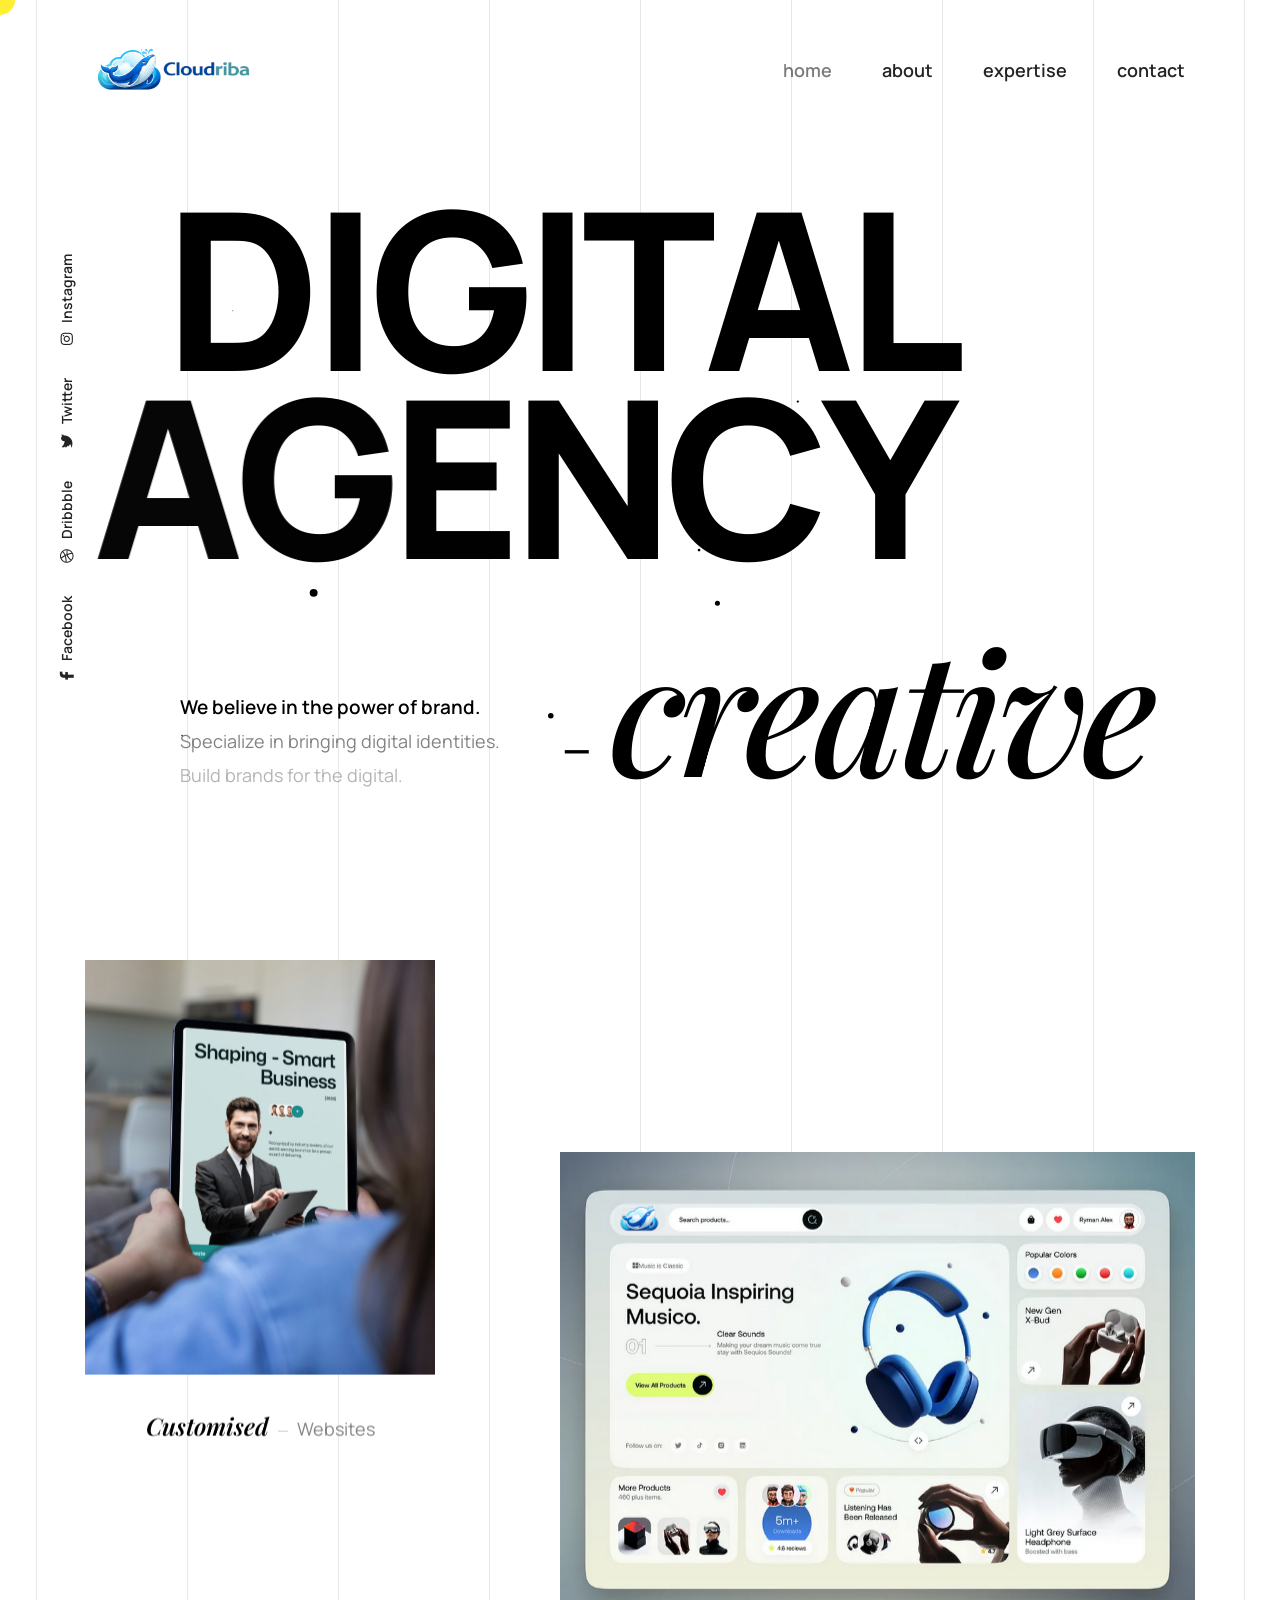
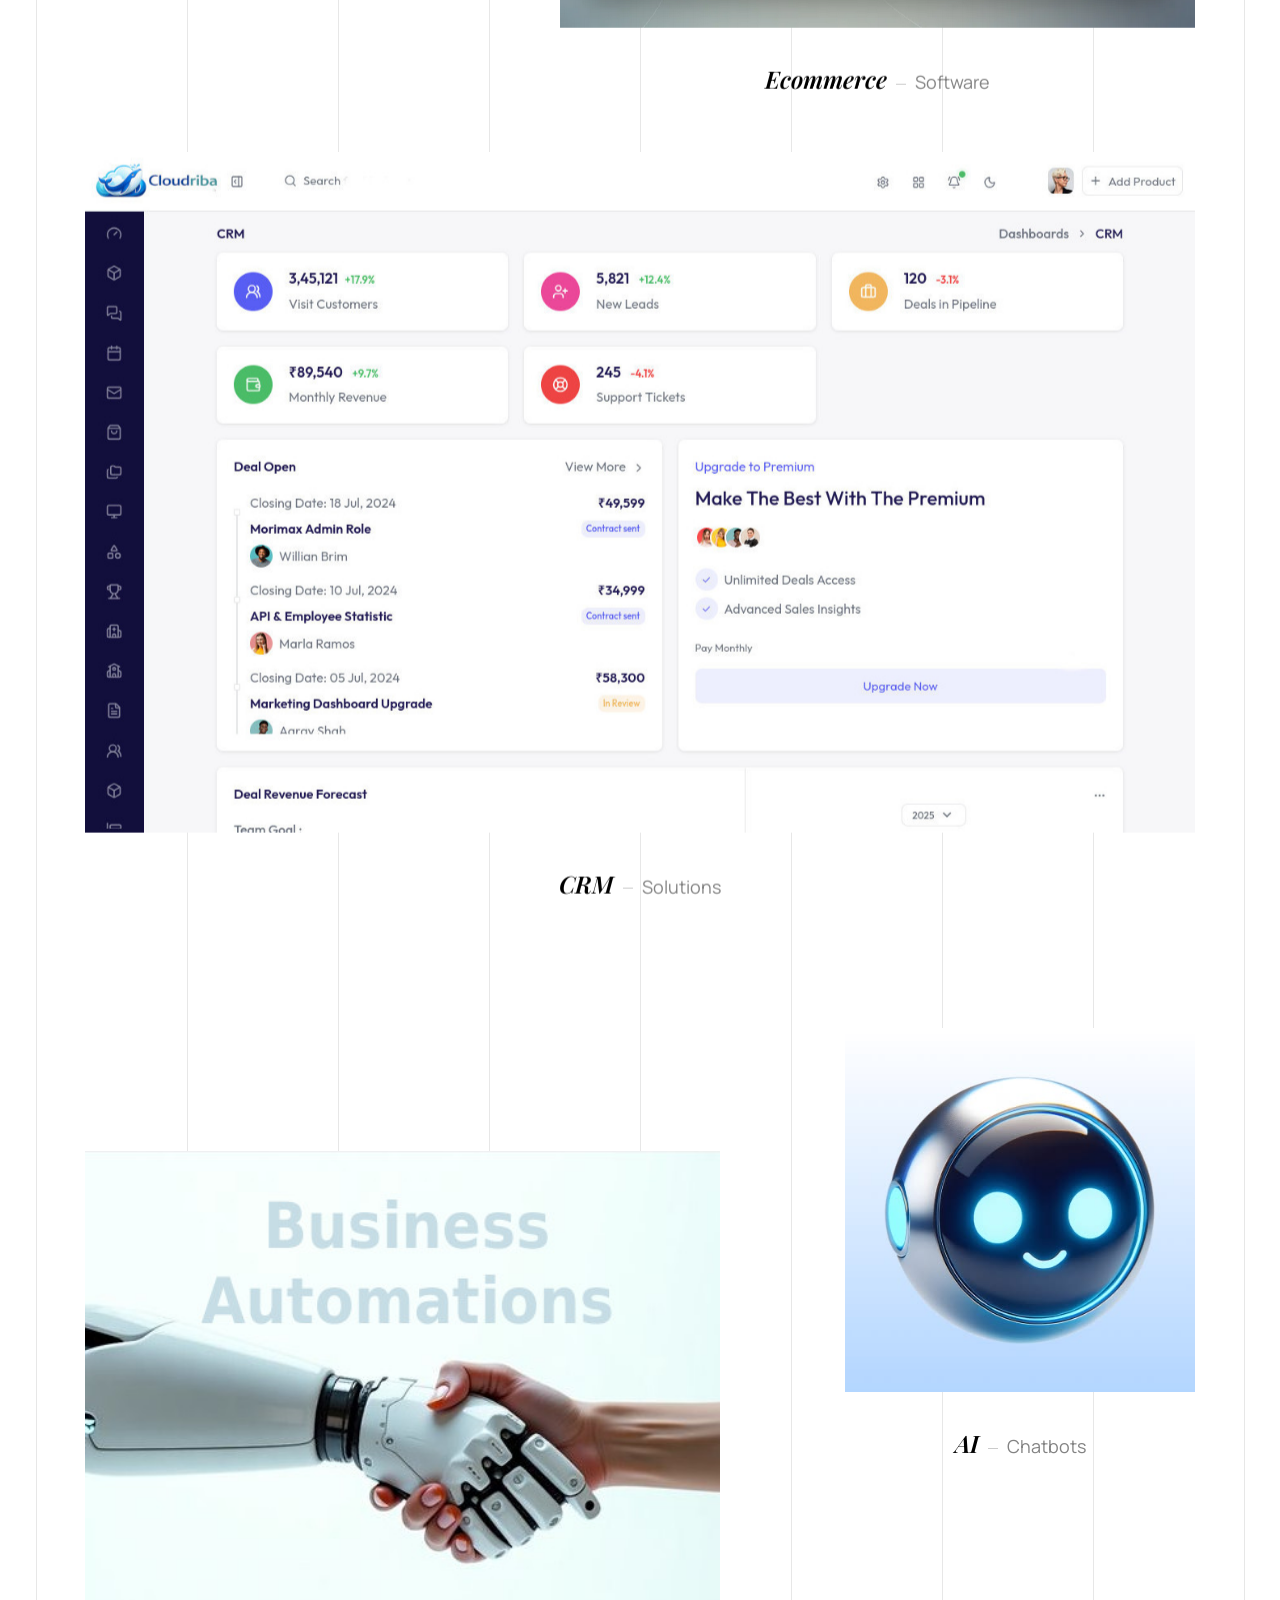
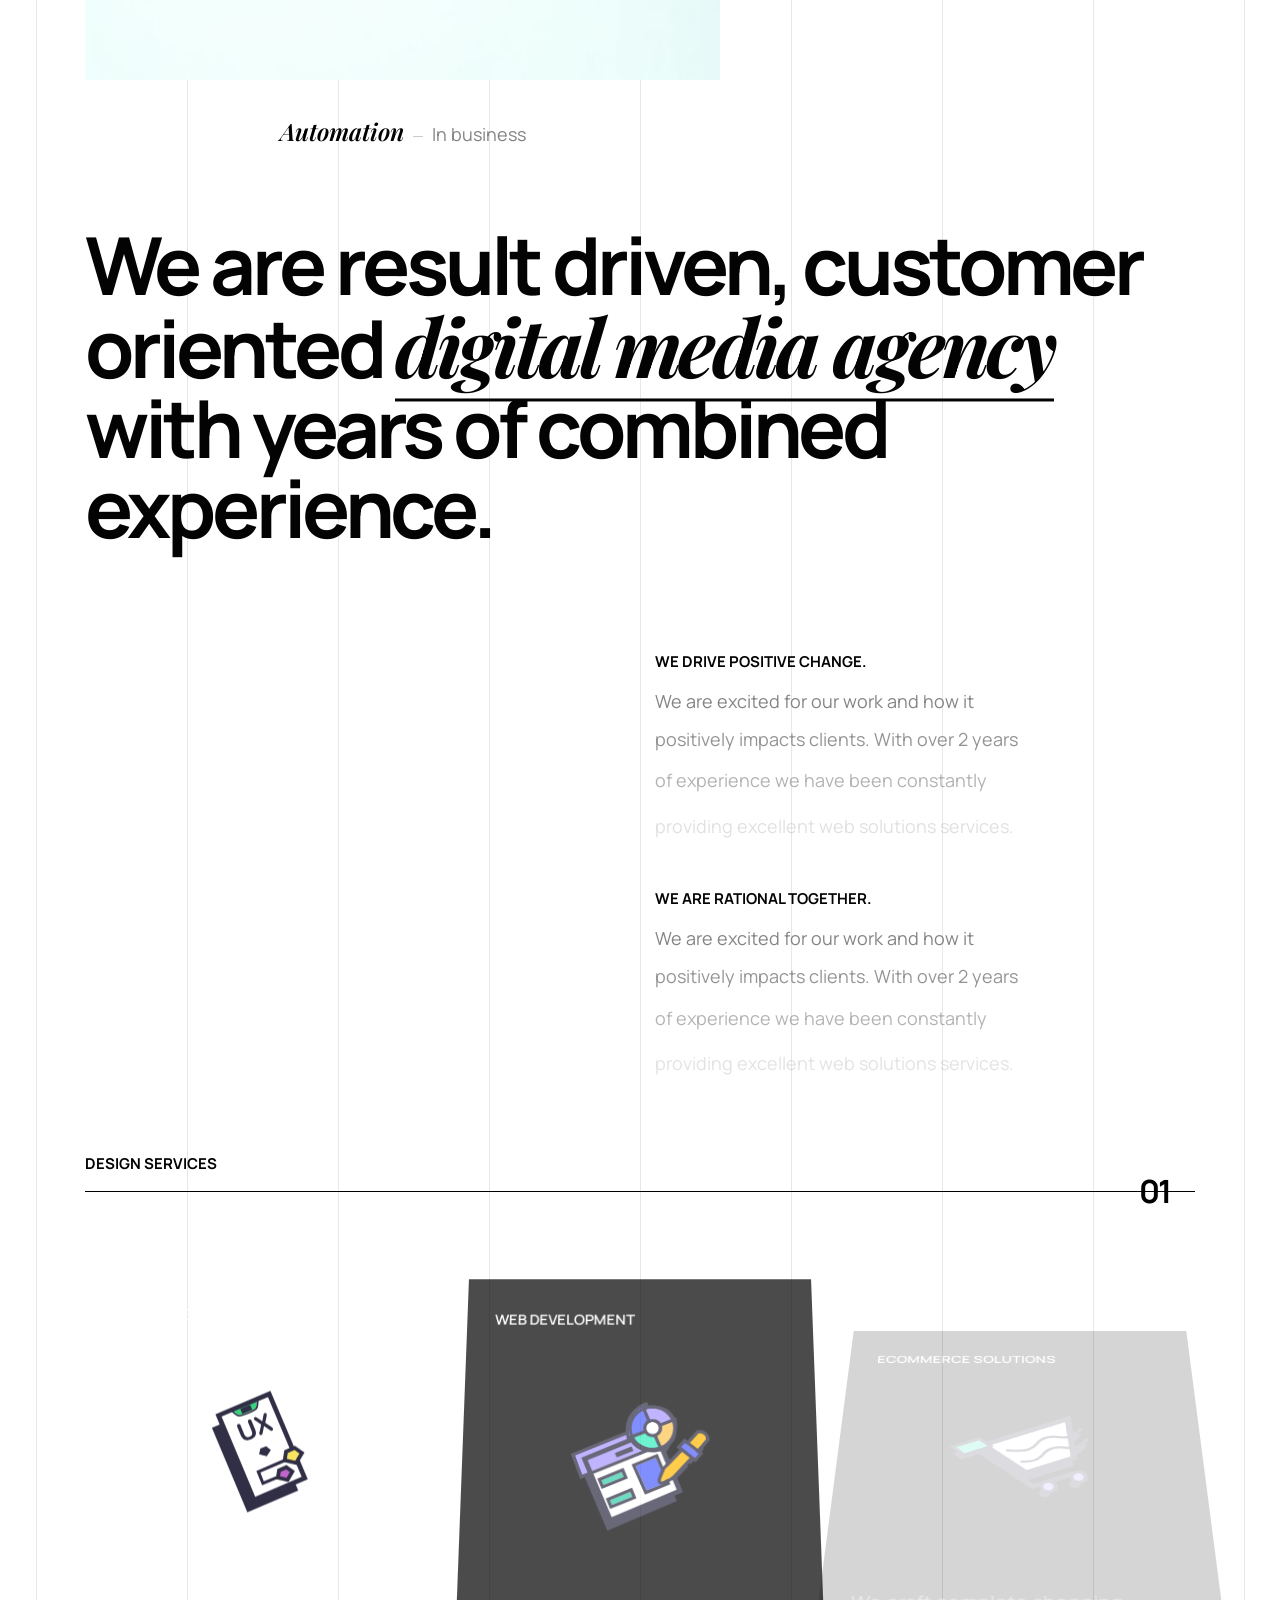
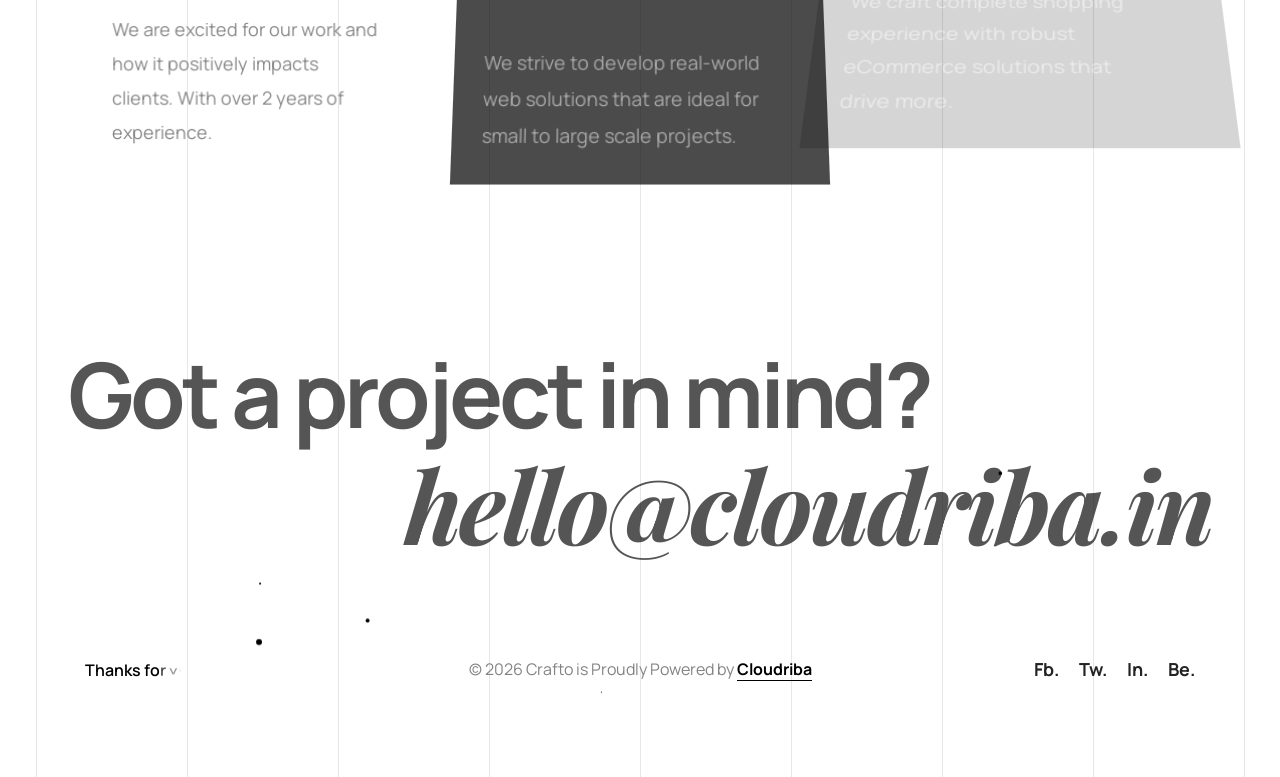
==== index.html @ fa264b8a "Initial commit" ====
﻿<!doctype html>
<html lang="en">
  <head>
    <title>Crafto - The Multipurpose HTML5 Template</title>
    <meta charset="utf-8" />
    <meta http-equiv="X-UA-Compatible" content="IE=edge" />
    <meta name="author" content="Cloudriba" />
    <meta name="viewport" content="width=device-width,initial-scale=1.0" />
    <meta
      name="description"
      content="Elevate your online presence with Crafto - a modern, versatile, multipurpose Bootstrap 5 responsive HTML5, SCSS template using highly creative 56+ ready demos."
    />
    <!-- favicon icon -->
    <link rel="shortcut icon" href="images/favicon.png" />
    <link rel="apple-touch-icon" href="images/apple-touch-icon-57x57.png" />
    <link
      rel="apple-touch-icon"
      sizes="72x72"
      href="images/apple-touch-icon-72x72.png"
    />
    <link
      rel="apple-touch-icon"
      sizes="114x114"
      href="images/apple-touch-icon-114x114.png"
    />
    <!-- google fonts preconnect -->
    <link rel="preconnect" href="https://fonts.googleapis.com" crossorigin />
    <link rel="preconnect" href="https://fonts.gstatic.com" crossorigin />
    <!-- style sheets and font icons  -->
    <link rel="stylesheet" href="css/vendors.min.css" />
    <link rel="stylesheet" href="css/icon.min.css" />
    <link rel="stylesheet" href="css/style.min.css" />
    <link rel="stylesheet" href="css/responsive.min.css" />
    <link
      rel="stylesheet"
      href="demos/scattered-portfolio/scattered-portfolio.css"
    />
  </head>
  <body
    data-mobile-nav-style="full-screen-menu"
    data-mobile-nav-bg-color="#232323"
    class="background-position-center-top background-repeat custom-cursor"
    style="background-image: url(images/vertical-line-bg-small-medium-gray.svg)"
  >
    <!-- start cursor -->
    <div class="cursor-page-inner">
      <div class="circle-cursor circle-cursor-inner"></div>
      <div class="circle-cursor circle-cursor-outer"></div>
    </div>
    <!-- end cursor -->
    <!-- start header -->
    <header>
      <!-- start navigation -->
      <nav
        class="navbar navbar-expand-lg header-light bg-transparent disable-fixed"
      >
        <div class="container-fluid">
          <div class="col-auto col-lg-2 me-lg-0 me-auto">
            <a class="navbar-brand" href="index.html">
              <img
                src="images/complete.png"
                data-at2x="images/demo-scattered-portfolio-logo-black@2x.png"
                alt="cloudriba-logo"
                class="default-logo"
              />
              <img
                src="images/complete.png"
                data-at2x="images/demo-scattered-portfolio-logo-black@2x.png"
                alt="cloudriba-logo"
                class="alt-logo"
              />
              <img
                src="images/complete.png"
                data-at2x="images/demo-scattered-portfolio-logo-black@2x.png"
                alt="cloudriba-logo"
                class="mobile-logo"
              />
            </a>
          </div>
          <div class="col-auto menu-order position-static">
            <button
              class="navbar-toggler float-start"
              type="button"
              data-bs-toggle="collapse"
              data-bs-target="#navbarNav"
              aria-controls="navbarNav"
              aria-expanded="false"
              aria-label="Toggle navigation"
            >
              <span class="navbar-toggler-line"></span>
              <span class="navbar-toggler-line"></span>
              <span class="navbar-toggler-line"></span>
              <span class="navbar-toggler-line"></span>
            </button>
            <div
              class="collapse navbar-collapse justify-content-center"
              id="navbarNav"
            >
              <ul class="navbar-nav">
                <li class="nav-item">
                  <a href="index.html" class="nav-link">home</a>
                </li>
                <li class="nav-item">
                  <a href="about.html" class="nav-link">about</a>
                </li>
                <li class="nav-item">
                  <a href="expertise.html" class="nav-link">expertise</a>
                </li>
                <!-- <li class="nav-item">
                  <a href="demo-scattered-portfolio-work.html" class="nav-link"
                    >work</a
                  >
                </li> -->
                <li class="nav-item">
                  <a href="contact.html" class="nav-link">contact</a>
                </li>
              </ul>
            </div>
          </div>
        </div>
      </nav>
      <!-- end navigation -->
    </header>
    <!-- end header -->
    <!-- start section -->
    <section
      class="full-screen magic-cursor round-cursor position-relative top-space-margin lg-h-auto p-0 overflow-hidden"
    >
      <div
        id="particles-style-01"
        class="position-absolute h-100 top-0 left-0 w-100"
        data-particle="true"
        data-particle-options='{"particles":{"number":{"value":5,"density":{"enable":true,"value_area":800}},"color":{"value":"#000000"},"shape":{"type":"circle","stroke":{"width":0,"color":"#000000"},"polygon":{"nb_sides":5},"image":{"src":"img/github.svg","width":100,"height":100}},"opacity":{"value":1,"random":false,"anim":{"enable":false,"speed":1,"opacity_min":0.1,"sync":false}},"size":{"value":4,"random":true,"anim":{"enable":false,"speed":40,"size_min":0.1,"sync":false}},"line_linked":{"enable":false,"distance":150,"color":"#ffffff","opacity":0.4,"width":1},"move":{"enable":true,"speed":6,"direction":"none","random":false,"straight":false,"out_mode":"out","bounce":false,"attract":{"enable":false,"rotateX":600,"rotateY":1200}}},"interactivity":{"detect_on":"canvas","events":{"onhover":{"enable":true,"mode":"repulse"},"onclick":{"enable":true,"mode":"push"},"resize":true},"modes":{"grab":{"distance":400,"line_linked":{"opacity":1}},"bubble":{"distance":400,"size":40,"duration":2,"opacity":8,"speed":3},"repulse":{"distance":200,"duration":0.4},"push":{"particles_nb":4},"remove":{"particles_nb":2}}},"retina_detect":true}'
      ></div>
      <div class="container h-100">
        <div
          class="row h-100 align-items-center text-sm-start text-center position-relative"
        >
          <div class="col-12 md-mb-70px sm-mb-50px xs-mb-20px">
            <div
              class="fw-800 text-black fs-220 ls-minus-8px xs-ls-minus-5px text-uppercase overflow-hidden"
            >
              <div
                data-bottom-top="transform: translate3d(-80px, 0px, 0px);"
                data-top-bottom="transform: translate3d(80px, 0px, 0px);"
              >
                Digital
              </div>
              <div
                class="ms-8 xs-ms-0 fancy-text-style-4"
                data-bottom-top="transform: translate3d(80px, 0px, 0px);"
                data-top-bottom="transform: translate3d(-80px, 0px, 0px);"
              >
                <span
                  data-fancy-text='{ "effect": "rubber-band", "direction": "left", "string": ["agency", "studio"], "speed": 100, "duration": 3000 }'
                ></span>
              </div>
            </div>
          </div>
          <div class="col-12 mb-auto">
            <div
              class="row align-items-end"
              data-anime='{ "el": "childs", "translateX": [-15, 0], "opacity": [0,1], "duration": 800, "delay": 200, "staggervalue": 300, "easing": "easeOutQuad" }'
            >
              <div class="col-xl-4 col-lg-5 offset-xl-1 md-mb-15px">
                <div class="fs-19 fw-600 text-black">
                  We believe in the power of brand.
                </div>
                <span class="d-block"
                  >Specialize in bringing digital identities.</span
                >
                <span class="d-block opacity-6"
                  >Build brands for the digital.</span
                >
              </div>
              <div class="col-lg-7">
                <div class="fs-80 sm-fs-50 text-black fw-200">
                  -
                  <span
                    class="fs-170 lg-fs-140 md-fs-120 sm-fs-110 ls-minus-6px font-style-italic alt-font fw-500"
                    >creative</span
                  >
                </div>
              </div>
            </div>
          </div>
        </div>
      </div>
    </section>
    <!-- end section -->
    <!-- start section -->
    <section class="pb-0">
      <div class="container">
        <div class="row">
          <div class="col-xl-4 col-lg-5 filter-content">
            <ul
              class="portfolio-simple portfolio-wrapper grid-loading grid grid-4col xxl-grid-4col xl-grid-4col lg-grid-4col md-grid-2col sm-grid-2col xs-grid-1col text-center"
            >
              <li class="grid-sizer"></li>
              <!-- start portfolio item -->
              <li class="grid-item grid-item-single transition-inner-all">
                <div
                  class="portfolio-box"
                  data-bottom-top="transform: translate3d(0px, 50px, 0px);"
                  data-top-bottom="transform: translate3d(0px, -50px, 0px);"
                >
                  <div class="portfolio-image bg-base-color">
                    <a href="#">
                      <img
                        src="images/demo-scattered-portfolio-01.jpg"
                        alt=""
                      />
                    </a>
                  </div>
                  <div
                    class="portfolio-caption pt-35px pb-35px sm-pt-20px sm-pb-20px"
                  >
                    <a
                      href="#"
                      class="text-black text-black-hover fw-600 fs-24 alt-font font-style-italic"
                      >Customised</a
                    >
                    <span
                      class="d-inline-block align-middle w-10px separator-line-1px bg-light-gray ms-5px me-5px"
                    ></span>
                    <div class="d-inline-block">Websites</div>
                  </div>
                </div>
              </li>
              <!-- end portfolio item -->
            </ul>
          </div>
          <div class="col-xl-7 col-lg-7 filter-content offset-xl-1">
            <ul
              class="portfolio-simple portfolio-wrapper grid-loading grid grid-4col xxl-grid-4col xl-grid-4col lg-grid-4col md-grid-2col sm-grid-2col xs-grid-1col text-center"
            >
              <li class="grid-sizer"></li>
              <!-- start portfolio item -->
              <li class="grid-item grid-item-single transition-inner-all">
                <div
                  class="portfolio-box"
                  data-bottom-top="transform: translate3d(0px, 100px, 0px)"
                  data-top-bottom="transform: translate3d(0px, 180px, 0px);"
                >
                  <div class="portfolio-image bg-base-color">
                    <a href="#">
                      <img
                        src="images/demo-scattered-portfolio-02.png"
                        alt=""
                      />
                    </a>
                  </div>
                  <div
                    class="portfolio-caption pt-35px pb-35px sm-pt-20px sm-pb-20px"
                  >
                    <a
                      href="#"
                      class="text-black text-black-hover fw-600 fs-24 alt-font font-style-italic"
                      >Ecommerce</a
                    >
                    <span
                      class="d-inline-block align-middle w-10px separator-line-1px bg-light-gray ms-5px me-5px"
                    ></span>
                    <div class="d-inline-block">Software</div>
                  </div>
                </div>
              </li>
              <!-- end portfolio item -->
            </ul>
          </div>
          <div class="col-12 filter-content mt-20 mb-5 lg-mt-0 lg-mb-0">
            <ul
              class="portfolio-simple portfolio-wrapper grid-loading grid grid-4col xxl-grid-4col xl-grid-4col lg-grid-4col md-grid-2col sm-grid-2col xs-grid-1col text-center"
            >
              <li class="grid-sizer"></li>
              <!-- start portfolio item -->
              <li class="grid-item grid-item-single transition-inner-all">
                <div
                  class="portfolio-box"
                  data-bottom-top="transform: translate3d(0px, -80px, 0px);"
                  data-top-bottom="transform: translate3d(0px, 80px, 0px);"
                >
                  <div class="portfolio-image bg-base-color">
                    <a href="#">
                      <img
                        src="images/demo-scattered-portfolio-03.jpg"
                        alt=""
                      />
                    </a>
                  </div>
                  <div
                    class="portfolio-caption pt-35px pb-35px sm-pt-20px sm-pb-20px"
                  >
                    <a
                      href="#"
                      class="text-black text-black-hover fw-600 fs-24 alt-font font-style-italic"
                      >CRM</a
                    >
                    <span
                      class="d-inline-block align-middle w-10px separator-line-1px bg-light-gray ms-5px me-5px"
                    ></span>
                    <div class="d-inline-block">Solutions</div>
                  </div>
                </div>
              </li>
              <!-- end portfolio item -->
            </ul>
          </div>
          <div class="col-xl-7 col-lg-7 filter-content xl-mt-5 lg-mt-0">
            <ul
              class="portfolio-simple portfolio-wrapper grid-loading grid grid-4col xxl-grid-4col xl-grid-4col lg-grid-4col md-grid-2col sm-grid-2col xs-grid-1col text-center"
            >
              <li class="grid-sizer"></li>
              <!-- start portfolio item -->
              <li class="grid-item grid-item-single transition-inner-all">
                <div
                  class="portfolio-box"
                  data-bottom-top="transform: translate3d(0px, 50px, 0px);"
                  data-top-bottom="transform: translate3d(0px, -50px, 0px);"
                >
                  <div class="portfolio-image bg-base-color">
                    <a href="#">
                      <img
                        src="images/demo-scattered-portfolio-04.jpg"
                        alt=""
                      />
                    </a>
                  </div>
                  <div
                    class="portfolio-caption pt-35px pb-35px sm-pt-20px sm-pb-20px"
                  >
                    <a
                      href="#"
                      class="text-black text-black-hover fw-600 fs-24 alt-font font-style-italic"
                      >Automation</a
                    >
                    <span
                      class="d-inline-block align-middle w-10px separator-line-1px bg-light-gray ms-5px me-5px"
                    ></span>
                    <div class="d-inline-block">In business</div>
                  </div>
                </div>
              </li>
              <!-- end portfolio item -->
            </ul>
          </div>
          <div
            class="col-xl-4 col-lg-5 filter-content offset-xl-1 xl-mt-3 lg-mt-0"
          >
            <ul
              class="portfolio-simple portfolio-wrapper grid-loading grid grid-4col xxl-grid-4col xl-grid-4col lg-grid-4col md-grid-2col sm-grid-2col xs-grid-1col text-center"
            >
              <li class="grid-sizer"></li>
              <!-- start portfolio item -->
              <li class="grid-item grid-item-single transition-inner-all">
                <div
                  class="portfolio-box"
                  data-bottom-top="transform: translate3d(0px, -50px, 0px);"
                  data-top-bottom="transform: translate3d(0px, 50px, 0px);"
                >
                  <div class="portfolio-image bg-base-color">
                    <a href="#">
                      <img
                        src="images/demo-scattered-portfolio-05.jpg"
                        alt=""
                      />
                    </a>
                  </div>
                  <div
                    class="portfolio-caption pt-35px pb-35px sm-pt-20px sm-pb-20px"
                  >
                    <a
                      href="#"
                      class="text-black text-black-hover fw-600 fs-24 alt-font font-style-italic"
                      >AI</a
                    >
                    <span
                      class="d-inline-block align-middle w-10px separator-line-1px bg-light-gray ms-5px me-5px"
                    ></span>
                    <div class="d-inline-block">Chatbots</div>
                  </div>
                </div>
              </li>
              <!-- end portfolio item -->
            </ul>
          </div>
        </div>
      </div>
    </section>
    <!-- end section -->
    <!-- start section -->
    <section class="pb-0">
      <div class="container">
        <div class="row mb-4 sm-mb-2">
          <div
            class="col-12"
            data-anime='{ "el": "childs", "translateY": [-30, 0], "opacity": [0,1], "duration": 800, "delay": 200, "staggervalue": 300, "easing": "easeOutQuad" }'
          >
            <div
              class="fs-110 xl-fs-80 md-fs-60 xs-fs-45 text-black fw-700 ls-minus-4px md-ls-minus-2px mb-50px"
            >
              We are result driven, customer oriented
              <span
                class="text-decoration-line-bottom-thick alt-font font-style-italic"
                >digital media agency</span
              >
              with years of combined experience.
            </div>
          </div>
        </div>
        <div class="row justify-content-end">
          <div class="col-xxl-5 col-xl-6">
            <div class="mb-60px md-mb-30px last-paragraph-no-margin">
              <span
                class="d-inline-block fs-15 text-uppercase fw-700 text-black mb-5px"
                data-anime='{ "el": "lines", "translateY": [30, 0], "opacity": [0,1], "delay": 0, "staggervalue": 250, "easing": "easeOutExpo" }'
                >We drive positive change.</span
              >
              <p
                class="w-70 lg-w-85 md-w-100"
                data-anime='{ "el": "lines", "translateY": [30, 0], "opacity": [0,1], "delay": 0, "staggervalue": 250, "easing": "easeOutExpo" }'
              >
                We are excited for our work and how it positively impacts
                clients. With over 2 years of experience we have been constantly
                providing excellent web solutions services.
              </p>
            </div>
            <div class="last-paragraph-no-margin">
              <span
                class="d-inline-block fs-15 text-uppercase fw-700 text-black mb-5px"
                data-anime='{ "el": "lines", "translateY": [30, 0], "opacity": [0,1], "delay": 0, "staggervalue": 250, "easing": "easeOutExpo" }'
                >We are rational together.</span
              >
              <p
                class="w-70 lg-w-85 md-w-100"
                data-anime='{ "el": "lines", "translateY": [30, 0], "opacity": [0,1], "delay": 0, "staggervalue": 250, "easing": "easeOutExpo" }'
              >
                We are excited for our work and how it positively impacts
                clients. With over 2 years of experience we have been constantly
                providing excellent web solutions services.
              </p>
            </div>
          </div>
        </div>
      </div>
    </section>
    <!-- end section -->
    <!-- start section -->
    <section class="pb-0">
      <div class="container">
        <div class="row mb-7 sm-mb-50px">
          <div class="col-12">
            <span class="text-black fw-700 text-uppercase mb-10px d-block fs-15"
              >Design services</span
            >
            <div class="position-relative">
              <h5
                class="text-black fw-700 mb-0 me-25px absolute-middle-right ls-minus-2px"
              >
                01
              </h5>
              <div class="separator-line-1px w-100 d-block bg-black"></div>
            </div>
          </div>
        </div>
        <div
          class="row row-cols-1 row-cols-lg-3 row-cols-md-2 mb-7 justify-content-center"
          data-anime='{ "el": "childs", "translateY": [-15, 0], "perspective": [1200,1200], "scale": [1.1, 1], "rotateX": [50, 0], "opacity": [0,1], "duration": 800, "delay": 200, "staggervalue": 300, "easing": "easeOutQuad" }'
        >
          <div class="col icon-with-text-style-07 md-mb-30px">
            <div
              class="hover-box light-hover feature-box bg-black h-100 overflow-hidden p-13 xxl-p-10 xl-p-8 text-start d-flex flex-column"
            >
              <a
                href="index.html#"
                class="ms-0 text-white text-uppercase fw-600 mb-25px fs-15 d-inline-block"
                >Web design</a
              >
              <div
                class="flex-grow-1 d-flex align-items-center justify-content-center w-100"
              >
                <img
                  src="svgs/web-design.svg"
                  alt="Web design icon"
                  class="w-100 h-100"
                  style="max-height: 190px; object-fit: contain"
                />
              </div>
              <p class="d-block mb-0 w-90 md-w-100 mt-22">
                We are excited for our work and how it positively impacts
                clients. With over 2 years of experience.
              </p>
              <div class="box-overlay bg-base-color z-index-minus-2"></div>
            </div>
          </div>
          <div class="col icon-with-text-style-07 md-mb-30px">
            <div
              class="hover-box light-hover feature-box bg-black h-100 overflow-hidden p-13 xxl-p-10 xl-p-8 text-start d-flex flex-column"
            >
              <a
                href="index.html#"
                class="ms-0 text-white text-uppercase fw-600 mb-25px fs-15 d-inline-block"
                >Web development</a
              >
              <div
                class="flex-grow-1 d-flex align-items-center justify-content-center w-100"
              >
                <img
                  src="svgs/web-development.svg"
                  alt="Web development icon"
                  class="w-100 h-100"
                  style="max-height: 190px; object-fit: contain"
                />
              </div>
              <p class="d-block mb-0 w-90 md-w-100 mt-22">
                We strive to develop real-world web solutions that are ideal for
                small to large scale projects.
              </p>
              <div class="box-overlay bg-base-color z-index-minus-2"></div>
            </div>
          </div>
          <div class="col icon-with-text-style-07">
            <div
              class="hover-box light-hover feature-box bg-black h-100 overflow-hidden p-13 xxl-p-10 xl-p-8 text-start d-flex flex-column"
            >
              <a
                href="index.html#"
                class="ms-0 text-white text-uppercase fw-600 mb-25px fs-15 d-inline-block"
                >eCommerce solutions</a
              >
              <div
                class="flex-grow-1 d-flex align-items-center justify-content-center w-100"
              >
                <img
                  src="svgs/ecommerce.svg"
                  alt="eCommerce solutions icon"
                  class="w-100 h-100"
                  style="max-height: 190px; object-fit: contain"
                />
              </div>
              <p class="d-block mb-0 w-90 md-w-100 mt-22">
                We craft complete shopping experience with robust eCommerce
                solutions that drive more.
              </p>
              <div class="box-overlay bg-base-color z-index-minus-2"></div>
            </div>
          </div>
        </div>
        <!-- mohinth hidden awards section-->
        <!-- <div class="row mb-7 sm-mb-50px">
          <div class="col-12">
            <span class="text-black fw-700 text-uppercase mb-10px d-block fs-15"
              >Honorable awards</span
            >
            <div class="position-relative">
              <h5
                class="text-black fw-700 mb-0 me-25px absolute-middle-right ls-minus-2px"
              >
                02
              </h5>
              <div class="separator-line-1px w-100 d-block bg-black"></div>
            </div>
          </div>
        </div>
        <div class="row mb-7 md-mb-70px sm-mb-50px">
          <div
            class="col-xl-4 col-lg-5 md-mb-7 last-paragraph-no-margin"
            data-anime='{ "el": "childs", "opacity": [0,1], "duration": 800, "delay": 200, "staggervalue": 300, "easing": "easeOutQuad" }'
          >
            <p>
              We are excited for our work and how it positively impacts clients.
              With over 2 years of experience we have been constantly providing
              excellent web solutions services.
            </p>
          </div>
          <div
            class="col-xl-7 offset-xl-1 col-lg-7 text-start"
            data-anime='{ "el": "childs", "translateY": [15, 0], "translateX": [15, 0], "opacity": [0,1], "duration": 800, "delay": 200, "staggervalue": 200, "easing": "easeOutQuad" }'
          >
            <div class="row border-top border-color-dark-gray g-0">
              <div class="col-1 text-center align-self-center">
                <span class="text-dark-gray fs-14 fw-600">9X</span>
              </div>
              <div
                class="col-9 last-paragraph-no-margin ps-30px pe-30px pt-25px pb-25px"
              >
                <p>
                  Site of the year -
                  <span class="fw-600 text-dark-gray">Awwwards</span>
                </p>
              </div>
              <div class="col-2 align-self-center text-center">
                <span class="text-dark-gray fs-14 fw-600">2021</span>
              </div>
            </div>
            <div class="row border-top border-color-dark-gray g-0">
              <div class="col-1 text-center align-self-center">
                <span class="text-dark-gray fs-14 fw-600">2X</span>
              </div>
              <div
                class="col-9 last-paragraph-no-margin ps-30px pe-30px pt-25px pb-25px"
              >
                <p>
                  Site of the year -
                  <span class="fw-600 text-dark-gray">CSS Design Awards</span>
                </p>
              </div>
              <div class="col-2 align-self-center text-center">
                <span class="text-dark-gray fs-14 fw-600">2020</span>
              </div>
            </div>
            <div class="row border-top border-color-dark-gray g-0">
              <div class="col-1 text-center align-self-center">
                <span class="text-dark-gray fs-14 fw-600">4X</span>
              </div>
              <div
                class="col-9 last-paragraph-no-margin ps-30px pe-30px pt-25px pb-25px"
              >
                <p>
                  Site of the month -
                  <span class="fw-600 text-dark-gray">Awwwards</span>
                </p>
              </div>
              <div class="col-2 align-self-center text-center">
                <span class="text-dark-gray fs-14 fw-600">2019</span>
              </div>
            </div>
            <div
              class="row border-top border-bottom border-color-dark-gray g-0"
            >
              <div class="col-1 text-center align-self-center">
                <span class="text-dark-gray fs-14 fw-600">3X</span>
              </div>
              <div
                class="col-9 last-paragraph-no-margin ps-30px pe-30px pt-25px pb-25px"
              >
                <p>
                  Site of the year -
                  <span class="fw-600 text-dark-gray">The portfolio</span>
                </p>
              </div>
              <div class="col-2 align-self-center text-center">
                <span class="text-dark-gray fs-14 fw-600">2018</span>
              </div>
            </div>
          </div>
        </div>
        <div
          class="row row-cols-1 row-cols-lg-4 row-cols-md-2 align-items-center text-center clients-style-06"
          data-anime='{ "el": "childs", "translateY": [-15, 0], "scale": [1.1, 1], "opacity": [0,1], "duration": 800, "delay": 200, "staggervalue": 300, "easing": "easeOutQuad" }'
        >
          <div class="col client-box text-center md-mb-30px">
            <a href="index.html#"
              ><img src="images/awwards.svg" alt=""
            /></a>
          </div>
          <div class="col client-box text-center md-mb-30px">
            <a href="index.html#"
              ><img src="images/colorlib.svg" alt=""
            /></a>
          </div>
          <div class="col client-box text-center sm-mb-30px">
            <a href="index.html#"
              ><img src="images/envato.svg" alt=""
            /></a>
          </div>
          <div class="col client-box text-center">
            <a href="index.html#"
              ><img src="images/fwa.svg" alt=""
            /></a>
          </div>
        </div> -->
      </div>
    </section>
    <!-- end section -->
    <!-- start footer -->
    <footer class="position-relative">
      <div
        id="particles-style-02"
        class="position-absolute h-100 top-0 left-0 w-100 z-index-minus-2"
        data-particle="true"
        data-particle-options='{"particles":{"number":{"value":5,"density":{"enable":true,"value_area":800}},"color":{"value":"#000000"},"shape":{"type":"circle","stroke":{"width":0,"color":"#000000"},"polygon":{"nb_sides":5},"image":{"src":"img/github.svg","width":100,"height":100}},"opacity":{"value":1,"random":false,"anim":{"enable":false,"speed":1,"opacity_min":0.1,"sync":false}},"size":{"value":4,"random":true,"anim":{"enable":false,"speed":40,"size_min":0.1,"sync":false}},"line_linked":{"enable":false,"distance":150,"color":"#ffffff","opacity":0.4,"width":1},"move":{"enable":true,"speed":6,"direction":"none","random":false,"straight":false,"out_mode":"out","bounce":false,"attract":{"enable":false,"rotateX":600,"rotateY":1200}}},"interactivity":{"detect_on":"canvas","events":{"onhover":{"enable":true,"mode":"repulse"},"onclick":{"enable":true,"mode":"push"},"resize":true},"modes":{"grab":{"distance":400,"line_linked":{"opacity":1}},"bubble":{"distance":400,"size":40,"duration":2,"opacity":8,"speed":3},"repulse":{"distance":200,"duration":0.4},"push":{"particles_nb":4},"remove":{"particles_nb":2}}},"retina_detect":true}'
      ></div>
      <div class="container">
        <div class="row mb-8">
          <div class="col-12">
            <div
              class="fs-90 md-fs-70 xs-fs-50 fw-700 text-black lh-100 md-lh-80 xs-lh-60 ls-minus-4px"
              data-anime='{"translateX": [-50, 0], "opacity": [0,1], "duration": 800, "delay": 200, "staggervalue": 300, "easing": "easeOutQuad" }'
            >
              Got a project in mind?
            </div>
            <a
              href="mailto:hello@cloudriba.in"
              class="alt-font font-style-italic text-black fs-100 md-fs-70 xs-fs-50 fw-700 lh-120 md-lh-95 xs-lh-60 float-end ls-minus-3px"
              data-anime='{"translateX": [50, 0], "opacity": [0,1], "duration": 800, "delay": 200, "staggervalue": 300, "easing": "easeOutQuad" }'
            >
              hello@cloudriba.in
            </a>
          </div>
        </div>
        <div class="row">
          <div
            class="col-12 col-xl-3 col-sm-6 ms-auto order-1 xs-mb-10px text-center text-sm-start overflow-hidden"
          >
            <span class="fs-16 fw-600 text-black fancy-text-style-4">
              <span
                data-fancy-text='{ "effect": "rotate", "string": ["Thanks for visiting.", "Customer oriented agency.", "Providing excellent solutions."], "speed": 50 }'
              ></span>
            </span>
          </div>
          <div
            class="col-xl-6 text-center last-paragraph-no-margin order-3 order-xl-2 lg-mt-10px xs-mt-0"
          >
            <p class="fs-16">
              &copy; 2026 Crafto is Proudly Powered by
              <a
                href="https://cloudriba.in/"
                target="_blank"
                class="text-black text-black-hover text-decoration-line-bottom fw-700"
                >Cloudriba</a
              >
            </p>
          </div>
          <div
            class="col-12 col-xl-3 col-sm-6 text-end order-2 xs-mb-10px text-center text-sm-end"
          >
            <div class="elements-social social-text-style-01">
              <ul class="small-icon dark fw-700 icon-with-animation">
                <li>
                  <a
                    class="facebook"
                    href="https://www.facebook.com/"
                    target="_blank"
                    >Fb.</a
                  >
                </li>
                <li>
                  <a
                    class="twitter"
                    href="https://www.twitter.com"
                    target="_blank"
                    >Tw.</a
                  >
                </li>
                <li>
                  <a
                    class="linkedin"
                    href="http://www.linkedin.com"
                    target="_blank"
                    >In.</a
                  >
                </li>
                <li>
                  <a
                    class="behance"
                    href="http://www.behance.com/"
                    target="_blank"
                    >Be.</a
                  >
                </li>
              </ul>
            </div>
          </div>
        </div>
      </div>
    </footer>
    <!-- end footer -->
    <!-- start sticky elements -->
    <div
      class="sticky-wrap z-index-1 d-none d-xl-inline-block"
      data-animation-delay="100"
      data-shadow-animation="true"
    >
      <div class="elements-social social-icon-style-10">
        <ul class="fs-14">
          <li class="me-30px">
            <a
              class="facebook"
              href="https://www.facebook.com/"
              target="_blank"
            >
              <i class="fa-brands fa-facebook-f me-10px"></i>
              <span class="fw-600">Facebook</span>
            </a>
          </li>
          <li class="me-30px">
            <a class="dribbble" href="http://www.dribbble.com" target="_blank">
              <i class="fa-brands fa-dribbble me-10px"></i>
              <span class="fw-600">Dribbble</span>
            </a>
          </li>
          <li class="me-30px">
            <a class="twitter" href="https://www.twitter.com" target="_blank">
              <i class="fa-brands fa-twitter me-10px"></i>
              <span class="fw-600">Twitter</span>
            </a>
          </li>
          <li>
            <a
              class="instagram"
              href="https://www.instagram.com"
              target="_blank"
            >
              <i class="fa-brands fa-instagram me-10px"></i>
              <span class="fw-600">Instagram</span>
            </a>
          </li>
        </ul>
      </div>
    </div>
    <!-- end sticky elements -->
    <!-- start scroll progress -->
    <div class="scroll-progress d-none d-xxl-block">
      <a href="index.html#" class="scroll-top" aria-label="scroll">
        <span class="scroll-text">Scroll</span
        ><span class="scroll-line"><span class="scroll-point"></span></span>
      </a>
    </div>
    <!-- end scroll progress -->
    <!-- javascript libraries -->
    <script
      data-cfasync="false"
      src="cdn-cgi/scripts/5c5dd728/cloudflare-static/email-decode.min.js"
    ></script>
    <script type="text/javascript" src="js/jquery.js"></script>
    <script type="text/javascript" src="js/vendors.min.js"></script>
    <script type="text/javascript" src="js/main.js"></script>
  </body>
</html>
---- css/icon.min.css ----
@charset "UTF-8";/*!
    Font Awesome
    Version: 7.0.0
    Plugin URL: https://fontawesome.com
    License: Copyright 2025 Fonticons, Inc. | https://fontawesome.com/license/free (Icons: CC BY 4.0, Fonts: SIL OFL 1.1, Code: MIT License)
!*/.fa,.fa-brands,.fa-classic,.fa-regular,.fa-solid,.fab,.far,.fas{--_fa-family:var(--fa-family, var(--fa-style-family, "Font Awesome 7 Free"));-webkit-font-smoothing:antialiased;-moz-osx-font-smoothing:grayscale;display:var(--fa-display,inline-block);font-family:var(--_fa-family);font-feature-settings:normal;font-style:normal;font-synthesis:none;font-variant:normal;font-weight:var(--fa-style,900);line-height:1;text-align:center;text-rendering:auto;width:auto}:is(.fas,.far,.fab,.fa-solid,.fa-regular,.fa-brands,.fa-classic,.fa)::before{content:var(--fa);content:var(--fa)/""}.fa-1x{font-size:1em}.fa-2x{font-size:2em}.fa-3x{font-size:3em}.fa-4x{font-size:4em}.fa-5x{font-size:5em}.fa-6x{font-size:6em}.fa-7x{font-size:7em}.fa-8x{font-size:8em}.fa-9x{font-size:9em}.fa-10x{font-size:10em}.fa-2xs{font-size:.625em;line-height:.1em;vertical-align:.225em}.fa-xs{font-size:.75em;line-height:.0833333333em;vertical-align:.125em}.fa-sm{font-size:.875em;line-height:.0714285714em;vertical-align:.0535714286em}.fa-lg{font-size:1.25em;line-height:.05em;vertical-align:-.075em}.fa-xl{font-size:1.5em;line-height:.0416666667em;vertical-align:-.125em}.fa-2xl{font-size:2em;line-height:.03125em;vertical-align:-.1875em}.fa-width-auto{--fa-width:auto}.fa-fw,.fa-width-fixed{--fa-width:1.25em}.fa-ul{list-style-type:none;margin-inline-start:var(--fa-li-margin,2.5em);padding-inline-start:0}.fa-ul>li{position:relative}.fa-li{inset-inline-start:calc(-1 * var(--fa-li-width,2em));position:absolute;text-align:center;width:var(--fa-li-width,2em);line-height:inherit}.fa-border{border-color:var(--fa-border-color,#eee);border-radius:var(--fa-border-radius,.1em);border-style:var(--fa-border-style,solid);border-width:var(--fa-border-width,.0625em);box-sizing:var(--fa-border-box-sizing,content-box);padding:var(--fa-border-padding,.1875em .25em)}.fa-pull-left,.fa-pull-start{float:inline-start;margin-inline-end:var(--fa-pull-margin,.3em)}.fa-pull-end,.fa-pull-right{float:inline-end;margin-inline-start:var(--fa-pull-margin,.3em)}.fa-beat{animation-name:fa-beat;animation-delay:var(--fa-animation-delay,0s);animation-direction:var(--fa-animation-direction,normal);animation-duration:var(--fa-animation-duration,1s);animation-iteration-count:var(--fa-animation-iteration-count,infinite);animation-timing-function:var(--fa-animation-timing,ease-in-out)}.fa-bounce{animation-name:fa-bounce;animation-delay:var(--fa-animation-delay,0s);animation-direction:var(--fa-animation-direction,normal);animation-duration:var(--fa-animation-duration,1s);animation-iteration-count:var(--fa-animation-iteration-count,infinite);animation-timing-function:var(--fa-animation-timing,cubic-bezier(.28,.84,.42,1))}.fa-fade{animation-name:fa-fade;animation-delay:var(--fa-animation-delay,0s);animation-direction:var(--fa-animation-direction,normal);animation-duration:var(--fa-animation-duration,1s);animation-iteration-count:var(--fa-animation-iteration-count,infinite);animation-timing-function:var(--fa-animation-timing,cubic-bezier(.4,0,.6,1))}.fa-beat-fade{animation-name:fa-beat-fade;animation-delay:var(--fa-animation-delay,0s);animation-direction:var(--fa-animation-direction,normal);animation-duration:var(--fa-animation-duration,1s);animation-iteration-count:var(--fa-animation-iteration-count,infinite);animation-timing-function:var(--fa-animation-timing,cubic-bezier(.4,0,.6,1))}.fa-flip{animation-name:fa-flip;animation-delay:var(--fa-animation-delay,0s);animation-direction:var(--fa-animation-direction,normal);animation-duration:var(--fa-animation-duration,1s);animation-iteration-count:var(--fa-animation-iteration-count,infinite);animation-timing-function:var(--fa-animation-timing,ease-in-out)}.fa-shake{animation-name:fa-shake;animation-delay:var(--fa-animation-delay,0s);animation-direction:var(--fa-animation-direction,normal);animation-duration:var(--fa-animation-duration,1s);animation-iteration-count:var(--fa-animation-iteration-count,infinite);animation-timing-function:var(--fa-animation-timing,linear)}.fa-spin{animation-name:fa-spin;animation-delay:var(--fa-animation-delay,0s);animation-direction:var(--fa-animation-direction,normal);animation-duration:var(--fa-animation-duration,2s);animation-iteration-count:var(--fa-animation-iteration-count,infinite);animation-timing-function:var(--fa-animation-timing,linear)}.fa-spin-reverse{--fa-animation-direction:reverse}.fa-pulse,.fa-spin-pulse{animation-name:fa-spin;animation-direction:var(--fa-animation-direction,normal);animation-duration:var(--fa-animation-duration,1s);animation-iteration-count:var(--fa-animation-iteration-count,infinite);animation-timing-function:var(--fa-animation-timing,steps(8))}@media (prefers-reduced-motion:reduce){.fa-beat,.fa-beat-fade,.fa-bounce,.fa-fade,.fa-flip,.fa-pulse,.fa-shake,.fa-spin,.fa-spin-pulse{animation:none!important;transition:none!important}}@keyframes fa-beat{0%,90%{transform:scale(1)}45%{transform:scale(var(--fa-beat-scale,1.25))}}@keyframes fa-bounce{0%,100%,64%{transform:scale(1,1) translateY(0)}10%{transform:scale(var(--fa-bounce-start-scale-x,1.1),var(--fa-bounce-start-scale-y,.9)) translateY(0)}30%{transform:scale(var(--fa-bounce-jump-scale-x,.9),var(--fa-bounce-jump-scale-y,1.1)) translateY(var(--fa-bounce-height,-.5em))}50%{transform:scale(var(--fa-bounce-land-scale-x,1.05),var(--fa-bounce-land-scale-y,.95)) translateY(0)}57%{transform:scale(1,1) translateY(var(--fa-bounce-rebound,-.125em))}}@keyframes fa-fade{50%{opacity:var(--fa-fade-opacity,.4)}}@keyframes fa-beat-fade{0%,100%{opacity:var(--fa-beat-fade-opacity,.4);transform:scale(1)}50%{opacity:1;transform:scale(var(--fa-beat-fade-scale,1.125))}}@keyframes fa-flip{50%{transform:rotate3d(var(--fa-flip-x,0),var(--fa-flip-y,1),var(--fa-flip-z,0),var(--fa-flip-angle,-180deg))}}@keyframes fa-shake{0%{transform:rotate(-15deg)}4%{transform:rotate(15deg)}24%,8%{transform:rotate(-18deg)}12%,28%{transform:rotate(18deg)}16%{transform:rotate(-22deg)}20%{transform:rotate(22deg)}32%{transform:rotate(-12deg)}36%{transform:rotate(12deg)}100%,40%{transform:rotate(0)}}@keyframes fa-spin{0%{transform:rotate(0)}100%{transform:rotate(360deg)}}.fa-rotate-90{transform:rotate(90deg)}.fa-rotate-180{transform:rotate(180deg)}.fa-rotate-270{transform:rotate(270deg)}.fa-flip-horizontal{transform:scale(-1,1)}.fa-flip-vertical{transform:scale(1,-1)}.fa-flip-both,.fa-flip-horizontal.fa-flip-vertical{transform:scale(-1,-1)}.fa-rotate-by{transform:rotate(var(--fa-rotate-angle,0))}.fa-stack{display:inline-block;height:2em;line-height:2em;position:relative;vertical-align:middle;width:2.5em}.fa-stack-1x,.fa-stack-2x{left:0;position:absolute;text-align:center;width:100%;z-index:var(--fa-stack-z-index,auto)}.fa-stack-1x{line-height:inherit}.fa-stack-2x{font-size:2em}.fa-inverse{color:var(--fa-inverse,#fff)}.fa-0{--fa:"0"}.fa-1{--fa:"1"}.fa-2{--fa:"2"}.fa-3{--fa:"3"}.fa-4{--fa:"4"}.fa-5{--fa:"5"}.fa-6{--fa:"6"}.fa-7{--fa:"7"}.fa-8{--fa:"8"}.fa-9{--fa:"9"}.fa-exclamation{--fa:"!"}.fa-hashtag{--fa:"#"}.fa-dollar,.fa-dollar-sign,.fa-usd{--fa:"$"}.fa-percent,.fa-percentage{--fa:"%"}.fa-asterisk{--fa:"*"}.fa-add,.fa-plus{--fa:"+"}.fa-less-than{--fa:"<"}.fa-equals{--fa:"="}.fa-greater-than{--fa:">"}.fa-question{--fa:"?"}.fa-at{--fa:"@"}.fa-a{--fa:"A"}.fa-b{--fa:"B"}.fa-c{--fa:"C"}.fa-d{--fa:"D"}.fa-e{--fa:"E"}.fa-f{--fa:"F"}.fa-g{--fa:"G"}.fa-h{--fa:"H"}.fa-i{--fa:"I"}.fa-j{--fa:"J"}.fa-k{--fa:"K"}.fa-l{--fa:"L"}.fa-m{--fa:"M"}.fa-n{--fa:"N"}.fa-o{--fa:"O"}.fa-p{--fa:"P"}.fa-q{--fa:"Q"}.fa-r{--fa:"R"}.fa-s{--fa:"S"}.fa-t{--fa:"T"}.fa-u{--fa:"U"}.fa-v{--fa:"V"}.fa-w{--fa:"W"}.fa-x{--fa:"X"}.fa-y{--fa:"Y"}.fa-z{--fa:"Z"}.fa-faucet{--fa:""}.fa-faucet-drip{--fa:""}.fa-house-chimney-window{--fa:""}.fa-house-signal{--fa:""}.fa-temperature-arrow-down,.fa-temperature-down{--fa:""}.fa-temperature-arrow-up,.fa-temperature-up{--fa:""}.fa-trailer{--fa:""}.fa-bacteria{--fa:""}.fa-bacterium{--fa:""}.fa-box-tissue{--fa:""}.fa-hand-holding-medical{--fa:""}.fa-hand-sparkles{--fa:""}.fa-hands-bubbles,.fa-hands-wash{--fa:""}.fa-handshake-alt-slash,.fa-handshake-simple-slash,.fa-handshake-slash{--fa:""}.fa-head-side-cough{--fa:""}.fa-head-side-cough-slash{--fa:""}.fa-head-side-mask{--fa:""}.fa-head-side-virus{--fa:""}.fa-house-chimney-user{--fa:""}.fa-house-laptop,.fa-laptop-house{--fa:""}.fa-lungs-virus{--fa:""}.fa-people-arrows,.fa-people-arrows-left-right{--fa:""}.fa-plane-slash{--fa:""}.fa-pump-medical{--fa:""}.fa-pump-soap{--fa:""}.fa-shield-virus{--fa:""}.fa-sink{--fa:""}.fa-soap{--fa:""}.fa-stopwatch-20{--fa:""}.fa-shop-slash,.fa-store-alt-slash{--fa:""}.fa-store-slash{--fa:""}.fa-toilet-paper-slash{--fa:""}.fa-users-slash{--fa:""}.fa-virus{--fa:""}.fa-virus-slash{--fa:""}.fa-viruses{--fa:""}.fa-vest{--fa:""}.fa-vest-patches{--fa:""}.fa-arrow-trend-down{--fa:""}.fa-arrow-trend-up{--fa:""}.fa-arrow-up-from-bracket{--fa:""}.fa-austral-sign{--fa:""}.fa-baht-sign{--fa:""}.fa-bitcoin-sign{--fa:""}.fa-bolt-lightning{--fa:""}.fa-book-bookmark{--fa:""}.fa-camera-rotate{--fa:""}.fa-cedi-sign{--fa:""}.fa-chart-column{--fa:""}.fa-chart-gantt{--fa:""}.fa-clapperboard{--fa:""}.fa-clover{--fa:""}.fa-code-compare{--fa:""}.fa-code-fork{--fa:""}.fa-code-pull-request{--fa:""}.fa-colon-sign{--fa:""}.fa-cruzeiro-sign{--fa:""}.fa-display{--fa:""}.fa-dong-sign{--fa:""}.fa-elevator{--fa:""}.fa-filter-circle-xmark{--fa:""}.fa-florin-sign{--fa:""}.fa-folder-closed{--fa:""}.fa-franc-sign{--fa:""}.fa-guarani-sign{--fa:""}.fa-gun{--fa:""}.fa-hands-clapping{--fa:""}.fa-home-user,.fa-house-user{--fa:""}.fa-indian-rupee,.fa-indian-rupee-sign,.fa-inr{--fa:""}.fa-kip-sign{--fa:""}.fa-lari-sign{--fa:""}.fa-litecoin-sign{--fa:""}.fa-manat-sign{--fa:""}.fa-mask-face{--fa:""}.fa-mill-sign{--fa:""}.fa-money-bills{--fa:""}.fa-naira-sign{--fa:""}.fa-notdef{--fa:""}.fa-panorama{--fa:""}.fa-peseta-sign{--fa:""}.fa-peso-sign{--fa:""}.fa-plane-up{--fa:""}.fa-rupiah-sign{--fa:""}.fa-stairs{--fa:""}.fa-timeline{--fa:""}.fa-truck-front{--fa:""}.fa-try,.fa-turkish-lira,.fa-turkish-lira-sign{--fa:""}.fa-vault{--fa:""}.fa-magic-wand-sparkles,.fa-wand-magic-sparkles{--fa:""}.fa-wheat-alt,.fa-wheat-awn{--fa:""}.fa-wheelchair-alt,.fa-wheelchair-move{--fa:""}.fa-bangladeshi-taka-sign{--fa:""}.fa-bowl-rice{--fa:""}.fa-person-pregnant{--fa:""}.fa-home-lg,.fa-house-chimney{--fa:""}.fa-house-crack{--fa:""}.fa-house-medical{--fa:""}.fa-cent-sign{--fa:""}.fa-plus-minus{--fa:""}.fa-sailboat{--fa:""}.fa-section{--fa:""}.fa-shrimp{--fa:""}.fa-brazilian-real-sign{--fa:""}.fa-chart-simple{--fa:""}.fa-diagram-next{--fa:""}.fa-diagram-predecessor{--fa:""}.fa-diagram-successor{--fa:""}.fa-earth-oceania,.fa-globe-oceania{--fa:""}.fa-bug-slash{--fa:""}.fa-file-circle-plus{--fa:""}.fa-shop-lock{--fa:""}.fa-virus-covid{--fa:""}.fa-virus-covid-slash{--fa:""}.fa-anchor-circle-check{--fa:""}.fa-anchor-circle-exclamation{--fa:""}.fa-anchor-circle-xmark{--fa:""}.fa-anchor-lock{--fa:""}.fa-arrow-down-up-across-line{--fa:""}.fa-arrow-down-up-lock{--fa:""}.fa-arrow-right-to-city{--fa:""}.fa-arrow-up-from-ground-water{--fa:""}.fa-arrow-up-from-water-pump{--fa:""}.fa-arrow-up-right-dots{--fa:""}.fa-arrows-down-to-line{--fa:""}.fa-arrows-down-to-people{--fa:""}.fa-arrows-left-right-to-line{--fa:""}.fa-arrows-spin{--fa:""}.fa-arrows-split-up-and-left{--fa:""}.fa-arrows-to-circle{--fa:""}.fa-arrows-to-dot{--fa:""}.fa-arrows-to-eye{--fa:""}.fa-arrows-turn-right{--fa:""}.fa-arrows-turn-to-dots{--fa:""}.fa-arrows-up-to-line{--fa:""}.fa-bore-hole{--fa:""}.fa-bottle-droplet{--fa:""}.fa-bottle-water{--fa:""}.fa-bowl-food{--fa:""}.fa-boxes-packing{--fa:""}.fa-bridge{--fa:""}.fa-bridge-circle-check{--fa:""}.fa-bridge-circle-exclamation{--fa:""}.fa-bridge-circle-xmark{--fa:""}.fa-bridge-lock{--fa:""}.fa-bridge-water{--fa:""}.fa-bucket{--fa:""}.fa-bugs{--fa:""}.fa-building-circle-arrow-right{--fa:""}.fa-building-circle-check{--fa:""}.fa-building-circle-exclamation{--fa:""}.fa-building-circle-xmark{--fa:""}.fa-building-flag{--fa:""}.fa-building-lock{--fa:""}.fa-building-ngo{--fa:""}.fa-building-shield{--fa:""}.fa-building-un{--fa:""}.fa-building-user{--fa:""}.fa-building-wheat{--fa:""}.fa-burst{--fa:""}.fa-car-on{--fa:""}.fa-car-tunnel{--fa:""}.fa-child-combatant,.fa-child-rifle{--fa:""}.fa-children{--fa:""}.fa-circle-nodes{--fa:""}.fa-clipboard-question{--fa:""}.fa-cloud-showers-water{--fa:""}.fa-computer{--fa:""}.fa-cubes-stacked{--fa:""}.fa-envelope-circle-check{--fa:""}.fa-explosion{--fa:""}.fa-ferry{--fa:""}.fa-file-circle-exclamation{--fa:""}.fa-file-circle-minus{--fa:""}.fa-file-circle-question{--fa:""}.fa-file-shield{--fa:""}.fa-fire-burner{--fa:""}.fa-fish-fins{--fa:""}.fa-flask-vial{--fa:""}.fa-glass-water{--fa:""}.fa-glass-water-droplet{--fa:""}.fa-group-arrows-rotate{--fa:""}.fa-hand-holding-hand{--fa:""}.fa-handcuffs{--fa:""}.fa-hands-bound{--fa:""}.fa-hands-holding-child{--fa:""}.fa-hands-holding-circle{--fa:""}.fa-heart-circle-bolt{--fa:""}.fa-heart-circle-check{--fa:""}.fa-heart-circle-exclamation{--fa:""}.fa-heart-circle-minus{--fa:""}.fa-heart-circle-plus{--fa:""}.fa-heart-circle-xmark{--fa:""}.fa-helicopter-symbol{--fa:""}.fa-helmet-un{--fa:""}.fa-hill-avalanche{--fa:""}.fa-hill-rockslide{--fa:""}.fa-house-circle-check{--fa:""}.fa-house-circle-exclamation{--fa:""}.fa-house-circle-xmark{--fa:""}.fa-house-fire{--fa:""}.fa-house-flag{--fa:""}.fa-house-flood-water{--fa:""}.fa-house-flood-water-circle-arrow-right{--fa:""}.fa-house-lock{--fa:""}.fa-house-medical-circle-check{--fa:""}.fa-house-medical-circle-exclamation{--fa:""}.fa-house-medical-circle-xmark{--fa:""}.fa-house-medical-flag{--fa:""}.fa-house-tsunami{--fa:""}.fa-jar{--fa:""}.fa-jar-wheat{--fa:""}.fa-jet-fighter-up{--fa:""}.fa-jug-detergent{--fa:""}.fa-kitchen-set{--fa:""}.fa-land-mine-on{--fa:""}.fa-landmark-flag{--fa:""}.fa-laptop-file{--fa:""}.fa-lines-leaning{--fa:""}.fa-location-pin-lock{--fa:""}.fa-locust{--fa:""}.fa-magnifying-glass-arrow-right{--fa:""}.fa-magnifying-glass-chart{--fa:""}.fa-mars-and-venus-burst{--fa:""}.fa-mask-ventilator{--fa:""}.fa-mattress-pillow{--fa:""}.fa-mobile-retro{--fa:""}.fa-money-bill-transfer{--fa:""}.fa-money-bill-trend-up{--fa:""}.fa-money-bill-wheat{--fa:""}.fa-mosquito{--fa:""}.fa-mosquito-net{--fa:""}.fa-mound{--fa:""}.fa-mountain-city{--fa:""}.fa-mountain-sun{--fa:""}.fa-oil-well{--fa:""}.fa-people-group{--fa:""}.fa-people-line{--fa:""}.fa-people-pulling{--fa:""}.fa-people-robbery{--fa:""}.fa-people-roof{--fa:""}.fa-person-arrow-down-to-line{--fa:""}.fa-person-arrow-up-from-line{--fa:""}.fa-person-breastfeeding{--fa:""}.fa-person-burst{--fa:""}.fa-person-cane{--fa:""}.fa-person-chalkboard{--fa:""}.fa-person-circle-check{--fa:""}.fa-person-circle-exclamation{--fa:""}.fa-person-circle-minus{--fa:""}.fa-person-circle-plus{--fa:""}.fa-person-circle-question{--fa:""}.fa-person-circle-xmark{--fa:""}.fa-person-dress-burst{--fa:""}.fa-person-drowning{--fa:""}.fa-person-falling{--fa:""}.fa-person-falling-burst{--fa:""}.fa-person-half-dress{--fa:""}.fa-person-harassing{--fa:""}.fa-person-military-pointing{--fa:""}.fa-person-military-rifle{--fa:""}.fa-person-military-to-person{--fa:""}.fa-person-rays{--fa:""}.fa-person-rifle{--fa:""}.fa-person-shelter{--fa:""}.fa-person-walking-arrow-loop-left{--fa:""}.fa-person-walking-arrow-right{--fa:""}.fa-person-walking-dashed-line-arrow-right{--fa:""}.fa-person-walking-luggage{--fa:""}.fa-plane-circle-check{--fa:""}.fa-plane-circle-exclamation{--fa:""}.fa-plane-circle-xmark{--fa:""}.fa-plane-lock{--fa:""}.fa-plate-wheat{--fa:""}.fa-plug-circle-bolt{--fa:""}.fa-plug-circle-check{--fa:""}.fa-plug-circle-exclamation{--fa:""}.fa-plug-circle-minus{--fa:""}.fa-plug-circle-plus{--fa:""}.fa-plug-circle-xmark{--fa:""}.fa-ranking-star{--fa:""}.fa-road-barrier{--fa:""}.fa-road-bridge{--fa:""}.fa-road-circle-check{--fa:""}.fa-road-circle-exclamation{--fa:""}.fa-road-circle-xmark{--fa:""}.fa-road-lock{--fa:""}.fa-road-spikes{--fa:""}.fa-rug{--fa:""}.fa-sack-xmark{--fa:""}.fa-school-circle-check{--fa:""}.fa-school-circle-exclamation{--fa:""}.fa-school-circle-xmark{--fa:""}.fa-school-flag{--fa:""}.fa-school-lock{--fa:""}.fa-sheet-plastic{--fa:""}.fa-shield-cat{--fa:""}.fa-shield-dog{--fa:""}.fa-shield-heart{--fa:""}.fa-square-nfi{--fa:""}.fa-square-person-confined{--fa:""}.fa-square-virus{--fa:""}.fa-rod-asclepius,.fa-rod-snake,.fa-staff-aesculapius,.fa-staff-snake{--fa:""}.fa-sun-plant-wilt{--fa:""}.fa-tarp{--fa:""}.fa-tarp-droplet{--fa:""}.fa-tent{--fa:""}.fa-tent-arrow-down-to-line{--fa:""}.fa-tent-arrow-left-right{--fa:""}.fa-tent-arrow-turn-left{--fa:""}.fa-tent-arrows-down{--fa:""}.fa-tents{--fa:""}.fa-toilet-portable{--fa:""}.fa-toilets-portable{--fa:""}.fa-tower-cell{--fa:""}.fa-tower-observation{--fa:""}.fa-tree-city{--fa:""}.fa-trowel{--fa:""}.fa-trowel-bricks{--fa:""}.fa-truck-arrow-right{--fa:""}.fa-truck-droplet{--fa:""}.fa-truck-field{--fa:""}.fa-truck-field-un{--fa:""}.fa-truck-plane{--fa:""}.fa-users-between-lines{--fa:""}.fa-users-line{--fa:""}.fa-users-rays{--fa:""}.fa-users-rectangle{--fa:""}.fa-users-viewfinder{--fa:""}.fa-vial-circle-check{--fa:""}.fa-vial-virus{--fa:""}.fa-wheat-awn-circle-exclamation{--fa:""}.fa-worm{--fa:""}.fa-xmarks-lines{--fa:""}.fa-child-dress{--fa:""}.fa-child-reaching{--fa:""}.fa-file-circle-check{--fa:""}.fa-file-circle-xmark{--fa:""}.fa-person-through-window{--fa:""}.fa-plant-wilt{--fa:""}.fa-stapler{--fa:""}.fa-train-tram{--fa:""}.fa-table-cells-column-lock{--fa:""}.fa-table-cells-row-lock{--fa:""}.fa-thumb-tack-slash,.fa-thumbtack-slash{--fa:""}.fa-table-cells-row-unlock{--fa:""}.fa-chart-diagram{--fa:""}.fa-comment-nodes{--fa:""}.fa-file-fragment{--fa:""}.fa-file-half-dashed{--fa:""}.fa-hexagon-nodes{--fa:""}.fa-hexagon-nodes-bolt{--fa:""}.fa-square-binary{--fa:""}.fa-pentagon{--fa:""}.fa-non-binary{--fa:""}.fa-spiral{--fa:""}.fa-mobile-vibrate{--fa:""}.fa-single-quote-left{--fa:""}.fa-single-quote-right{--fa:""}.fa-bus-side{--fa:""}.fa-heptagon,.fa-septagon{--fa:""}.fa-glass-martini,.fa-martini-glass-empty{--fa:""}.fa-music{--fa:""}.fa-magnifying-glass,.fa-search{--fa:""}.fa-heart{--fa:""}.fa-star{--fa:""}.fa-user,.fa-user-alt,.fa-user-large{--fa:""}.fa-film,.fa-film-alt,.fa-film-simple{--fa:""}.fa-table-cells-large,.fa-th-large{--fa:""}.fa-table-cells,.fa-th{--fa:""}.fa-table-list,.fa-th-list{--fa:""}.fa-check{--fa:""}.fa-close,.fa-multiply,.fa-remove,.fa-times,.fa-xmark{--fa:""}.fa-magnifying-glass-plus,.fa-search-plus{--fa:""}.fa-magnifying-glass-minus,.fa-search-minus{--fa:""}.fa-power-off{--fa:""}.fa-signal,.fa-signal-5,.fa-signal-perfect{--fa:""}.fa-cog,.fa-gear{--fa:""}.fa-home,.fa-home-alt,.fa-home-lg-alt,.fa-house{--fa:""}.fa-clock,.fa-clock-four{--fa:""}.fa-road{--fa:""}.fa-download{--fa:""}.fa-inbox{--fa:""}.fa-arrow-right-rotate,.fa-arrow-rotate-forward,.fa-arrow-rotate-right,.fa-redo{--fa:""}.fa-arrows-rotate,.fa-refresh,.fa-sync{--fa:""}.fa-list-alt,.fa-rectangle-list{--fa:""}.fa-lock{--fa:""}.fa-flag{--fa:""}.fa-headphones,.fa-headphones-alt,.fa-headphones-simple{--fa:""}.fa-volume-off{--fa:""}.fa-volume-down,.fa-volume-low{--fa:""}.fa-volume-high,.fa-volume-up{--fa:""}.fa-qrcode{--fa:""}.fa-barcode{--fa:""}.fa-tag{--fa:""}.fa-tags{--fa:""}.fa-book{--fa:""}.fa-bookmark{--fa:""}.fa-print{--fa:""}.fa-camera,.fa-camera-alt{--fa:""}.fa-font{--fa:""}.fa-bold{--fa:""}.fa-italic{--fa:""}.fa-text-height{--fa:""}.fa-text-width{--fa:""}.fa-align-left{--fa:""}.fa-align-center{--fa:""}.fa-align-right{--fa:""}.fa-align-justify{--fa:""}.fa-list,.fa-list-squares{--fa:""}.fa-dedent,.fa-outdent{--fa:""}.fa-indent{--fa:""}.fa-video,.fa-video-camera{--fa:""}.fa-image{--fa:""}.fa-location-pin,.fa-map-marker{--fa:""}.fa-adjust,.fa-circle-half-stroke{--fa:""}.fa-droplet,.fa-tint{--fa:""}.fa-edit,.fa-pen-to-square{--fa:""}.fa-arrows,.fa-arrows-up-down-left-right{--fa:""}.fa-backward-step,.fa-step-backward{--fa:""}.fa-backward-fast,.fa-fast-backward{--fa:""}.fa-backward{--fa:""}.fa-play{--fa:""}.fa-pause{--fa:""}.fa-stop{--fa:""}.fa-forward{--fa:""}.fa-fast-forward,.fa-forward-fast{--fa:""}.fa-forward-step,.fa-step-forward{--fa:""}.fa-eject{--fa:""}.fa-chevron-left{--fa:""}.fa-chevron-right{--fa:""}.fa-circle-plus,.fa-plus-circle{--fa:""}.fa-circle-minus,.fa-minus-circle{--fa:""}.fa-circle-xmark,.fa-times-circle,.fa-xmark-circle{--fa:""}.fa-check-circle,.fa-circle-check{--fa:""}.fa-circle-question,.fa-question-circle{--fa:""}.fa-circle-info,.fa-info-circle{--fa:""}.fa-crosshairs{--fa:""}.fa-ban,.fa-cancel{--fa:""}.fa-arrow-left{--fa:""}.fa-arrow-right{--fa:""}.fa-arrow-up{--fa:""}.fa-arrow-down{--fa:""}.fa-mail-forward,.fa-share{--fa:""}.fa-expand{--fa:""}.fa-compress{--fa:""}.fa-minus,.fa-subtract{--fa:""}.fa-circle-exclamation,.fa-exclamation-circle{--fa:""}.fa-gift{--fa:""}.fa-leaf{--fa:""}.fa-fire{--fa:""}.fa-eye{--fa:""}.fa-eye-slash{--fa:""}.fa-exclamation-triangle,.fa-triangle-exclamation,.fa-warning{--fa:""}.fa-plane{--fa:""}.fa-calendar-alt,.fa-calendar-days{--fa:""}.fa-random,.fa-shuffle{--fa:""}.fa-comment{--fa:""}.fa-magnet{--fa:""}.fa-chevron-up{--fa:""}.fa-chevron-down{--fa:""}.fa-retweet{--fa:""}.fa-cart-shopping,.fa-shopping-cart{--fa:""}.fa-folder,.fa-folder-blank{--fa:""}.fa-folder-open{--fa:""}.fa-arrows-up-down,.fa-arrows-v{--fa:""}.fa-arrows-h,.fa-arrows-left-right{--fa:""}.fa-bar-chart,.fa-chart-bar{--fa:""}.fa-camera-retro{--fa:""}.fa-key{--fa:""}.fa-cogs,.fa-gears{--fa:""}.fa-comments{--fa:""}.fa-star-half{--fa:""}.fa-arrow-right-from-bracket,.fa-sign-out{--fa:""}.fa-thumb-tack,.fa-thumbtack{--fa:""}.fa-arrow-up-right-from-square,.fa-external-link{--fa:""}.fa-arrow-right-to-bracket,.fa-sign-in{--fa:""}.fa-trophy{--fa:""}.fa-upload{--fa:""}.fa-lemon{--fa:""}.fa-phone{--fa:""}.fa-phone-square,.fa-square-phone{--fa:""}.fa-unlock{--fa:""}.fa-credit-card,.fa-credit-card-alt{--fa:""}.fa-feed,.fa-rss{--fa:""}.fa-hard-drive,.fa-hdd{--fa:""}.fa-bullhorn{--fa:""}.fa-certificate{--fa:""}.fa-hand-point-right{--fa:""}.fa-hand-point-left{--fa:""}.fa-hand-point-up{--fa:""}.fa-hand-point-down{--fa:""}.fa-arrow-circle-left,.fa-circle-arrow-left{--fa:""}.fa-arrow-circle-right,.fa-circle-arrow-right{--fa:""}.fa-arrow-circle-up,.fa-circle-arrow-up{--fa:""}.fa-arrow-circle-down,.fa-circle-arrow-down{--fa:""}.fa-globe{--fa:""}.fa-wrench{--fa:""}.fa-list-check,.fa-tasks{--fa:""}.fa-filter{--fa:""}.fa-briefcase{--fa:""}.fa-arrows-alt,.fa-up-down-left-right{--fa:""}.fa-users{--fa:""}.fa-chain,.fa-link{--fa:""}.fa-cloud{--fa:""}.fa-flask{--fa:""}.fa-cut,.fa-scissors{--fa:""}.fa-copy{--fa:""}.fa-paperclip{--fa:""}.fa-floppy-disk,.fa-save{--fa:""}.fa-square{--fa:""}.fa-bars,.fa-navicon{--fa:""}.fa-list-dots,.fa-list-ul{--fa:""}.fa-list-1-2,.fa-list-numeric,.fa-list-ol{--fa:""}.fa-strikethrough{--fa:""}.fa-underline{--fa:""}.fa-table{--fa:""}.fa-magic,.fa-wand-magic{--fa:""}.fa-truck{--fa:""}.fa-money-bill{--fa:""}.fa-caret-down{--fa:""}.fa-caret-up{--fa:""}.fa-caret-left{--fa:""}.fa-caret-right{--fa:""}.fa-columns,.fa-table-columns{--fa:""}.fa-sort,.fa-unsorted{--fa:""}.fa-sort-desc,.fa-sort-down{--fa:""}.fa-sort-asc,.fa-sort-up{--fa:""}.fa-envelope{--fa:""}.fa-arrow-left-rotate,.fa-arrow-rotate-back,.fa-arrow-rotate-backward,.fa-arrow-rotate-left,.fa-undo{--fa:""}.fa-gavel,.fa-legal{--fa:""}.fa-bolt,.fa-zap{--fa:""}.fa-sitemap{--fa:""}.fa-umbrella{--fa:""}.fa-file-clipboard,.fa-paste{--fa:""}.fa-lightbulb{--fa:""}.fa-arrow-right-arrow-left,.fa-exchange{--fa:""}.fa-cloud-arrow-down,.fa-cloud-download,.fa-cloud-download-alt{--fa:""}.fa-cloud-arrow-up,.fa-cloud-upload,.fa-cloud-upload-alt{--fa:""}.fa-user-doctor,.fa-user-md{--fa:""}.fa-stethoscope{--fa:""}.fa-suitcase{--fa:""}.fa-bell{--fa:""}.fa-coffee,.fa-mug-saucer{--fa:""}.fa-hospital,.fa-hospital-alt,.fa-hospital-wide{--fa:""}.fa-ambulance,.fa-truck-medical{--fa:""}.fa-medkit,.fa-suitcase-medical{--fa:""}.fa-fighter-jet,.fa-jet-fighter{--fa:""}.fa-beer,.fa-beer-mug-empty{--fa:""}.fa-h-square,.fa-square-h{--fa:""}.fa-plus-square,.fa-square-plus{--fa:""}.fa-angle-double-left,.fa-angles-left{--fa:""}.fa-angle-double-right,.fa-angles-right{--fa:""}.fa-angle-double-up,.fa-angles-up{--fa:""}.fa-angle-double-down,.fa-angles-down{--fa:""}.fa-angle-left{--fa:""}.fa-angle-right{--fa:""}.fa-angle-up{--fa:""}.fa-angle-down{--fa:""}.fa-laptop{--fa:""}.fa-tablet-button{--fa:""}.fa-mobile-button{--fa:""}.fa-quote-left,.fa-quote-left-alt{--fa:""}.fa-quote-right,.fa-quote-right-alt{--fa:""}.fa-spinner{--fa:""}.fa-circle{--fa:""}.fa-face-smile,.fa-smile{--fa:""}.fa-face-frown,.fa-frown{--fa:""}.fa-face-meh,.fa-meh{--fa:""}.fa-gamepad{--fa:""}.fa-keyboard{--fa:""}.fa-flag-checkered{--fa:""}.fa-terminal{--fa:""}.fa-code{--fa:""}.fa-mail-reply-all,.fa-reply-all{--fa:""}.fa-location-arrow{--fa:""}.fa-crop{--fa:""}.fa-code-branch{--fa:""}.fa-chain-broken,.fa-chain-slash,.fa-link-slash,.fa-unlink{--fa:""}.fa-info{--fa:""}.fa-superscript{--fa:""}.fa-subscript{--fa:""}.fa-eraser{--fa:""}.fa-puzzle-piece{--fa:""}.fa-microphone{--fa:""}.fa-microphone-slash{--fa:""}.fa-shield,.fa-shield-blank{--fa:""}.fa-calendar{--fa:""}.fa-fire-extinguisher{--fa:""}.fa-rocket{--fa:""}.fa-chevron-circle-left,.fa-circle-chevron-left{--fa:""}.fa-chevron-circle-right,.fa-circle-chevron-right{--fa:""}.fa-chevron-circle-up,.fa-circle-chevron-up{--fa:""}.fa-chevron-circle-down,.fa-circle-chevron-down{--fa:""}.fa-anchor{--fa:""}.fa-unlock-alt,.fa-unlock-keyhole{--fa:""}.fa-bullseye{--fa:""}.fa-ellipsis,.fa-ellipsis-h{--fa:""}.fa-ellipsis-v,.fa-ellipsis-vertical{--fa:""}.fa-rss-square,.fa-square-rss{--fa:""}.fa-circle-play,.fa-play-circle{--fa:""}.fa-ticket{--fa:""}.fa-minus-square,.fa-square-minus{--fa:""}.fa-arrow-turn-up,.fa-level-up{--fa:""}.fa-arrow-turn-down,.fa-level-down{--fa:""}.fa-check-square,.fa-square-check{--fa:""}.fa-pen-square,.fa-pencil-square,.fa-square-pen{--fa:""}.fa-external-link-square,.fa-square-arrow-up-right{--fa:""}.fa-share-from-square,.fa-share-square{--fa:""}.fa-compass{--fa:""}.fa-caret-square-down,.fa-square-caret-down{--fa:""}.fa-caret-square-up,.fa-square-caret-up{--fa:""}.fa-caret-square-right,.fa-square-caret-right{--fa:""}.fa-eur,.fa-euro,.fa-euro-sign{--fa:""}.fa-gbp,.fa-pound-sign,.fa-sterling-sign{--fa:""}.fa-rupee,.fa-rupee-sign{--fa:""}.fa-cny,.fa-jpy,.fa-rmb,.fa-yen,.fa-yen-sign{--fa:""}.fa-rouble,.fa-rub,.fa-ruble,.fa-ruble-sign{--fa:""}.fa-krw,.fa-won,.fa-won-sign{--fa:""}.fa-file{--fa:""}.fa-file-alt,.fa-file-lines,.fa-file-text{--fa:""}.fa-arrow-down-a-z,.fa-sort-alpha-asc,.fa-sort-alpha-down{--fa:""}.fa-arrow-up-a-z,.fa-sort-alpha-up{--fa:""}.fa-arrow-down-wide-short,.fa-sort-amount-asc,.fa-sort-amount-down{--fa:""}.fa-arrow-up-wide-short,.fa-sort-amount-up{--fa:""}.fa-arrow-down-1-9,.fa-sort-numeric-asc,.fa-sort-numeric-down{--fa:""}.fa-arrow-up-1-9,.fa-sort-numeric-up{--fa:""}.fa-thumbs-up{--fa:""}.fa-thumbs-down{--fa:""}.fa-arrow-down-long,.fa-long-arrow-down{--fa:""}.fa-arrow-up-long,.fa-long-arrow-up{--fa:""}.fa-arrow-left-long,.fa-long-arrow-left{--fa:""}.fa-arrow-right-long,.fa-long-arrow-right{--fa:""}.fa-female,.fa-person-dress{--fa:""}.fa-male,.fa-person{--fa:""}.fa-sun{--fa:""}.fa-moon{--fa:""}.fa-archive,.fa-box-archive{--fa:""}.fa-bug{--fa:""}.fa-caret-square-left,.fa-square-caret-left{--fa:""}.fa-circle-dot,.fa-dot-circle{--fa:""}.fa-wheelchair{--fa:""}.fa-lira-sign{--fa:""}.fa-shuttle-space,.fa-space-shuttle{--fa:""}.fa-envelope-square,.fa-square-envelope{--fa:""}.fa-bank,.fa-building-columns,.fa-institution,.fa-museum,.fa-university{--fa:""}.fa-graduation-cap,.fa-mortar-board{--fa:""}.fa-language{--fa:""}.fa-fax{--fa:""}.fa-building{--fa:""}.fa-child{--fa:""}.fa-paw{--fa:""}.fa-cube{--fa:""}.fa-cubes{--fa:""}.fa-recycle{--fa:""}.fa-automobile,.fa-car{--fa:""}.fa-cab,.fa-taxi{--fa:""}.fa-tree{--fa:""}.fa-database{--fa:""}.fa-file-pdf{--fa:""}.fa-file-word{--fa:""}.fa-file-excel{--fa:""}.fa-file-powerpoint{--fa:""}.fa-file-image{--fa:""}.fa-file-archive,.fa-file-zipper{--fa:""}.fa-file-audio{--fa:""}.fa-file-video{--fa:""}.fa-file-code{--fa:""}.fa-life-ring{--fa:""}.fa-circle-notch{--fa:""}.fa-paper-plane{--fa:""}.fa-clock-rotate-left,.fa-history{--fa:""}.fa-header,.fa-heading{--fa:""}.fa-paragraph{--fa:""}.fa-sliders,.fa-sliders-h{--fa:""}.fa-share-alt,.fa-share-nodes{--fa:""}.fa-share-alt-square,.fa-square-share-nodes{--fa:""}.fa-bomb{--fa:""}.fa-futbol,.fa-futbol-ball,.fa-soccer-ball{--fa:""}.fa-teletype,.fa-tty{--fa:""}.fa-binoculars{--fa:""}.fa-plug{--fa:""}.fa-newspaper{--fa:""}.fa-wifi,.fa-wifi-3,.fa-wifi-strong{--fa:""}.fa-calculator{--fa:""}.fa-bell-slash{--fa:""}.fa-trash{--fa:""}.fa-copyright{--fa:""}.fa-eye-dropper,.fa-eye-dropper-empty,.fa-eyedropper{--fa:""}.fa-paint-brush,.fa-paintbrush{--fa:""}.fa-birthday-cake,.fa-cake,.fa-cake-candles{--fa:""}.fa-area-chart,.fa-chart-area{--fa:""}.fa-chart-pie,.fa-pie-chart{--fa:""}.fa-chart-line,.fa-line-chart{--fa:""}.fa-toggle-off{--fa:""}.fa-toggle-on{--fa:""}.fa-bicycle{--fa:""}.fa-bus{--fa:""}.fa-closed-captioning{--fa:""}.fa-ils,.fa-shekel,.fa-shekel-sign,.fa-sheqel,.fa-sheqel-sign{--fa:""}.fa-cart-plus{--fa:""}.fa-cart-arrow-down{--fa:""}.fa-diamond{--fa:""}.fa-ship{--fa:""}.fa-user-secret{--fa:""}.fa-motorcycle{--fa:""}.fa-street-view{--fa:""}.fa-heart-pulse,.fa-heartbeat{--fa:""}.fa-venus{--fa:""}.fa-mars{--fa:""}.fa-mercury{--fa:""}.fa-mars-and-venus{--fa:""}.fa-transgender,.fa-transgender-alt{--fa:""}.fa-venus-double{--fa:""}.fa-mars-double{--fa:""}.fa-venus-mars{--fa:""}.fa-mars-stroke{--fa:""}.fa-mars-stroke-up,.fa-mars-stroke-v{--fa:""}.fa-mars-stroke-h,.fa-mars-stroke-right{--fa:""}.fa-neuter{--fa:""}.fa-genderless{--fa:""}.fa-server{--fa:""}.fa-user-plus{--fa:""}.fa-user-times,.fa-user-xmark{--fa:""}.fa-bed{--fa:""}.fa-train{--fa:""}.fa-subway,.fa-train-subway{--fa:""}.fa-battery,.fa-battery-5,.fa-battery-full{--fa:""}.fa-battery-4,.fa-battery-three-quarters{--fa:""}.fa-battery-3,.fa-battery-half{--fa:""}.fa-battery-2,.fa-battery-quarter{--fa:""}.fa-battery-0,.fa-battery-empty{--fa:""}.fa-arrow-pointer,.fa-mouse-pointer{--fa:""}.fa-i-cursor{--fa:""}.fa-object-group{--fa:""}.fa-object-ungroup{--fa:""}.fa-note-sticky,.fa-sticky-note{--fa:""}.fa-clone{--fa:""}.fa-balance-scale,.fa-scale-balanced{--fa:""}.fa-hourglass-1,.fa-hourglass-start{--fa:""}.fa-hourglass-2,.fa-hourglass-half{--fa:""}.fa-hourglass-3,.fa-hourglass-end{--fa:""}.fa-hourglass,.fa-hourglass-empty{--fa:""}.fa-hand-back-fist,.fa-hand-rock{--fa:""}.fa-hand,.fa-hand-paper{--fa:""}.fa-hand-scissors{--fa:""}.fa-hand-lizard{--fa:""}.fa-hand-spock{--fa:""}.fa-hand-pointer{--fa:""}.fa-hand-peace{--fa:""}.fa-trademark{--fa:""}.fa-registered{--fa:""}.fa-television,.fa-tv,.fa-tv-alt{--fa:""}.fa-calendar-plus{--fa:""}.fa-calendar-minus{--fa:""}.fa-calendar-times,.fa-calendar-xmark{--fa:""}.fa-calendar-check{--fa:""}.fa-industry{--fa:""}.fa-map-pin{--fa:""}.fa-map-signs,.fa-signs-post{--fa:""}.fa-map{--fa:""}.fa-comment-alt,.fa-message{--fa:""}.fa-circle-pause,.fa-pause-circle{--fa:""}.fa-circle-stop,.fa-stop-circle{--fa:""}.fa-bag-shopping,.fa-shopping-bag{--fa:""}.fa-basket-shopping,.fa-shopping-basket{--fa:""}.fa-universal-access{--fa:""}.fa-blind,.fa-person-walking-with-cane{--fa:""}.fa-audio-description{--fa:""}.fa-phone-volume,.fa-volume-control-phone{--fa:""}.fa-braille{--fa:""}.fa-assistive-listening-systems,.fa-ear-listen{--fa:""}.fa-american-sign-language-interpreting,.fa-asl-interpreting,.fa-hands-american-sign-language-interpreting,.fa-hands-asl-interpreting{--fa:""}.fa-deaf,.fa-deafness,.fa-ear-deaf,.fa-hard-of-hearing{--fa:""}.fa-hands,.fa-sign-language,.fa-signing{--fa:""}.fa-eye-low-vision,.fa-low-vision{--fa:""}.fa-handshake,.fa-handshake-alt,.fa-handshake-simple{--fa:""}.fa-envelope-open{--fa:""}.fa-address-book,.fa-contact-book{--fa:""}.fa-address-card,.fa-contact-card,.fa-vcard{--fa:""}.fa-circle-user,.fa-user-circle{--fa:""}.fa-id-badge{--fa:""}.fa-drivers-license,.fa-id-card{--fa:""}.fa-temperature-4,.fa-temperature-full,.fa-thermometer-4,.fa-thermometer-full{--fa:""}.fa-temperature-3,.fa-temperature-three-quarters,.fa-thermometer-3,.fa-thermometer-three-quarters{--fa:""}.fa-temperature-2,.fa-temperature-half,.fa-thermometer-2,.fa-thermometer-half{--fa:""}.fa-temperature-1,.fa-temperature-quarter,.fa-thermometer-1,.fa-thermometer-quarter{--fa:""}.fa-temperature-0,.fa-temperature-empty,.fa-thermometer-0,.fa-thermometer-empty{--fa:""}.fa-shower{--fa:""}.fa-bath,.fa-bathtub{--fa:""}.fa-podcast{--fa:""}.fa-window-maximize{--fa:""}.fa-window-minimize{--fa:""}.fa-window-restore{--fa:""}.fa-square-xmark,.fa-times-square,.fa-xmark-square{--fa:""}.fa-microchip{--fa:""}.fa-snowflake{--fa:""}.fa-spoon,.fa-utensil-spoon{--fa:""}.fa-cutlery,.fa-utensils{--fa:""}.fa-rotate-back,.fa-rotate-backward,.fa-rotate-left,.fa-undo-alt{--fa:""}.fa-trash-alt,.fa-trash-can{--fa:""}.fa-rotate,.fa-sync-alt{--fa:""}.fa-stopwatch{--fa:""}.fa-right-from-bracket,.fa-sign-out-alt{--fa:""}.fa-right-to-bracket,.fa-sign-in-alt{--fa:""}.fa-redo-alt,.fa-rotate-forward,.fa-rotate-right{--fa:""}.fa-poo{--fa:""}.fa-images{--fa:""}.fa-pencil,.fa-pencil-alt{--fa:""}.fa-pen{--fa:""}.fa-pen-alt,.fa-pen-clip{--fa:""}.fa-octagon{--fa:""}.fa-down-long,.fa-long-arrow-alt-down{--fa:""}.fa-left-long,.fa-long-arrow-alt-left{--fa:""}.fa-long-arrow-alt-right,.fa-right-long{--fa:""}.fa-long-arrow-alt-up,.fa-up-long{--fa:""}.fa-hexagon{--fa:""}.fa-file-edit,.fa-file-pen{--fa:""}.fa-expand-arrows-alt,.fa-maximize{--fa:""}.fa-clipboard{--fa:""}.fa-arrows-alt-h,.fa-left-right{--fa:""}.fa-arrows-alt-v,.fa-up-down{--fa:""}.fa-alarm-clock{--fa:""}.fa-arrow-alt-circle-down,.fa-circle-down{--fa:""}.fa-arrow-alt-circle-left,.fa-circle-left{--fa:""}.fa-arrow-alt-circle-right,.fa-circle-right{--fa:""}.fa-arrow-alt-circle-up,.fa-circle-up{--fa:""}.fa-external-link-alt,.fa-up-right-from-square{--fa:""}.fa-external-link-square-alt,.fa-square-up-right{--fa:""}.fa-exchange-alt,.fa-right-left{--fa:""}.fa-repeat{--fa:""}.fa-code-commit{--fa:""}.fa-code-merge{--fa:""}.fa-desktop,.fa-desktop-alt{--fa:""}.fa-gem{--fa:""}.fa-level-down-alt,.fa-turn-down{--fa:""}.fa-level-up-alt,.fa-turn-up{--fa:""}.fa-lock-open{--fa:""}.fa-location-dot,.fa-map-marker-alt{--fa:""}.fa-microphone-alt,.fa-microphone-lines{--fa:""}.fa-mobile-alt,.fa-mobile-screen-button{--fa:""}.fa-mobile,.fa-mobile-android,.fa-mobile-phone{--fa:""}.fa-mobile-android-alt,.fa-mobile-screen{--fa:""}.fa-money-bill-1,.fa-money-bill-alt{--fa:""}.fa-phone-slash{--fa:""}.fa-image-portrait,.fa-portrait{--fa:""}.fa-mail-reply,.fa-reply{--fa:""}.fa-shield-alt,.fa-shield-halved{--fa:""}.fa-tablet-alt,.fa-tablet-screen-button{--fa:""}.fa-tablet,.fa-tablet-android{--fa:""}.fa-ticket-alt,.fa-ticket-simple{--fa:""}.fa-rectangle-times,.fa-rectangle-xmark,.fa-times-rectangle,.fa-window-close{--fa:""}.fa-compress-alt,.fa-down-left-and-up-right-to-center{--fa:""}.fa-expand-alt,.fa-up-right-and-down-left-from-center{--fa:""}.fa-baseball-bat-ball{--fa:""}.fa-baseball,.fa-baseball-ball{--fa:""}.fa-basketball,.fa-basketball-ball{--fa:""}.fa-bowling-ball{--fa:""}.fa-chess{--fa:""}.fa-chess-bishop{--fa:""}.fa-chess-board{--fa:""}.fa-chess-king{--fa:""}.fa-chess-knight{--fa:""}.fa-chess-pawn{--fa:""}.fa-chess-queen{--fa:""}.fa-chess-rook{--fa:""}.fa-dumbbell{--fa:""}.fa-football,.fa-football-ball{--fa:""}.fa-golf-ball,.fa-golf-ball-tee{--fa:""}.fa-hockey-puck{--fa:""}.fa-broom-ball,.fa-quidditch,.fa-quidditch-broom-ball{--fa:""}.fa-square-full{--fa:""}.fa-ping-pong-paddle-ball,.fa-table-tennis,.fa-table-tennis-paddle-ball{--fa:""}.fa-volleyball,.fa-volleyball-ball{--fa:""}.fa-allergies,.fa-hand-dots{--fa:""}.fa-band-aid,.fa-bandage{--fa:""}.fa-box{--fa:""}.fa-boxes,.fa-boxes-alt,.fa-boxes-stacked{--fa:""}.fa-briefcase-medical{--fa:""}.fa-burn,.fa-fire-flame-simple{--fa:""}.fa-capsules{--fa:""}.fa-clipboard-check{--fa:""}.fa-clipboard-list{--fa:""}.fa-diagnoses,.fa-person-dots-from-line{--fa:""}.fa-dna{--fa:""}.fa-dolly,.fa-dolly-box{--fa:""}.fa-cart-flatbed,.fa-dolly-flatbed{--fa:""}.fa-file-medical{--fa:""}.fa-file-medical-alt,.fa-file-waveform{--fa:""}.fa-first-aid,.fa-kit-medical{--fa:""}.fa-circle-h,.fa-hospital-symbol{--fa:""}.fa-id-card-alt,.fa-id-card-clip{--fa:""}.fa-notes-medical{--fa:""}.fa-pallet{--fa:""}.fa-pills{--fa:""}.fa-prescription-bottle{--fa:""}.fa-prescription-bottle-alt,.fa-prescription-bottle-medical{--fa:""}.fa-bed-pulse,.fa-procedures{--fa:""}.fa-shipping-fast,.fa-truck-fast{--fa:""}.fa-smoking{--fa:""}.fa-syringe{--fa:""}.fa-tablets{--fa:""}.fa-thermometer{--fa:""}.fa-vial{--fa:""}.fa-vials{--fa:""}.fa-warehouse{--fa:""}.fa-weight,.fa-weight-scale{--fa:""}.fa-x-ray{--fa:""}.fa-box-open{--fa:""}.fa-comment-dots,.fa-commenting{--fa:""}.fa-comment-slash{--fa:""}.fa-couch{--fa:""}.fa-circle-dollar-to-slot,.fa-donate{--fa:""}.fa-dove{--fa:""}.fa-hand-holding{--fa:""}.fa-hand-holding-heart{--fa:""}.fa-hand-holding-dollar,.fa-hand-holding-usd{--fa:""}.fa-hand-holding-droplet,.fa-hand-holding-water{--fa:""}.fa-hands-holding{--fa:""}.fa-hands-helping,.fa-handshake-angle{--fa:""}.fa-parachute-box{--fa:""}.fa-people-carry,.fa-people-carry-box{--fa:""}.fa-piggy-bank{--fa:""}.fa-ribbon{--fa:""}.fa-route{--fa:""}.fa-seedling,.fa-sprout{--fa:""}.fa-sign,.fa-sign-hanging{--fa:""}.fa-face-smile-wink,.fa-smile-wink{--fa:""}.fa-tape{--fa:""}.fa-truck-loading,.fa-truck-ramp-box{--fa:""}.fa-truck-moving{--fa:""}.fa-video-slash{--fa:""}.fa-wine-glass{--fa:""}.fa-user-astronaut{--fa:""}.fa-user-check{--fa:""}.fa-user-clock{--fa:""}.fa-user-cog,.fa-user-gear{--fa:""}.fa-user-edit,.fa-user-pen{--fa:""}.fa-user-friends,.fa-user-group{--fa:""}.fa-user-graduate{--fa:""}.fa-user-lock{--fa:""}.fa-user-minus{--fa:""}.fa-user-ninja{--fa:""}.fa-user-shield{--fa:""}.fa-user-alt-slash,.fa-user-large-slash,.fa-user-slash{--fa:""}.fa-user-tag{--fa:""}.fa-user-tie{--fa:""}.fa-users-cog,.fa-users-gear{--fa:""}.fa-balance-scale-left,.fa-scale-unbalanced{--fa:""}.fa-balance-scale-right,.fa-scale-unbalanced-flip{--fa:""}.fa-blender{--fa:""}.fa-book-open{--fa:""}.fa-broadcast-tower,.fa-tower-broadcast{--fa:""}.fa-broom{--fa:""}.fa-blackboard,.fa-chalkboard{--fa:""}.fa-chalkboard-teacher,.fa-chalkboard-user{--fa:""}.fa-church{--fa:""}.fa-coins{--fa:""}.fa-compact-disc{--fa:""}.fa-crow{--fa:""}.fa-crown{--fa:""}.fa-dice{--fa:""}.fa-dice-five{--fa:""}.fa-dice-four{--fa:""}.fa-dice-one{--fa:""}.fa-dice-six{--fa:""}.fa-dice-three{--fa:""}.fa-dice-two{--fa:""}.fa-divide{--fa:""}.fa-door-closed{--fa:""}.fa-door-open{--fa:""}.fa-feather{--fa:""}.fa-frog{--fa:""}.fa-gas-pump{--fa:""}.fa-glasses{--fa:""}.fa-greater-than-equal{--fa:""}.fa-helicopter{--fa:""}.fa-infinity{--fa:""}.fa-kiwi-bird{--fa:""}.fa-less-than-equal{--fa:""}.fa-memory{--fa:""}.fa-microphone-alt-slash,.fa-microphone-lines-slash{--fa:""}.fa-money-bill-wave{--fa:""}.fa-money-bill-1-wave,.fa-money-bill-wave-alt{--fa:""}.fa-money-check{--fa:""}.fa-money-check-alt,.fa-money-check-dollar{--fa:""}.fa-not-equal{--fa:""}.fa-palette{--fa:""}.fa-parking,.fa-square-parking{--fa:""}.fa-diagram-project,.fa-project-diagram{--fa:""}.fa-receipt{--fa:""}.fa-robot{--fa:""}.fa-ruler{--fa:""}.fa-ruler-combined{--fa:""}.fa-ruler-horizontal{--fa:""}.fa-ruler-vertical{--fa:""}.fa-school{--fa:""}.fa-screwdriver{--fa:""}.fa-shoe-prints{--fa:""}.fa-skull{--fa:""}.fa-ban-smoking,.fa-smoking-ban{--fa:""}.fa-store{--fa:""}.fa-shop,.fa-store-alt{--fa:""}.fa-bars-staggered,.fa-reorder,.fa-stream{--fa:""}.fa-stroopwafel{--fa:""}.fa-toolbox{--fa:""}.fa-shirt,.fa-t-shirt,.fa-tshirt{--fa:""}.fa-person-walking,.fa-walking{--fa:""}.fa-wallet{--fa:""}.fa-angry,.fa-face-angry{--fa:""}.fa-archway{--fa:""}.fa-atlas,.fa-book-atlas{--fa:""}.fa-award{--fa:""}.fa-backspace,.fa-delete-left{--fa:""}.fa-bezier-curve{--fa:""}.fa-bong{--fa:""}.fa-brush{--fa:""}.fa-bus-alt,.fa-bus-simple{--fa:""}.fa-cannabis{--fa:""}.fa-check-double{--fa:""}.fa-cocktail,.fa-martini-glass-citrus{--fa:""}.fa-bell-concierge,.fa-concierge-bell{--fa:""}.fa-cookie{--fa:""}.fa-cookie-bite{--fa:""}.fa-crop-alt,.fa-crop-simple{--fa:""}.fa-digital-tachograph,.fa-tachograph-digital{--fa:""}.fa-dizzy,.fa-face-dizzy{--fa:""}.fa-compass-drafting,.fa-drafting-compass{--fa:""}.fa-drum{--fa:""}.fa-drum-steelpan{--fa:""}.fa-feather-alt,.fa-feather-pointed{--fa:""}.fa-file-contract{--fa:""}.fa-file-arrow-down,.fa-file-download{--fa:""}.fa-arrow-right-from-file,.fa-file-export{--fa:""}.fa-arrow-right-to-file,.fa-file-import{--fa:""}.fa-file-invoice{--fa:""}.fa-file-invoice-dollar{--fa:""}.fa-file-prescription{--fa:""}.fa-file-signature{--fa:""}.fa-file-arrow-up,.fa-file-upload{--fa:""}.fa-fill{--fa:""}.fa-fill-drip{--fa:""}.fa-fingerprint{--fa:""}.fa-fish{--fa:""}.fa-face-flushed,.fa-flushed{--fa:""}.fa-face-frown-open,.fa-frown-open{--fa:""}.fa-glass-martini-alt,.fa-martini-glass{--fa:""}.fa-earth-africa,.fa-globe-africa{--fa:""}.fa-earth,.fa-earth-america,.fa-earth-americas,.fa-globe-americas{--fa:""}.fa-earth-asia,.fa-globe-asia{--fa:""}.fa-face-grimace,.fa-grimace{--fa:""}.fa-face-grin,.fa-grin{--fa:""}.fa-face-grin-wide,.fa-grin-alt{--fa:""}.fa-face-grin-beam,.fa-grin-beam{--fa:""}.fa-face-grin-beam-sweat,.fa-grin-beam-sweat{--fa:""}.fa-face-grin-hearts,.fa-grin-hearts{--fa:""}.fa-face-grin-squint,.fa-grin-squint{--fa:""}.fa-face-grin-squint-tears,.fa-grin-squint-tears{--fa:""}.fa-face-grin-stars,.fa-grin-stars{--fa:""}.fa-face-grin-tears,.fa-grin-tears{--fa:""}.fa-face-grin-tongue,.fa-grin-tongue{--fa:""}.fa-face-grin-tongue-squint,.fa-grin-tongue-squint{--fa:""}.fa-face-grin-tongue-wink,.fa-grin-tongue-wink{--fa:""}.fa-face-grin-wink,.fa-grin-wink{--fa:""}.fa-grid-horizontal,.fa-grip,.fa-grip-horizontal{--fa:""}.fa-grid-vertical,.fa-grip-vertical{--fa:""}.fa-headset{--fa:""}.fa-highlighter{--fa:""}.fa-hot-tub,.fa-hot-tub-person{--fa:""}.fa-hotel{--fa:""}.fa-joint{--fa:""}.fa-face-kiss,.fa-kiss{--fa:""}.fa-face-kiss-beam,.fa-kiss-beam{--fa:""}.fa-face-kiss-wink-heart,.fa-kiss-wink-heart{--fa:""}.fa-face-laugh,.fa-laugh{--fa:""}.fa-face-laugh-beam,.fa-laugh-beam{--fa:""}.fa-face-laugh-squint,.fa-laugh-squint{--fa:""}.fa-face-laugh-wink,.fa-laugh-wink{--fa:""}.fa-cart-flatbed-suitcase,.fa-luggage-cart{--fa:""}.fa-map-location,.fa-map-marked{--fa:""}.fa-map-location-dot,.fa-map-marked-alt{--fa:""}.fa-marker{--fa:""}.fa-medal{--fa:""}.fa-face-meh-blank,.fa-meh-blank{--fa:""}.fa-face-rolling-eyes,.fa-meh-rolling-eyes{--fa:""}.fa-monument{--fa:""}.fa-mortar-pestle{--fa:""}.fa-paint-roller{--fa:""}.fa-passport{--fa:""}.fa-pen-fancy{--fa:""}.fa-pen-nib{--fa:""}.fa-pen-ruler,.fa-pencil-ruler{--fa:""}.fa-plane-arrival{--fa:""}.fa-plane-departure{--fa:""}.fa-prescription{--fa:""}.fa-face-sad-cry,.fa-sad-cry{--fa:""}.fa-face-sad-tear,.fa-sad-tear{--fa:""}.fa-shuttle-van,.fa-van-shuttle{--fa:""}.fa-signature{--fa:""}.fa-face-smile-beam,.fa-smile-beam{--fa:""}.fa-solar-panel{--fa:""}.fa-spa{--fa:""}.fa-splotch{--fa:""}.fa-spray-can{--fa:""}.fa-stamp{--fa:""}.fa-star-half-alt,.fa-star-half-stroke{--fa:""}.fa-suitcase-rolling{--fa:""}.fa-face-surprise,.fa-surprise{--fa:""}.fa-swatchbook{--fa:""}.fa-person-swimming,.fa-swimmer{--fa:""}.fa-ladder-water,.fa-swimming-pool,.fa-water-ladder{--fa:""}.fa-droplet-slash,.fa-tint-slash{--fa:""}.fa-face-tired,.fa-tired{--fa:""}.fa-tooth{--fa:""}.fa-umbrella-beach{--fa:""}.fa-weight-hanging{--fa:""}.fa-wine-glass-alt,.fa-wine-glass-empty{--fa:""}.fa-air-freshener,.fa-spray-can-sparkles{--fa:""}.fa-apple-alt,.fa-apple-whole{--fa:""}.fa-atom{--fa:""}.fa-bone{--fa:""}.fa-book-open-reader,.fa-book-reader{--fa:""}.fa-brain{--fa:""}.fa-car-alt,.fa-car-rear{--fa:""}.fa-battery-car,.fa-car-battery{--fa:""}.fa-car-burst,.fa-car-crash{--fa:""}.fa-car-side{--fa:""}.fa-charging-station{--fa:""}.fa-diamond-turn-right,.fa-directions{--fa:""}.fa-draw-polygon,.fa-vector-polygon{--fa:""}.fa-laptop-code{--fa:""}.fa-layer-group{--fa:""}.fa-location,.fa-location-crosshairs{--fa:""}.fa-lungs{--fa:""}.fa-microscope{--fa:""}.fa-oil-can{--fa:""}.fa-poop{--fa:""}.fa-shapes,.fa-triangle-circle-square{--fa:""}.fa-star-of-life{--fa:""}.fa-dashboard,.fa-gauge,.fa-gauge-med,.fa-tachometer-alt-average{--fa:""}.fa-gauge-high,.fa-tachometer-alt,.fa-tachometer-alt-fast{--fa:""}.fa-gauge-simple,.fa-gauge-simple-med,.fa-tachometer-average{--fa:""}.fa-gauge-simple-high,.fa-tachometer,.fa-tachometer-fast{--fa:""}.fa-teeth{--fa:""}.fa-teeth-open{--fa:""}.fa-masks-theater,.fa-theater-masks{--fa:""}.fa-traffic-light{--fa:""}.fa-truck-monster{--fa:""}.fa-truck-pickup{--fa:""}.fa-ad,.fa-rectangle-ad{--fa:""}.fa-ankh{--fa:""}.fa-bible,.fa-book-bible{--fa:""}.fa-briefcase-clock,.fa-business-time{--fa:""}.fa-city{--fa:""}.fa-comment-dollar{--fa:""}.fa-comments-dollar{--fa:""}.fa-cross{--fa:""}.fa-dharmachakra{--fa:""}.fa-envelope-open-text{--fa:""}.fa-folder-minus{--fa:""}.fa-folder-plus{--fa:""}.fa-filter-circle-dollar,.fa-funnel-dollar{--fa:""}.fa-gopuram{--fa:""}.fa-hamsa{--fa:""}.fa-bahai,.fa-haykal{--fa:""}.fa-jedi{--fa:""}.fa-book-journal-whills,.fa-journal-whills{--fa:""}.fa-kaaba{--fa:""}.fa-khanda{--fa:""}.fa-landmark{--fa:""}.fa-envelopes-bulk,.fa-mail-bulk{--fa:""}.fa-menorah{--fa:""}.fa-mosque{--fa:""}.fa-om{--fa:""}.fa-pastafarianism,.fa-spaghetti-monster-flying{--fa:""}.fa-peace{--fa:""}.fa-place-of-worship{--fa:""}.fa-poll,.fa-square-poll-vertical{--fa:""}.fa-poll-h,.fa-square-poll-horizontal{--fa:""}.fa-person-praying,.fa-pray{--fa:""}.fa-hands-praying,.fa-praying-hands{--fa:""}.fa-book-quran,.fa-quran{--fa:""}.fa-magnifying-glass-dollar,.fa-search-dollar{--fa:""}.fa-magnifying-glass-location,.fa-search-location{--fa:""}.fa-socks{--fa:""}.fa-square-root-alt,.fa-square-root-variable{--fa:""}.fa-star-and-crescent{--fa:""}.fa-star-of-david{--fa:""}.fa-synagogue{--fa:""}.fa-scroll-torah,.fa-torah{--fa:""}.fa-torii-gate{--fa:""}.fa-vihara{--fa:""}.fa-volume-mute,.fa-volume-times,.fa-volume-xmark{--fa:""}.fa-yin-yang{--fa:""}.fa-blender-phone{--fa:""}.fa-book-dead,.fa-book-skull{--fa:""}.fa-campground{--fa:""}.fa-cat{--fa:""}.fa-chair{--fa:""}.fa-cloud-moon{--fa:""}.fa-cloud-sun{--fa:""}.fa-cow{--fa:""}.fa-dice-d20{--fa:""}.fa-dice-d6{--fa:""}.fa-dog{--fa:""}.fa-dragon{--fa:""}.fa-drumstick-bite{--fa:""}.fa-dungeon{--fa:""}.fa-file-csv{--fa:""}.fa-fist-raised,.fa-hand-fist{--fa:""}.fa-ghost{--fa:""}.fa-hammer{--fa:""}.fa-hanukiah{--fa:""}.fa-hat-wizard{--fa:""}.fa-hiking,.fa-person-hiking{--fa:""}.fa-hippo{--fa:""}.fa-horse{--fa:""}.fa-house-chimney-crack,.fa-house-damage{--fa:""}.fa-hryvnia,.fa-hryvnia-sign{--fa:""}.fa-mask{--fa:""}.fa-mountain{--fa:""}.fa-network-wired{--fa:""}.fa-otter{--fa:""}.fa-ring{--fa:""}.fa-person-running,.fa-running{--fa:""}.fa-scroll{--fa:""}.fa-skull-crossbones{--fa:""}.fa-slash{--fa:""}.fa-spider{--fa:""}.fa-toilet-paper,.fa-toilet-paper-alt,.fa-toilet-paper-blank{--fa:""}.fa-tractor{--fa:""}.fa-user-injured{--fa:""}.fa-vr-cardboard{--fa:""}.fa-wand-sparkles{--fa:""}.fa-wind{--fa:""}.fa-wine-bottle{--fa:""}.fa-cloud-meatball{--fa:""}.fa-cloud-moon-rain{--fa:""}.fa-cloud-rain{--fa:""}.fa-cloud-showers-heavy{--fa:""}.fa-cloud-sun-rain{--fa:""}.fa-democrat{--fa:""}.fa-flag-usa{--fa:""}.fa-hurricane{--fa:""}.fa-landmark-alt,.fa-landmark-dome{--fa:""}.fa-meteor{--fa:""}.fa-person-booth{--fa:""}.fa-poo-bolt,.fa-poo-storm{--fa:""}.fa-rainbow{--fa:""}.fa-republican{--fa:""}.fa-smog{--fa:""}.fa-temperature-high{--fa:""}.fa-temperature-low{--fa:""}.fa-cloud-bolt,.fa-thunderstorm{--fa:""}.fa-tornado{--fa:""}.fa-volcano{--fa:""}.fa-check-to-slot,.fa-vote-yea{--fa:""}.fa-water{--fa:""}.fa-baby{--fa:""}.fa-baby-carriage,.fa-carriage-baby{--fa:""}.fa-biohazard{--fa:""}.fa-blog{--fa:""}.fa-calendar-day{--fa:""}.fa-calendar-week{--fa:""}.fa-candy-cane{--fa:""}.fa-carrot{--fa:""}.fa-cash-register{--fa:""}.fa-compress-arrows-alt,.fa-minimize{--fa:""}.fa-dumpster{--fa:""}.fa-dumpster-fire{--fa:""}.fa-ethernet{--fa:""}.fa-gifts{--fa:""}.fa-champagne-glasses,.fa-glass-cheers{--fa:""}.fa-glass-whiskey,.fa-whiskey-glass{--fa:""}.fa-earth-europe,.fa-globe-europe{--fa:""}.fa-grip-lines{--fa:""}.fa-grip-lines-vertical{--fa:""}.fa-guitar{--fa:""}.fa-heart-broken,.fa-heart-crack{--fa:""}.fa-holly-berry{--fa:""}.fa-horse-head{--fa:""}.fa-icicles{--fa:""}.fa-igloo{--fa:""}.fa-mitten{--fa:""}.fa-mug-hot{--fa:""}.fa-radiation{--fa:""}.fa-circle-radiation,.fa-radiation-alt{--fa:""}.fa-restroom{--fa:""}.fa-satellite{--fa:""}.fa-satellite-dish{--fa:""}.fa-sd-card{--fa:""}.fa-sim-card{--fa:""}.fa-person-skating,.fa-skating{--fa:""}.fa-person-skiing,.fa-skiing{--fa:""}.fa-person-skiing-nordic,.fa-skiing-nordic{--fa:""}.fa-sleigh{--fa:""}.fa-comment-sms,.fa-sms{--fa:""}.fa-person-snowboarding,.fa-snowboarding{--fa:""}.fa-snowman{--fa:""}.fa-snowplow{--fa:""}.fa-tenge,.fa-tenge-sign{--fa:""}.fa-toilet{--fa:""}.fa-screwdriver-wrench,.fa-tools{--fa:""}.fa-cable-car,.fa-tram{--fa:""}.fa-fire-alt,.fa-fire-flame-curved{--fa:""}.fa-bacon{--fa:""}.fa-book-medical{--fa:""}.fa-bread-slice{--fa:""}.fa-cheese{--fa:""}.fa-clinic-medical,.fa-house-chimney-medical{--fa:""}.fa-clipboard-user{--fa:""}.fa-comment-medical{--fa:""}.fa-crutch{--fa:""}.fa-disease{--fa:""}.fa-egg{--fa:""}.fa-folder-tree{--fa:""}.fa-burger,.fa-hamburger{--fa:""}.fa-hand-middle-finger{--fa:""}.fa-hard-hat,.fa-hat-hard,.fa-helmet-safety{--fa:""}.fa-hospital-user{--fa:""}.fa-hotdog{--fa:""}.fa-ice-cream{--fa:""}.fa-laptop-medical{--fa:""}.fa-pager{--fa:""}.fa-pepper-hot{--fa:""}.fa-pizza-slice{--fa:""}.fa-sack-dollar{--fa:""}.fa-book-tanakh,.fa-tanakh{--fa:""}.fa-bars-progress,.fa-tasks-alt{--fa:""}.fa-trash-arrow-up,.fa-trash-restore{--fa:""}.fa-trash-can-arrow-up,.fa-trash-restore-alt{--fa:""}.fa-user-nurse{--fa:""}.fa-wave-square{--fa:""}.fa-biking,.fa-person-biking{--fa:""}.fa-border-all{--fa:""}.fa-border-none{--fa:""}.fa-border-style,.fa-border-top-left{--fa:""}.fa-digging,.fa-person-digging{--fa:""}.fa-fan{--fa:""}.fa-heart-music-camera-bolt,.fa-icons{--fa:""}.fa-phone-alt,.fa-phone-flip{--fa:""}.fa-phone-square-alt,.fa-square-phone-flip{--fa:""}.fa-photo-film,.fa-photo-video{--fa:""}.fa-remove-format,.fa-text-slash{--fa:""}.fa-arrow-down-z-a,.fa-sort-alpha-desc,.fa-sort-alpha-down-alt{--fa:""}.fa-arrow-up-z-a,.fa-sort-alpha-up-alt{--fa:""}.fa-arrow-down-short-wide,.fa-sort-amount-desc,.fa-sort-amount-down-alt{--fa:""}.fa-arrow-up-short-wide,.fa-sort-amount-up-alt{--fa:""}.fa-arrow-down-9-1,.fa-sort-numeric-desc,.fa-sort-numeric-down-alt{--fa:""}.fa-arrow-up-9-1,.fa-sort-numeric-up-alt{--fa:""}.fa-spell-check{--fa:""}.fa-voicemail{--fa:""}.fa-hat-cowboy{--fa:""}.fa-hat-cowboy-side{--fa:""}.fa-computer-mouse,.fa-mouse{--fa:""}.fa-radio{--fa:""}.fa-record-vinyl{--fa:""}.fa-walkie-talkie{--fa:""}.fa-caravan{--fa:""}:host,:root{--fa-family-brands:"Font Awesome 7 Brands";--fa-font-brands:normal 400 1em/1 var(--fa-family-brands);--fa-family-classic:"Font Awesome 7 Free";--fa-font-regular:normal 400 1em/1 var(--fa-family-classic);--fa-style-family-classic:var(--fa-family-classic);--fa-family-classic:"Font Awesome 7 Free";--fa-font-solid:normal 900 1em/1 var(--fa-family-classic);--fa-style-family-classic:var(--fa-family-classic)}@font-face{font-family:"Font Awesome 7 Brands";font-style:normal;font-weight:400;font-display:block;src:url(../fonts/fa-brands-400.woff2)}.fa-brands,.fa-classic.fa-brands,.fab{--fa-family:var(--fa-family-brands);--fa-style:400}.fa-firefox-browser{--fa:""}.fa-ideal{--fa:""}.fa-microblog{--fa:""}.fa-pied-piper-square,.fa-square-pied-piper{--fa:""}.fa-unity{--fa:""}.fa-dailymotion{--fa:""}.fa-instagram-square,.fa-square-instagram{--fa:""}.fa-mixer{--fa:""}.fa-shopify{--fa:""}.fa-deezer{--fa:""}.fa-edge-legacy{--fa:""}.fa-google-pay{--fa:""}.fa-rust{--fa:""}.fa-tiktok{--fa:""}.fa-unsplash{--fa:""}.fa-cloudflare{--fa:""}.fa-guilded{--fa:""}.fa-hive{--fa:""}.fa-42-group,.fa-innosoft{--fa:""}.fa-instalod{--fa:""}.fa-octopus-deploy{--fa:""}.fa-perbyte{--fa:""}.fa-uncharted{--fa:""}.fa-watchman-monitoring{--fa:""}.fa-wodu{--fa:""}.fa-wirsindhandwerk,.fa-wsh{--fa:""}.fa-bots{--fa:""}.fa-cmplid{--fa:""}.fa-bilibili{--fa:""}.fa-golang{--fa:""}.fa-pix{--fa:""}.fa-sitrox{--fa:""}.fa-hashnode{--fa:""}.fa-meta{--fa:""}.fa-padlet{--fa:""}.fa-nfc-directional{--fa:""}.fa-nfc-symbol{--fa:""}.fa-screenpal{--fa:""}.fa-space-awesome{--fa:""}.fa-square-font-awesome{--fa:""}.fa-gitlab-square,.fa-square-gitlab{--fa:""}.fa-odysee{--fa:""}.fa-stubber{--fa:""}.fa-debian{--fa:""}.fa-shoelace{--fa:""}.fa-threads{--fa:""}.fa-square-threads{--fa:""}.fa-square-x-twitter{--fa:""}.fa-x-twitter{--fa:""}.fa-opensuse{--fa:""}.fa-letterboxd{--fa:""}.fa-square-letterboxd{--fa:""}.fa-mintbit{--fa:""}.fa-google-scholar{--fa:""}.fa-brave{--fa:""}.fa-brave-reverse{--fa:""}.fa-pixiv{--fa:""}.fa-upwork{--fa:""}.fa-webflow{--fa:""}.fa-signal-messenger{--fa:""}.fa-bluesky{--fa:""}.fa-jxl{--fa:""}.fa-square-upwork{--fa:""}.fa-web-awesome{--fa:""}.fa-square-web-awesome{--fa:""}.fa-square-web-awesome-stroke{--fa:""}.fa-dart-lang{--fa:""}.fa-flutter{--fa:""}.fa-files-pinwheel{--fa:""}.fa-css{--fa:""}.fa-square-bluesky{--fa:""}.fa-openai{--fa:""}.fa-square-linkedin{--fa:""}.fa-cash-app{--fa:""}.fa-disqus{--fa:""}.fa-11ty,.fa-eleventy{--fa:""}.fa-kakao-talk{--fa:""}.fa-linktree{--fa:""}.fa-notion{--fa:""}.fa-pandora{--fa:""}.fa-pixelfed{--fa:""}.fa-tidal{--fa:""}.fa-vsco{--fa:""}.fa-w3c{--fa:""}.fa-lumon{--fa:""}.fa-lumon-drop{--fa:""}.fa-square-figma{--fa:""}.fa-tex{--fa:""}.fa-duolingo{--fa:""}.fa-square-twitter,.fa-twitter-square{--fa:""}.fa-facebook-square,.fa-square-facebook{--fa:""}.fa-linkedin{--fa:""}.fa-github-square,.fa-square-github{--fa:""}.fa-twitter{--fa:""}.fa-facebook{--fa:""}.fa-github{--fa:""}.fa-pinterest{--fa:""}.fa-pinterest-square,.fa-square-pinterest{--fa:""}.fa-google-plus-square,.fa-square-google-plus{--fa:""}.fa-google-plus-g{--fa:""}.fa-linkedin-in{--fa:""}.fa-github-alt{--fa:""}.fa-maxcdn{--fa:""}.fa-html5{--fa:""}.fa-css3{--fa:""}.fa-btc{--fa:""}.fa-youtube{--fa:""}.fa-xing{--fa:""}.fa-square-xing,.fa-xing-square{--fa:""}.fa-dropbox{--fa:""}.fa-stack-overflow{--fa:""}.fa-instagram{--fa:""}.fa-flickr{--fa:""}.fa-adn{--fa:""}.fa-bitbucket{--fa:""}.fa-tumblr{--fa:""}.fa-square-tumblr,.fa-tumblr-square{--fa:""}.fa-apple{--fa:""}.fa-windows{--fa:""}.fa-android{--fa:""}.fa-linux{--fa:""}.fa-dribbble{--fa:""}.fa-skype{--fa:""}.fa-foursquare{--fa:""}.fa-trello{--fa:""}.fa-gratipay{--fa:""}.fa-vk{--fa:""}.fa-weibo{--fa:""}.fa-renren{--fa:""}.fa-pagelines{--fa:""}.fa-stack-exchange{--fa:""}.fa-square-vimeo,.fa-vimeo-square{--fa:""}.fa-slack,.fa-slack-hash{--fa:""}.fa-wordpress{--fa:""}.fa-openid{--fa:""}.fa-yahoo{--fa:""}.fa-google{--fa:""}.fa-reddit{--fa:""}.fa-reddit-square,.fa-square-reddit{--fa:""}.fa-stumbleupon-circle{--fa:""}.fa-stumbleupon{--fa:""}.fa-delicious{--fa:""}.fa-digg{--fa:""}.fa-pied-piper-pp{--fa:""}.fa-pied-piper-alt{--fa:""}.fa-drupal{--fa:""}.fa-joomla{--fa:""}.fa-behance{--fa:""}.fa-behance-square,.fa-square-behance{--fa:""}.fa-steam{--fa:""}.fa-square-steam,.fa-steam-square{--fa:""}.fa-spotify{--fa:""}.fa-deviantart{--fa:""}.fa-soundcloud{--fa:""}.fa-vine{--fa:""}.fa-codepen{--fa:""}.fa-jsfiddle{--fa:""}.fa-rebel{--fa:""}.fa-empire{--fa:""}.fa-git-square,.fa-square-git{--fa:""}.fa-git{--fa:""}.fa-hacker-news{--fa:""}.fa-tencent-weibo{--fa:""}.fa-qq{--fa:""}.fa-weixin{--fa:""}.fa-slideshare{--fa:""}.fa-twitch{--fa:""}.fa-yelp{--fa:""}.fa-paypal{--fa:""}.fa-google-wallet{--fa:""}.fa-cc-visa{--fa:""}.fa-cc-mastercard{--fa:""}.fa-cc-discover{--fa:""}.fa-cc-amex{--fa:""}.fa-cc-paypal{--fa:""}.fa-cc-stripe{--fa:""}.fa-lastfm{--fa:""}.fa-lastfm-square,.fa-square-lastfm{--fa:""}.fa-ioxhost{--fa:""}.fa-angellist{--fa:""}.fa-buysellads{--fa:""}.fa-connectdevelop{--fa:""}.fa-dashcube{--fa:""}.fa-forumbee{--fa:""}.fa-leanpub{--fa:""}.fa-sellsy{--fa:""}.fa-shirtsinbulk{--fa:""}.fa-simplybuilt{--fa:""}.fa-skyatlas{--fa:""}.fa-pinterest-p{--fa:""}.fa-whatsapp{--fa:""}.fa-viacoin{--fa:""}.fa-medium,.fa-medium-m{--fa:""}.fa-y-combinator{--fa:""}.fa-optin-monster{--fa:""}.fa-opencart{--fa:""}.fa-expeditedssl{--fa:""}.fa-cc-jcb{--fa:""}.fa-cc-diners-club{--fa:""}.fa-creative-commons{--fa:""}.fa-gg{--fa:""}.fa-gg-circle{--fa:""}.fa-odnoklassniki{--fa:""}.fa-odnoklassniki-square,.fa-square-odnoklassniki{--fa:""}.fa-get-pocket{--fa:""}.fa-wikipedia-w{--fa:""}.fa-safari{--fa:""}.fa-chrome{--fa:""}.fa-firefox{--fa:""}.fa-opera{--fa:""}.fa-internet-explorer{--fa:""}.fa-contao{--fa:""}.fa-500px{--fa:""}.fa-amazon{--fa:""}.fa-houzz{--fa:""}.fa-vimeo-v{--fa:""}.fa-black-tie{--fa:""}.fa-fonticons{--fa:""}.fa-reddit-alien{--fa:""}.fa-edge{--fa:""}.fa-codiepie{--fa:""}.fa-modx{--fa:""}.fa-fort-awesome{--fa:""}.fa-usb{--fa:""}.fa-product-hunt{--fa:""}.fa-mixcloud{--fa:""}.fa-scribd{--fa:""}.fa-bluetooth{--fa:""}.fa-bluetooth-b{--fa:""}.fa-gitlab{--fa:""}.fa-wpbeginner{--fa:""}.fa-wpforms{--fa:""}.fa-envira{--fa:""}.fa-glide{--fa:""}.fa-glide-g{--fa:""}.fa-viadeo{--fa:""}.fa-square-viadeo,.fa-viadeo-square{--fa:""}.fa-snapchat,.fa-snapchat-ghost{--fa:""}.fa-snapchat-square,.fa-square-snapchat{--fa:""}.fa-pied-piper{--fa:""}.fa-first-order{--fa:""}.fa-yoast{--fa:""}.fa-themeisle{--fa:""}.fa-google-plus{--fa:""}.fa-font-awesome,.fa-font-awesome-flag,.fa-font-awesome-logo-full{--fa:""}.fa-linode{--fa:""}.fa-quora{--fa:""}.fa-free-code-camp{--fa:""}.fa-telegram,.fa-telegram-plane{--fa:""}.fa-bandcamp{--fa:""}.fa-grav{--fa:""}.fa-etsy{--fa:""}.fa-imdb{--fa:""}.fa-ravelry{--fa:""}.fa-sellcast{--fa:""}.fa-superpowers{--fa:""}.fa-wpexplorer{--fa:""}.fa-meetup{--fa:""}.fa-font-awesome-alt,.fa-square-font-awesome-stroke{--fa:""}.fa-accessible-icon{--fa:""}.fa-accusoft{--fa:""}.fa-adversal{--fa:""}.fa-affiliatetheme{--fa:""}.fa-algolia{--fa:""}.fa-amilia{--fa:""}.fa-angrycreative{--fa:""}.fa-app-store{--fa:""}.fa-app-store-ios{--fa:""}.fa-apper{--fa:""}.fa-asymmetrik{--fa:""}.fa-audible{--fa:""}.fa-avianex{--fa:""}.fa-aws{--fa:""}.fa-bimobject{--fa:""}.fa-bitcoin{--fa:""}.fa-bity{--fa:""}.fa-blackberry{--fa:""}.fa-blogger{--fa:""}.fa-blogger-b{--fa:""}.fa-buromobelexperte{--fa:""}.fa-centercode{--fa:""}.fa-cloudscale{--fa:""}.fa-cloudsmith{--fa:""}.fa-cloudversify{--fa:""}.fa-cpanel{--fa:""}.fa-css3-alt{--fa:""}.fa-cuttlefish{--fa:""}.fa-d-and-d{--fa:""}.fa-deploydog{--fa:""}.fa-deskpro{--fa:""}.fa-digital-ocean{--fa:""}.fa-discord{--fa:""}.fa-discourse{--fa:""}.fa-dochub{--fa:""}.fa-docker{--fa:""}.fa-draft2digital{--fa:""}.fa-dribbble-square,.fa-square-dribbble{--fa:""}.fa-dyalog{--fa:""}.fa-earlybirds{--fa:""}.fa-erlang{--fa:""}.fa-facebook-f{--fa:""}.fa-facebook-messenger{--fa:""}.fa-firstdraft{--fa:""}.fa-fonticons-fi{--fa:""}.fa-fort-awesome-alt{--fa:""}.fa-freebsd{--fa:""}.fa-gitkraken{--fa:""}.fa-gofore{--fa:""}.fa-goodreads{--fa:""}.fa-goodreads-g{--fa:""}.fa-google-drive{--fa:""}.fa-google-play{--fa:""}.fa-gripfire{--fa:""}.fa-grunt{--fa:""}.fa-gulp{--fa:""}.fa-hacker-news-square,.fa-square-hacker-news{--fa:""}.fa-hire-a-helper{--fa:""}.fa-hotjar{--fa:""}.fa-hubspot{--fa:""}.fa-itunes{--fa:""}.fa-itunes-note{--fa:""}.fa-jenkins{--fa:""}.fa-joget{--fa:""}.fa-js{--fa:""}.fa-js-square,.fa-square-js{--fa:""}.fa-keycdn{--fa:""}.fa-kickstarter,.fa-square-kickstarter{--fa:""}.fa-kickstarter-k{--fa:""}.fa-laravel{--fa:""}.fa-line{--fa:""}.fa-lyft{--fa:""}.fa-magento{--fa:""}.fa-medapps{--fa:""}.fa-medrt{--fa:""}.fa-microsoft{--fa:""}.fa-mix{--fa:""}.fa-mizuni{--fa:""}.fa-monero{--fa:""}.fa-napster{--fa:""}.fa-node-js{--fa:""}.fa-npm{--fa:""}.fa-ns8{--fa:""}.fa-nutritionix{--fa:""}.fa-page4{--fa:""}.fa-palfed{--fa:""}.fa-patreon{--fa:""}.fa-periscope{--fa:""}.fa-phabricator{--fa:""}.fa-phoenix-framework{--fa:""}.fa-playstation{--fa:""}.fa-pushed{--fa:""}.fa-python{--fa:""}.fa-red-river{--fa:""}.fa-rendact,.fa-wpressr{--fa:""}.fa-replyd{--fa:""}.fa-resolving{--fa:""}.fa-rocketchat{--fa:""}.fa-rockrms{--fa:""}.fa-schlix{--fa:""}.fa-searchengin{--fa:""}.fa-servicestack{--fa:""}.fa-sistrix{--fa:""}.fa-speakap{--fa:""}.fa-staylinked{--fa:""}.fa-steam-symbol{--fa:""}.fa-sticker-mule{--fa:""}.fa-studiovinari{--fa:""}.fa-supple{--fa:""}.fa-uber{--fa:""}.fa-uikit{--fa:""}.fa-uniregistry{--fa:""}.fa-untappd{--fa:""}.fa-ussunnah{--fa:""}.fa-vaadin{--fa:""}.fa-viber{--fa:""}.fa-vimeo{--fa:""}.fa-vnv{--fa:""}.fa-square-whatsapp,.fa-whatsapp-square{--fa:""}.fa-whmcs{--fa:""}.fa-wordpress-simple{--fa:""}.fa-xbox{--fa:""}.fa-yandex{--fa:""}.fa-yandex-international{--fa:""}.fa-apple-pay{--fa:""}.fa-cc-apple-pay{--fa:""}.fa-fly{--fa:""}.fa-node{--fa:""}.fa-osi{--fa:""}.fa-react{--fa:""}.fa-autoprefixer{--fa:""}.fa-less{--fa:""}.fa-sass{--fa:""}.fa-vuejs{--fa:""}.fa-angular{--fa:""}.fa-aviato{--fa:""}.fa-ember{--fa:""}.fa-gitter{--fa:""}.fa-hooli{--fa:""}.fa-strava{--fa:""}.fa-stripe{--fa:""}.fa-stripe-s{--fa:""}.fa-typo3{--fa:""}.fa-amazon-pay{--fa:""}.fa-cc-amazon-pay{--fa:""}.fa-ethereum{--fa:""}.fa-korvue{--fa:""}.fa-elementor{--fa:""}.fa-square-youtube,.fa-youtube-square{--fa:""}.fa-flipboard{--fa:""}.fa-hips{--fa:""}.fa-php{--fa:""}.fa-quinscape{--fa:""}.fa-readme{--fa:""}.fa-java{--fa:""}.fa-pied-piper-hat{--fa:""}.fa-creative-commons-by{--fa:""}.fa-creative-commons-nc{--fa:""}.fa-creative-commons-nc-eu{--fa:""}.fa-creative-commons-nc-jp{--fa:""}.fa-creative-commons-nd{--fa:""}.fa-creative-commons-pd{--fa:""}.fa-creative-commons-pd-alt{--fa:""}.fa-creative-commons-remix{--fa:""}.fa-creative-commons-sa{--fa:""}.fa-creative-commons-sampling{--fa:""}.fa-creative-commons-sampling-plus{--fa:""}.fa-creative-commons-share{--fa:""}.fa-creative-commons-zero{--fa:""}.fa-ebay{--fa:""}.fa-keybase{--fa:""}.fa-mastodon{--fa:""}.fa-r-project{--fa:""}.fa-researchgate{--fa:""}.fa-teamspeak{--fa:""}.fa-first-order-alt{--fa:""}.fa-fulcrum{--fa:""}.fa-galactic-republic{--fa:""}.fa-galactic-senate{--fa:""}.fa-jedi-order{--fa:""}.fa-mandalorian{--fa:""}.fa-old-republic{--fa:""}.fa-phoenix-squadron{--fa:""}.fa-sith{--fa:""}.fa-trade-federation{--fa:""}.fa-wolf-pack-battalion{--fa:""}.fa-hornbill{--fa:""}.fa-mailchimp{--fa:""}.fa-megaport{--fa:""}.fa-nimblr{--fa:""}.fa-rev{--fa:""}.fa-shopware{--fa:""}.fa-squarespace{--fa:""}.fa-themeco{--fa:""}.fa-weebly{--fa:""}.fa-wix{--fa:""}.fa-ello{--fa:""}.fa-hackerrank{--fa:""}.fa-kaggle{--fa:""}.fa-markdown{--fa:""}.fa-neos{--fa:""}.fa-zhihu{--fa:""}.fa-alipay{--fa:""}.fa-the-red-yeti{--fa:""}.fa-critical-role{--fa:""}.fa-d-and-d-beyond{--fa:""}.fa-dev{--fa:""}.fa-fantasy-flight-games{--fa:""}.fa-wizards-of-the-coast{--fa:""}.fa-think-peaks{--fa:""}.fa-reacteurope{--fa:""}.fa-artstation{--fa:""}.fa-atlassian{--fa:""}.fa-canadian-maple-leaf{--fa:""}.fa-centos{--fa:""}.fa-confluence{--fa:""}.fa-dhl{--fa:""}.fa-diaspora{--fa:""}.fa-fedex{--fa:""}.fa-fedora{--fa:""}.fa-figma{--fa:""}.fa-intercom{--fa:""}.fa-invision{--fa:""}.fa-jira{--fa:""}.fa-mendeley{--fa:""}.fa-raspberry-pi{--fa:""}.fa-redhat{--fa:""}.fa-sketch{--fa:""}.fa-sourcetree{--fa:""}.fa-suse{--fa:""}.fa-ubuntu{--fa:""}.fa-ups{--fa:""}.fa-usps{--fa:""}.fa-yarn{--fa:""}.fa-airbnb{--fa:""}.fa-battle-net{--fa:""}.fa-bootstrap{--fa:""}.fa-buffer{--fa:""}.fa-chromecast{--fa:""}.fa-evernote{--fa:""}.fa-itch-io{--fa:""}.fa-salesforce{--fa:""}.fa-speaker-deck{--fa:""}.fa-symfony{--fa:""}.fa-waze{--fa:""}.fa-yammer{--fa:""}.fa-git-alt{--fa:""}.fa-stackpath{--fa:""}.fa-cotton-bureau{--fa:""}.fa-buy-n-large{--fa:""}.fa-mdb{--fa:""}.fa-orcid{--fa:""}.fa-swift{--fa:""}.fa-umbraco{--fa:""}@font-face{font-family:"Font Awesome 7 Free";font-style:normal;font-weight:400;font-display:block;src:url(../fonts/fa-regular-400.woff2)}.far{--fa-family:var(--fa-family-classic);--fa-style:400}.fa-regular{--fa-style:400}@font-face{font-family:"Font Awesome 7 Free";font-style:normal;font-weight:900;font-display:block;src:url(../fonts/fa-solid-900.woff2)}.fas{--fa-family:var(--fa-family-classic);--fa-style:900}.fa-classic{--fa-family:var(--fa-family-classic)}.fa-solid{--fa-style:900}@font-face{font-family:"Font Awesome 5 Brands";font-display:block;font-weight:400;src:url(../fonts/fa-brands-400.woff2) format("woff2")}@font-face{font-family:"Font Awesome 5 Free";font-display:block;font-weight:900;src:url(../fonts/fa-solid-900.woff2) format("woff2")}@font-face{font-family:"Font Awesome 5 Free";font-display:block;font-weight:400;src:url(../fonts/fa-regular-400.woff2) format("woff2")}@font-face{font-family:FontAwesome;font-display:block;src:url(../fonts/fa-solid-900.woff2) format("woff2")}@font-face{font-family:FontAwesome;font-display:block;src:url(../fonts/fa-brands-400.woff2) format("woff2")}@font-face{font-family:FontAwesome;font-display:block;src:url(../fonts/fa-regular-400.woff2) format("woff2");unicode-range:U+F003,U+F006,U+F014,U+F016-F017,U+F01A-F01B,U+F01D,U+F022,U+F03E,U+F044,U+F046,U+F05C-F05D,U+F06E,U+F070,U+F087-F088,U+F08A,U+F094,U+F096-F097,U+F09D,U+F0A0,U+F0A2,U+F0A4-F0A7,U+F0C5,U+F0C7,U+F0E5-F0E6,U+F0EB,U+F0F6-F0F8,U+F10C,U+F114-F115,U+F118-F11A,U+F11C-F11D,U+F133,U+F147,U+F14E,U+F150-F152,U+F185-F186,U+F18E,U+F190-F192,U+F196,U+F1C1-F1C9,U+F1D9,U+F1DB,U+F1E3,U+F1EA,U+F1F7,U+F1F9,U+F20A,U+F247-F248,U+F24A,U+F24D,U+F255-F25B,U+F25D,U+F271-F274,U+F278,U+F27B,U+F28C,U+F28E,U+F29C,U+F2B5,U+F2B7,U+F2BA,U+F2BC,U+F2BE,U+F2C0-F2C1,U+F2C3,U+F2D0,U+F2D2,U+F2D4,U+F2DC}@font-face{font-family:FontAwesome;font-display:block;src:url(../fonts/fa-v4compatibility.woff2) format("woff2");unicode-range:U+F041,U+F047,U+F065-F066,U+F07D-F07E,U+F080,U+F08B,U+F08E,U+F090,U+F09A,U+F0AC,U+F0AE,U+F0B2,U+F0D0,U+F0D6,U+F0E4,U+F0EC,U+F10A-F10B,U+F123,U+F13E,U+F148-F149,U+F14C,U+F156,U+F15E,U+F160-F161,U+F163,U+F175-F178,U+F195,U+F1F8,U+F219,U+F27A}/*!
    Themify
    Version: 2.0.4
    Plugin URL: https://themify.me/themify-icons
    License: Themify Icons font licensed under: http://scripts.sil.org/OFL
!*/@font-face{font-display:block;font-family:themify;font-style:normal;font-weight:400;src:url(../fonts/themify.woff2) format("woff2")}[class*=" ti-"],[class^=ti-]{font-family:themify;speak:none;font-style:normal;font-variant:normal;font-weight:400;line-height:1;text-transform:none;-webkit-font-smoothing:antialiased;-moz-osx-font-smoothing:grayscale}.ti-wand:before{content:"\e600"}.ti-volume:before{content:"\e601"}.ti-user:before{content:"\e602"}.ti-unlock:before{content:"\e603"}.ti-unlink:before{content:"\e604"}.ti-trash:before{content:"\e605"}.ti-thought:before{content:"\e606"}.ti-target:before{content:"\e607"}.ti-tag:before{content:"\e608"}.ti-tablet:before{content:"\e609"}.ti-star:before{content:"\e60a"}.ti-spray:before{content:"\e60b"}.ti-signal:before{content:"\e60c"}.ti-shopping-cart:before{content:"\e60d"}.ti-shopping-cart-full:before{content:"\e60e"}.ti-settings:before{content:"\e60f"}.ti-search:before{content:"\e610"}.ti-zoom-in:before{content:"\e611"}.ti-zoom-out:before{content:"\e612"}.ti-cut:before{content:"\e613"}.ti-ruler:before{content:"\e614"}.ti-ruler-pencil:before{content:"\e615"}.ti-ruler-alt:before{content:"\e616"}.ti-bookmark:before{content:"\e617"}.ti-bookmark-alt:before{content:"\e618"}.ti-reload:before{content:"\e619"}.ti-plus:before{content:"\e61a"}.ti-pin:before{content:"\e61b"}.ti-pencil:before{content:"\e61c"}.ti-pencil-alt:before{content:"\e61d"}.ti-paint-roller:before{content:"\e61e"}.ti-paint-bucket:before{content:"\e61f"}.ti-na:before{content:"\e620"}.ti-mobile:before{content:"\e621"}.ti-minus:before{content:"\e622"}.ti-medall:before{content:"\e623"}.ti-medall-alt:before{content:"\e624"}.ti-marker:before{content:"\e625"}.ti-marker-alt:before{content:"\e626"}.ti-arrow-up:before{content:"\e627"}.ti-arrow-right:before{content:"\e628"}.ti-arrow-left:before{content:"\e629"}.ti-arrow-down:before{content:"\e62a"}.ti-lock:before{content:"\e62b"}.ti-location-arrow:before{content:"\e62c"}.ti-link:before{content:"\e62d"}.ti-layout:before{content:"\e62e"}.ti-layers:before{content:"\e62f"}.ti-layers-alt:before{content:"\e630"}.ti-key:before{content:"\e631"}.ti-import:before{content:"\e632"}.ti-image:before{content:"\e633"}.ti-heart:before{content:"\e634"}.ti-heart-broken:before{content:"\e635"}.ti-hand-stop:before{content:"\e636"}.ti-hand-open:before{content:"\e637"}.ti-hand-drag:before{content:"\e638"}.ti-folder:before{content:"\e639"}.ti-flag:before{content:"\e63a"}.ti-flag-alt:before{content:"\e63b"}.ti-flag-alt-2:before{content:"\e63c"}.ti-eye:before{content:"\e63d"}.ti-export:before{content:"\e63e"}.ti-exchange-vertical:before{content:"\e63f"}.ti-desktop:before{content:"\e640"}.ti-cup:before{content:"\e641"}.ti-crown:before{content:"\e642"}.ti-comments:before{content:"\e643"}.ti-comment:before{content:"\e644"}.ti-comment-alt:before{content:"\e645"}.ti-close:before{content:"\e646"}.ti-clip:before{content:"\e647"}.ti-angle-up:before{content:"\e648"}.ti-angle-right:before{content:"\e649"}.ti-angle-left:before{content:"\e64a"}.ti-angle-down:before{content:"\e64b"}.ti-check:before{content:"\e64c"}.ti-check-box:before{content:"\e64d"}.ti-camera:before{content:"\e64e"}.ti-announcement:before{content:"\e64f"}.ti-brush:before{content:"\e650"}.ti-briefcase:before{content:"\e651"}.ti-bolt:before{content:"\e652"}.ti-bolt-alt:before{content:"\e653"}.ti-blackboard:before{content:"\e654"}.ti-bag:before{content:"\e655"}.ti-move:before{content:"\e656"}.ti-arrows-vertical:before{content:"\e657"}.ti-arrows-horizontal:before{content:"\e658"}.ti-fullscreen:before{content:"\e659"}.ti-arrow-top-right:before{content:"\e65a"}.ti-arrow-top-left:before{content:"\e65b"}.ti-arrow-circle-up:before{content:"\e65c"}.ti-arrow-circle-right:before{content:"\e65d"}.ti-arrow-circle-left:before{content:"\e65e"}.ti-arrow-circle-down:before{content:"\e65f"}.ti-angle-double-up:before{content:"\e660"}.ti-angle-double-right:before{content:"\e661"}.ti-angle-double-left:before{content:"\e662"}.ti-angle-double-down:before{content:"\e663"}.ti-zip:before{content:"\e664"}.ti-world:before{content:"\e665"}.ti-wheelchair:before{content:"\e666"}.ti-view-list:before{content:"\e667"}.ti-view-list-alt:before{content:"\e668"}.ti-view-grid:before{content:"\e669"}.ti-uppercase:before{content:"\e66a"}.ti-upload:before{content:"\e66b"}.ti-underline:before{content:"\e66c"}.ti-truck:before{content:"\e66d"}.ti-timer:before{content:"\e66e"}.ti-ticket:before{content:"\e66f"}.ti-thumb-up:before{content:"\e670"}.ti-thumb-down:before{content:"\e671"}.ti-text:before{content:"\e672"}.ti-stats-up:before{content:"\e673"}.ti-stats-down:before{content:"\e674"}.ti-split-v:before{content:"\e675"}.ti-split-h:before{content:"\e676"}.ti-smallcap:before{content:"\e677"}.ti-shine:before{content:"\e678"}.ti-shift-right:before{content:"\e679"}.ti-shift-left:before{content:"\e67a"}.ti-shield:before{content:"\e67b"}.ti-notepad:before{content:"\e67c"}.ti-server:before{content:"\e67d"}.ti-quote-right:before{content:"\e67e"}.ti-quote-left:before{content:"\e67f"}.ti-pulse:before{content:"\e680"}.ti-printer:before{content:"\e681"}.ti-power-off:before{content:"\e682"}.ti-plug:before{content:"\e683"}.ti-pie-chart:before{content:"\e684"}.ti-paragraph:before{content:"\e685"}.ti-panel:before{content:"\e686"}.ti-package:before{content:"\e687"}.ti-music:before{content:"\e688"}.ti-music-alt:before{content:"\e689"}.ti-mouse:before{content:"\e68a"}.ti-mouse-alt:before{content:"\e68b"}.ti-money:before{content:"\e68c"}.ti-microphone:before{content:"\e68d"}.ti-menu:before{content:"\e68e"}.ti-menu-alt:before{content:"\e68f"}.ti-map:before{content:"\e690"}.ti-map-alt:before{content:"\e691"}.ti-loop:before{content:"\e692"}.ti-location-pin:before{content:"\e693"}.ti-list:before{content:"\e694"}.ti-light-bulb:before{content:"\e695"}.ti-Italic:before{content:"\e696"}.ti-info:before{content:"\e697"}.ti-infinite:before{content:"\e698"}.ti-id-badge:before{content:"\e699"}.ti-hummer:before{content:"\e69a"}.ti-home:before{content:"\e69b"}.ti-help:before{content:"\e69c"}.ti-headphone:before{content:"\e69d"}.ti-harddrives:before{content:"\e69e"}.ti-harddrive:before{content:"\e69f"}.ti-gift:before{content:"\e6a0"}.ti-game:before{content:"\e6a1"}.ti-filter:before{content:"\e6a2"}.ti-files:before{content:"\e6a3"}.ti-file:before{content:"\e6a4"}.ti-eraser:before{content:"\e6a5"}.ti-envelope:before{content:"\e6a6"}.ti-download:before{content:"\e6a7"}.ti-direction:before{content:"\e6a8"}.ti-direction-alt:before{content:"\e6a9"}.ti-dashboard:before{content:"\e6aa"}.ti-control-stop:before{content:"\e6ab"}.ti-control-shuffle:before{content:"\e6ac"}.ti-control-play:before{content:"\e6ad"}.ti-control-pause:before{content:"\e6ae"}.ti-control-forward:before{content:"\e6af"}.ti-control-backward:before{content:"\e6b0"}.ti-cloud:before{content:"\e6b1"}.ti-cloud-up:before{content:"\e6b2"}.ti-cloud-down:before{content:"\e6b3"}.ti-clipboard:before{content:"\e6b4"}.ti-car:before{content:"\e6b5"}.ti-calendar:before{content:"\e6b6"}.ti-book:before{content:"\e6b7"}.ti-bell:before{content:"\e6b8"}.ti-basketball:before{content:"\e6b9"}.ti-bar-chart:before{content:"\e6ba"}.ti-bar-chart-alt:before{content:"\e6bb"}.ti-back-right:before{content:"\e6bc"}.ti-back-left:before{content:"\e6bd"}.ti-arrows-corner:before{content:"\e6be"}.ti-archive:before{content:"\e6bf"}.ti-anchor:before{content:"\e6c0"}.ti-align-right:before{content:"\e6c1"}.ti-align-left:before{content:"\e6c2"}.ti-align-justify:before{content:"\e6c3"}.ti-align-center:before{content:"\e6c4"}.ti-alert:before{content:"\e6c5"}.ti-alarm-clock:before{content:"\e6c6"}.ti-agenda:before{content:"\e6c7"}.ti-write:before{content:"\e6c8"}.ti-window:before{content:"\e6c9"}.ti-widgetized:before{content:"\e6ca"}.ti-widget:before{content:"\e6cb"}.ti-widget-alt:before{content:"\e6cc"}.ti-wallet:before{content:"\e6cd"}.ti-video-clapper:before{content:"\e6ce"}.ti-video-camera:before{content:"\e6cf"}.ti-vector:before{content:"\e6d0"}.ti-themify-logo:before{content:"\e6d1"}.ti-themify-favicon:before{content:"\e6d2"}.ti-themify-favicon-alt:before{content:"\e6d3"}.ti-support:before{content:"\e6d4"}.ti-stamp:before{content:"\e6d5"}.ti-split-v-alt:before{content:"\e6d6"}.ti-slice:before{content:"\e6d7"}.ti-shortcode:before{content:"\e6d8"}.ti-shift-right-alt:before{content:"\e6d9"}.ti-shift-left-alt:before{content:"\e6da"}.ti-ruler-alt-2:before{content:"\e6db"}.ti-receipt:before{content:"\e6dc"}.ti-pin2:before{content:"\e6dd"}.ti-pin-alt:before{content:"\e6de"}.ti-pencil-alt2:before{content:"\e6df"}.ti-palette:before{content:"\e6e0"}.ti-more:before{content:"\e6e1"}.ti-more-alt:before{content:"\e6e2"}.ti-microphone-alt:before{content:"\e6e3"}.ti-magnet:before{content:"\e6e4"}.ti-line-double:before{content:"\e6e5"}.ti-line-dotted:before{content:"\e6e6"}.ti-line-dashed:before{content:"\e6e7"}.ti-layout-width-full:before{content:"\e6e8"}.ti-layout-width-default:before{content:"\e6e9"}.ti-layout-width-default-alt:before{content:"\e6ea"}.ti-layout-tab:before{content:"\e6eb"}.ti-layout-tab-window:before{content:"\e6ec"}.ti-layout-tab-v:before{content:"\e6ed"}.ti-layout-tab-min:before{content:"\e6ee"}.ti-layout-slider:before{content:"\e6ef"}.ti-layout-slider-alt:before{content:"\e6f0"}.ti-layout-sidebar-right:before{content:"\e6f1"}.ti-layout-sidebar-none:before{content:"\e6f2"}.ti-layout-sidebar-left:before{content:"\e6f3"}.ti-layout-placeholder:before{content:"\e6f4"}.ti-layout-menu:before{content:"\e6f5"}.ti-layout-menu-v:before{content:"\e6f6"}.ti-layout-menu-separated:before{content:"\e6f7"}.ti-layout-menu-full:before{content:"\e6f8"}.ti-layout-media-right-alt:before{content:"\e6f9"}.ti-layout-media-right:before{content:"\e6fa"}.ti-layout-media-overlay:before{content:"\e6fb"}.ti-layout-media-overlay-alt:before{content:"\e6fc"}.ti-layout-media-overlay-alt-2:before{content:"\e6fd"}.ti-layout-media-left-alt:before{content:"\e6fe"}.ti-layout-media-left:before{content:"\e6ff"}.ti-layout-media-center-alt:before{content:"\e700"}.ti-layout-media-center:before{content:"\e701"}.ti-layout-list-thumb:before{content:"\e702"}.ti-layout-list-thumb-alt:before{content:"\e703"}.ti-layout-list-post:before{content:"\e704"}.ti-layout-list-large-image:before{content:"\e705"}.ti-layout-line-solid:before{content:"\e706"}.ti-layout-grid4:before{content:"\e707"}.ti-layout-grid3:before{content:"\e708"}.ti-layout-grid2:before{content:"\e709"}.ti-layout-grid2-thumb:before{content:"\e70a"}.ti-layout-cta-right:before{content:"\e70b"}.ti-layout-cta-left:before{content:"\e70c"}.ti-layout-cta-center:before{content:"\e70d"}.ti-layout-cta-btn-right:before{content:"\e70e"}.ti-layout-cta-btn-left:before{content:"\e70f"}.ti-layout-column4:before{content:"\e710"}.ti-layout-column3:before{content:"\e711"}.ti-layout-column2:before{content:"\e712"}.ti-layout-accordion-separated:before{content:"\e713"}.ti-layout-accordion-merged:before{content:"\e714"}.ti-layout-accordion-list:before{content:"\e715"}.ti-ink-pen:before{content:"\e716"}.ti-info-alt:before{content:"\e717"}.ti-help-alt:before{content:"\e718"}.ti-headphone-alt:before{content:"\e719"}.ti-hand-point-up:before{content:"\e71a"}.ti-hand-point-right:before{content:"\e71b"}.ti-hand-point-left:before{content:"\e71c"}.ti-hand-point-down:before{content:"\e71d"}.ti-gallery:before{content:"\e71e"}.ti-face-smile:before{content:"\e71f"}.ti-face-sad:before{content:"\e720"}.ti-credit-card:before{content:"\e721"}.ti-control-skip-forward:before{content:"\e722"}.ti-control-skip-backward:before{content:"\e723"}.ti-control-record:before{content:"\e724"}.ti-control-eject:before{content:"\e725"}.ti-comments-smiley:before{content:"\e726"}.ti-brush-alt:before{content:"\e727"}.ti-youtube:before{content:"\e728"}.ti-vimeo:before{content:"\e729"}.ti-twitter:before{content:"\e72a"}.ti-time:before{content:"\e72b"}.ti-tumblr:before{content:"\e72c"}.ti-skype:before{content:"\e72d"}.ti-share:before{content:"\e72e"}.ti-share-alt:before{content:"\e72f"}.ti-rocket:before{content:"\e730"}.ti-pinterest:before{content:"\e731"}.ti-new-window:before{content:"\e732"}.ti-microsoft:before{content:"\e733"}.ti-list-ol:before{content:"\e734"}.ti-linkedin:before{content:"\e735"}.ti-layout-sidebar-2:before{content:"\e736"}.ti-layout-grid4-alt:before{content:"\e737"}.ti-layout-grid3-alt:before{content:"\e738"}.ti-layout-grid2-alt:before{content:"\e739"}.ti-layout-column4-alt:before{content:"\e73a"}.ti-layout-column3-alt:before{content:"\e73b"}.ti-layout-column2-alt:before{content:"\e73c"}.ti-instagram:before{content:"\e73d"}.ti-google:before{content:"\e73e"}.ti-github:before{content:"\e73f"}.ti-flickr:before{content:"\e740"}.ti-facebook:before{content:"\e741"}.ti-dropbox:before{content:"\e742"}.ti-dribbble:before{content:"\e743"}.ti-apple:before{content:"\e744"}.ti-android:before{content:"\e745"}.ti-save:before{content:"\e746"}.ti-save-alt:before{content:"\e747"}.ti-yahoo:before{content:"\e748"}.ti-wordpress:before{content:"\e749"}.ti-vimeo-alt:before{content:"\e74a"}.ti-twitter-alt:before{content:"\e74b"}.ti-tumblr-alt:before{content:"\e74c"}.ti-trello:before{content:"\e74d"}.ti-stack-overflow:before{content:"\e74e"}.ti-soundcloud:before{content:"\e74f"}.ti-sharethis:before{content:"\e750"}.ti-sharethis-alt:before{content:"\e751"}.ti-reddit:before{content:"\e752"}.ti-pinterest-alt:before{content:"\e753"}.ti-microsoft-alt:before{content:"\e754"}.ti-linux:before{content:"\e755"}.ti-jsfiddle:before{content:"\e756"}.ti-joomla:before{content:"\e757"}.ti-html5:before{content:"\e758"}.ti-flickr-alt:before{content:"\e759"}.ti-email:before{content:"\e75a"}.ti-drupal:before{content:"\e75b"}.ti-dropbox-alt:before{content:"\e75c"}.ti-css3:before{content:"\e75d"}.ti-rss:before{content:"\e75e"}.ti-rss-alt:before{content:"\e75f"}/*!
    Icons mind
    Plugin URI: https://iconsmind.com/view_icons/
!*/@font-face{font-family:icomoon;src:url(../fonts/icomoon.eot%3F-rdmvgc);src:url(../fonts/icomoon.eot%3F) format("embedded-opentype"),url(../fonts/icomoon.woff%3F-rdmvgc) format("woff"),url(../fonts/icomoon.ttf%3F-rdmvgc) format("truetype"),url(../fonts/icomoon.svg%3F-rdmvgc) format("svg");font-weight:400;font-style:normal}[class*=" line-icon-"],[class^=line-icon-]{font-family:icomoon;speak:none;font-style:normal;font-weight:400;font-variant:normal;text-transform:none;line-height:1;-webkit-font-smoothing:antialiased;-moz-osx-font-smoothing:grayscale}.line-icon-A-Z:before{content:"\e600"}.line-icon-Aa:before{content:"\e601"}.line-icon-Add-Bag:before{content:"\e602"}.line-icon-Add-Basket:before{content:"\e603"}.line-icon-Add-Cart:before{content:"\e604"}.line-icon-Add-File:before{content:"\e605"}.line-icon-Add-SpaceAfterParagraph:before{content:"\e606"}.line-icon-Add-SpaceBeforeParagraph:before{content:"\e607"}.line-icon-Add-User:before{content:"\e608"}.line-icon-Add-UserStar:before{content:"\e609"}.line-icon-Add-Window:before{content:"\e60a"}.line-icon-Add:before{content:"\e60b"}.line-icon-Address-Book:before{content:"\e60c"}.line-icon-Address-Book2:before{content:"\e60d"}.line-icon-Administrator:before{content:"\e60e"}.line-icon-Aerobics-2:before{content:"\e60f"}.line-icon-Aerobics-3:before{content:"\e610"}.line-icon-Aerobics:before{content:"\e611"}.line-icon-Affiliate:before{content:"\e612"}.line-icon-Aim:before{content:"\e613"}.line-icon-Air-Balloon:before{content:"\e614"}.line-icon-Airbrush:before{content:"\e615"}.line-icon-Airship:before{content:"\e616"}.line-icon-Alarm-Clock:before{content:"\e617"}.line-icon-Alarm-Clock2:before{content:"\e618"}.line-icon-Alarm:before{content:"\e619"}.line-icon-Alien-2:before{content:"\e61a"}.line-icon-Alien:before{content:"\e61b"}.line-icon-Aligator:before{content:"\e61c"}.line-icon-Align-Center:before{content:"\e61d"}.line-icon-Align-JustifyAll:before{content:"\e61e"}.line-icon-Align-JustifyCenter:before{content:"\e61f"}.line-icon-Align-JustifyLeft:before{content:"\e620"}.line-icon-Align-JustifyRight:before{content:"\e621"}.line-icon-Align-Left:before{content:"\e622"}.line-icon-Align-Right:before{content:"\e623"}.line-icon-Alpha:before{content:"\e624"}.line-icon-Ambulance:before{content:"\e625"}.line-icon-AMX:before{content:"\e626"}.line-icon-Anchor-2:before{content:"\e627"}.line-icon-Anchor:before{content:"\e628"}.line-icon-Android-Store:before{content:"\e629"}.line-icon-Android:before{content:"\e62a"}.line-icon-Angel-Smiley:before{content:"\e62b"}.line-icon-Angel:before{content:"\e62c"}.line-icon-Angry:before{content:"\e62d"}.line-icon-Apple-Bite:before{content:"\e62e"}.line-icon-Apple-Store:before{content:"\e62f"}.line-icon-Apple:before{content:"\e630"}.line-icon-Approved-Window:before{content:"\e631"}.line-icon-Aquarius-2:before{content:"\e632"}.line-icon-Aquarius:before{content:"\e633"}.line-icon-Archery-2:before{content:"\e634"}.line-icon-Archery:before{content:"\e635"}.line-icon-Argentina:before{content:"\e636"}.line-icon-Aries-2:before{content:"\e637"}.line-icon-Aries:before{content:"\e638"}.line-icon-Army-Key:before{content:"\e639"}.line-icon-Arrow-Around:before{content:"\e63a"}.line-icon-Arrow-Back3:before{content:"\e63b"}.line-icon-Arrow-Back:before{content:"\e63c"}.line-icon-Arrow-Back2:before{content:"\e63d"}.line-icon-Arrow-Barrier:before{content:"\e63e"}.line-icon-Arrow-Circle:before{content:"\e63f"}.line-icon-Arrow-Cross:before{content:"\e640"}.line-icon-Arrow-Down:before{content:"\e641"}.line-icon-Arrow-Down2:before{content:"\e642"}.line-icon-Arrow-Down3:before{content:"\e643"}.line-icon-Arrow-DowninCircle:before{content:"\e644"}.line-icon-Arrow-Fork:before{content:"\e645"}.line-icon-Arrow-Forward:before{content:"\e646"}.line-icon-Arrow-Forward2:before{content:"\e647"}.line-icon-Arrow-From:before{content:"\e648"}.line-icon-Arrow-Inside:before{content:"\e649"}.line-icon-Arrow-Inside45:before{content:"\e64a"}.line-icon-Arrow-InsideGap:before{content:"\e64b"}.line-icon-Arrow-InsideGap45:before{content:"\e64c"}.line-icon-Arrow-Into:before{content:"\e64d"}.line-icon-Arrow-Join:before{content:"\e64e"}.line-icon-Arrow-Junction:before{content:"\e64f"}.line-icon-Arrow-Left:before{content:"\e650"}.line-icon-Arrow-Left2:before{content:"\e651"}.line-icon-Arrow-LeftinCircle:before{content:"\e652"}.line-icon-Arrow-Loop:before{content:"\e653"}.line-icon-Arrow-Merge:before{content:"\e654"}.line-icon-Arrow-Mix:before{content:"\e655"}.line-icon-Arrow-Next:before{content:"\e656"}.line-icon-Arrow-OutLeft:before{content:"\e657"}.line-icon-Arrow-OutRight:before{content:"\e658"}.line-icon-Arrow-Outside:before{content:"\e659"}.line-icon-Arrow-Outside45:before{content:"\e65a"}.line-icon-Arrow-OutsideGap:before{content:"\e65b"}.line-icon-Arrow-OutsideGap45:before{content:"\e65c"}.line-icon-Arrow-Over:before{content:"\e65d"}.line-icon-Arrow-Refresh:before{content:"\e65e"}.line-icon-Arrow-Refresh2:before{content:"\e65f"}.line-icon-Arrow-Right:before{content:"\e660"}.line-icon-Arrow-Right2:before{content:"\e661"}.line-icon-Arrow-RightinCircle:before{content:"\e662"}.line-icon-Arrow-Shuffle:before{content:"\e663"}.line-icon-Arrow-Squiggly:before{content:"\e664"}.line-icon-Arrow-Through:before{content:"\e665"}.line-icon-Arrow-To:before{content:"\e666"}.line-icon-Arrow-TurnLeft:before{content:"\e667"}.line-icon-Arrow-TurnRight:before{content:"\e668"}.line-icon-Arrow-Up:before{content:"\e669"}.line-icon-Arrow-Up2:before{content:"\e66a"}.line-icon-Arrow-Up3:before{content:"\e66b"}.line-icon-Arrow-UpinCircle:before{content:"\e66c"}.line-icon-Arrow-XLeft:before{content:"\e66d"}.line-icon-Arrow-XRight:before{content:"\e66e"}.line-icon-Ask:before{content:"\e66f"}.line-icon-Assistant:before{content:"\e670"}.line-icon-Astronaut:before{content:"\e671"}.line-icon-At-Sign:before{content:"\e672"}.line-icon-ATM:before{content:"\e673"}.line-icon-Atom:before{content:"\e674"}.line-icon-Audio:before{content:"\e675"}.line-icon-Auto-Flash:before{content:"\e676"}.line-icon-Autumn:before{content:"\e677"}.line-icon-Baby-Clothes:before{content:"\e678"}.line-icon-Baby-Clothes2:before{content:"\e679"}.line-icon-Baby-Cry:before{content:"\e67a"}.line-icon-Baby:before{content:"\e67b"}.line-icon-Back2:before{content:"\e67c"}.line-icon-Back-Media:before{content:"\e67d"}.line-icon-Back-Music:before{content:"\e67e"}.line-icon-Back:before{content:"\e67f"}.line-icon-Background:before{content:"\e680"}.line-icon-Bacteria:before{content:"\e681"}.line-icon-Bag-Coins:before{content:"\e682"}.line-icon-Bag-Items:before{content:"\e683"}.line-icon-Bag-Quantity:before{content:"\e684"}.line-icon-Bag:before{content:"\e685"}.line-icon-Bakelite:before{content:"\e686"}.line-icon-Ballet-Shoes:before{content:"\e687"}.line-icon-Balloon:before{content:"\e688"}.line-icon-Banana:before{content:"\e689"}.line-icon-Band-Aid:before{content:"\e68a"}.line-icon-Bank:before{content:"\e68b"}.line-icon-Bar-Chart:before{content:"\e68c"}.line-icon-Bar-Chart2:before{content:"\e68d"}.line-icon-Bar-Chart3:before{content:"\e68e"}.line-icon-Bar-Chart4:before{content:"\e68f"}.line-icon-Bar-Chart5:before{content:"\e690"}.line-icon-Bar-Code:before{content:"\e691"}.line-icon-Barricade-2:before{content:"\e692"}.line-icon-Barricade:before{content:"\e693"}.line-icon-Baseball:before{content:"\e694"}.line-icon-Basket-Ball:before{content:"\e695"}.line-icon-Basket-Coins:before{content:"\e696"}.line-icon-Basket-Items:before{content:"\e697"}.line-icon-Basket-Quantity:before{content:"\e698"}.line-icon-Bat-2:before{content:"\e699"}.line-icon-Bat:before{content:"\e69a"}.line-icon-Bathrobe:before{content:"\e69b"}.line-icon-Batman-Mask:before{content:"\e69c"}.line-icon-Battery-0:before{content:"\e69d"}.line-icon-Battery-25:before{content:"\e69e"}.line-icon-Battery-50:before{content:"\e69f"}.line-icon-Battery-75:before{content:"\e6a0"}.line-icon-Battery-100:before{content:"\e6a1"}.line-icon-Battery-Charge:before{content:"\e6a2"}.line-icon-Bear:before{content:"\e6a3"}.line-icon-Beard-2:before{content:"\e6a4"}.line-icon-Beard-3:before{content:"\e6a5"}.line-icon-Beard:before{content:"\e6a6"}.line-icon-Bebo:before{content:"\e6a7"}.line-icon-Bee:before{content:"\e6a8"}.line-icon-Beer-Glass:before{content:"\e6a9"}.line-icon-Beer:before{content:"\e6aa"}.line-icon-Bell-2:before{content:"\e6ab"}.line-icon-Bell:before{content:"\e6ac"}.line-icon-Belt-2:before{content:"\e6ad"}.line-icon-Belt-3:before{content:"\e6ae"}.line-icon-Belt:before{content:"\e6af"}.line-icon-Berlin-Tower:before{content:"\e6b0"}.line-icon-Beta:before{content:"\e6b1"}.line-icon-Betvibes:before{content:"\e6b2"}.line-icon-Bicycle-2:before{content:"\e6b3"}.line-icon-Bicycle-3:before{content:"\e6b4"}.line-icon-Bicycle:before{content:"\e6b5"}.line-icon-Big-Bang:before{content:"\e6b6"}.line-icon-Big-Data:before{content:"\e6b7"}.line-icon-Bike-Helmet:before{content:"\e6b8"}.line-icon-Bikini:before{content:"\e6b9"}.line-icon-Bilk-Bottle2:before{content:"\e6ba"}.line-icon-Billing:before{content:"\e6bb"}.line-icon-Bing:before{content:"\e6bc"}.line-icon-Binocular:before{content:"\e6bd"}.line-icon-Bio-Hazard:before{content:"\e6be"}.line-icon-Biotech:before{content:"\e6bf"}.line-icon-Bird-DeliveringLetter:before{content:"\e6c0"}.line-icon-Bird:before{content:"\e6c1"}.line-icon-Birthday-Cake:before{content:"\e6c2"}.line-icon-Bisexual:before{content:"\e6c3"}.line-icon-Bishop:before{content:"\e6c4"}.line-icon-Bitcoin:before{content:"\e6c5"}.line-icon-Black-Cat:before{content:"\e6c6"}.line-icon-Blackboard:before{content:"\e6c7"}.line-icon-Blinklist:before{content:"\e6c8"}.line-icon-Block-Cloud:before{content:"\e6c9"}.line-icon-Block-Window:before{content:"\e6ca"}.line-icon-Blogger:before{content:"\e6cb"}.line-icon-Blood:before{content:"\e6cc"}.line-icon-Blouse:before{content:"\e6cd"}.line-icon-Blueprint:before{content:"\e6ce"}.line-icon-Board:before{content:"\e6cf"}.line-icon-Bodybuilding:before{content:"\e6d0"}.line-icon-Bold-Text:before{content:"\e6d1"}.line-icon-Bone:before{content:"\e6d2"}.line-icon-Bones:before{content:"\e6d3"}.line-icon-Book:before{content:"\e6d4"}.line-icon-Bookmark:before{content:"\e6d5"}.line-icon-Books-2:before{content:"\e6d6"}.line-icon-Books:before{content:"\e6d7"}.line-icon-Boom:before{content:"\e6d8"}.line-icon-Boot-2:before{content:"\e6d9"}.line-icon-Boot:before{content:"\e6da"}.line-icon-Bottom-ToTop:before{content:"\e6db"}.line-icon-Bow-2:before{content:"\e6dc"}.line-icon-Bow-3:before{content:"\e6dd"}.line-icon-Bow-4:before{content:"\e6de"}.line-icon-Bow-5:before{content:"\e6df"}.line-icon-Bow-6:before{content:"\e6e0"}.line-icon-Bow:before{content:"\e6e1"}.line-icon-Bowling-2:before{content:"\e6e2"}.line-icon-Bowling:before{content:"\e6e3"}.line-icon-Box2:before{content:"\e6e4"}.line-icon-Box-Close:before{content:"\e6e5"}.line-icon-Box-Full:before{content:"\e6e6"}.line-icon-Box-Open:before{content:"\e6e7"}.line-icon-Box-withFolders:before{content:"\e6e8"}.line-icon-Box:before{content:"\e6e9"}.line-icon-Boy:before{content:"\e6ea"}.line-icon-Bra:before{content:"\e6eb"}.line-icon-Brain-2:before{content:"\e6ec"}.line-icon-Brain-3:before{content:"\e6ed"}.line-icon-Brain:before{content:"\e6ee"}.line-icon-Brazil:before{content:"\e6ef"}.line-icon-Bread-2:before{content:"\e6f0"}.line-icon-Bread:before{content:"\e6f1"}.line-icon-Bridge:before{content:"\e6f2"}.line-icon-Brightkite:before{content:"\e6f3"}.line-icon-Broke-Link2:before{content:"\e6f4"}.line-icon-Broken-Link:before{content:"\e6f5"}.line-icon-Broom:before{content:"\e6f6"}.line-icon-Brush:before{content:"\e6f7"}.line-icon-Bucket:before{content:"\e6f8"}.line-icon-Bug:before{content:"\e6f9"}.line-icon-Building:before{content:"\e6fa"}.line-icon-Bulleted-List:before{content:"\e6fb"}.line-icon-Bus-2:before{content:"\e6fc"}.line-icon-Bus:before{content:"\e6fd"}.line-icon-Business-Man:before{content:"\e6fe"}.line-icon-Business-ManWoman:before{content:"\e6ff"}.line-icon-Business-Mens:before{content:"\e700"}.line-icon-Business-Woman:before{content:"\e701"}.line-icon-Butterfly:before{content:"\e702"}.line-icon-Button:before{content:"\e703"}.line-icon-Cable-Car:before{content:"\e704"}.line-icon-Cake:before{content:"\e705"}.line-icon-Calculator-2:before{content:"\e706"}.line-icon-Calculator-3:before{content:"\e707"}.line-icon-Calculator:before{content:"\e708"}.line-icon-Calendar-2:before{content:"\e709"}.line-icon-Calendar-3:before{content:"\e70a"}.line-icon-Calendar-4:before{content:"\e70b"}.line-icon-Calendar-Clock:before{content:"\e70c"}.line-icon-Calendar:before{content:"\e70d"}.line-icon-Camel:before{content:"\e70e"}.line-icon-Camera-2:before{content:"\e70f"}.line-icon-Camera-3:before{content:"\e710"}.line-icon-Camera-4:before{content:"\e711"}.line-icon-Camera-5:before{content:"\e712"}.line-icon-Camera-Back:before{content:"\e713"}.line-icon-Camera:before{content:"\e714"}.line-icon-Can-2:before{content:"\e715"}.line-icon-Can:before{content:"\e716"}.line-icon-Canada:before{content:"\e717"}.line-icon-Cancer-2:before{content:"\e718"}.line-icon-Cancer-3:before{content:"\e719"}.line-icon-Cancer:before{content:"\e71a"}.line-icon-Candle:before{content:"\e71b"}.line-icon-Candy-Cane:before{content:"\e71c"}.line-icon-Candy:before{content:"\e71d"}.line-icon-Cannon:before{content:"\e71e"}.line-icon-Cap-2:before{content:"\e71f"}.line-icon-Cap-3:before{content:"\e720"}.line-icon-Cap-Smiley:before{content:"\e721"}.line-icon-Cap:before{content:"\e722"}.line-icon-Capricorn-2:before{content:"\e723"}.line-icon-Capricorn:before{content:"\e724"}.line-icon-Car-2:before{content:"\e725"}.line-icon-Car-3:before{content:"\e726"}.line-icon-Car-Coins:before{content:"\e727"}.line-icon-Car-Items:before{content:"\e728"}.line-icon-Car-Wheel:before{content:"\e729"}.line-icon-Car:before{content:"\e72a"}.line-icon-Cardigan:before{content:"\e72b"}.line-icon-Cardiovascular:before{content:"\e72c"}.line-icon-Cart-Quantity:before{content:"\e72d"}.line-icon-Casette-Tape:before{content:"\e72e"}.line-icon-Cash-Register:before{content:"\e72f"}.line-icon-Cash-register2:before{content:"\e730"}.line-icon-Castle:before{content:"\e731"}.line-icon-Cat:before{content:"\e732"}.line-icon-Cathedral:before{content:"\e733"}.line-icon-Cauldron:before{content:"\e734"}.line-icon-CD-2:before{content:"\e735"}.line-icon-CD-Cover:before{content:"\e736"}.line-icon-CD:before{content:"\e737"}.line-icon-Cello:before{content:"\e738"}.line-icon-Celsius:before{content:"\e739"}.line-icon-Chacked-Flag:before{content:"\e73a"}.line-icon-Chair:before{content:"\e73b"}.line-icon-Charger:before{content:"\e73c"}.line-icon-Check-2:before{content:"\e73d"}.line-icon-Check:before{content:"\e73e"}.line-icon-Checked-User:before{content:"\e73f"}.line-icon-Checkmate:before{content:"\e740"}.line-icon-Checkout-Bag:before{content:"\e741"}.line-icon-Checkout-Basket:before{content:"\e742"}.line-icon-Checkout:before{content:"\e743"}.line-icon-Cheese:before{content:"\e744"}.line-icon-Cheetah:before{content:"\e745"}.line-icon-Chef-Hat:before{content:"\e746"}.line-icon-Chef-Hat2:before{content:"\e747"}.line-icon-Chef:before{content:"\e748"}.line-icon-Chemical-2:before{content:"\e749"}.line-icon-Chemical-3:before{content:"\e74a"}.line-icon-Chemical-4:before{content:"\e74b"}.line-icon-Chemical-5:before{content:"\e74c"}.line-icon-Chemical:before{content:"\e74d"}.line-icon-Chess-Board:before{content:"\e74e"}.line-icon-Chess:before{content:"\e74f"}.line-icon-Chicken:before{content:"\e750"}.line-icon-Chile:before{content:"\e751"}.line-icon-Chimney:before{content:"\e752"}.line-icon-China:before{content:"\e753"}.line-icon-Chinese-Temple:before{content:"\e754"}.line-icon-Chip:before{content:"\e755"}.line-icon-Chopsticks-2:before{content:"\e756"}.line-icon-Chopsticks:before{content:"\e757"}.line-icon-Christmas-Ball:before{content:"\e758"}.line-icon-Christmas-Bell:before{content:"\e759"}.line-icon-Christmas-Candle:before{content:"\e75a"}.line-icon-Christmas-Hat:before{content:"\e75b"}.line-icon-Christmas-Sleigh:before{content:"\e75c"}.line-icon-Christmas-Snowman:before{content:"\e75d"}.line-icon-Christmas-Sock:before{content:"\e75e"}.line-icon-Christmas-Tree:before{content:"\e75f"}.line-icon-Christmas:before{content:"\e760"}.line-icon-Chrome:before{content:"\e761"}.line-icon-Chrysler-Building:before{content:"\e762"}.line-icon-Cinema:before{content:"\e763"}.line-icon-Circular-Point:before{content:"\e764"}.line-icon-City-Hall:before{content:"\e765"}.line-icon-Clamp:before{content:"\e766"}.line-icon-Clapperboard-Close:before{content:"\e767"}.line-icon-Clapperboard-Open:before{content:"\e768"}.line-icon-Claps:before{content:"\e769"}.line-icon-Clef:before{content:"\e76a"}.line-icon-Clinic:before{content:"\e76b"}.line-icon-Clock-2:before{content:"\e76c"}.line-icon-Clock-3:before{content:"\e76d"}.line-icon-Clock-4:before{content:"\e76e"}.line-icon-Clock-Back:before{content:"\e76f"}.line-icon-Clock-Forward:before{content:"\e770"}.line-icon-Clock:before{content:"\e771"}.line-icon-Close-Window:before{content:"\e772"}.line-icon-Close:before{content:"\e773"}.line-icon-Clothing-Store:before{content:"\e774"}.line-icon-Cloud--:before{content:"\e775"}.line-icon-Cloud-:before{content:"\e776"}.line-icon-Cloud-Camera:before{content:"\e777"}.line-icon-Cloud-Computer:before{content:"\e778"}.line-icon-Cloud-Email:before{content:"\e779"}.line-icon-Cloud-Hail:before{content:"\e77a"}.line-icon-Cloud-Laptop:before{content:"\e77b"}.line-icon-Cloud-Lock:before{content:"\e77c"}.line-icon-Cloud-Moon:before{content:"\e77d"}.line-icon-Cloud-Music:before{content:"\e77e"}.line-icon-Cloud-Picture:before{content:"\e77f"}.line-icon-Cloud-Rain:before{content:"\e780"}.line-icon-Cloud-Remove:before{content:"\e781"}.line-icon-Cloud-Secure:before{content:"\e782"}.line-icon-Cloud-Settings:before{content:"\e783"}.line-icon-Cloud-Smartphone:before{content:"\e784"}.line-icon-Cloud-Snow:before{content:"\e785"}.line-icon-Cloud-Sun:before{content:"\e786"}.line-icon-Cloud-Tablet:before{content:"\e787"}.line-icon-Cloud-Video:before{content:"\e788"}.line-icon-Cloud-Weather:before{content:"\e789"}.line-icon-Cloud:before{content:"\e78a"}.line-icon-Clouds-Weather:before{content:"\e78b"}.line-icon-Clouds:before{content:"\e78c"}.line-icon-Clown:before{content:"\e78d"}.line-icon-CMYK:before{content:"\e78e"}.line-icon-Coat:before{content:"\e78f"}.line-icon-Cocktail:before{content:"\e790"}.line-icon-Coconut:before{content:"\e791"}.line-icon-Code-Window:before{content:"\e792"}.line-icon-Coding:before{content:"\e793"}.line-icon-Coffee-2:before{content:"\e794"}.line-icon-Coffee-Bean:before{content:"\e795"}.line-icon-Coffee-Machine:before{content:"\e796"}.line-icon-Coffee-toGo:before{content:"\e797"}.line-icon-Coffee:before{content:"\e798"}.line-icon-Coffin:before{content:"\e799"}.line-icon-Coin:before{content:"\e79a"}.line-icon-Coins-2:before{content:"\e79b"}.line-icon-Coins-3:before{content:"\e79c"}.line-icon-Coins:before{content:"\e79d"}.line-icon-Colombia:before{content:"\e79e"}.line-icon-Colosseum:before{content:"\e79f"}.line-icon-Column-2:before{content:"\e7a0"}.line-icon-Column-3:before{content:"\e7a1"}.line-icon-Column:before{content:"\e7a2"}.line-icon-Comb-2:before{content:"\e7a3"}.line-icon-Comb:before{content:"\e7a4"}.line-icon-Communication-Tower:before{content:"\e7a5"}.line-icon-Communication-Tower2:before{content:"\e7a6"}.line-icon-Compass-2:before{content:"\e7a7"}.line-icon-Compass-3:before{content:"\e7a8"}.line-icon-Compass-4:before{content:"\e7a9"}.line-icon-Compass-Rose:before{content:"\e7aa"}.line-icon-Compass:before{content:"\e7ab"}.line-icon-Computer-2:before{content:"\e7ac"}.line-icon-Computer-3:before{content:"\e7ad"}.line-icon-Computer-Secure:before{content:"\e7ae"}.line-icon-Computer:before{content:"\e7af"}.line-icon-Conference:before{content:"\e7b0"}.line-icon-Confused:before{content:"\e7b1"}.line-icon-Conservation:before{content:"\e7b2"}.line-icon-Consulting:before{content:"\e7b3"}.line-icon-Contrast:before{content:"\e7b4"}.line-icon-Control-2:before{content:"\e7b5"}.line-icon-Control:before{content:"\e7b6"}.line-icon-Cookie-Man:before{content:"\e7b7"}.line-icon-Cookies:before{content:"\e7b8"}.line-icon-Cool-Guy:before{content:"\e7b9"}.line-icon-Cool:before{content:"\e7ba"}.line-icon-Copyright:before{content:"\e7bb"}.line-icon-Costume:before{content:"\e7bc"}.line-icon-Couple-Sign:before{content:"\e7bd"}.line-icon-Cow:before{content:"\e7be"}.line-icon-CPU:before{content:"\e7bf"}.line-icon-Crane:before{content:"\e7c0"}.line-icon-Cranium:before{content:"\e7c1"}.line-icon-Credit-Card:before{content:"\e7c2"}.line-icon-Credit-Card2:before{content:"\e7c3"}.line-icon-Credit-Card3:before{content:"\e7c4"}.line-icon-Cricket:before{content:"\e7c5"}.line-icon-Criminal:before{content:"\e7c6"}.line-icon-Croissant:before{content:"\e7c7"}.line-icon-Crop-2:before{content:"\e7c8"}.line-icon-Crop-3:before{content:"\e7c9"}.line-icon-Crown-2:before{content:"\e7ca"}.line-icon-Crown:before{content:"\e7cb"}.line-icon-Crying:before{content:"\e7cc"}.line-icon-Cube-Molecule:before{content:"\e7cd"}.line-icon-Cube-Molecule2:before{content:"\e7ce"}.line-icon-Cupcake:before{content:"\e7cf"}.line-icon-Cursor-Click:before{content:"\e7d0"}.line-icon-Cursor-Click2:before{content:"\e7d1"}.line-icon-Cursor-Move:before{content:"\e7d2"}.line-icon-Cursor-Move2:before{content:"\e7d3"}.line-icon-Cursor-Select:before{content:"\e7d4"}.line-icon-Cursor:before{content:"\e7d5"}.line-icon-D-Eyeglasses:before{content:"\e7d6"}.line-icon-D-Eyeglasses2:before{content:"\e7d7"}.line-icon-Dam:before{content:"\e7d8"}.line-icon-Danemark:before{content:"\e7d9"}.line-icon-Danger-2:before{content:"\e7da"}.line-icon-Danger:before{content:"\e7db"}.line-icon-Dashboard:before{content:"\e7dc"}.line-icon-Data-Backup:before{content:"\e7dd"}.line-icon-Data-Block:before{content:"\e7de"}.line-icon-Data-Center:before{content:"\e7df"}.line-icon-Data-Clock:before{content:"\e7e0"}.line-icon-Data-Cloud:before{content:"\e7e1"}.line-icon-Data-Compress:before{content:"\e7e2"}.line-icon-Data-Copy:before{content:"\e7e3"}.line-icon-Data-Download:before{content:"\e7e4"}.line-icon-Data-Financial:before{content:"\e7e5"}.line-icon-Data-Key:before{content:"\e7e6"}.line-icon-Data-Lock:before{content:"\e7e7"}.line-icon-Data-Network:before{content:"\e7e8"}.line-icon-Data-Password:before{content:"\e7e9"}.line-icon-Data-Power:before{content:"\e7ea"}.line-icon-Data-Refresh:before{content:"\e7eb"}.line-icon-Data-Save:before{content:"\e7ec"}.line-icon-Data-Search:before{content:"\e7ed"}.line-icon-Data-Security:before{content:"\e7ee"}.line-icon-Data-Settings:before{content:"\e7ef"}.line-icon-Data-Sharing:before{content:"\e7f0"}.line-icon-Data-Shield:before{content:"\e7f1"}.line-icon-Data-Signal:before{content:"\e7f2"}.line-icon-Data-Storage:before{content:"\e7f3"}.line-icon-Data-Stream:before{content:"\e7f4"}.line-icon-Data-Transfer:before{content:"\e7f5"}.line-icon-Data-Unlock:before{content:"\e7f6"}.line-icon-Data-Upload:before{content:"\e7f7"}.line-icon-Data-Yes:before{content:"\e7f8"}.line-icon-Data:before{content:"\e7f9"}.line-icon-David-Star:before{content:"\e7fa"}.line-icon-Daylight:before{content:"\e7fb"}.line-icon-Death:before{content:"\e7fc"}.line-icon-Debian:before{content:"\e7fd"}.line-icon-Dec:before{content:"\e7fe"}.line-icon-Decrase-Inedit:before{content:"\e7ff"}.line-icon-Deer-2:before{content:"\e800"}.line-icon-Deer:before{content:"\e801"}.line-icon-Delete-File:before{content:"\e802"}.line-icon-Delete-Window:before{content:"\e803"}.line-icon-Delicious:before{content:"\e804"}.line-icon-Depression:before{content:"\e805"}.line-icon-Deviantart:before{content:"\e806"}.line-icon-Device-SyncwithCloud:before{content:"\e807"}.line-icon-Diamond:before{content:"\e808"}.line-icon-Dice-2:before{content:"\e809"}.line-icon-Dice:before{content:"\e80a"}.line-icon-Digg:before{content:"\e80b"}.line-icon-Digital-Drawing:before{content:"\e80c"}.line-icon-Diigo:before{content:"\e80d"}.line-icon-Dinosaur:before{content:"\e80e"}.line-icon-Diploma-2:before{content:"\e80f"}.line-icon-Diploma:before{content:"\e810"}.line-icon-Direction-East:before{content:"\e811"}.line-icon-Direction-North:before{content:"\e812"}.line-icon-Direction-South:before{content:"\e813"}.line-icon-Direction-West:before{content:"\e814"}.line-icon-Director:before{content:"\e815"}.line-icon-Disk:before{content:"\e816"}.line-icon-Dj:before{content:"\e817"}.line-icon-DNA-2:before{content:"\e818"}.line-icon-DNA-Helix:before{content:"\e819"}.line-icon-DNA:before{content:"\e81a"}.line-icon-Doctor:before{content:"\e81b"}.line-icon-Dog:before{content:"\e81c"}.line-icon-Dollar-Sign:before{content:"\e81d"}.line-icon-Dollar-Sign2:before{content:"\e81e"}.line-icon-Dollar:before{content:"\e81f"}.line-icon-Dolphin:before{content:"\e820"}.line-icon-Domino:before{content:"\e821"}.line-icon-Door-Hanger:before{content:"\e822"}.line-icon-Door:before{content:"\e823"}.line-icon-Doplr:before{content:"\e824"}.line-icon-Double-Circle:before{content:"\e825"}.line-icon-Double-Tap:before{content:"\e826"}.line-icon-Doughnut:before{content:"\e827"}.line-icon-Dove:before{content:"\e828"}.line-icon-Down-2:before{content:"\e829"}.line-icon-Down-3:before{content:"\e82a"}.line-icon-Down-4:before{content:"\e82b"}.line-icon-Down:before{content:"\e82c"}.line-icon-Download-2:before{content:"\e82d"}.line-icon-Download-fromCloud:before{content:"\e82e"}.line-icon-Download-Window:before{content:"\e82f"}.line-icon-Download:before{content:"\e830"}.line-icon-Downward:before{content:"\e831"}.line-icon-Drag-Down:before{content:"\e832"}.line-icon-Drag-Left:before{content:"\e833"}.line-icon-Drag-Right:before{content:"\e834"}.line-icon-Drag-Up:before{content:"\e835"}.line-icon-Drag:before{content:"\e836"}.line-icon-Dress:before{content:"\e837"}.line-icon-Drill-2:before{content:"\e838"}.line-icon-Drill:before{content:"\e839"}.line-icon-Drop:before{content:"\e83a"}.line-icon-Dropbox:before{content:"\e83b"}.line-icon-Drum:before{content:"\e83c"}.line-icon-Dry:before{content:"\e83d"}.line-icon-Duck:before{content:"\e83e"}.line-icon-Dumbbell:before{content:"\e83f"}.line-icon-Duplicate-Layer:before{content:"\e840"}.line-icon-Duplicate-Window:before{content:"\e841"}.line-icon-DVD:before{content:"\e842"}.line-icon-Eagle:before{content:"\e843"}.line-icon-Ear:before{content:"\e844"}.line-icon-Earphones-2:before{content:"\e845"}.line-icon-Earphones:before{content:"\e846"}.line-icon-Eci-Icon:before{content:"\e847"}.line-icon-Edit-Map:before{content:"\e848"}.line-icon-Edit:before{content:"\e849"}.line-icon-Eggs:before{content:"\e84a"}.line-icon-Egypt:before{content:"\e84b"}.line-icon-Eifel-Tower:before{content:"\e84c"}.line-icon-eject-2:before{content:"\e84d"}.line-icon-Eject:before{content:"\e84e"}.line-icon-El-Castillo:before{content:"\e84f"}.line-icon-Elbow:before{content:"\e850"}.line-icon-Electric-Guitar:before{content:"\e851"}.line-icon-Electricity:before{content:"\e852"}.line-icon-Elephant:before{content:"\e853"}.line-icon-Email:before{content:"\e854"}.line-icon-Embassy:before{content:"\e855"}.line-icon-Empire-StateBuilding:before{content:"\e856"}.line-icon-Empty-Box:before{content:"\e857"}.line-icon-End2:before{content:"\e858"}.line-icon-End-2:before{content:"\e859"}.line-icon-End:before{content:"\e85a"}.line-icon-Endways:before{content:"\e85b"}.line-icon-Engineering:before{content:"\e85c"}.line-icon-Envelope-2:before{content:"\e85d"}.line-icon-Envelope:before{content:"\e85e"}.line-icon-Environmental-2:before{content:"\e85f"}.line-icon-Environmental-3:before{content:"\e860"}.line-icon-Environmental:before{content:"\e861"}.line-icon-Equalizer:before{content:"\e862"}.line-icon-Eraser-2:before{content:"\e863"}.line-icon-Eraser-3:before{content:"\e864"}.line-icon-Eraser:before{content:"\e865"}.line-icon-Error-404Window:before{content:"\e866"}.line-icon-Euro-Sign:before{content:"\e867"}.line-icon-Euro-Sign2:before{content:"\e868"}.line-icon-Euro:before{content:"\e869"}.line-icon-Evernote:before{content:"\e86a"}.line-icon-Evil:before{content:"\e86b"}.line-icon-Explode:before{content:"\e86c"}.line-icon-Eye-2:before{content:"\e86d"}.line-icon-Eye-Blind:before{content:"\e86e"}.line-icon-Eye-Invisible:before{content:"\e86f"}.line-icon-Eye-Scan:before{content:"\e870"}.line-icon-Eye-Visible:before{content:"\e871"}.line-icon-Eye:before{content:"\e872"}.line-icon-Eyebrow-2:before{content:"\e873"}.line-icon-Eyebrow-3:before{content:"\e874"}.line-icon-Eyebrow:before{content:"\e875"}.line-icon-Eyeglasses-Smiley:before{content:"\e876"}.line-icon-Eyeglasses-Smiley2:before{content:"\e877"}.line-icon-Face-Style:before{content:"\e878"}.line-icon-Face-Style2:before{content:"\e879"}.line-icon-Face-Style3:before{content:"\e87a"}.line-icon-Face-Style4:before{content:"\e87b"}.line-icon-Face-Style5:before{content:"\e87c"}.line-icon-Face-Style6:before{content:"\e87d"}.line-icon-Facebook-2:before{content:"\e87e"}.line-icon-Facebook:before{content:"\e87f"}.line-icon-Factory-2:before{content:"\e880"}.line-icon-Factory:before{content:"\e881"}.line-icon-Fahrenheit:before{content:"\e882"}.line-icon-Family-Sign:before{content:"\e883"}.line-icon-Fan:before{content:"\e884"}.line-icon-Farmer:before{content:"\e885"}.line-icon-Fashion:before{content:"\e886"}.line-icon-Favorite-Window:before{content:"\e887"}.line-icon-Fax:before{content:"\e888"}.line-icon-Feather:before{content:"\e889"}.line-icon-Feedburner:before{content:"\e88a"}.line-icon-Female-2:before{content:"\e88b"}.line-icon-Female-Sign:before{content:"\e88c"}.line-icon-Female:before{content:"\e88d"}.line-icon-File-Block:before{content:"\e88e"}.line-icon-File-Bookmark:before{content:"\e88f"}.line-icon-File-Chart:before{content:"\e890"}.line-icon-File-Clipboard:before{content:"\e891"}.line-icon-File-ClipboardFileText:before{content:"\e892"}.line-icon-File-ClipboardTextImage:before{content:"\e893"}.line-icon-File-Cloud:before{content:"\e894"}.line-icon-File-Copy:before{content:"\e895"}.line-icon-File-Copy2:before{content:"\e896"}.line-icon-File-CSV:before{content:"\e897"}.line-icon-File-Download:before{content:"\e898"}.line-icon-File-Edit:before{content:"\e899"}.line-icon-File-Excel:before{content:"\e89a"}.line-icon-File-Favorite:before{content:"\e89b"}.line-icon-File-Fire:before{content:"\e89c"}.line-icon-File-Graph:before{content:"\e89d"}.line-icon-File-Hide:before{content:"\e89e"}.line-icon-File-Horizontal:before{content:"\e89f"}.line-icon-File-HorizontalText:before{content:"\e8a0"}.line-icon-File-HTML:before{content:"\e8a1"}.line-icon-File-JPG:before{content:"\e8a2"}.line-icon-File-Link:before{content:"\e8a3"}.line-icon-File-Loading:before{content:"\e8a4"}.line-icon-File-Lock:before{content:"\e8a5"}.line-icon-File-Love:before{content:"\e8a6"}.line-icon-File-Music:before{content:"\e8a7"}.line-icon-File-Network:before{content:"\e8a8"}.line-icon-File-Pictures:before{content:"\e8a9"}.line-icon-File-Pie:before{content:"\e8aa"}.line-icon-File-Presentation:before{content:"\e8ab"}.line-icon-File-Refresh:before{content:"\e8ac"}.line-icon-File-Search:before{content:"\e8ad"}.line-icon-File-Settings:before{content:"\e8ae"}.line-icon-File-Share:before{content:"\e8af"}.line-icon-File-TextImage:before{content:"\e8b0"}.line-icon-File-Trash:before{content:"\e8b1"}.line-icon-File-TXT:before{content:"\e8b2"}.line-icon-File-Upload:before{content:"\e8b3"}.line-icon-File-Video:before{content:"\e8b4"}.line-icon-File-Word:before{content:"\e8b5"}.line-icon-File-Zip:before{content:"\e8b6"}.line-icon-File:before{content:"\e8b7"}.line-icon-Files:before{content:"\e8b8"}.line-icon-Film-Board:before{content:"\e8b9"}.line-icon-Film-Cartridge:before{content:"\e8ba"}.line-icon-Film-Strip:before{content:"\e8bb"}.line-icon-Film-Video:before{content:"\e8bc"}.line-icon-Film:before{content:"\e8bd"}.line-icon-Filter-2:before{content:"\e8be"}.line-icon-Filter:before{content:"\e8bf"}.line-icon-Financial:before{content:"\e8c0"}.line-icon-Find-User:before{content:"\e8c1"}.line-icon-Finger-DragFourSides:before{content:"\e8c2"}.line-icon-Finger-DragTwoSides:before{content:"\e8c3"}.line-icon-Finger-Print:before{content:"\e8c4"}.line-icon-Finger:before{content:"\e8c5"}.line-icon-Fingerprint-2:before{content:"\e8c6"}.line-icon-Fingerprint:before{content:"\e8c7"}.line-icon-Fire-Flame:before{content:"\e8c8"}.line-icon-Fire-Flame2:before{content:"\e8c9"}.line-icon-Fire-Hydrant:before{content:"\e8ca"}.line-icon-Fire-Staion:before{content:"\e8cb"}.line-icon-Firefox:before{content:"\e8cc"}.line-icon-Firewall:before{content:"\e8cd"}.line-icon-First-Aid:before{content:"\e8ce"}.line-icon-First:before{content:"\e8cf"}.line-icon-Fish-Food:before{content:"\e8d0"}.line-icon-Fish:before{content:"\e8d1"}.line-icon-Fit-To:before{content:"\e8d2"}.line-icon-Fit-To2:before{content:"\e8d3"}.line-icon-Five-Fingers:before{content:"\e8d4"}.line-icon-Five-FingersDrag:before{content:"\e8d5"}.line-icon-Five-FingersDrag2:before{content:"\e8d6"}.line-icon-Five-FingersTouch:before{content:"\e8d7"}.line-icon-Flag-2:before{content:"\e8d8"}.line-icon-Flag-3:before{content:"\e8d9"}.line-icon-Flag-4:before{content:"\e8da"}.line-icon-Flag-5:before{content:"\e8db"}.line-icon-Flag-6:before{content:"\e8dc"}.line-icon-Flag:before{content:"\e8dd"}.line-icon-Flamingo:before{content:"\e8de"}.line-icon-Flash-2:before{content:"\e8df"}.line-icon-Flash-Video:before{content:"\e8e0"}.line-icon-Flash:before{content:"\e8e1"}.line-icon-Flashlight:before{content:"\e8e2"}.line-icon-Flask-2:before{content:"\e8e3"}.line-icon-Flask:before{content:"\e8e4"}.line-icon-Flick:before{content:"\e8e5"}.line-icon-Flickr:before{content:"\e8e6"}.line-icon-Flowerpot:before{content:"\e8e7"}.line-icon-Fluorescent:before{content:"\e8e8"}.line-icon-Fog-Day:before{content:"\e8e9"}.line-icon-Fog-Night:before{content:"\e8ea"}.line-icon-Folder-Add:before{content:"\e8eb"}.line-icon-Folder-Archive:before{content:"\e8ec"}.line-icon-Folder-Binder:before{content:"\e8ed"}.line-icon-Folder-Binder2:before{content:"\e8ee"}.line-icon-Folder-Block:before{content:"\e8ef"}.line-icon-Folder-Bookmark:before{content:"\e8f0"}.line-icon-Folder-Close:before{content:"\e8f1"}.line-icon-Folder-Cloud:before{content:"\e8f2"}.line-icon-Folder-Delete:before{content:"\e8f3"}.line-icon-Folder-Download:before{content:"\e8f4"}.line-icon-Folder-Edit:before{content:"\e8f5"}.line-icon-Folder-Favorite:before{content:"\e8f6"}.line-icon-Folder-Fire:before{content:"\e8f7"}.line-icon-Folder-Hide:before{content:"\e8f8"}.line-icon-Folder-Link:before{content:"\e8f9"}.line-icon-Folder-Loading:before{content:"\e8fa"}.line-icon-Folder-Lock:before{content:"\e8fb"}.line-icon-Folder-Love:before{content:"\e8fc"}.line-icon-Folder-Music:before{content:"\e8fd"}.line-icon-Folder-Network:before{content:"\e8fe"}.line-icon-Folder-Open:before{content:"\e8ff"}.line-icon-Folder-Open2:before{content:"\e900"}.line-icon-Folder-Organizing:before{content:"\e901"}.line-icon-Folder-Pictures:before{content:"\e902"}.line-icon-Folder-Refresh:before{content:"\e903"}.line-icon-Folder-Remove-:before{content:"\e904"}.line-icon-Folder-Search:before{content:"\e905"}.line-icon-Folder-Settings:before{content:"\e906"}.line-icon-Folder-Share:before{content:"\e907"}.line-icon-Folder-Trash:before{content:"\e908"}.line-icon-Folder-Upload:before{content:"\e909"}.line-icon-Folder-Video:before{content:"\e90a"}.line-icon-Folder-WithDocument:before{content:"\e90b"}.line-icon-Folder-Zip:before{content:"\e90c"}.line-icon-Folder:before{content:"\e90d"}.line-icon-Folders:before{content:"\e90e"}.line-icon-Font-Color:before{content:"\e90f"}.line-icon-Font-Name:before{content:"\e910"}.line-icon-Font-Size:before{content:"\e911"}.line-icon-Font-Style:before{content:"\e912"}.line-icon-Font-StyleSubscript:before{content:"\e913"}.line-icon-Font-StyleSuperscript:before{content:"\e914"}.line-icon-Font-Window:before{content:"\e915"}.line-icon-Foot-2:before{content:"\e916"}.line-icon-Foot:before{content:"\e917"}.line-icon-Football-2:before{content:"\e918"}.line-icon-Football:before{content:"\e919"}.line-icon-Footprint-2:before{content:"\e91a"}.line-icon-Footprint-3:before{content:"\e91b"}.line-icon-Footprint:before{content:"\e91c"}.line-icon-Forest:before{content:"\e91d"}.line-icon-Fork:before{content:"\e91e"}.line-icon-Formspring:before{content:"\e91f"}.line-icon-Formula:before{content:"\e920"}.line-icon-Forsquare:before{content:"\e921"}.line-icon-Forward:before{content:"\e922"}.line-icon-Fountain-Pen:before{content:"\e923"}.line-icon-Four-Fingers:before{content:"\e924"}.line-icon-Four-FingersDrag:before{content:"\e925"}.line-icon-Four-FingersDrag2:before{content:"\e926"}.line-icon-Four-FingersTouch:before{content:"\e927"}.line-icon-Fox:before{content:"\e928"}.line-icon-Frankenstein:before{content:"\e929"}.line-icon-French-Fries:before{content:"\e92a"}.line-icon-Friendfeed:before{content:"\e92b"}.line-icon-Friendster:before{content:"\e92c"}.line-icon-Frog:before{content:"\e92d"}.line-icon-Fruits:before{content:"\e92e"}.line-icon-Fuel:before{content:"\e92f"}.line-icon-Full-Bag:before{content:"\e930"}.line-icon-Full-Basket:before{content:"\e931"}.line-icon-Full-Cart:before{content:"\e932"}.line-icon-Full-Moon:before{content:"\e933"}.line-icon-Full-Screen:before{content:"\e934"}.line-icon-Full-Screen2:before{content:"\e935"}.line-icon-Full-View:before{content:"\e936"}.line-icon-Full-View2:before{content:"\e937"}.line-icon-Full-ViewWindow:before{content:"\e938"}.line-icon-Function:before{content:"\e939"}.line-icon-Funky:before{content:"\e93a"}.line-icon-Funny-Bicycle:before{content:"\e93b"}.line-icon-Furl:before{content:"\e93c"}.line-icon-Gamepad-2:before{content:"\e93d"}.line-icon-Gamepad:before{content:"\e93e"}.line-icon-Gas-Pump:before{content:"\e93f"}.line-icon-Gaugage-2:before{content:"\e940"}.line-icon-Gaugage:before{content:"\e941"}.line-icon-Gay:before{content:"\e942"}.line-icon-Gear-2:before{content:"\e943"}.line-icon-Gear:before{content:"\e944"}.line-icon-Gears-2:before{content:"\e945"}.line-icon-Gears:before{content:"\e946"}.line-icon-Geek-2:before{content:"\e947"}.line-icon-Geek:before{content:"\e948"}.line-icon-Gemini-2:before{content:"\e949"}.line-icon-Gemini:before{content:"\e94a"}.line-icon-Genius:before{content:"\e94b"}.line-icon-Gentleman:before{content:"\e94c"}.line-icon-Geo--:before{content:"\e94d"}.line-icon-Geo-:before{content:"\e94e"}.line-icon-Geo-Close:before{content:"\e94f"}.line-icon-Geo-Love:before{content:"\e950"}.line-icon-Geo-Number:before{content:"\e951"}.line-icon-Geo-Star:before{content:"\e952"}.line-icon-Geo:before{content:"\e953"}.line-icon-Geo2--:before{content:"\e954"}.line-icon-Geo2-:before{content:"\e955"}.line-icon-Geo2-Close:before{content:"\e956"}.line-icon-Geo2-Love:before{content:"\e957"}.line-icon-Geo2-Number:before{content:"\e958"}.line-icon-Geo2-Star:before{content:"\e959"}.line-icon-Geo2:before{content:"\e95a"}.line-icon-Geo3--:before{content:"\e95b"}.line-icon-Geo3-:before{content:"\e95c"}.line-icon-Geo3-Close:before{content:"\e95d"}.line-icon-Geo3-Love:before{content:"\e95e"}.line-icon-Geo3-Number:before{content:"\e95f"}.line-icon-Geo3-Star:before{content:"\e960"}.line-icon-Geo3:before{content:"\e961"}.line-icon-Gey:before{content:"\e962"}.line-icon-Gift-Box:before{content:"\e963"}.line-icon-Giraffe:before{content:"\e964"}.line-icon-Girl:before{content:"\e965"}.line-icon-Glass-Water:before{content:"\e966"}.line-icon-Glasses-2:before{content:"\e967"}.line-icon-Glasses-3:before{content:"\e968"}.line-icon-Glasses:before{content:"\e969"}.line-icon-Global-Position:before{content:"\e96a"}.line-icon-Globe-2:before{content:"\e96b"}.line-icon-Globe:before{content:"\e96c"}.line-icon-Gloves:before{content:"\e96d"}.line-icon-Go-Bottom:before{content:"\e96e"}.line-icon-Go-Top:before{content:"\e96f"}.line-icon-Goggles:before{content:"\e970"}.line-icon-Golf-2:before{content:"\e971"}.line-icon-Golf:before{content:"\e972"}.line-icon-Google-Buzz:before{content:"\e973"}.line-icon-Google-Drive:before{content:"\e974"}.line-icon-Google-Play:before{content:"\e975"}.line-icon-Google-Plus:before{content:"\e976"}.line-icon-Google:before{content:"\e977"}.line-icon-Gopro:before{content:"\e978"}.line-icon-Gorilla:before{content:"\e979"}.line-icon-Gowalla:before{content:"\e97a"}.line-icon-Grave:before{content:"\e97b"}.line-icon-Graveyard:before{content:"\e97c"}.line-icon-Greece:before{content:"\e97d"}.line-icon-Green-Energy:before{content:"\e97e"}.line-icon-Green-House:before{content:"\e97f"}.line-icon-Guitar:before{content:"\e980"}.line-icon-Gun-2:before{content:"\e981"}.line-icon-Gun-3:before{content:"\e982"}.line-icon-Gun:before{content:"\e983"}.line-icon-Gymnastics:before{content:"\e984"}.line-icon-Hair-2:before{content:"\e985"}.line-icon-Hair-3:before{content:"\e986"}.line-icon-Hair-4:before{content:"\e987"}.line-icon-Hair:before{content:"\e988"}.line-icon-Half-Moon:before{content:"\e989"}.line-icon-Halloween-HalfMoon:before{content:"\e98a"}.line-icon-Halloween-Moon:before{content:"\e98b"}.line-icon-Hamburger:before{content:"\e98c"}.line-icon-Hammer:before{content:"\e98d"}.line-icon-Hand-Touch:before{content:"\e98e"}.line-icon-Hand-Touch2:before{content:"\e98f"}.line-icon-Hand-TouchSmartphone:before{content:"\e990"}.line-icon-Hand:before{content:"\e991"}.line-icon-Hands:before{content:"\e992"}.line-icon-Handshake:before{content:"\e993"}.line-icon-Hanger:before{content:"\e994"}.line-icon-Happy:before{content:"\e995"}.line-icon-Hat-2:before{content:"\e996"}.line-icon-Hat:before{content:"\e997"}.line-icon-Haunted-House:before{content:"\e998"}.line-icon-HD-Video:before{content:"\e999"}.line-icon-HD:before{content:"\e99a"}.line-icon-HDD:before{content:"\e99b"}.line-icon-Headphone:before{content:"\e99c"}.line-icon-Headphones:before{content:"\e99d"}.line-icon-Headset:before{content:"\e99e"}.line-icon-Heart-2:before{content:"\e99f"}.line-icon-Heart:before{content:"\e9a0"}.line-icon-Heels-2:before{content:"\e9a1"}.line-icon-Heels:before{content:"\e9a2"}.line-icon-Height-Window:before{content:"\e9a3"}.line-icon-Helicopter-2:before{content:"\e9a4"}.line-icon-Helicopter:before{content:"\e9a5"}.line-icon-Helix-2:before{content:"\e9a6"}.line-icon-Hello:before{content:"\e9a7"}.line-icon-Helmet-2:before{content:"\e9a8"}.line-icon-Helmet-3:before{content:"\e9a9"}.line-icon-Helmet:before{content:"\e9aa"}.line-icon-Hipo:before{content:"\e9ab"}.line-icon-Hipster-Glasses:before{content:"\e9ac"}.line-icon-Hipster-Glasses2:before{content:"\e9ad"}.line-icon-Hipster-Glasses3:before{content:"\e9ae"}.line-icon-Hipster-Headphones:before{content:"\e9af"}.line-icon-Hipster-Men:before{content:"\e9b0"}.line-icon-Hipster-Men2:before{content:"\e9b1"}.line-icon-Hipster-Men3:before{content:"\e9b2"}.line-icon-Hipster-Sunglasses:before{content:"\e9b3"}.line-icon-Hipster-Sunglasses2:before{content:"\e9b4"}.line-icon-Hipster-Sunglasses3:before{content:"\e9b5"}.line-icon-Hokey:before{content:"\e9b6"}.line-icon-Holly:before{content:"\e9b7"}.line-icon-Home-2:before{content:"\e9b8"}.line-icon-Home-3:before{content:"\e9b9"}.line-icon-Home-4:before{content:"\e9ba"}.line-icon-Home-5:before{content:"\e9bb"}.line-icon-Home-Window:before{content:"\e9bc"}.line-icon-Home:before{content:"\e9bd"}.line-icon-Homosexual:before{content:"\e9be"}.line-icon-Honey:before{content:"\e9bf"}.line-icon-Hong-Kong:before{content:"\e9c0"}.line-icon-Hoodie:before{content:"\e9c1"}.line-icon-Horror:before{content:"\e9c2"}.line-icon-Horse:before{content:"\e9c3"}.line-icon-Hospital-2:before{content:"\e9c4"}.line-icon-Hospital:before{content:"\e9c5"}.line-icon-Host:before{content:"\e9c6"}.line-icon-Hot-Dog:before{content:"\e9c7"}.line-icon-Hotel:before{content:"\e9c8"}.line-icon-Hour:before{content:"\e9c9"}.line-icon-Hub:before{content:"\e9ca"}.line-icon-Humor:before{content:"\e9cb"}.line-icon-Hurt:before{content:"\e9cc"}.line-icon-Ice-Cream:before{content:"\e9cd"}.line-icon-ICQ:before{content:"\e9ce"}.line-icon-ID-2:before{content:"\e9cf"}.line-icon-ID-3:before{content:"\e9d0"}.line-icon-ID-Card:before{content:"\e9d1"}.line-icon-Idea-2:before{content:"\e9d2"}.line-icon-Idea-3:before{content:"\e9d3"}.line-icon-Idea-4:before{content:"\e9d4"}.line-icon-Idea-5:before{content:"\e9d5"}.line-icon-Idea:before{content:"\e9d6"}.line-icon-Identification-Badge:before{content:"\e9d7"}.line-icon-ImDB:before{content:"\e9d8"}.line-icon-Inbox-Empty:before{content:"\e9d9"}.line-icon-Inbox-Forward:before{content:"\e9da"}.line-icon-Inbox-Full:before{content:"\e9db"}.line-icon-Inbox-Into:before{content:"\e9dc"}.line-icon-Inbox-Out:before{content:"\e9dd"}.line-icon-Inbox-Reply:before{content:"\e9de"}.line-icon-Inbox:before{content:"\e9df"}.line-icon-Increase-Inedit:before{content:"\e9e0"}.line-icon-Indent-FirstLine:before{content:"\e9e1"}.line-icon-Indent-LeftMargin:before{content:"\e9e2"}.line-icon-Indent-RightMargin:before{content:"\e9e3"}.line-icon-India:before{content:"\e9e4"}.line-icon-Info-Window:before{content:"\e9e5"}.line-icon-Information:before{content:"\e9e6"}.line-icon-Inifity:before{content:"\e9e7"}.line-icon-Instagram:before{content:"\e9e8"}.line-icon-Internet-2:before{content:"\e9e9"}.line-icon-Internet-Explorer:before{content:"\e9ea"}.line-icon-Internet-Smiley:before{content:"\e9eb"}.line-icon-Internet:before{content:"\e9ec"}.line-icon-iOS-Apple:before{content:"\e9ed"}.line-icon-Israel:before{content:"\e9ee"}.line-icon-Italic-Text:before{content:"\e9ef"}.line-icon-Jacket-2:before{content:"\e9f0"}.line-icon-Jacket:before{content:"\e9f1"}.line-icon-Jamaica:before{content:"\e9f2"}.line-icon-Japan:before{content:"\e9f3"}.line-icon-Japanese-Gate:before{content:"\e9f4"}.line-icon-Jeans:before{content:"\e9f5"}.line-icon-Jeep-2:before{content:"\e9f6"}.line-icon-Jeep:before{content:"\e9f7"}.line-icon-Jet:before{content:"\e9f8"}.line-icon-Joystick:before{content:"\e9f9"}.line-icon-Juice:before{content:"\e9fa"}.line-icon-Jump-Rope:before{content:"\e9fb"}.line-icon-Kangoroo:before{content:"\e9fc"}.line-icon-Kenya:before{content:"\e9fd"}.line-icon-Key-2:before{content:"\e9fe"}.line-icon-Key-3:before{content:"\e9ff"}.line-icon-Key-Lock:before{content:"\ea00"}.line-icon-Key:before{content:"\ea01"}.line-icon-Keyboard:before{content:"\ea02"}.line-icon-Keyboard3:before{content:"\ea03"}.line-icon-Keypad:before{content:"\ea04"}.line-icon-King-2:before{content:"\ea05"}.line-icon-King:before{content:"\ea06"}.line-icon-Kiss:before{content:"\ea07"}.line-icon-Knee:before{content:"\ea08"}.line-icon-Knife-2:before{content:"\ea09"}.line-icon-Knife:before{content:"\ea0a"}.line-icon-Knight:before{content:"\ea0b"}.line-icon-Koala:before{content:"\ea0c"}.line-icon-Korea:before{content:"\ea0d"}.line-icon-Lamp:before{content:"\ea0e"}.line-icon-Landscape-2:before{content:"\ea0f"}.line-icon-Landscape:before{content:"\ea10"}.line-icon-Lantern:before{content:"\ea11"}.line-icon-Laptop-2:before{content:"\ea12"}.line-icon-Laptop-3:before{content:"\ea13"}.line-icon-Laptop-Phone:before{content:"\ea14"}.line-icon-Laptop-Secure:before{content:"\ea15"}.line-icon-Laptop-Tablet:before{content:"\ea16"}.line-icon-Laptop:before{content:"\ea17"}.line-icon-Laser:before{content:"\ea18"}.line-icon-Last-FM:before{content:"\ea19"}.line-icon-Last:before{content:"\ea1a"}.line-icon-Laughing:before{content:"\ea1b"}.line-icon-Layer-1635:before{content:"\ea1c"}.line-icon-Layer-1646:before{content:"\ea1d"}.line-icon-Layer-Backward:before{content:"\ea1e"}.line-icon-Layer-Forward:before{content:"\ea1f"}.line-icon-Leafs-2:before{content:"\ea20"}.line-icon-Leafs:before{content:"\ea21"}.line-icon-Leaning-Tower:before{content:"\ea22"}.line-icon-Left--Right:before{content:"\ea23"}.line-icon-Left--Right3:before{content:"\ea24"}.line-icon-Left-2:before{content:"\ea25"}.line-icon-Left-3:before{content:"\ea26"}.line-icon-Left-4:before{content:"\ea27"}.line-icon-Left-ToRight:before{content:"\ea28"}.line-icon-Left:before{content:"\ea29"}.line-icon-Leg-2:before{content:"\ea2a"}.line-icon-Leg:before{content:"\ea2b"}.line-icon-Lego:before{content:"\ea2c"}.line-icon-Lemon:before{content:"\ea2d"}.line-icon-Len-2:before{content:"\ea2e"}.line-icon-Len-3:before{content:"\ea2f"}.line-icon-Len:before{content:"\ea30"}.line-icon-Leo-2:before{content:"\ea31"}.line-icon-Leo:before{content:"\ea32"}.line-icon-Leopard:before{content:"\ea33"}.line-icon-Lesbian:before{content:"\ea34"}.line-icon-Lesbians:before{content:"\ea35"}.line-icon-Letter-Close:before{content:"\ea36"}.line-icon-Letter-Open:before{content:"\ea37"}.line-icon-Letter-Sent:before{content:"\ea38"}.line-icon-Libra-2:before{content:"\ea39"}.line-icon-Libra:before{content:"\ea3a"}.line-icon-Library-2:before{content:"\ea3b"}.line-icon-Library:before{content:"\ea3c"}.line-icon-Life-Jacket:before{content:"\ea3d"}.line-icon-Life-Safer:before{content:"\ea3e"}.line-icon-Light-Bulb:before{content:"\ea3f"}.line-icon-Light-Bulb2:before{content:"\ea40"}.line-icon-Light-BulbLeaf:before{content:"\ea41"}.line-icon-Lighthouse:before{content:"\ea42"}.line-icon-Like-2:before{content:"\ea43"}.line-icon-Like:before{content:"\ea44"}.line-icon-Line-Chart:before{content:"\ea45"}.line-icon-Line-Chart2:before{content:"\ea46"}.line-icon-Line-Chart3:before{content:"\ea47"}.line-icon-Line-Chart4:before{content:"\ea48"}.line-icon-Line-Spacing:before{content:"\ea49"}.line-icon-Line-SpacingText:before{content:"\ea4a"}.line-icon-Link-2:before{content:"\ea4b"}.line-icon-Link:before{content:"\ea4c"}.line-icon-Linkedin-2:before{content:"\ea4d"}.line-icon-Linkedin:before{content:"\ea4e"}.line-icon-Linux:before{content:"\ea4f"}.line-icon-Lion:before{content:"\ea50"}.line-icon-Livejournal:before{content:"\ea51"}.line-icon-Loading-2:before{content:"\ea52"}.line-icon-Loading-3:before{content:"\ea53"}.line-icon-Loading-Window:before{content:"\ea54"}.line-icon-Loading:before{content:"\ea55"}.line-icon-Location-2:before{content:"\ea56"}.line-icon-Location:before{content:"\ea57"}.line-icon-Lock-2:before{content:"\ea58"}.line-icon-Lock-3:before{content:"\ea59"}.line-icon-Lock-User:before{content:"\ea5a"}.line-icon-Lock-Window:before{content:"\ea5b"}.line-icon-Lock:before{content:"\ea5c"}.line-icon-Lollipop-2:before{content:"\ea5d"}.line-icon-Lollipop-3:before{content:"\ea5e"}.line-icon-Lollipop:before{content:"\ea5f"}.line-icon-Loop:before{content:"\ea60"}.line-icon-Loud:before{content:"\ea61"}.line-icon-Loudspeaker:before{content:"\ea62"}.line-icon-Love-2:before{content:"\ea63"}.line-icon-Love-User:before{content:"\ea64"}.line-icon-Love-Window:before{content:"\ea65"}.line-icon-Love:before{content:"\ea66"}.line-icon-Lowercase-Text:before{content:"\ea67"}.line-icon-Luggafe-Front:before{content:"\ea68"}.line-icon-Luggage-2:before{content:"\ea69"}.line-icon-Macro:before{content:"\ea6a"}.line-icon-Magic-Wand:before{content:"\ea6b"}.line-icon-Magnet:before{content:"\ea6c"}.line-icon-Magnifi-Glass-:before{content:"\ea6d"}.line-icon-Magnifi-Glass:before{content:"\ea6e"}.line-icon-Magnifi-Glass2:before{content:"\ea6f"}.line-icon-Mail-2:before{content:"\ea70"}.line-icon-Mail-3:before{content:"\ea71"}.line-icon-Mail-Add:before{content:"\ea72"}.line-icon-Mail-Attachement:before{content:"\ea73"}.line-icon-Mail-Block:before{content:"\ea74"}.line-icon-Mail-Delete:before{content:"\ea75"}.line-icon-Mail-Favorite:before{content:"\ea76"}.line-icon-Mail-Forward:before{content:"\ea77"}.line-icon-Mail-Gallery:before{content:"\ea78"}.line-icon-Mail-Inbox:before{content:"\ea79"}.line-icon-Mail-Link:before{content:"\ea7a"}.line-icon-Mail-Lock:before{content:"\ea7b"}.line-icon-Mail-Love:before{content:"\ea7c"}.line-icon-Mail-Money:before{content:"\ea7d"}.line-icon-Mail-Open:before{content:"\ea7e"}.line-icon-Mail-Outbox:before{content:"\ea7f"}.line-icon-Mail-Password:before{content:"\ea80"}.line-icon-Mail-Photo:before{content:"\ea81"}.line-icon-Mail-Read:before{content:"\ea82"}.line-icon-Mail-Removex:before{content:"\ea83"}.line-icon-Mail-Reply:before{content:"\ea84"}.line-icon-Mail-ReplyAll:before{content:"\ea85"}.line-icon-Mail-Search:before{content:"\ea86"}.line-icon-Mail-Send:before{content:"\ea87"}.line-icon-Mail-Settings:before{content:"\ea88"}.line-icon-Mail-Unread:before{content:"\ea89"}.line-icon-Mail-Video:before{content:"\ea8a"}.line-icon-Mail-withAtSign:before{content:"\ea8b"}.line-icon-Mail-WithCursors:before{content:"\ea8c"}.line-icon-Mail:before{content:"\ea8d"}.line-icon-Mailbox-Empty:before{content:"\ea8e"}.line-icon-Mailbox-Full:before{content:"\ea8f"}.line-icon-Male-2:before{content:"\ea90"}.line-icon-Male-Sign:before{content:"\ea91"}.line-icon-Male:before{content:"\ea92"}.line-icon-MaleFemale:before{content:"\ea93"}.line-icon-Man-Sign:before{content:"\ea94"}.line-icon-Management:before{content:"\ea95"}.line-icon-Mans-Underwear:before{content:"\ea96"}.line-icon-Mans-Underwear2:before{content:"\ea97"}.line-icon-Map-Marker:before{content:"\ea98"}.line-icon-Map-Marker2:before{content:"\ea99"}.line-icon-Map-Marker3:before{content:"\ea9a"}.line-icon-Map:before{content:"\ea9b"}.line-icon-Map2:before{content:"\ea9c"}.line-icon-Marker-2:before{content:"\ea9d"}.line-icon-Marker-3:before{content:"\ea9e"}.line-icon-Marker:before{content:"\ea9f"}.line-icon-Martini-Glass:before{content:"\eaa0"}.line-icon-Mask:before{content:"\eaa1"}.line-icon-Master-Card:before{content:"\eaa2"}.line-icon-Maximize-Window:before{content:"\eaa3"}.line-icon-Maximize:before{content:"\eaa4"}.line-icon-Medal-2:before{content:"\eaa5"}.line-icon-Medal-3:before{content:"\eaa6"}.line-icon-Medal:before{content:"\eaa7"}.line-icon-Medical-Sign:before{content:"\eaa8"}.line-icon-Medicine-2:before{content:"\eaa9"}.line-icon-Medicine-3:before{content:"\eaaa"}.line-icon-Medicine:before{content:"\eaab"}.line-icon-Megaphone:before{content:"\eaac"}.line-icon-Memory-Card:before{content:"\eaad"}.line-icon-Memory-Card2:before{content:"\eaae"}.line-icon-Memory-Card3:before{content:"\eaaf"}.line-icon-Men:before{content:"\eab0"}.line-icon-Menorah:before{content:"\eab1"}.line-icon-Mens:before{content:"\eab2"}.line-icon-Metacafe:before{content:"\eab3"}.line-icon-Mexico:before{content:"\eab4"}.line-icon-Mic:before{content:"\eab5"}.line-icon-Microphone-2:before{content:"\eab6"}.line-icon-Microphone-3:before{content:"\eab7"}.line-icon-Microphone-4:before{content:"\eab8"}.line-icon-Microphone-5:before{content:"\eab9"}.line-icon-Microphone-6:before{content:"\eaba"}.line-icon-Microphone-7:before{content:"\eabb"}.line-icon-Microphone:before{content:"\eabc"}.line-icon-Microscope:before{content:"\eabd"}.line-icon-Milk-Bottle:before{content:"\eabe"}.line-icon-Mine:before{content:"\eabf"}.line-icon-Minimize-Maximize-Close-Window:before{content:"\eac0"}.line-icon-Minimize-Window:before{content:"\eac1"}.line-icon-Minimize:before{content:"\eac2"}.line-icon-Mirror:before{content:"\eac3"}.line-icon-Mixer:before{content:"\eac4"}.line-icon-Mixx:before{content:"\eac5"}.line-icon-Money-2:before{content:"\eac6"}.line-icon-Money-Bag:before{content:"\eac7"}.line-icon-Money-Smiley:before{content:"\eac8"}.line-icon-Money:before{content:"\eac9"}.line-icon-Monitor-2:before{content:"\eaca"}.line-icon-Monitor-3:before{content:"\eacb"}.line-icon-Monitor-4:before{content:"\eacc"}.line-icon-Monitor-5:before{content:"\eacd"}.line-icon-Monitor-Analytics:before{content:"\eace"}.line-icon-Monitor-Laptop:before{content:"\eacf"}.line-icon-Monitor-phone:before{content:"\ead0"}.line-icon-Monitor-Tablet:before{content:"\ead1"}.line-icon-Monitor-Vertical:before{content:"\ead2"}.line-icon-Monitor:before{content:"\ead3"}.line-icon-Monitoring:before{content:"\ead4"}.line-icon-Monkey:before{content:"\ead5"}.line-icon-Monster:before{content:"\ead6"}.line-icon-Morocco:before{content:"\ead7"}.line-icon-Motorcycle:before{content:"\ead8"}.line-icon-Mouse-2:before{content:"\ead9"}.line-icon-Mouse-3:before{content:"\eada"}.line-icon-Mouse-4:before{content:"\eadb"}.line-icon-Mouse-Pointer:before{content:"\eadc"}.line-icon-Mouse:before{content:"\eadd"}.line-icon-Moustache-Smiley:before{content:"\eade"}.line-icon-Movie-Ticket:before{content:"\eadf"}.line-icon-Movie:before{content:"\eae0"}.line-icon-Mp3-File:before{content:"\eae1"}.line-icon-Museum:before{content:"\eae2"}.line-icon-Mushroom:before{content:"\eae3"}.line-icon-Music-Note:before{content:"\eae4"}.line-icon-Music-Note2:before{content:"\eae5"}.line-icon-Music-Note3:before{content:"\eae6"}.line-icon-Music-Note4:before{content:"\eae7"}.line-icon-Music-Player:before{content:"\eae8"}.line-icon-Mustache-2:before{content:"\eae9"}.line-icon-Mustache-3:before{content:"\eaea"}.line-icon-Mustache-4:before{content:"\eaeb"}.line-icon-Mustache-5:before{content:"\eaec"}.line-icon-Mustache-6:before{content:"\eaed"}.line-icon-Mustache-7:before{content:"\eaee"}.line-icon-Mustache-8:before{content:"\eaef"}.line-icon-Mustache:before{content:"\eaf0"}.line-icon-Mute:before{content:"\eaf1"}.line-icon-Myspace:before{content:"\eaf2"}.line-icon-Navigat-Start:before{content:"\eaf3"}.line-icon-Navigate-End:before{content:"\eaf4"}.line-icon-Navigation-LeftWindow:before{content:"\eaf5"}.line-icon-Navigation-RightWindow:before{content:"\eaf6"}.line-icon-Nepal:before{content:"\eaf7"}.line-icon-Netscape:before{content:"\eaf8"}.line-icon-Network-Window:before{content:"\eaf9"}.line-icon-Network:before{content:"\eafa"}.line-icon-Neutron:before{content:"\eafb"}.line-icon-New-Mail:before{content:"\eafc"}.line-icon-New-Tab:before{content:"\eafd"}.line-icon-Newspaper-2:before{content:"\eafe"}.line-icon-Newspaper:before{content:"\eaff"}.line-icon-Newsvine:before{content:"\eb00"}.line-icon-Next2:before{content:"\eb01"}.line-icon-Next-3:before{content:"\eb02"}.line-icon-Next-Music:before{content:"\eb03"}.line-icon-Next:before{content:"\eb04"}.line-icon-No-Battery:before{content:"\eb05"}.line-icon-No-Drop:before{content:"\eb06"}.line-icon-No-Flash:before{content:"\eb07"}.line-icon-No-Smoking:before{content:"\eb08"}.line-icon-Noose:before{content:"\eb09"}.line-icon-Normal-Text:before{content:"\eb0a"}.line-icon-Note:before{content:"\eb0b"}.line-icon-Notepad-2:before{content:"\eb0c"}.line-icon-Notepad:before{content:"\eb0d"}.line-icon-Nuclear:before{content:"\eb0e"}.line-icon-Numbering-List:before{content:"\eb0f"}.line-icon-Nurse:before{content:"\eb10"}.line-icon-Office-Lamp:before{content:"\eb11"}.line-icon-Office:before{content:"\eb12"}.line-icon-Oil:before{content:"\eb13"}.line-icon-Old-Camera:before{content:"\eb14"}.line-icon-Old-Cassette:before{content:"\eb15"}.line-icon-Old-Clock:before{content:"\eb16"}.line-icon-Old-Radio:before{content:"\eb17"}.line-icon-Old-Sticky:before{content:"\eb18"}.line-icon-Old-Sticky2:before{content:"\eb19"}.line-icon-Old-Telephone:before{content:"\eb1a"}.line-icon-Old-TV:before{content:"\eb1b"}.line-icon-On-Air:before{content:"\eb1c"}.line-icon-On-Off-2:before{content:"\eb1d"}.line-icon-On-Off-3:before{content:"\eb1e"}.line-icon-On-off:before{content:"\eb1f"}.line-icon-One-Finger:before{content:"\eb20"}.line-icon-One-FingerTouch:before{content:"\eb21"}.line-icon-One-Window:before{content:"\eb22"}.line-icon-Open-Banana:before{content:"\eb23"}.line-icon-Open-Book:before{content:"\eb24"}.line-icon-Opera-House:before{content:"\eb25"}.line-icon-Opera:before{content:"\eb26"}.line-icon-Optimization:before{content:"\eb27"}.line-icon-Orientation-2:before{content:"\eb28"}.line-icon-Orientation-3:before{content:"\eb29"}.line-icon-Orientation:before{content:"\eb2a"}.line-icon-Orkut:before{content:"\eb2b"}.line-icon-Ornament:before{content:"\eb2c"}.line-icon-Over-Time:before{content:"\eb2d"}.line-icon-Over-Time2:before{content:"\eb2e"}.line-icon-Owl:before{content:"\eb2f"}.line-icon-Pac-Man:before{content:"\eb30"}.line-icon-Paint-Brush:before{content:"\eb31"}.line-icon-Paint-Bucket:before{content:"\eb32"}.line-icon-Paintbrush:before{content:"\eb33"}.line-icon-Palette:before{content:"\eb34"}.line-icon-Palm-Tree:before{content:"\eb35"}.line-icon-Panda:before{content:"\eb36"}.line-icon-Panorama:before{content:"\eb37"}.line-icon-Pantheon:before{content:"\eb38"}.line-icon-Pantone:before{content:"\eb39"}.line-icon-Pants:before{content:"\eb3a"}.line-icon-Paper-Plane:before{content:"\eb3b"}.line-icon-Paper:before{content:"\eb3c"}.line-icon-Parasailing:before{content:"\eb3d"}.line-icon-Parrot:before{content:"\eb3e"}.line-icon-Password-2shopping:before{content:"\eb3f"}.line-icon-Password-Field:before{content:"\eb40"}.line-icon-Password-shopping:before{content:"\eb41"}.line-icon-Password:before{content:"\eb42"}.line-icon-pause-2:before{content:"\eb43"}.line-icon-Pause:before{content:"\eb44"}.line-icon-Paw:before{content:"\eb45"}.line-icon-Pawn:before{content:"\eb46"}.line-icon-Paypal:before{content:"\eb47"}.line-icon-Pen-2:before{content:"\eb48"}.line-icon-Pen-3:before{content:"\eb49"}.line-icon-Pen-4:before{content:"\eb4a"}.line-icon-Pen-5:before{content:"\eb4b"}.line-icon-Pen-6:before{content:"\eb4c"}.line-icon-Pen:before{content:"\eb4d"}.line-icon-Pencil-Ruler:before{content:"\eb4e"}.line-icon-Pencil:before{content:"\eb4f"}.line-icon-Penguin:before{content:"\eb50"}.line-icon-Pentagon:before{content:"\eb51"}.line-icon-People-onCloud:before{content:"\eb52"}.line-icon-Pepper-withFire:before{content:"\eb53"}.line-icon-Pepper:before{content:"\eb54"}.line-icon-Petrol:before{content:"\eb55"}.line-icon-Petronas-Tower:before{content:"\eb56"}.line-icon-Philipines:before{content:"\eb57"}.line-icon-Phone-2:before{content:"\eb58"}.line-icon-Phone-3:before{content:"\eb59"}.line-icon-Phone-3G:before{content:"\eb5a"}.line-icon-Phone-4G:before{content:"\eb5b"}.line-icon-Phone-Simcard:before{content:"\eb5c"}.line-icon-Phone-SMS:before{content:"\eb5d"}.line-icon-Phone-Wifi:before{content:"\eb5e"}.line-icon-Phone:before{content:"\eb5f"}.line-icon-Photo-2:before{content:"\eb60"}.line-icon-Photo-3:before{content:"\eb61"}.line-icon-Photo-Album:before{content:"\eb62"}.line-icon-Photo-Album2:before{content:"\eb63"}.line-icon-Photo-Album3:before{content:"\eb64"}.line-icon-Photo:before{content:"\eb65"}.line-icon-Photos:before{content:"\eb66"}.line-icon-Physics:before{content:"\eb67"}.line-icon-Pi:before{content:"\eb68"}.line-icon-Piano:before{content:"\eb69"}.line-icon-Picasa:before{content:"\eb6a"}.line-icon-Pie-Chart:before{content:"\eb6b"}.line-icon-Pie-Chart2:before{content:"\eb6c"}.line-icon-Pie-Chart3:before{content:"\eb6d"}.line-icon-Pilates-2:before{content:"\eb6e"}.line-icon-Pilates-3:before{content:"\eb6f"}.line-icon-Pilates:before{content:"\eb70"}.line-icon-Pilot:before{content:"\eb71"}.line-icon-Pinch:before{content:"\eb72"}.line-icon-Ping-Pong:before{content:"\eb73"}.line-icon-Pinterest:before{content:"\eb74"}.line-icon-Pipe:before{content:"\eb75"}.line-icon-Pipette:before{content:"\eb76"}.line-icon-Piramids:before{content:"\eb77"}.line-icon-Pisces-2:before{content:"\eb78"}.line-icon-Pisces:before{content:"\eb79"}.line-icon-Pizza-Slice:before{content:"\eb7a"}.line-icon-Pizza:before{content:"\eb7b"}.line-icon-Plane-2:before{content:"\eb7c"}.line-icon-Plane:before{content:"\eb7d"}.line-icon-Plant:before{content:"\eb7e"}.line-icon-Plasmid:before{content:"\eb7f"}.line-icon-Plaster:before{content:"\eb80"}.line-icon-Plastic-CupPhone:before{content:"\eb81"}.line-icon-Plastic-CupPhone2:before{content:"\eb82"}.line-icon-Plate:before{content:"\eb83"}.line-icon-Plates:before{content:"\eb84"}.line-icon-Plaxo:before{content:"\eb85"}.line-icon-Play-Music:before{content:"\eb86"}.line-icon-Plug-In:before{content:"\eb87"}.line-icon-Plug-In2:before{content:"\eb88"}.line-icon-Plurk:before{content:"\eb89"}.line-icon-Pointer:before{content:"\eb8a"}.line-icon-Poland:before{content:"\eb8b"}.line-icon-Police-Man:before{content:"\eb8c"}.line-icon-Police-Station:before{content:"\eb8d"}.line-icon-Police-Woman:before{content:"\eb8e"}.line-icon-Police:before{content:"\eb8f"}.line-icon-Polo-Shirt:before{content:"\eb90"}.line-icon-Portrait:before{content:"\eb91"}.line-icon-Portugal:before{content:"\eb92"}.line-icon-Post-Mail:before{content:"\eb93"}.line-icon-Post-Mail2:before{content:"\eb94"}.line-icon-Post-Office:before{content:"\eb95"}.line-icon-Post-Sign:before{content:"\eb96"}.line-icon-Post-Sign2ways:before{content:"\eb97"}.line-icon-Posterous:before{content:"\eb98"}.line-icon-Pound-Sign:before{content:"\eb99"}.line-icon-Pound-Sign2:before{content:"\eb9a"}.line-icon-Pound:before{content:"\eb9b"}.line-icon-Power-2:before{content:"\eb9c"}.line-icon-Power-3:before{content:"\eb9d"}.line-icon-Power-Cable:before{content:"\eb9e"}.line-icon-Power-Station:before{content:"\eb9f"}.line-icon-Power:before{content:"\eba0"}.line-icon-Prater:before{content:"\eba1"}.line-icon-Present:before{content:"\eba2"}.line-icon-Presents:before{content:"\eba3"}.line-icon-Press:before{content:"\eba4"}.line-icon-Preview:before{content:"\eba5"}.line-icon-Previous:before{content:"\eba6"}.line-icon-Pricing:before{content:"\eba7"}.line-icon-Printer:before{content:"\eba8"}.line-icon-Professor:before{content:"\eba9"}.line-icon-Profile:before{content:"\ebaa"}.line-icon-Project:before{content:"\ebab"}.line-icon-Projector-2:before{content:"\ebac"}.line-icon-Projector:before{content:"\ebad"}.line-icon-Pulse:before{content:"\ebae"}.line-icon-Pumpkin:before{content:"\ebaf"}.line-icon-Punk:before{content:"\ebb0"}.line-icon-Punker:before{content:"\ebb1"}.line-icon-Puzzle:before{content:"\ebb2"}.line-icon-QIK:before{content:"\ebb3"}.line-icon-QR-Code:before{content:"\ebb4"}.line-icon-Queen-2:before{content:"\ebb5"}.line-icon-Queen:before{content:"\ebb6"}.line-icon-Quill-2:before{content:"\ebb7"}.line-icon-Quill-3:before{content:"\ebb8"}.line-icon-Quill:before{content:"\ebb9"}.line-icon-Quotes-2:before{content:"\ebba"}.line-icon-Quotes:before{content:"\ebbb"}.line-icon-Radio:before{content:"\ebbc"}.line-icon-Radioactive:before{content:"\ebbd"}.line-icon-Rafting:before{content:"\ebbe"}.line-icon-Rain-Drop:before{content:"\ebbf"}.line-icon-Rainbow-2:before{content:"\ebc0"}.line-icon-Rainbow:before{content:"\ebc1"}.line-icon-Ram:before{content:"\ebc2"}.line-icon-Razzor-Blade:before{content:"\ebc3"}.line-icon-Receipt-2:before{content:"\ebc4"}.line-icon-Receipt-3:before{content:"\ebc5"}.line-icon-Receipt-4:before{content:"\ebc6"}.line-icon-Receipt:before{content:"\ebc7"}.line-icon-Record2:before{content:"\ebc8"}.line-icon-Record-3:before{content:"\ebc9"}.line-icon-Record-Music:before{content:"\ebca"}.line-icon-Record:before{content:"\ebcb"}.line-icon-Recycling-2:before{content:"\ebcc"}.line-icon-Recycling:before{content:"\ebcd"}.line-icon-Reddit:before{content:"\ebce"}.line-icon-Redhat:before{content:"\ebcf"}.line-icon-Redirect:before{content:"\ebd0"}.line-icon-Redo:before{content:"\ebd1"}.line-icon-Reel:before{content:"\ebd2"}.line-icon-Refinery:before{content:"\ebd3"}.line-icon-Refresh-Window:before{content:"\ebd4"}.line-icon-Refresh:before{content:"\ebd5"}.line-icon-Reload-2:before{content:"\ebd6"}.line-icon-Reload-3:before{content:"\ebd7"}.line-icon-Reload:before{content:"\ebd8"}.line-icon-Remote-Controll:before{content:"\ebd9"}.line-icon-Remote-Controll2:before{content:"\ebda"}.line-icon-Remove-Bag:before{content:"\ebdb"}.line-icon-Remove-Basket:before{content:"\ebdc"}.line-icon-Remove-Cart:before{content:"\ebdd"}.line-icon-Remove-File:before{content:"\ebde"}.line-icon-Remove-User:before{content:"\ebdf"}.line-icon-Remove-Window:before{content:"\ebe0"}.line-icon-Remove:before{content:"\ebe1"}.line-icon-Rename:before{content:"\ebe2"}.line-icon-Repair:before{content:"\ebe3"}.line-icon-Repeat-2:before{content:"\ebe4"}.line-icon-Repeat-3:before{content:"\ebe5"}.line-icon-Repeat-4:before{content:"\ebe6"}.line-icon-Repeat-5:before{content:"\ebe7"}.line-icon-Repeat-6:before{content:"\ebe8"}.line-icon-Repeat-7:before{content:"\ebe9"}.line-icon-Repeat:before{content:"\ebea"}.line-icon-Reset:before{content:"\ebeb"}.line-icon-Resize:before{content:"\ebec"}.line-icon-Restore-Window:before{content:"\ebed"}.line-icon-Retouching:before{content:"\ebee"}.line-icon-Retro-Camera:before{content:"\ebef"}.line-icon-Retro:before{content:"\ebf0"}.line-icon-Retweet:before{content:"\ebf1"}.line-icon-Reverbnation:before{content:"\ebf2"}.line-icon-Rewind:before{content:"\ebf3"}.line-icon-RGB:before{content:"\ebf4"}.line-icon-Ribbon-2:before{content:"\ebf5"}.line-icon-Ribbon-3:before{content:"\ebf6"}.line-icon-Ribbon:before{content:"\ebf7"}.line-icon-Right-2:before{content:"\ebf8"}.line-icon-Right-3:before{content:"\ebf9"}.line-icon-Right-4:before{content:"\ebfa"}.line-icon-Right-ToLeft:before{content:"\ebfb"}.line-icon-Right:before{content:"\ebfc"}.line-icon-Road-2:before{content:"\ebfd"}.line-icon-Road-3:before{content:"\ebfe"}.line-icon-Road:before{content:"\ebff"}.line-icon-Robot-2:before{content:"\ec00"}.line-icon-Robot:before{content:"\ec01"}.line-icon-Rock-andRoll:before{content:"\ec02"}.line-icon-Rocket:before{content:"\ec03"}.line-icon-Roller:before{content:"\ec04"}.line-icon-Roof:before{content:"\ec05"}.line-icon-Rook:before{content:"\ec06"}.line-icon-Rotate-Gesture:before{content:"\ec07"}.line-icon-Rotate-Gesture2:before{content:"\ec08"}.line-icon-Rotate-Gesture3:before{content:"\ec09"}.line-icon-Rotation-390:before{content:"\ec0a"}.line-icon-Rotation:before{content:"\ec0b"}.line-icon-Router-2:before{content:"\ec0c"}.line-icon-Router:before{content:"\ec0d"}.line-icon-RSS:before{content:"\ec0e"}.line-icon-Ruler-2:before{content:"\ec0f"}.line-icon-Ruler:before{content:"\ec10"}.line-icon-Running-Shoes:before{content:"\ec11"}.line-icon-Running:before{content:"\ec12"}.line-icon-Safari:before{content:"\ec13"}.line-icon-Safe-Box:before{content:"\ec14"}.line-icon-Safe-Box2:before{content:"\ec15"}.line-icon-Safety-PinClose:before{content:"\ec16"}.line-icon-Safety-PinOpen:before{content:"\ec17"}.line-icon-Sagittarus-2:before{content:"\ec18"}.line-icon-Sagittarus:before{content:"\ec19"}.line-icon-Sailing-Ship:before{content:"\ec1a"}.line-icon-Sand-watch:before{content:"\ec1b"}.line-icon-Sand-watch2:before{content:"\ec1c"}.line-icon-Santa-Claus:before{content:"\ec1d"}.line-icon-Santa-Claus2:before{content:"\ec1e"}.line-icon-Santa-onSled:before{content:"\ec1f"}.line-icon-Satelite-2:before{content:"\ec20"}.line-icon-Satelite:before{content:"\ec21"}.line-icon-Save-Window:before{content:"\ec22"}.line-icon-Save:before{content:"\ec23"}.line-icon-Saw:before{content:"\ec24"}.line-icon-Saxophone:before{content:"\ec25"}.line-icon-Scale:before{content:"\ec26"}.line-icon-Scarf:before{content:"\ec27"}.line-icon-Scissor:before{content:"\ec28"}.line-icon-Scooter-Front:before{content:"\ec29"}.line-icon-Scooter:before{content:"\ec2a"}.line-icon-Scorpio-2:before{content:"\ec2b"}.line-icon-Scorpio:before{content:"\ec2c"}.line-icon-Scotland:before{content:"\ec2d"}.line-icon-Screwdriver:before{content:"\ec2e"}.line-icon-Scroll-Fast:before{content:"\ec2f"}.line-icon-Scroll:before{content:"\ec30"}.line-icon-Scroller-2:before{content:"\ec31"}.line-icon-Scroller:before{content:"\ec32"}.line-icon-Sea-Dog:before{content:"\ec33"}.line-icon-Search-onCloud:before{content:"\ec34"}.line-icon-Search-People:before{content:"\ec35"}.line-icon-secound:before{content:"\ec36"}.line-icon-secound2:before{content:"\ec37"}.line-icon-Security-Block:before{content:"\ec38"}.line-icon-Security-Bug:before{content:"\ec39"}.line-icon-Security-Camera:before{content:"\ec3a"}.line-icon-Security-Check:before{content:"\ec3b"}.line-icon-Security-Settings:before{content:"\ec3c"}.line-icon-Security-Smiley:before{content:"\ec3d"}.line-icon-Securiy-Remove:before{content:"\ec3e"}.line-icon-Seed:before{content:"\ec3f"}.line-icon-Selfie:before{content:"\ec40"}.line-icon-Serbia:before{content:"\ec41"}.line-icon-Server-2:before{content:"\ec42"}.line-icon-Server:before{content:"\ec43"}.line-icon-Servers:before{content:"\ec44"}.line-icon-Settings-Window:before{content:"\ec45"}.line-icon-Sewing-Machine:before{content:"\ec46"}.line-icon-Sexual:before{content:"\ec47"}.line-icon-Share-onCloud:before{content:"\ec48"}.line-icon-Share-Window:before{content:"\ec49"}.line-icon-Share:before{content:"\ec4a"}.line-icon-Sharethis:before{content:"\ec4b"}.line-icon-Shark:before{content:"\ec4c"}.line-icon-Sheep:before{content:"\ec4d"}.line-icon-Sheriff-Badge:before{content:"\ec4e"}.line-icon-Shield:before{content:"\ec4f"}.line-icon-Ship-2:before{content:"\ec50"}.line-icon-Ship:before{content:"\ec51"}.line-icon-Shirt:before{content:"\ec52"}.line-icon-Shoes-2:before{content:"\ec53"}.line-icon-Shoes-3:before{content:"\ec54"}.line-icon-Shoes:before{content:"\ec55"}.line-icon-Shop-2:before{content:"\ec56"}.line-icon-Shop-3:before{content:"\ec57"}.line-icon-Shop-4:before{content:"\ec58"}.line-icon-Shop:before{content:"\ec59"}.line-icon-Shopping-Bag:before{content:"\ec5a"}.line-icon-Shopping-Basket:before{content:"\ec5b"}.line-icon-Shopping-Cart:before{content:"\ec5c"}.line-icon-Short-Pants:before{content:"\ec5d"}.line-icon-Shoutwire:before{content:"\ec5e"}.line-icon-Shovel:before{content:"\ec5f"}.line-icon-Shuffle-2:before{content:"\ec60"}.line-icon-Shuffle-3:before{content:"\ec61"}.line-icon-Shuffle-4:before{content:"\ec62"}.line-icon-Shuffle:before{content:"\ec63"}.line-icon-Shutter:before{content:"\ec64"}.line-icon-Sidebar-Window:before{content:"\ec65"}.line-icon-Signal:before{content:"\ec66"}.line-icon-Singapore:before{content:"\ec67"}.line-icon-Skate-Shoes:before{content:"\ec68"}.line-icon-Skateboard-2:before{content:"\ec69"}.line-icon-Skateboard:before{content:"\ec6a"}.line-icon-Skeleton:before{content:"\ec6b"}.line-icon-Ski:before{content:"\ec6c"}.line-icon-Skirt:before{content:"\ec6d"}.line-icon-Skrill:before{content:"\ec6e"}.line-icon-Skull:before{content:"\ec6f"}.line-icon-Skydiving:before{content:"\ec70"}.line-icon-Skype:before{content:"\ec71"}.line-icon-Sled-withGifts:before{content:"\ec72"}.line-icon-Sled:before{content:"\ec73"}.line-icon-Sleeping:before{content:"\ec74"}.line-icon-Sleet:before{content:"\ec75"}.line-icon-Slippers:before{content:"\ec76"}.line-icon-Smart:before{content:"\ec77"}.line-icon-Smartphone-2:before{content:"\ec78"}.line-icon-Smartphone-3:before{content:"\ec79"}.line-icon-Smartphone-4:before{content:"\ec7a"}.line-icon-Smartphone-Secure:before{content:"\ec7b"}.line-icon-Smartphone:before{content:"\ec7c"}.line-icon-Smile:before{content:"\ec7d"}.line-icon-Smoking-Area:before{content:"\ec7e"}.line-icon-Smoking-Pipe:before{content:"\ec7f"}.line-icon-Snake:before{content:"\ec80"}.line-icon-Snorkel:before{content:"\ec81"}.line-icon-Snow-2:before{content:"\ec82"}.line-icon-Snow-Dome:before{content:"\ec83"}.line-icon-Snow-Storm:before{content:"\ec84"}.line-icon-Snow:before{content:"\ec85"}.line-icon-Snowflake-2:before{content:"\ec86"}.line-icon-Snowflake-3:before{content:"\ec87"}.line-icon-Snowflake-4:before{content:"\ec88"}.line-icon-Snowflake:before{content:"\ec89"}.line-icon-Snowman:before{content:"\ec8a"}.line-icon-Soccer-Ball:before{content:"\ec8b"}.line-icon-Soccer-Shoes:before{content:"\ec8c"}.line-icon-Socks:before{content:"\ec8d"}.line-icon-Solar:before{content:"\ec8e"}.line-icon-Sound-Wave:before{content:"\ec8f"}.line-icon-Sound:before{content:"\ec90"}.line-icon-Soundcloud:before{content:"\ec91"}.line-icon-Soup:before{content:"\ec92"}.line-icon-South-Africa:before{content:"\ec93"}.line-icon-Space-Needle:before{content:"\ec94"}.line-icon-Spain:before{content:"\ec95"}.line-icon-Spam-Mail:before{content:"\ec96"}.line-icon-Speach-Bubble:before{content:"\ec97"}.line-icon-Speach-Bubble2:before{content:"\ec98"}.line-icon-Speach-Bubble3:before{content:"\ec99"}.line-icon-Speach-Bubble4:before{content:"\ec9a"}.line-icon-Speach-Bubble5:before{content:"\ec9b"}.line-icon-Speach-Bubble6:before{content:"\ec9c"}.line-icon-Speach-Bubble7:before{content:"\ec9d"}.line-icon-Speach-Bubble8:before{content:"\ec9e"}.line-icon-Speach-Bubble9:before{content:"\ec9f"}.line-icon-Speach-Bubble10:before{content:"\eca0"}.line-icon-Speach-Bubble11:before{content:"\eca1"}.line-icon-Speach-Bubble12:before{content:"\eca2"}.line-icon-Speach-Bubble13:before{content:"\eca3"}.line-icon-Speach-BubbleAsking:before{content:"\eca4"}.line-icon-Speach-BubbleComic:before{content:"\eca5"}.line-icon-Speach-BubbleComic2:before{content:"\eca6"}.line-icon-Speach-BubbleComic3:before{content:"\eca7"}.line-icon-Speach-BubbleComic4:before{content:"\eca8"}.line-icon-Speach-BubbleDialog:before{content:"\eca9"}.line-icon-Speach-Bubbles:before{content:"\ecaa"}.line-icon-Speak-2:before{content:"\ecab"}.line-icon-Speak:before{content:"\ecac"}.line-icon-Speaker-2:before{content:"\ecad"}.line-icon-Speaker:before{content:"\ecae"}.line-icon-Spell-Check:before{content:"\ecaf"}.line-icon-Spell-CheckABC:before{content:"\ecb0"}.line-icon-Spermium:before{content:"\ecb1"}.line-icon-Spider:before{content:"\ecb2"}.line-icon-Spiderweb:before{content:"\ecb3"}.line-icon-Split-FourSquareWindow:before{content:"\ecb4"}.line-icon-Split-Horizontal:before{content:"\ecb5"}.line-icon-Split-Horizontal2Window:before{content:"\ecb6"}.line-icon-Split-Vertical:before{content:"\ecb7"}.line-icon-Split-Vertical2:before{content:"\ecb8"}.line-icon-Split-Window:before{content:"\ecb9"}.line-icon-Spoder:before{content:"\ecba"}.line-icon-Spoon:before{content:"\ecbb"}.line-icon-Sport-Mode:before{content:"\ecbc"}.line-icon-Sports-Clothings1:before{content:"\ecbd"}.line-icon-Sports-Clothings2:before{content:"\ecbe"}.line-icon-Sports-Shirt:before{content:"\ecbf"}.line-icon-Spot:before{content:"\ecc0"}.line-icon-Spray:before{content:"\ecc1"}.line-icon-Spread:before{content:"\ecc2"}.line-icon-Spring:before{content:"\ecc3"}.line-icon-Spurl:before{content:"\ecc4"}.line-icon-Spy:before{content:"\ecc5"}.line-icon-Squirrel:before{content:"\ecc6"}.line-icon-SSL:before{content:"\ecc7"}.line-icon-St-BasilsCathedral:before{content:"\ecc8"}.line-icon-St-PaulsCathedral:before{content:"\ecc9"}.line-icon-Stamp-2:before{content:"\ecca"}.line-icon-Stamp:before{content:"\eccb"}.line-icon-Stapler:before{content:"\eccc"}.line-icon-Star-Track:before{content:"\eccd"}.line-icon-Star:before{content:"\ecce"}.line-icon-Starfish:before{content:"\eccf"}.line-icon-Start2:before{content:"\ecd0"}.line-icon-Start-3:before{content:"\ecd1"}.line-icon-Start-ways:before{content:"\ecd2"}.line-icon-Start:before{content:"\ecd3"}.line-icon-Statistic:before{content:"\ecd4"}.line-icon-Stethoscope:before{content:"\ecd5"}.line-icon-stop--2:before{content:"\ecd6"}.line-icon-Stop-Music:before{content:"\ecd7"}.line-icon-Stop:before{content:"\ecd8"}.line-icon-Stopwatch-2:before{content:"\ecd9"}.line-icon-Stopwatch:before{content:"\ecda"}.line-icon-Storm:before{content:"\ecdb"}.line-icon-Street-View:before{content:"\ecdc"}.line-icon-Street-View2:before{content:"\ecdd"}.line-icon-Strikethrough-Text:before{content:"\ecde"}.line-icon-Stroller:before{content:"\ecdf"}.line-icon-Structure:before{content:"\ece0"}.line-icon-Student-Female:before{content:"\ece1"}.line-icon-Student-Hat:before{content:"\ece2"}.line-icon-Student-Hat2:before{content:"\ece3"}.line-icon-Student-Male:before{content:"\ece4"}.line-icon-Student-MaleFemale:before{content:"\ece5"}.line-icon-Students:before{content:"\ece6"}.line-icon-Studio-Flash:before{content:"\ece7"}.line-icon-Studio-Lightbox:before{content:"\ece8"}.line-icon-Stumbleupon:before{content:"\ece9"}.line-icon-Suit:before{content:"\ecea"}.line-icon-Suitcase:before{content:"\eceb"}.line-icon-Sum-2:before{content:"\ecec"}.line-icon-Sum:before{content:"\eced"}.line-icon-Summer:before{content:"\ecee"}.line-icon-Sun-CloudyRain:before{content:"\ecef"}.line-icon-Sun:before{content:"\ecf0"}.line-icon-Sunglasses-2:before{content:"\ecf1"}.line-icon-Sunglasses-3:before{content:"\ecf2"}.line-icon-Sunglasses-Smiley:before{content:"\ecf3"}.line-icon-Sunglasses-Smiley2:before{content:"\ecf4"}.line-icon-Sunglasses-W:before{content:"\ecf5"}.line-icon-Sunglasses-W2:before{content:"\ecf6"}.line-icon-Sunglasses-W3:before{content:"\ecf7"}.line-icon-Sunglasses:before{content:"\ecf8"}.line-icon-Sunrise:before{content:"\ecf9"}.line-icon-Sunset:before{content:"\ecfa"}.line-icon-Superman:before{content:"\ecfb"}.line-icon-Support:before{content:"\ecfc"}.line-icon-Surprise:before{content:"\ecfd"}.line-icon-Sushi:before{content:"\ecfe"}.line-icon-Sweden:before{content:"\ecff"}.line-icon-Swimming-Short:before{content:"\ed00"}.line-icon-Swimming:before{content:"\ed01"}.line-icon-Swimmwear:before{content:"\ed02"}.line-icon-Switch:before{content:"\ed03"}.line-icon-Switzerland:before{content:"\ed04"}.line-icon-Sync-Cloud:before{content:"\ed05"}.line-icon-Sync:before{content:"\ed06"}.line-icon-Synchronize-2:before{content:"\ed07"}.line-icon-Synchronize:before{content:"\ed08"}.line-icon-T-Shirt:before{content:"\ed09"}.line-icon-Tablet-2:before{content:"\ed0a"}.line-icon-Tablet-3:before{content:"\ed0b"}.line-icon-Tablet-Orientation:before{content:"\ed0c"}.line-icon-Tablet-Phone:before{content:"\ed0d"}.line-icon-Tablet-Secure:before{content:"\ed0e"}.line-icon-Tablet-Vertical:before{content:"\ed0f"}.line-icon-Tablet:before{content:"\ed10"}.line-icon-Tactic:before{content:"\ed11"}.line-icon-Tag-2:before{content:"\ed12"}.line-icon-Tag-3:before{content:"\ed13"}.line-icon-Tag-4:before{content:"\ed14"}.line-icon-Tag-5:before{content:"\ed15"}.line-icon-Tag:before{content:"\ed16"}.line-icon-Taj-Mahal:before{content:"\ed17"}.line-icon-Talk-Man:before{content:"\ed18"}.line-icon-Tap:before{content:"\ed19"}.line-icon-Target-Market:before{content:"\ed1a"}.line-icon-Target:before{content:"\ed1b"}.line-icon-Taurus-2:before{content:"\ed1c"}.line-icon-Taurus:before{content:"\ed1d"}.line-icon-Taxi-2:before{content:"\ed1e"}.line-icon-Taxi-Sign:before{content:"\ed1f"}.line-icon-Taxi:before{content:"\ed20"}.line-icon-Teacher:before{content:"\ed21"}.line-icon-Teapot:before{content:"\ed22"}.line-icon-Technorati:before{content:"\ed23"}.line-icon-Teddy-Bear:before{content:"\ed24"}.line-icon-Tee-Mug:before{content:"\ed25"}.line-icon-Telephone-2:before{content:"\ed26"}.line-icon-Telephone:before{content:"\ed27"}.line-icon-Telescope:before{content:"\ed28"}.line-icon-Temperature-2:before{content:"\ed29"}.line-icon-Temperature-3:before{content:"\ed2a"}.line-icon-Temperature:before{content:"\ed2b"}.line-icon-Temple:before{content:"\ed2c"}.line-icon-Tennis-Ball:before{content:"\ed2d"}.line-icon-Tennis:before{content:"\ed2e"}.line-icon-Tent:before{content:"\ed2f"}.line-icon-Test-Tube:before{content:"\ed30"}.line-icon-Test-Tube2:before{content:"\ed31"}.line-icon-Testimonal:before{content:"\ed32"}.line-icon-Text-Box:before{content:"\ed33"}.line-icon-Text-Effect:before{content:"\ed34"}.line-icon-Text-HighlightColor:before{content:"\ed35"}.line-icon-Text-Paragraph:before{content:"\ed36"}.line-icon-Thailand:before{content:"\ed37"}.line-icon-The-WhiteHouse:before{content:"\ed38"}.line-icon-This-SideUp:before{content:"\ed39"}.line-icon-Thread:before{content:"\ed3a"}.line-icon-Three-ArrowFork:before{content:"\ed3b"}.line-icon-Three-Fingers:before{content:"\ed3c"}.line-icon-Three-FingersDrag:before{content:"\ed3d"}.line-icon-Three-FingersDrag2:before{content:"\ed3e"}.line-icon-Three-FingersTouch:before{content:"\ed3f"}.line-icon-Thumb:before{content:"\ed40"}.line-icon-Thumbs-DownSmiley:before{content:"\ed41"}.line-icon-Thumbs-UpSmiley:before{content:"\ed42"}.line-icon-Thunder:before{content:"\ed43"}.line-icon-Thunderstorm:before{content:"\ed44"}.line-icon-Ticket:before{content:"\ed45"}.line-icon-Tie-2:before{content:"\ed46"}.line-icon-Tie-3:before{content:"\ed47"}.line-icon-Tie-4:before{content:"\ed48"}.line-icon-Tie:before{content:"\ed49"}.line-icon-Tiger:before{content:"\ed4a"}.line-icon-Time-Backup:before{content:"\ed4b"}.line-icon-Time-Bomb:before{content:"\ed4c"}.line-icon-Time-Clock:before{content:"\ed4d"}.line-icon-Time-Fire:before{content:"\ed4e"}.line-icon-Time-Machine:before{content:"\ed4f"}.line-icon-Time-Window:before{content:"\ed50"}.line-icon-Timer-2:before{content:"\ed51"}.line-icon-Timer:before{content:"\ed52"}.line-icon-To-Bottom:before{content:"\ed53"}.line-icon-To-Bottom2:before{content:"\ed54"}.line-icon-To-Left:before{content:"\ed55"}.line-icon-To-Right:before{content:"\ed56"}.line-icon-To-Top:before{content:"\ed57"}.line-icon-To-Top2:before{content:"\ed58"}.line-icon-Token-:before{content:"\ed59"}.line-icon-Tomato:before{content:"\ed5a"}.line-icon-Tongue:before{content:"\ed5b"}.line-icon-Tooth-2:before{content:"\ed5c"}.line-icon-Tooth:before{content:"\ed5d"}.line-icon-Top-ToBottom:before{content:"\ed5e"}.line-icon-Touch-Window:before{content:"\ed5f"}.line-icon-Tourch:before{content:"\ed60"}.line-icon-Tower-2:before{content:"\ed61"}.line-icon-Tower-Bridge:before{content:"\ed62"}.line-icon-Tower:before{content:"\ed63"}.line-icon-Trace:before{content:"\ed64"}.line-icon-Tractor:before{content:"\ed65"}.line-icon-traffic-Light:before{content:"\ed66"}.line-icon-Traffic-Light2:before{content:"\ed67"}.line-icon-Train-2:before{content:"\ed68"}.line-icon-Train:before{content:"\ed69"}.line-icon-Tram:before{content:"\ed6a"}.line-icon-Transform-2:before{content:"\ed6b"}.line-icon-Transform-3:before{content:"\ed6c"}.line-icon-Transform-4:before{content:"\ed6d"}.line-icon-Transform:before{content:"\ed6e"}.line-icon-Trash-withMen:before{content:"\ed6f"}.line-icon-Tree-2:before{content:"\ed70"}.line-icon-Tree-3:before{content:"\ed71"}.line-icon-Tree-4:before{content:"\ed72"}.line-icon-Tree-5:before{content:"\ed73"}.line-icon-Tree:before{content:"\ed74"}.line-icon-Trekking:before{content:"\ed75"}.line-icon-Triangle-ArrowDown:before{content:"\ed76"}.line-icon-Triangle-ArrowLeft:before{content:"\ed77"}.line-icon-Triangle-ArrowRight:before{content:"\ed78"}.line-icon-Triangle-ArrowUp:before{content:"\ed79"}.line-icon-Tripod-2:before{content:"\ed7a"}.line-icon-Tripod-andVideo:before{content:"\ed7b"}.line-icon-Tripod-withCamera:before{content:"\ed7c"}.line-icon-Tripod-withGopro:before{content:"\ed7d"}.line-icon-Trophy-2:before{content:"\ed7e"}.line-icon-Trophy:before{content:"\ed7f"}.line-icon-Truck:before{content:"\ed80"}.line-icon-Trumpet:before{content:"\ed81"}.line-icon-Tumblr:before{content:"\ed82"}.line-icon-Turkey:before{content:"\ed83"}.line-icon-Turn-Down:before{content:"\ed84"}.line-icon-Turn-Down2:before{content:"\ed85"}.line-icon-Turn-DownFromLeft:before{content:"\ed86"}.line-icon-Turn-DownFromRight:before{content:"\ed87"}.line-icon-Turn-Left:before{content:"\ed88"}.line-icon-Turn-Left3:before{content:"\ed89"}.line-icon-Turn-Right:before{content:"\ed8a"}.line-icon-Turn-Right3:before{content:"\ed8b"}.line-icon-Turn-Up:before{content:"\ed8c"}.line-icon-Turn-Up2:before{content:"\ed8d"}.line-icon-Turtle:before{content:"\ed8e"}.line-icon-Tuxedo:before{content:"\ed8f"}.line-icon-TV:before{content:"\ed90"}.line-icon-Twister:before{content:"\ed91"}.line-icon-Twitter-2:before{content:"\ed92"}.line-icon-Twitter:before{content:"\ed93"}.line-icon-Two-Fingers:before{content:"\ed94"}.line-icon-Two-FingersDrag:before{content:"\ed95"}.line-icon-Two-FingersDrag2:before{content:"\ed96"}.line-icon-Two-FingersScroll:before{content:"\ed97"}.line-icon-Two-FingersTouch:before{content:"\ed98"}.line-icon-Two-Windows:before{content:"\ed99"}.line-icon-Type-Pass:before{content:"\ed9a"}.line-icon-Ukraine:before{content:"\ed9b"}.line-icon-Umbrela:before{content:"\ed9c"}.line-icon-Umbrella-2:before{content:"\ed9d"}.line-icon-Umbrella-3:before{content:"\ed9e"}.line-icon-Under-LineText:before{content:"\ed9f"}.line-icon-Undo:before{content:"\eda0"}.line-icon-United-Kingdom:before{content:"\eda1"}.line-icon-United-States:before{content:"\eda2"}.line-icon-University-2:before{content:"\eda3"}.line-icon-University:before{content:"\eda4"}.line-icon-Unlike-2:before{content:"\eda5"}.line-icon-Unlike:before{content:"\eda6"}.line-icon-Unlock-2:before{content:"\eda7"}.line-icon-Unlock-3:before{content:"\eda8"}.line-icon-Unlock:before{content:"\eda9"}.line-icon-Up--Down:before{content:"\edaa"}.line-icon-Up--Down3:before{content:"\edab"}.line-icon-Up-2:before{content:"\edac"}.line-icon-Up-3:before{content:"\edad"}.line-icon-Up-4:before{content:"\edae"}.line-icon-Up:before{content:"\edaf"}.line-icon-Upgrade:before{content:"\edb0"}.line-icon-Upload-2:before{content:"\edb1"}.line-icon-Upload-toCloud:before{content:"\edb2"}.line-icon-Upload-Window:before{content:"\edb3"}.line-icon-Upload:before{content:"\edb4"}.line-icon-Uppercase-Text:before{content:"\edb5"}.line-icon-Upward:before{content:"\edb6"}.line-icon-URL-Window:before{content:"\edb7"}.line-icon-Usb-2:before{content:"\edb8"}.line-icon-Usb-Cable:before{content:"\edb9"}.line-icon-Usb:before{content:"\edba"}.line-icon-User:before{content:"\edbb"}.line-icon-Ustream:before{content:"\edbc"}.line-icon-Vase:before{content:"\edbd"}.line-icon-Vector-2:before{content:"\edbe"}.line-icon-Vector-3:before{content:"\edbf"}.line-icon-Vector-4:before{content:"\edc0"}.line-icon-Vector-5:before{content:"\edc1"}.line-icon-Vector:before{content:"\edc2"}.line-icon-Venn-Diagram:before{content:"\edc3"}.line-icon-Vest-2:before{content:"\edc4"}.line-icon-Vest:before{content:"\edc5"}.line-icon-Viddler:before{content:"\edc6"}.line-icon-Video-2:before{content:"\edc7"}.line-icon-Video-3:before{content:"\edc8"}.line-icon-Video-4:before{content:"\edc9"}.line-icon-Video-5:before{content:"\edca"}.line-icon-Video-6:before{content:"\edcb"}.line-icon-Video-GameController:before{content:"\edcc"}.line-icon-Video-Len:before{content:"\edcd"}.line-icon-Video-Len2:before{content:"\edce"}.line-icon-Video-Photographer:before{content:"\edcf"}.line-icon-Video-Tripod:before{content:"\edd0"}.line-icon-Video:before{content:"\edd1"}.line-icon-Vietnam:before{content:"\edd2"}.line-icon-View-Height:before{content:"\edd3"}.line-icon-View-Width:before{content:"\edd4"}.line-icon-Vimeo:before{content:"\edd5"}.line-icon-Virgo-2:before{content:"\edd6"}.line-icon-Virgo:before{content:"\edd7"}.line-icon-Virus-2:before{content:"\edd8"}.line-icon-Virus-3:before{content:"\edd9"}.line-icon-Virus:before{content:"\edda"}.line-icon-Visa:before{content:"\eddb"}.line-icon-Voice:before{content:"\eddc"}.line-icon-Voicemail:before{content:"\eddd"}.line-icon-Volleyball:before{content:"\edde"}.line-icon-Volume-Down:before{content:"\eddf"}.line-icon-Volume-Up:before{content:"\ede0"}.line-icon-VPN:before{content:"\ede1"}.line-icon-Wacom-Tablet:before{content:"\ede2"}.line-icon-Waiter:before{content:"\ede3"}.line-icon-Walkie-Talkie:before{content:"\ede4"}.line-icon-Wallet-2:before{content:"\ede5"}.line-icon-Wallet-3:before{content:"\ede6"}.line-icon-Wallet:before{content:"\ede7"}.line-icon-Warehouse:before{content:"\ede8"}.line-icon-Warning-Window:before{content:"\ede9"}.line-icon-Watch-2:before{content:"\edea"}.line-icon-Watch-3:before{content:"\edeb"}.line-icon-Watch:before{content:"\edec"}.line-icon-Wave-2:before{content:"\eded"}.line-icon-Wave:before{content:"\edee"}.line-icon-Webcam:before{content:"\edef"}.line-icon-weight-Lift:before{content:"\edf0"}.line-icon-Wheelbarrow:before{content:"\edf1"}.line-icon-Wheelchair:before{content:"\edf2"}.line-icon-Width-Window:before{content:"\edf3"}.line-icon-Wifi-2:before{content:"\edf4"}.line-icon-Wifi-Keyboard:before{content:"\edf5"}.line-icon-Wifi:before{content:"\edf6"}.line-icon-Wind-Turbine:before{content:"\edf7"}.line-icon-Windmill:before{content:"\edf8"}.line-icon-Window-2:before{content:"\edf9"}.line-icon-Window:before{content:"\edfa"}.line-icon-Windows-2:before{content:"\edfb"}.line-icon-Windows-Microsoft:before{content:"\edfc"}.line-icon-Windows:before{content:"\edfd"}.line-icon-Windsock:before{content:"\edfe"}.line-icon-Windy:before{content:"\edff"}.line-icon-Wine-Bottle:before{content:"\ee00"}.line-icon-Wine-Glass:before{content:"\ee01"}.line-icon-Wink:before{content:"\ee02"}.line-icon-Winter-2:before{content:"\ee03"}.line-icon-Winter:before{content:"\ee04"}.line-icon-Wireless:before{content:"\ee05"}.line-icon-Witch-Hat:before{content:"\ee06"}.line-icon-Witch:before{content:"\ee07"}.line-icon-Wizard:before{content:"\ee08"}.line-icon-Wolf:before{content:"\ee09"}.line-icon-Woman-Sign:before{content:"\ee0a"}.line-icon-WomanMan:before{content:"\ee0b"}.line-icon-Womans-Underwear:before{content:"\ee0c"}.line-icon-Womans-Underwear2:before{content:"\ee0d"}.line-icon-Women:before{content:"\ee0e"}.line-icon-Wonder-Woman:before{content:"\ee0f"}.line-icon-Wordpress:before{content:"\ee10"}.line-icon-Worker-Clothes:before{content:"\ee11"}.line-icon-Worker:before{content:"\ee12"}.line-icon-Wrap-Text:before{content:"\ee13"}.line-icon-Wreath:before{content:"\ee14"}.line-icon-Wrench:before{content:"\ee15"}.line-icon-X-Box:before{content:"\ee16"}.line-icon-X-ray:before{content:"\ee17"}.line-icon-Xanga:before{content:"\ee18"}.line-icon-Xing:before{content:"\ee19"}.line-icon-Yacht:before{content:"\ee1a"}.line-icon-Yahoo-Buzz:before{content:"\ee1b"}.line-icon-Yahoo:before{content:"\ee1c"}.line-icon-Yelp:before{content:"\ee1d"}.line-icon-Yes:before{content:"\ee1e"}.line-icon-Ying-Yang:before{content:"\ee1f"}.line-icon-Youtube:before{content:"\ee20"}.line-icon-Z-A:before{content:"\ee21"}.line-icon-Zebra:before{content:"\ee22"}.line-icon-Zombie:before{content:"\ee23"}.line-icon-Zoom-Gesture:before{content:"\ee24"}.line-icon-Zootool:before{content:"\ee25"}/*!
    Feather
    Plugin URL: https://feathericons.com/
!*/@font-face{font-family:feather;src:url(../fonts/feather.eot%3Ft=1525787366991);src:url(../fonts/feather.eot%3Ft=1525787366991) format("embedded-opentype"),url(../fonts/feather.woff%3Ft=1525787366991) format("woff"),url(../fonts/feather.ttf%3Ft=1525787366991) format("truetype"),url(../fonts/feather.svg%3Ft=1525787366991) format("svg")}.feather{font-family:feather!important;speak:none;font-style:normal;font-weight:400;font-variant:normal;text-transform:none;line-height:1;-webkit-font-smoothing:antialiased;-moz-osx-font-smoothing:grayscale}.icon-feather-alert-octagon:before{content:"\e81b"}.icon-feather-alert-circle:before{content:"\e81c"}.icon-feather-activity:before{content:"\e81d"}.icon-feather-alert-triangle:before{content:"\e81e"}.icon-feather-align-center:before{content:"\e81f"}.icon-feather-airplay:before{content:"\e820"}.icon-feather-align-justify:before{content:"\e821"}.icon-feather-align-left:before{content:"\e822"}.icon-feather-align-right:before{content:"\e823"}.icon-feather-arrow-down-left:before{content:"\e824"}.icon-feather-arrow-down-right:before{content:"\e825"}.icon-feather-anchor:before{content:"\e826"}.icon-feather-aperture:before{content:"\e827"}.icon-feather-arrow-left:before{content:"\e828"}.icon-feather-arrow-right:before{content:"\e829"}.icon-feather-arrow-down:before{content:"\e82a"}.icon-feather-arrow-up-left:before{content:"\e82b"}.icon-feather-arrow-up-right:before{content:"\e82c"}.icon-feather-arrow-up:before{content:"\e82d"}.icon-feather-award:before{content:"\e82e"}.icon-feather-bar-chart:before{content:"\e82f"}.icon-feather-at-sign:before{content:"\e830"}.icon-feather-bar-chart-2:before{content:"\e831"}.icon-feather-battery-charging:before{content:"\e832"}.icon-feather-bell-off:before{content:"\e833"}.icon-feather-battery:before{content:"\e834"}.icon-feather-bluetooth:before{content:"\e835"}.icon-feather-bell:before{content:"\e836"}.icon-feather-book:before{content:"\e837"}.icon-feather-briefcase:before{content:"\e838"}.icon-feather-camera-off:before{content:"\e839"}.icon-feather-calendar:before{content:"\e83a"}.icon-feather-bookmark:before{content:"\e83b"}.icon-feather-box:before{content:"\e83c"}.icon-feather-camera:before{content:"\e83d"}.icon-feather-check-circle:before{content:"\e83e"}.icon-feather-check:before{content:"\e83f"}.icon-feather-check-square:before{content:"\e840"}.icon-feather-cast:before{content:"\e841"}.icon-feather-chevron-down:before{content:"\e842"}.icon-feather-chevron-left:before{content:"\e843"}.icon-feather-chevron-right:before{content:"\e844"}.icon-feather-chevron-up:before{content:"\e845"}.icon-feather-chevrons-down:before{content:"\e846"}.icon-feather-chevrons-right:before{content:"\e847"}.icon-feather-chevrons-up:before{content:"\e848"}.icon-feather-chevrons-left:before{content:"\e849"}.icon-feather-circle:before{content:"\e84a"}.icon-feather-clipboard:before{content:"\e84b"}.icon-feather-chrome:before{content:"\e84c"}.icon-feather-clock:before{content:"\e84d"}.icon-feather-cloud-lightning:before{content:"\e84e"}.icon-feather-cloud-drizzle:before{content:"\e84f"}.icon-feather-cloud-rain:before{content:"\e850"}.icon-feather-cloud-off:before{content:"\e851"}.icon-feather-codepen:before{content:"\e852"}.icon-feather-cloud-snow:before{content:"\e853"}.icon-feather-compass:before{content:"\e854"}.icon-feather-copy:before{content:"\e855"}.icon-feather-corner-down-right:before{content:"\e856"}.icon-feather-corner-down-left:before{content:"\e857"}.icon-feather-corner-left-down:before{content:"\e858"}.icon-feather-corner-left-up:before{content:"\e859"}.icon-feather-corner-up-left:before{content:"\e85a"}.icon-feather-corner-up-right:before{content:"\e85b"}.icon-feather-corner-right-down:before{content:"\e85c"}.icon-feather-corner-right-up:before{content:"\e85d"}.icon-feather-cpu:before{content:"\e85e"}.icon-feather-credit-card:before{content:"\e85f"}.icon-feather-crosshair:before{content:"\e860"}.icon-feather-disc:before{content:"\e861"}.icon-feather-delete:before{content:"\e862"}.icon-feather-download-cloud:before{content:"\e863"}.icon-feather-download:before{content:"\e864"}.icon-feather-droplet:before{content:"\e865"}.icon-feather-edit-2:before{content:"\e866"}.icon-feather-edit:before{content:"\e867"}.icon-feather-edit-1:before{content:"\e868"}.icon-feather-external-link:before{content:"\e869"}.icon-feather-eye:before{content:"\e86a"}.icon-feather-feather:before{content:"\e86b"}.icon-feather-facebook:before{content:"\e86c"}.icon-feather-file-minus:before{content:"\e86d"}.icon-feather-eye-off:before{content:"\e86e"}.icon-feather-fast-forward:before{content:"\e86f"}.icon-feather-file-text:before{content:"\e870"}.icon-feather-film:before{content:"\e871"}.icon-feather-file:before{content:"\e872"}.icon-feather-file-plus:before{content:"\e873"}.icon-feather-folder:before{content:"\e874"}.icon-feather-filter:before{content:"\e875"}.icon-feather-flag:before{content:"\e876"}.icon-feather-globe:before{content:"\e877"}.icon-feather-grid:before{content:"\e878"}.icon-feather-heart:before{content:"\e879"}.icon-feather-home:before{content:"\e87a"}.icon-feather-github:before{content:"\e87b"}.icon-feather-image:before{content:"\e87c"}.icon-feather-inbox:before{content:"\e87d"}.icon-feather-layers:before{content:"\e87e"}.icon-feather-info:before{content:"\e87f"}.icon-feather-instagram:before{content:"\e880"}.icon-feather-layout:before{content:"\e881"}.icon-feather-link-2:before{content:"\e882"}.icon-feather-life-buoy:before{content:"\e883"}.icon-feather-link:before{content:"\e884"}.icon-feather-log-in:before{content:"\e885"}.icon-feather-list:before{content:"\e886"}.icon-feather-lock:before{content:"\e887"}.icon-feather-log-out:before{content:"\e888"}.icon-feather-loader:before{content:"\e889"}.icon-feather-mail:before{content:"\e88a"}.icon-feather-maximize-2:before{content:"\e88b"}.icon-feather-map:before{content:"\e88c"}.icon-feather-map-pin:before{content:"\e88e"}.icon-feather-menu:before{content:"\e88f"}.icon-feather-message-circle:before{content:"\e890"}.icon-feather-message-square:before{content:"\e891"}.icon-feather-minimize-2:before{content:"\e892"}.icon-feather-mic-off:before{content:"\e893"}.icon-feather-minus-circle:before{content:"\e894"}.icon-feather-mic:before{content:"\e895"}.icon-feather-minus-square:before{content:"\e896"}.icon-feather-minus:before{content:"\e897"}.icon-feather-moon:before{content:"\e898"}.icon-feather-monitor:before{content:"\e899"}.icon-feather-more-vertical:before{content:"\e89a"}.icon-feather-more-horizontal:before{content:"\e89b"}.icon-feather-move:before{content:"\e89c"}.icon-feather-music:before{content:"\e89d"}.icon-feather-navigation-2:before{content:"\e89e"}.icon-feather-navigation:before{content:"\e89f"}.icon-feather-octagon:before{content:"\e8a0"}.icon-feather-package:before{content:"\e8a1"}.icon-feather-pause-circle:before{content:"\e8a2"}.icon-feather-pause:before{content:"\e8a3"}.icon-feather-percent:before{content:"\e8a4"}.icon-feather-phone-call:before{content:"\e8a5"}.icon-feather-phone-forwarded:before{content:"\e8a6"}.icon-feather-phone-missed:before{content:"\e8a7"}.icon-feather-phone-off:before{content:"\e8a8"}.icon-feather-phone-incoming:before{content:"\e8a9"}.icon-feather-phone:before{content:"\e8aa"}.icon-feather-phone-outgoing:before{content:"\e8ab"}.icon-feather-pie-chart:before{content:"\e8ac"}.icon-feather-play-circle:before{content:"\e8ad"}.icon-feather-play:before{content:"\e8ae"}.icon-feather-plus-square:before{content:"\e8af"}.icon-feather-plus-circle:before{content:"\e8b0"}.icon-feather-plus:before{content:"\e8b1"}.icon-feather-pocket:before{content:"\e8b2"}.icon-feather-printer:before{content:"\e8b3"}.icon-feather-power:before{content:"\e8b4"}.icon-feather-radio:before{content:"\e8b5"}.icon-feather-repeat:before{content:"\e8b6"}.icon-feather-refresh-ccw:before{content:"\e8b7"}.icon-feather-rewind:before{content:"\e8b8"}.icon-feather-rotate-ccw:before{content:"\e8b9"}.icon-feather-refresh-cw:before{content:"\e8ba"}.icon-feather-rotate-cw:before{content:"\e8bb"}.icon-feather-save:before{content:"\e8bc"}.icon-feather-search:before{content:"\e8bd"}.icon-feather-server:before{content:"\e8be"}.icon-feather-scissors:before{content:"\e8bf"}.icon-feather-share-2:before{content:"\e8c0"}.icon-feather-share:before{content:"\e8c1"}.icon-feather-shield:before{content:"\e8c2"}.icon-feather-settings:before{content:"\e8c3"}.icon-feather-skip-back:before{content:"\e8c4"}.icon-feather-shuffle:before{content:"\e8c5"}.icon-feather-sidebar:before{content:"\e8c6"}.icon-feather-skip-forward:before{content:"\e8c7"}.icon-feather-slack:before{content:"\e8c8"}.icon-feather-slash:before{content:"\e8c9"}.icon-feather-smartphone:before{content:"\e8ca"}.icon-feather-square:before{content:"\e8cb"}.icon-feather-speaker:before{content:"\e8cc"}.icon-feather-star:before{content:"\e8cd"}.icon-feather-stop-circle:before{content:"\e8ce"}.icon-feather-sun:before{content:"\e8cf"}.icon-feather-sunrise:before{content:"\e8d0"}.icon-feather-tablet:before{content:"\e8d1"}.icon-feather-tag:before{content:"\e8d2"}.icon-feather-sunset:before{content:"\e8d3"}.icon-feather-target:before{content:"\e8d4"}.icon-feather-thermometer:before{content:"\e8d5"}.icon-feather-thumbs-up:before{content:"\e8d6"}.icon-feather-thumbs-down:before{content:"\e8d7"}.icon-feather-toggle-left:before{content:"\e8d8"}.icon-feather-toggle-right:before{content:"\e8d9"}.icon-feather-trash-2:before{content:"\e8da"}.icon-feather-trash:before{content:"\e8db"}.icon-feather-trending-up:before{content:"\e8dc"}.icon-feather-trending-down:before{content:"\e8dd"}.icon-feather-triangle:before{content:"\e8de"}.icon-feather-type:before{content:"\e8df"}.icon-feather-twitter:before{content:"\e8e0"}.icon-feather-upload:before{content:"\e8e1"}.icon-feather-umbrella:before{content:"\e8e2"}.icon-feather-upload-cloud:before{content:"\e8e3"}.icon-feather-unlock:before{content:"\e8e4"}.icon-feather-user-check:before{content:"\e8e5"}.icon-feather-user-minus:before{content:"\e8e6"}.icon-feather-user-plus:before{content:"\e8e7"}.icon-feather-user-x:before{content:"\e8e8"}.icon-feather-user:before{content:"\e8e9"}.icon-feather-users:before{content:"\e8ea"}.icon-feather-video-off:before{content:"\e8eb"}.icon-feather-video:before{content:"\e8ec"}.icon-feather-voicemail:before{content:"\e8ed"}.icon-feather-volume-x:before{content:"\e8ee"}.icon-feather-volume-2:before{content:"\e8ef"}.icon-feather-volume-1:before{content:"\e8f0"}.icon-feather-volume:before{content:"\e8f1"}.icon-feather-watch:before{content:"\e8f2"}.icon-feather-wifi:before{content:"\e8f3"}.icon-feather-x-square:before{content:"\e8f4"}.icon-feather-wind:before{content:"\e8f5"}.icon-feather-x:before{content:"\e8f6"}.icon-feather-x-circle:before{content:"\e8f7"}.icon-feather-zap:before{content:"\e8f8"}.icon-feather-zoom-in:before{content:"\e8f9"}.icon-feather-zoom-out:before{content:"\e8fa"}.icon-feather-command:before{content:"\e8fb"}.icon-feather-cloud:before{content:"\e8fc"}.icon-feather-hash:before{content:"\e8fd"}.icon-feather-headphones:before{content:"\e8fe"}.icon-feather-underline:before{content:"\e8ff"}.icon-feather-italic:before{content:"\e900"}.icon-feather-bold:before{content:"\e901"}.icon-feather-crop:before{content:"\e902"}.icon-feather-help-circle:before{content:"\e903"}.icon-feather-paperclip:before{content:"\e904"}.icon-feather-shopping-cart:before{content:"\e905"}.icon-feather-tv:before{content:"\e906"}.icon-feather-wifi-off:before{content:"\e907"}.icon-feather-minimize:before{content:"\e88d"}.icon-feather-maximize:before{content:"\e908"}.icon-feather-gitlab:before{content:"\e909"}.icon-feather-sliders:before{content:"\e90a"}.icon-feather-star-on:before{content:"\e90b"}.icon-feather-heart-on:before{content:"\e90c"}.icon-feather-archive:before{content:"\e90d"}.icon-feather-arrow-down-circle:before{content:"\e90e"}.icon-feather-arrow-up-circle:before{content:"\e90f"}.icon-feather-arrow-left-circle:before{content:"\e910"}.icon-feather-arrow-right-circle:before{content:"\e911"}.icon-feather-bar-chart-line-:before{content:"\e912"}.icon-feather-bar-chart-line:before{content:"\e913"}.icon-feather-book-open:before{content:"\e914"}.icon-feather-code:before{content:"\e915"}.icon-feather-database:before{content:"\e916"}.icon-feather-dollar-sign:before{content:"\e917"}.icon-feather-folder-plus:before{content:"\e918"}.icon-feather-gift:before{content:"\e919"}.icon-feather-folder-minus:before{content:"\e91a"}.icon-feather-git-commit:before{content:"\e91b"}.icon-feather-git-branch:before{content:"\e91c"}.icon-feather-git-pull-request:before{content:"\e91d"}.icon-feather-git-merge:before{content:"\e91e"}.icon-feather-linkedin:before{content:"\e91f"}.icon-feather-hard-drive:before{content:"\e920"}.icon-feather-more-vertical-:before{content:"\e921"}.icon-feather-more-horizontal-:before{content:"\e922"}.icon-feather-rss:before{content:"\e923"}.icon-feather-send:before{content:"\e924"}.icon-feather-shield-off:before{content:"\e925"}.icon-feather-shopping-bag:before{content:"\e926"}.icon-feather-terminal:before{content:"\e927"}.icon-feather-truck:before{content:"\e928"}.icon-feather-zap-off:before{content:"\e929"}.icon-feather-youtube:before{content:"\e92a"}/*!
    Bootstrap Icons
    Version: 1.13.1
    Plugin URL: (https://icons.getbootstrap.com/)
    License: Copyright 2019-2024 The Bootstrap Authors | Licensed under MIT (https://github.com/twbs/icons/blob/main/LICENSE)
!*/@font-face{font-display:block;font-family:bootstrap-icons;src:url(../fonts/bootstrap-icons.woff2%3Fe34853135f9e39acf64315236852cd5a) format("woff2"),url(../fonts/bootstrap-icons.woff%3Fe34853135f9e39acf64315236852cd5a) format("woff")}.bi::before,[class*=" bi-"]::before,[class^=bi-]::before{display:inline-block;font-family:bootstrap-icons!important;font-style:normal;font-weight:400!important;font-variant:normal;text-transform:none;line-height:1;vertical-align:-.125em;-webkit-font-smoothing:antialiased;-moz-osx-font-smoothing:grayscale}.bi-123::before{content:"\f67f"}.bi-alarm-fill::before{content:"\f101"}.bi-alarm::before{content:"\f102"}.bi-align-bottom::before{content:"\f103"}.bi-align-center::before{content:"\f104"}.bi-align-end::before{content:"\f105"}.bi-align-middle::before{content:"\f106"}.bi-align-start::before{content:"\f107"}.bi-align-top::before{content:"\f108"}.bi-alt::before{content:"\f109"}.bi-app-indicator::before{content:"\f10a"}.bi-app::before{content:"\f10b"}.bi-archive-fill::before{content:"\f10c"}.bi-archive::before{content:"\f10d"}.bi-arrow-90deg-down::before{content:"\f10e"}.bi-arrow-90deg-left::before{content:"\f10f"}.bi-arrow-90deg-right::before{content:"\f110"}.bi-arrow-90deg-up::before{content:"\f111"}.bi-arrow-bar-down::before{content:"\f112"}.bi-arrow-bar-left::before{content:"\f113"}.bi-arrow-bar-right::before{content:"\f114"}.bi-arrow-bar-up::before{content:"\f115"}.bi-arrow-clockwise::before{content:"\f116"}.bi-arrow-counterclockwise::before{content:"\f117"}.bi-arrow-down-circle-fill::before{content:"\f118"}.bi-arrow-down-circle::before{content:"\f119"}.bi-arrow-down-left-circle-fill::before{content:"\f11a"}.bi-arrow-down-left-circle::before{content:"\f11b"}.bi-arrow-down-left-square-fill::before{content:"\f11c"}.bi-arrow-down-left-square::before{content:"\f11d"}.bi-arrow-down-left::before{content:"\f11e"}.bi-arrow-down-right-circle-fill::before{content:"\f11f"}.bi-arrow-down-right-circle::before{content:"\f120"}.bi-arrow-down-right-square-fill::before{content:"\f121"}.bi-arrow-down-right-square::before{content:"\f122"}.bi-arrow-down-right::before{content:"\f123"}.bi-arrow-down-short::before{content:"\f124"}.bi-arrow-down-square-fill::before{content:"\f125"}.bi-arrow-down-square::before{content:"\f126"}.bi-arrow-down-up::before{content:"\f127"}.bi-arrow-down::before{content:"\f128"}.bi-arrow-left-circle-fill::before{content:"\f129"}.bi-arrow-left-circle::before{content:"\f12a"}.bi-arrow-left-right::before{content:"\f12b"}.bi-arrow-left-short::before{content:"\f12c"}.bi-arrow-left-square-fill::before{content:"\f12d"}.bi-arrow-left-square::before{content:"\f12e"}.bi-arrow-left::before{content:"\f12f"}.bi-arrow-repeat::before{content:"\f130"}.bi-arrow-return-left::before{content:"\f131"}.bi-arrow-return-right::before{content:"\f132"}.bi-arrow-right-circle-fill::before{content:"\f133"}.bi-arrow-right-circle::before{content:"\f134"}.bi-arrow-right-short::before{content:"\f135"}.bi-arrow-right-square-fill::before{content:"\f136"}.bi-arrow-right-square::before{content:"\f137"}.bi-arrow-right::before{content:"\f138"}.bi-arrow-up-circle-fill::before{content:"\f139"}.bi-arrow-up-circle::before{content:"\f13a"}.bi-arrow-up-left-circle-fill::before{content:"\f13b"}.bi-arrow-up-left-circle::before{content:"\f13c"}.bi-arrow-up-left-square-fill::before{content:"\f13d"}.bi-arrow-up-left-square::before{content:"\f13e"}.bi-arrow-up-left::before{content:"\f13f"}.bi-arrow-up-right-circle-fill::before{content:"\f140"}.bi-arrow-up-right-circle::before{content:"\f141"}.bi-arrow-up-right-square-fill::before{content:"\f142"}.bi-arrow-up-right-square::before{content:"\f143"}.bi-arrow-up-right::before{content:"\f144"}.bi-arrow-up-short::before{content:"\f145"}.bi-arrow-up-square-fill::before{content:"\f146"}.bi-arrow-up-square::before{content:"\f147"}.bi-arrow-up::before{content:"\f148"}.bi-arrows-angle-contract::before{content:"\f149"}.bi-arrows-angle-expand::before{content:"\f14a"}.bi-arrows-collapse::before{content:"\f14b"}.bi-arrows-expand::before{content:"\f14c"}.bi-arrows-fullscreen::before{content:"\f14d"}.bi-arrows-move::before{content:"\f14e"}.bi-aspect-ratio-fill::before{content:"\f14f"}.bi-aspect-ratio::before{content:"\f150"}.bi-asterisk::before{content:"\f151"}.bi-at::before{content:"\f152"}.bi-award-fill::before{content:"\f153"}.bi-award::before{content:"\f154"}.bi-back::before{content:"\f155"}.bi-backspace-fill::before{content:"\f156"}.bi-backspace-reverse-fill::before{content:"\f157"}.bi-backspace-reverse::before{content:"\f158"}.bi-backspace::before{content:"\f159"}.bi-badge-3d-fill::before{content:"\f15a"}.bi-badge-3d::before{content:"\f15b"}.bi-badge-4k-fill::before{content:"\f15c"}.bi-badge-4k::before{content:"\f15d"}.bi-badge-8k-fill::before{content:"\f15e"}.bi-badge-8k::before{content:"\f15f"}.bi-badge-ad-fill::before{content:"\f160"}.bi-badge-ad::before{content:"\f161"}.bi-badge-ar-fill::before{content:"\f162"}.bi-badge-ar::before{content:"\f163"}.bi-badge-cc-fill::before{content:"\f164"}.bi-badge-cc::before{content:"\f165"}.bi-badge-hd-fill::before{content:"\f166"}.bi-badge-hd::before{content:"\f167"}.bi-badge-tm-fill::before{content:"\f168"}.bi-badge-tm::before{content:"\f169"}.bi-badge-vo-fill::before{content:"\f16a"}.bi-badge-vo::before{content:"\f16b"}.bi-badge-vr-fill::before{content:"\f16c"}.bi-badge-vr::before{content:"\f16d"}.bi-badge-wc-fill::before{content:"\f16e"}.bi-badge-wc::before{content:"\f16f"}.bi-bag-check-fill::before{content:"\f170"}.bi-bag-check::before{content:"\f171"}.bi-bag-dash-fill::before{content:"\f172"}.bi-bag-dash::before{content:"\f173"}.bi-bag-fill::before{content:"\f174"}.bi-bag-plus-fill::before{content:"\f175"}.bi-bag-plus::before{content:"\f176"}.bi-bag-x-fill::before{content:"\f177"}.bi-bag-x::before{content:"\f178"}.bi-bag::before{content:"\f179"}.bi-bar-chart-fill::before{content:"\f17a"}.bi-bar-chart-line-fill::before{content:"\f17b"}.bi-bar-chart-line::before{content:"\f17c"}.bi-bar-chart-steps::before{content:"\f17d"}.bi-bar-chart::before{content:"\f17e"}.bi-basket-fill::before{content:"\f17f"}.bi-basket::before{content:"\f180"}.bi-basket2-fill::before{content:"\f181"}.bi-basket2::before{content:"\f182"}.bi-basket3-fill::before{content:"\f183"}.bi-basket3::before{content:"\f184"}.bi-battery-charging::before{content:"\f185"}.bi-battery-full::before{content:"\f186"}.bi-battery-half::before{content:"\f187"}.bi-battery::before{content:"\f188"}.bi-bell-fill::before{content:"\f189"}.bi-bell::before{content:"\f18a"}.bi-bezier::before{content:"\f18b"}.bi-bezier2::before{content:"\f18c"}.bi-bicycle::before{content:"\f18d"}.bi-binoculars-fill::before{content:"\f18e"}.bi-binoculars::before{content:"\f18f"}.bi-blockquote-left::before{content:"\f190"}.bi-blockquote-right::before{content:"\f191"}.bi-book-fill::before{content:"\f192"}.bi-book-half::before{content:"\f193"}.bi-book::before{content:"\f194"}.bi-bookmark-check-fill::before{content:"\f195"}.bi-bookmark-check::before{content:"\f196"}.bi-bookmark-dash-fill::before{content:"\f197"}.bi-bookmark-dash::before{content:"\f198"}.bi-bookmark-fill::before{content:"\f199"}.bi-bookmark-heart-fill::before{content:"\f19a"}.bi-bookmark-heart::before{content:"\f19b"}.bi-bookmark-plus-fill::before{content:"\f19c"}.bi-bookmark-plus::before{content:"\f19d"}.bi-bookmark-star-fill::before{content:"\f19e"}.bi-bookmark-star::before{content:"\f19f"}.bi-bookmark-x-fill::before{content:"\f1a0"}.bi-bookmark-x::before{content:"\f1a1"}.bi-bookmark::before{content:"\f1a2"}.bi-bookmarks-fill::before{content:"\f1a3"}.bi-bookmarks::before{content:"\f1a4"}.bi-bookshelf::before{content:"\f1a5"}.bi-bootstrap-fill::before{content:"\f1a6"}.bi-bootstrap-reboot::before{content:"\f1a7"}.bi-bootstrap::before{content:"\f1a8"}.bi-border-all::before{content:"\f1a9"}.bi-border-bottom::before{content:"\f1aa"}.bi-border-center::before{content:"\f1ab"}.bi-border-inner::before{content:"\f1ac"}.bi-border-left::before{content:"\f1ad"}.bi-border-middle::before{content:"\f1ae"}.bi-border-outer::before{content:"\f1af"}.bi-border-right::before{content:"\f1b0"}.bi-border-style::before{content:"\f1b1"}.bi-border-top::before{content:"\f1b2"}.bi-border-width::before{content:"\f1b3"}.bi-border::before{content:"\f1b4"}.bi-bounding-box-circles::before{content:"\f1b5"}.bi-bounding-box::before{content:"\f1b6"}.bi-box-arrow-down-left::before{content:"\f1b7"}.bi-box-arrow-down-right::before{content:"\f1b8"}.bi-box-arrow-down::before{content:"\f1b9"}.bi-box-arrow-in-down-left::before{content:"\f1ba"}.bi-box-arrow-in-down-right::before{content:"\f1bb"}.bi-box-arrow-in-down::before{content:"\f1bc"}.bi-box-arrow-in-left::before{content:"\f1bd"}.bi-box-arrow-in-right::before{content:"\f1be"}.bi-box-arrow-in-up-left::before{content:"\f1bf"}.bi-box-arrow-in-up-right::before{content:"\f1c0"}.bi-box-arrow-in-up::before{content:"\f1c1"}.bi-box-arrow-left::before{content:"\f1c2"}.bi-box-arrow-right::before{content:"\f1c3"}.bi-box-arrow-up-left::before{content:"\f1c4"}.bi-box-arrow-up-right::before{content:"\f1c5"}.bi-box-arrow-up::before{content:"\f1c6"}.bi-box-seam::before{content:"\f1c7"}.bi-box::before{content:"\f1c8"}.bi-braces::before{content:"\f1c9"}.bi-bricks::before{content:"\f1ca"}.bi-briefcase-fill::before{content:"\f1cb"}.bi-briefcase::before{content:"\f1cc"}.bi-brightness-alt-high-fill::before{content:"\f1cd"}.bi-brightness-alt-high::before{content:"\f1ce"}.bi-brightness-alt-low-fill::before{content:"\f1cf"}.bi-brightness-alt-low::before{content:"\f1d0"}.bi-brightness-high-fill::before{content:"\f1d1"}.bi-brightness-high::before{content:"\f1d2"}.bi-brightness-low-fill::before{content:"\f1d3"}.bi-brightness-low::before{content:"\f1d4"}.bi-broadcast-pin::before{content:"\f1d5"}.bi-broadcast::before{content:"\f1d6"}.bi-brush-fill::before{content:"\f1d7"}.bi-brush::before{content:"\f1d8"}.bi-bucket-fill::before{content:"\f1d9"}.bi-bucket::before{content:"\f1da"}.bi-bug-fill::before{content:"\f1db"}.bi-bug::before{content:"\f1dc"}.bi-building::before{content:"\f1dd"}.bi-bullseye::before{content:"\f1de"}.bi-calculator-fill::before{content:"\f1df"}.bi-calculator::before{content:"\f1e0"}.bi-calendar-check-fill::before{content:"\f1e1"}.bi-calendar-check::before{content:"\f1e2"}.bi-calendar-date-fill::before{content:"\f1e3"}.bi-calendar-date::before{content:"\f1e4"}.bi-calendar-day-fill::before{content:"\f1e5"}.bi-calendar-day::before{content:"\f1e6"}.bi-calendar-event-fill::before{content:"\f1e7"}.bi-calendar-event::before{content:"\f1e8"}.bi-calendar-fill::before{content:"\f1e9"}.bi-calendar-minus-fill::before{content:"\f1ea"}.bi-calendar-minus::before{content:"\f1eb"}.bi-calendar-month-fill::before{content:"\f1ec"}.bi-calendar-month::before{content:"\f1ed"}.bi-calendar-plus-fill::before{content:"\f1ee"}.bi-calendar-plus::before{content:"\f1ef"}.bi-calendar-range-fill::before{content:"\f1f0"}.bi-calendar-range::before{content:"\f1f1"}.bi-calendar-week-fill::before{content:"\f1f2"}.bi-calendar-week::before{content:"\f1f3"}.bi-calendar-x-fill::before{content:"\f1f4"}.bi-calendar-x::before{content:"\f1f5"}.bi-calendar::before{content:"\f1f6"}.bi-calendar2-check-fill::before{content:"\f1f7"}.bi-calendar2-check::before{content:"\f1f8"}.bi-calendar2-date-fill::before{content:"\f1f9"}.bi-calendar2-date::before{content:"\f1fa"}.bi-calendar2-day-fill::before{content:"\f1fb"}.bi-calendar2-day::before{content:"\f1fc"}.bi-calendar2-event-fill::before{content:"\f1fd"}.bi-calendar2-event::before{content:"\f1fe"}.bi-calendar2-fill::before{content:"\f1ff"}.bi-calendar2-minus-fill::before{content:"\f200"}.bi-calendar2-minus::before{content:"\f201"}.bi-calendar2-month-fill::before{content:"\f202"}.bi-calendar2-month::before{content:"\f203"}.bi-calendar2-plus-fill::before{content:"\f204"}.bi-calendar2-plus::before{content:"\f205"}.bi-calendar2-range-fill::before{content:"\f206"}.bi-calendar2-range::before{content:"\f207"}.bi-calendar2-week-fill::before{content:"\f208"}.bi-calendar2-week::before{content:"\f209"}.bi-calendar2-x-fill::before{content:"\f20a"}.bi-calendar2-x::before{content:"\f20b"}.bi-calendar2::before{content:"\f20c"}.bi-calendar3-event-fill::before{content:"\f20d"}.bi-calendar3-event::before{content:"\f20e"}.bi-calendar3-fill::before{content:"\f20f"}.bi-calendar3-range-fill::before{content:"\f210"}.bi-calendar3-range::before{content:"\f211"}.bi-calendar3-week-fill::before{content:"\f212"}.bi-calendar3-week::before{content:"\f213"}.bi-calendar3::before{content:"\f214"}.bi-calendar4-event::before{content:"\f215"}.bi-calendar4-range::before{content:"\f216"}.bi-calendar4-week::before{content:"\f217"}.bi-calendar4::before{content:"\f218"}.bi-camera-fill::before{content:"\f219"}.bi-camera-reels-fill::before{content:"\f21a"}.bi-camera-reels::before{content:"\f21b"}.bi-camera-video-fill::before{content:"\f21c"}.bi-camera-video-off-fill::before{content:"\f21d"}.bi-camera-video-off::before{content:"\f21e"}.bi-camera-video::before{content:"\f21f"}.bi-camera::before{content:"\f220"}.bi-camera2::before{content:"\f221"}.bi-capslock-fill::before{content:"\f222"}.bi-capslock::before{content:"\f223"}.bi-card-checklist::before{content:"\f224"}.bi-card-heading::before{content:"\f225"}.bi-card-image::before{content:"\f226"}.bi-card-list::before{content:"\f227"}.bi-card-text::before{content:"\f228"}.bi-caret-down-fill::before{content:"\f229"}.bi-caret-down-square-fill::before{content:"\f22a"}.bi-caret-down-square::before{content:"\f22b"}.bi-caret-down::before{content:"\f22c"}.bi-caret-left-fill::before{content:"\f22d"}.bi-caret-left-square-fill::before{content:"\f22e"}.bi-caret-left-square::before{content:"\f22f"}.bi-caret-left::before{content:"\f230"}.bi-caret-right-fill::before{content:"\f231"}.bi-caret-right-square-fill::before{content:"\f232"}.bi-caret-right-square::before{content:"\f233"}.bi-caret-right::before{content:"\f234"}.bi-caret-up-fill::before{content:"\f235"}.bi-caret-up-square-fill::before{content:"\f236"}.bi-caret-up-square::before{content:"\f237"}.bi-caret-up::before{content:"\f238"}.bi-cart-check-fill::before{content:"\f239"}.bi-cart-check::before{content:"\f23a"}.bi-cart-dash-fill::before{content:"\f23b"}.bi-cart-dash::before{content:"\f23c"}.bi-cart-fill::before{content:"\f23d"}.bi-cart-plus-fill::before{content:"\f23e"}.bi-cart-plus::before{content:"\f23f"}.bi-cart-x-fill::before{content:"\f240"}.bi-cart-x::before{content:"\f241"}.bi-cart::before{content:"\f242"}.bi-cart2::before{content:"\f243"}.bi-cart3::before{content:"\f244"}.bi-cart4::before{content:"\f245"}.bi-cash-stack::before{content:"\f246"}.bi-cash::before{content:"\f247"}.bi-cast::before{content:"\f248"}.bi-chat-dots-fill::before{content:"\f249"}.bi-chat-dots::before{content:"\f24a"}.bi-chat-fill::before{content:"\f24b"}.bi-chat-left-dots-fill::before{content:"\f24c"}.bi-chat-left-dots::before{content:"\f24d"}.bi-chat-left-fill::before{content:"\f24e"}.bi-chat-left-quote-fill::before{content:"\f24f"}.bi-chat-left-quote::before{content:"\f250"}.bi-chat-left-text-fill::before{content:"\f251"}.bi-chat-left-text::before{content:"\f252"}.bi-chat-left::before{content:"\f253"}.bi-chat-quote-fill::before{content:"\f254"}.bi-chat-quote::before{content:"\f255"}.bi-chat-right-dots-fill::before{content:"\f256"}.bi-chat-right-dots::before{content:"\f257"}.bi-chat-right-fill::before{content:"\f258"}.bi-chat-right-quote-fill::before{content:"\f259"}.bi-chat-right-quote::before{content:"\f25a"}.bi-chat-right-text-fill::before{content:"\f25b"}.bi-chat-right-text::before{content:"\f25c"}.bi-chat-right::before{content:"\f25d"}.bi-chat-square-dots-fill::before{content:"\f25e"}.bi-chat-square-dots::before{content:"\f25f"}.bi-chat-square-fill::before{content:"\f260"}.bi-chat-square-quote-fill::before{content:"\f261"}.bi-chat-square-quote::before{content:"\f262"}.bi-chat-square-text-fill::before{content:"\f263"}.bi-chat-square-text::before{content:"\f264"}.bi-chat-square::before{content:"\f265"}.bi-chat-text-fill::before{content:"\f266"}.bi-chat-text::before{content:"\f267"}.bi-chat::before{content:"\f268"}.bi-check-all::before{content:"\f269"}.bi-check-circle-fill::before{content:"\f26a"}.bi-check-circle::before{content:"\f26b"}.bi-check-square-fill::before{content:"\f26c"}.bi-check-square::before{content:"\f26d"}.bi-check::before{content:"\f26e"}.bi-check2-all::before{content:"\f26f"}.bi-check2-circle::before{content:"\f270"}.bi-check2-square::before{content:"\f271"}.bi-check2::before{content:"\f272"}.bi-chevron-bar-contract::before{content:"\f273"}.bi-chevron-bar-down::before{content:"\f274"}.bi-chevron-bar-expand::before{content:"\f275"}.bi-chevron-bar-left::before{content:"\f276"}.bi-chevron-bar-right::before{content:"\f277"}.bi-chevron-bar-up::before{content:"\f278"}.bi-chevron-compact-down::before{content:"\f279"}.bi-chevron-compact-left::before{content:"\f27a"}.bi-chevron-compact-right::before{content:"\f27b"}.bi-chevron-compact-up::before{content:"\f27c"}.bi-chevron-contract::before{content:"\f27d"}.bi-chevron-double-down::before{content:"\f27e"}.bi-chevron-double-left::before{content:"\f27f"}.bi-chevron-double-right::before{content:"\f280"}.bi-chevron-double-up::before{content:"\f281"}.bi-chevron-down::before{content:"\f282"}.bi-chevron-expand::before{content:"\f283"}.bi-chevron-left::before{content:"\f284"}.bi-chevron-right::before{content:"\f285"}.bi-chevron-up::before{content:"\f286"}.bi-circle-fill::before{content:"\f287"}.bi-circle-half::before{content:"\f288"}.bi-circle-square::before{content:"\f289"}.bi-circle::before{content:"\f28a"}.bi-clipboard-check::before{content:"\f28b"}.bi-clipboard-data::before{content:"\f28c"}.bi-clipboard-minus::before{content:"\f28d"}.bi-clipboard-plus::before{content:"\f28e"}.bi-clipboard-x::before{content:"\f28f"}.bi-clipboard::before{content:"\f290"}.bi-clock-fill::before{content:"\f291"}.bi-clock-history::before{content:"\f292"}.bi-clock::before{content:"\f293"}.bi-cloud-arrow-down-fill::before{content:"\f294"}.bi-cloud-arrow-down::before{content:"\f295"}.bi-cloud-arrow-up-fill::before{content:"\f296"}.bi-cloud-arrow-up::before{content:"\f297"}.bi-cloud-check-fill::before{content:"\f298"}.bi-cloud-check::before{content:"\f299"}.bi-cloud-download-fill::before{content:"\f29a"}.bi-cloud-download::before{content:"\f29b"}.bi-cloud-drizzle-fill::before{content:"\f29c"}.bi-cloud-drizzle::before{content:"\f29d"}.bi-cloud-fill::before{content:"\f29e"}.bi-cloud-fog-fill::before{content:"\f29f"}.bi-cloud-fog::before{content:"\f2a0"}.bi-cloud-fog2-fill::before{content:"\f2a1"}.bi-cloud-fog2::before{content:"\f2a2"}.bi-cloud-hail-fill::before{content:"\f2a3"}.bi-cloud-hail::before{content:"\f2a4"}.bi-cloud-haze-fill::before{content:"\f2a6"}.bi-cloud-haze::before{content:"\f2a7"}.bi-cloud-haze2-fill::before{content:"\f2a8"}.bi-cloud-lightning-fill::before{content:"\f2a9"}.bi-cloud-lightning-rain-fill::before{content:"\f2aa"}.bi-cloud-lightning-rain::before{content:"\f2ab"}.bi-cloud-lightning::before{content:"\f2ac"}.bi-cloud-minus-fill::before{content:"\f2ad"}.bi-cloud-minus::before{content:"\f2ae"}.bi-cloud-moon-fill::before{content:"\f2af"}.bi-cloud-moon::before{content:"\f2b0"}.bi-cloud-plus-fill::before{content:"\f2b1"}.bi-cloud-plus::before{content:"\f2b2"}.bi-cloud-rain-fill::before{content:"\f2b3"}.bi-cloud-rain-heavy-fill::before{content:"\f2b4"}.bi-cloud-rain-heavy::before{content:"\f2b5"}.bi-cloud-rain::before{content:"\f2b6"}.bi-cloud-slash-fill::before{content:"\f2b7"}.bi-cloud-slash::before{content:"\f2b8"}.bi-cloud-sleet-fill::before{content:"\f2b9"}.bi-cloud-sleet::before{content:"\f2ba"}.bi-cloud-snow-fill::before{content:"\f2bb"}.bi-cloud-snow::before{content:"\f2bc"}.bi-cloud-sun-fill::before{content:"\f2bd"}.bi-cloud-sun::before{content:"\f2be"}.bi-cloud-upload-fill::before{content:"\f2bf"}.bi-cloud-upload::before{content:"\f2c0"}.bi-cloud::before{content:"\f2c1"}.bi-clouds-fill::before{content:"\f2c2"}.bi-clouds::before{content:"\f2c3"}.bi-cloudy-fill::before{content:"\f2c4"}.bi-cloudy::before{content:"\f2c5"}.bi-code-slash::before{content:"\f2c6"}.bi-code-square::before{content:"\f2c7"}.bi-code::before{content:"\f2c8"}.bi-collection-fill::before{content:"\f2c9"}.bi-collection-play-fill::before{content:"\f2ca"}.bi-collection-play::before{content:"\f2cb"}.bi-collection::before{content:"\f2cc"}.bi-columns-gap::before{content:"\f2cd"}.bi-columns::before{content:"\f2ce"}.bi-command::before{content:"\f2cf"}.bi-compass-fill::before{content:"\f2d0"}.bi-compass::before{content:"\f2d1"}.bi-cone-striped::before{content:"\f2d2"}.bi-cone::before{content:"\f2d3"}.bi-controller::before{content:"\f2d4"}.bi-cpu-fill::before{content:"\f2d5"}.bi-cpu::before{content:"\f2d6"}.bi-credit-card-2-back-fill::before{content:"\f2d7"}.bi-credit-card-2-back::before{content:"\f2d8"}.bi-credit-card-2-front-fill::before{content:"\f2d9"}.bi-credit-card-2-front::before{content:"\f2da"}.bi-credit-card-fill::before{content:"\f2db"}.bi-credit-card::before{content:"\f2dc"}.bi-crop::before{content:"\f2dd"}.bi-cup-fill::before{content:"\f2de"}.bi-cup-straw::before{content:"\f2df"}.bi-cup::before{content:"\f2e0"}.bi-cursor-fill::before{content:"\f2e1"}.bi-cursor-text::before{content:"\f2e2"}.bi-cursor::before{content:"\f2e3"}.bi-dash-circle-dotted::before{content:"\f2e4"}.bi-dash-circle-fill::before{content:"\f2e5"}.bi-dash-circle::before{content:"\f2e6"}.bi-dash-square-dotted::before{content:"\f2e7"}.bi-dash-square-fill::before{content:"\f2e8"}.bi-dash-square::before{content:"\f2e9"}.bi-dash::before{content:"\f2ea"}.bi-diagram-2-fill::before{content:"\f2eb"}.bi-diagram-2::before{content:"\f2ec"}.bi-diagram-3-fill::before{content:"\f2ed"}.bi-diagram-3::before{content:"\f2ee"}.bi-diamond-fill::before{content:"\f2ef"}.bi-diamond-half::before{content:"\f2f0"}.bi-diamond::before{content:"\f2f1"}.bi-dice-1-fill::before{content:"\f2f2"}.bi-dice-1::before{content:"\f2f3"}.bi-dice-2-fill::before{content:"\f2f4"}.bi-dice-2::before{content:"\f2f5"}.bi-dice-3-fill::before{content:"\f2f6"}.bi-dice-3::before{content:"\f2f7"}.bi-dice-4-fill::before{content:"\f2f8"}.bi-dice-4::before{content:"\f2f9"}.bi-dice-5-fill::before{content:"\f2fa"}.bi-dice-5::before{content:"\f2fb"}.bi-dice-6-fill::before{content:"\f2fc"}.bi-dice-6::before{content:"\f2fd"}.bi-disc-fill::before{content:"\f2fe"}.bi-disc::before{content:"\f2ff"}.bi-discord::before{content:"\f300"}.bi-display-fill::before{content:"\f301"}.bi-display::before{content:"\f302"}.bi-distribute-horizontal::before{content:"\f303"}.bi-distribute-vertical::before{content:"\f304"}.bi-door-closed-fill::before{content:"\f305"}.bi-door-closed::before{content:"\f306"}.bi-door-open-fill::before{content:"\f307"}.bi-door-open::before{content:"\f308"}.bi-dot::before{content:"\f309"}.bi-download::before{content:"\f30a"}.bi-droplet-fill::before{content:"\f30b"}.bi-droplet-half::before{content:"\f30c"}.bi-droplet::before{content:"\f30d"}.bi-earbuds::before{content:"\f30e"}.bi-easel-fill::before{content:"\f30f"}.bi-easel::before{content:"\f310"}.bi-egg-fill::before{content:"\f311"}.bi-egg-fried::before{content:"\f312"}.bi-egg::before{content:"\f313"}.bi-eject-fill::before{content:"\f314"}.bi-eject::before{content:"\f315"}.bi-emoji-angry-fill::before{content:"\f316"}.bi-emoji-angry::before{content:"\f317"}.bi-emoji-dizzy-fill::before{content:"\f318"}.bi-emoji-dizzy::before{content:"\f319"}.bi-emoji-expressionless-fill::before{content:"\f31a"}.bi-emoji-expressionless::before{content:"\f31b"}.bi-emoji-frown-fill::before{content:"\f31c"}.bi-emoji-frown::before{content:"\f31d"}.bi-emoji-heart-eyes-fill::before{content:"\f31e"}.bi-emoji-heart-eyes::before{content:"\f31f"}.bi-emoji-laughing-fill::before{content:"\f320"}.bi-emoji-laughing::before{content:"\f321"}.bi-emoji-neutral-fill::before{content:"\f322"}.bi-emoji-neutral::before{content:"\f323"}.bi-emoji-smile-fill::before{content:"\f324"}.bi-emoji-smile-upside-down-fill::before{content:"\f325"}.bi-emoji-smile-upside-down::before{content:"\f326"}.bi-emoji-smile::before{content:"\f327"}.bi-emoji-sunglasses-fill::before{content:"\f328"}.bi-emoji-sunglasses::before{content:"\f329"}.bi-emoji-wink-fill::before{content:"\f32a"}.bi-emoji-wink::before{content:"\f32b"}.bi-envelope-fill::before{content:"\f32c"}.bi-envelope-open-fill::before{content:"\f32d"}.bi-envelope-open::before{content:"\f32e"}.bi-envelope::before{content:"\f32f"}.bi-eraser-fill::before{content:"\f330"}.bi-eraser::before{content:"\f331"}.bi-exclamation-circle-fill::before{content:"\f332"}.bi-exclamation-circle::before{content:"\f333"}.bi-exclamation-diamond-fill::before{content:"\f334"}.bi-exclamation-diamond::before{content:"\f335"}.bi-exclamation-octagon-fill::before{content:"\f336"}.bi-exclamation-octagon::before{content:"\f337"}.bi-exclamation-square-fill::before{content:"\f338"}.bi-exclamation-square::before{content:"\f339"}.bi-exclamation-triangle-fill::before{content:"\f33a"}.bi-exclamation-triangle::before{content:"\f33b"}.bi-exclamation::before{content:"\f33c"}.bi-exclude::before{content:"\f33d"}.bi-eye-fill::before{content:"\f33e"}.bi-eye-slash-fill::before{content:"\f33f"}.bi-eye-slash::before{content:"\f340"}.bi-eye::before{content:"\f341"}.bi-eyedropper::before{content:"\f342"}.bi-eyeglasses::before{content:"\f343"}.bi-facebook::before{content:"\f344"}.bi-file-arrow-down-fill::before{content:"\f345"}.bi-file-arrow-down::before{content:"\f346"}.bi-file-arrow-up-fill::before{content:"\f347"}.bi-file-arrow-up::before{content:"\f348"}.bi-file-bar-graph-fill::before{content:"\f349"}.bi-file-bar-graph::before{content:"\f34a"}.bi-file-binary-fill::before{content:"\f34b"}.bi-file-binary::before{content:"\f34c"}.bi-file-break-fill::before{content:"\f34d"}.bi-file-break::before{content:"\f34e"}.bi-file-check-fill::before{content:"\f34f"}.bi-file-check::before{content:"\f350"}.bi-file-code-fill::before{content:"\f351"}.bi-file-code::before{content:"\f352"}.bi-file-diff-fill::before{content:"\f353"}.bi-file-diff::before{content:"\f354"}.bi-file-earmark-arrow-down-fill::before{content:"\f355"}.bi-file-earmark-arrow-down::before{content:"\f356"}.bi-file-earmark-arrow-up-fill::before{content:"\f357"}.bi-file-earmark-arrow-up::before{content:"\f358"}.bi-file-earmark-bar-graph-fill::before{content:"\f359"}.bi-file-earmark-bar-graph::before{content:"\f35a"}.bi-file-earmark-binary-fill::before{content:"\f35b"}.bi-file-earmark-binary::before{content:"\f35c"}.bi-file-earmark-break-fill::before{content:"\f35d"}.bi-file-earmark-break::before{content:"\f35e"}.bi-file-earmark-check-fill::before{content:"\f35f"}.bi-file-earmark-check::before{content:"\f360"}.bi-file-earmark-code-fill::before{content:"\f361"}.bi-file-earmark-code::before{content:"\f362"}.bi-file-earmark-diff-fill::before{content:"\f363"}.bi-file-earmark-diff::before{content:"\f364"}.bi-file-earmark-easel-fill::before{content:"\f365"}.bi-file-earmark-easel::before{content:"\f366"}.bi-file-earmark-excel-fill::before{content:"\f367"}.bi-file-earmark-excel::before{content:"\f368"}.bi-file-earmark-fill::before{content:"\f369"}.bi-file-earmark-font-fill::before{content:"\f36a"}.bi-file-earmark-font::before{content:"\f36b"}.bi-file-earmark-image-fill::before{content:"\f36c"}.bi-file-earmark-image::before{content:"\f36d"}.bi-file-earmark-lock-fill::before{content:"\f36e"}.bi-file-earmark-lock::before{content:"\f36f"}.bi-file-earmark-lock2-fill::before{content:"\f370"}.bi-file-earmark-lock2::before{content:"\f371"}.bi-file-earmark-medical-fill::before{content:"\f372"}.bi-file-earmark-medical::before{content:"\f373"}.bi-file-earmark-minus-fill::before{content:"\f374"}.bi-file-earmark-minus::before{content:"\f375"}.bi-file-earmark-music-fill::before{content:"\f376"}.bi-file-earmark-music::before{content:"\f377"}.bi-file-earmark-person-fill::before{content:"\f378"}.bi-file-earmark-person::before{content:"\f379"}.bi-file-earmark-play-fill::before{content:"\f37a"}.bi-file-earmark-play::before{content:"\f37b"}.bi-file-earmark-plus-fill::before{content:"\f37c"}.bi-file-earmark-plus::before{content:"\f37d"}.bi-file-earmark-post-fill::before{content:"\f37e"}.bi-file-earmark-post::before{content:"\f37f"}.bi-file-earmark-ppt-fill::before{content:"\f380"}.bi-file-earmark-ppt::before{content:"\f381"}.bi-file-earmark-richtext-fill::before{content:"\f382"}.bi-file-earmark-richtext::before{content:"\f383"}.bi-file-earmark-ruled-fill::before{content:"\f384"}.bi-file-earmark-ruled::before{content:"\f385"}.bi-file-earmark-slides-fill::before{content:"\f386"}.bi-file-earmark-slides::before{content:"\f387"}.bi-file-earmark-spreadsheet-fill::before{content:"\f388"}.bi-file-earmark-spreadsheet::before{content:"\f389"}.bi-file-earmark-text-fill::before{content:"\f38a"}.bi-file-earmark-text::before{content:"\f38b"}.bi-file-earmark-word-fill::before{content:"\f38c"}.bi-file-earmark-word::before{content:"\f38d"}.bi-file-earmark-x-fill::before{content:"\f38e"}.bi-file-earmark-x::before{content:"\f38f"}.bi-file-earmark-zip-fill::before{content:"\f390"}.bi-file-earmark-zip::before{content:"\f391"}.bi-file-earmark::before{content:"\f392"}.bi-file-easel-fill::before{content:"\f393"}.bi-file-easel::before{content:"\f394"}.bi-file-excel-fill::before{content:"\f395"}.bi-file-excel::before{content:"\f396"}.bi-file-fill::before{content:"\f397"}.bi-file-font-fill::before{content:"\f398"}.bi-file-font::before{content:"\f399"}.bi-file-image-fill::before{content:"\f39a"}.bi-file-image::before{content:"\f39b"}.bi-file-lock-fill::before{content:"\f39c"}.bi-file-lock::before{content:"\f39d"}.bi-file-lock2-fill::before{content:"\f39e"}.bi-file-lock2::before{content:"\f39f"}.bi-file-medical-fill::before{content:"\f3a0"}.bi-file-medical::before{content:"\f3a1"}.bi-file-minus-fill::before{content:"\f3a2"}.bi-file-minus::before{content:"\f3a3"}.bi-file-music-fill::before{content:"\f3a4"}.bi-file-music::before{content:"\f3a5"}.bi-file-person-fill::before{content:"\f3a6"}.bi-file-person::before{content:"\f3a7"}.bi-file-play-fill::before{content:"\f3a8"}.bi-file-play::before{content:"\f3a9"}.bi-file-plus-fill::before{content:"\f3aa"}.bi-file-plus::before{content:"\f3ab"}.bi-file-post-fill::before{content:"\f3ac"}.bi-file-post::before{content:"\f3ad"}.bi-file-ppt-fill::before{content:"\f3ae"}.bi-file-ppt::before{content:"\f3af"}.bi-file-richtext-fill::before{content:"\f3b0"}.bi-file-richtext::before{content:"\f3b1"}.bi-file-ruled-fill::before{content:"\f3b2"}.bi-file-ruled::before{content:"\f3b3"}.bi-file-slides-fill::before{content:"\f3b4"}.bi-file-slides::before{content:"\f3b5"}.bi-file-spreadsheet-fill::before{content:"\f3b6"}.bi-file-spreadsheet::before{content:"\f3b7"}.bi-file-text-fill::before{content:"\f3b8"}.bi-file-text::before{content:"\f3b9"}.bi-file-word-fill::before{content:"\f3ba"}.bi-file-word::before{content:"\f3bb"}.bi-file-x-fill::before{content:"\f3bc"}.bi-file-x::before{content:"\f3bd"}.bi-file-zip-fill::before{content:"\f3be"}.bi-file-zip::before{content:"\f3bf"}.bi-file::before{content:"\f3c0"}.bi-files-alt::before{content:"\f3c1"}.bi-files::before{content:"\f3c2"}.bi-film::before{content:"\f3c3"}.bi-filter-circle-fill::before{content:"\f3c4"}.bi-filter-circle::before{content:"\f3c5"}.bi-filter-left::before{content:"\f3c6"}.bi-filter-right::before{content:"\f3c7"}.bi-filter-square-fill::before{content:"\f3c8"}.bi-filter-square::before{content:"\f3c9"}.bi-filter::before{content:"\f3ca"}.bi-flag-fill::before{content:"\f3cb"}.bi-flag::before{content:"\f3cc"}.bi-flower1::before{content:"\f3cd"}.bi-flower2::before{content:"\f3ce"}.bi-flower3::before{content:"\f3cf"}.bi-folder-check::before{content:"\f3d0"}.bi-folder-fill::before{content:"\f3d1"}.bi-folder-minus::before{content:"\f3d2"}.bi-folder-plus::before{content:"\f3d3"}.bi-folder-symlink-fill::before{content:"\f3d4"}.bi-folder-symlink::before{content:"\f3d5"}.bi-folder-x::before{content:"\f3d6"}.bi-folder::before{content:"\f3d7"}.bi-folder2-open::before{content:"\f3d8"}.bi-folder2::before{content:"\f3d9"}.bi-fonts::before{content:"\f3da"}.bi-forward-fill::before{content:"\f3db"}.bi-forward::before{content:"\f3dc"}.bi-front::before{content:"\f3dd"}.bi-fullscreen-exit::before{content:"\f3de"}.bi-fullscreen::before{content:"\f3df"}.bi-funnel-fill::before{content:"\f3e0"}.bi-funnel::before{content:"\f3e1"}.bi-gear-fill::before{content:"\f3e2"}.bi-gear-wide-connected::before{content:"\f3e3"}.bi-gear-wide::before{content:"\f3e4"}.bi-gear::before{content:"\f3e5"}.bi-gem::before{content:"\f3e6"}.bi-geo-alt-fill::before{content:"\f3e7"}.bi-geo-alt::before{content:"\f3e8"}.bi-geo-fill::before{content:"\f3e9"}.bi-geo::before{content:"\f3ea"}.bi-gift-fill::before{content:"\f3eb"}.bi-gift::before{content:"\f3ec"}.bi-github::before{content:"\f3ed"}.bi-globe::before{content:"\f3ee"}.bi-globe2::before{content:"\f3ef"}.bi-google::before{content:"\f3f0"}.bi-graph-down::before{content:"\f3f1"}.bi-graph-up::before{content:"\f3f2"}.bi-grid-1x2-fill::before{content:"\f3f3"}.bi-grid-1x2::before{content:"\f3f4"}.bi-grid-3x2-gap-fill::before{content:"\f3f5"}.bi-grid-3x2-gap::before{content:"\f3f6"}.bi-grid-3x2::before{content:"\f3f7"}.bi-grid-3x3-gap-fill::before{content:"\f3f8"}.bi-grid-3x3-gap::before{content:"\f3f9"}.bi-grid-3x3::before{content:"\f3fa"}.bi-grid-fill::before{content:"\f3fb"}.bi-grid::before{content:"\f3fc"}.bi-grip-horizontal::before{content:"\f3fd"}.bi-grip-vertical::before{content:"\f3fe"}.bi-hammer::before{content:"\f3ff"}.bi-hand-index-fill::before{content:"\f400"}.bi-hand-index-thumb-fill::before{content:"\f401"}.bi-hand-index-thumb::before{content:"\f402"}.bi-hand-index::before{content:"\f403"}.bi-hand-thumbs-down-fill::before{content:"\f404"}.bi-hand-thumbs-down::before{content:"\f405"}.bi-hand-thumbs-up-fill::before{content:"\f406"}.bi-hand-thumbs-up::before{content:"\f407"}.bi-handbag-fill::before{content:"\f408"}.bi-handbag::before{content:"\f409"}.bi-hash::before{content:"\f40a"}.bi-hdd-fill::before{content:"\f40b"}.bi-hdd-network-fill::before{content:"\f40c"}.bi-hdd-network::before{content:"\f40d"}.bi-hdd-rack-fill::before{content:"\f40e"}.bi-hdd-rack::before{content:"\f40f"}.bi-hdd-stack-fill::before{content:"\f410"}.bi-hdd-stack::before{content:"\f411"}.bi-hdd::before{content:"\f412"}.bi-headphones::before{content:"\f413"}.bi-headset::before{content:"\f414"}.bi-heart-fill::before{content:"\f415"}.bi-heart-half::before{content:"\f416"}.bi-heart::before{content:"\f417"}.bi-heptagon-fill::before{content:"\f418"}.bi-heptagon-half::before{content:"\f419"}.bi-heptagon::before{content:"\f41a"}.bi-hexagon-fill::before{content:"\f41b"}.bi-hexagon-half::before{content:"\f41c"}.bi-hexagon::before{content:"\f41d"}.bi-hourglass-bottom::before{content:"\f41e"}.bi-hourglass-split::before{content:"\f41f"}.bi-hourglass-top::before{content:"\f420"}.bi-hourglass::before{content:"\f421"}.bi-house-door-fill::before{content:"\f422"}.bi-house-door::before{content:"\f423"}.bi-house-fill::before{content:"\f424"}.bi-house::before{content:"\f425"}.bi-hr::before{content:"\f426"}.bi-hurricane::before{content:"\f427"}.bi-image-alt::before{content:"\f428"}.bi-image-fill::before{content:"\f429"}.bi-image::before{content:"\f42a"}.bi-images::before{content:"\f42b"}.bi-inbox-fill::before{content:"\f42c"}.bi-inbox::before{content:"\f42d"}.bi-inboxes-fill::before{content:"\f42e"}.bi-inboxes::before{content:"\f42f"}.bi-info-circle-fill::before{content:"\f430"}.bi-info-circle::before{content:"\f431"}.bi-info-square-fill::before{content:"\f432"}.bi-info-square::before{content:"\f433"}.bi-info::before{content:"\f434"}.bi-input-cursor-text::before{content:"\f435"}.bi-input-cursor::before{content:"\f436"}.bi-instagram::before{content:"\f437"}.bi-intersect::before{content:"\f438"}.bi-journal-album::before{content:"\f439"}.bi-journal-arrow-down::before{content:"\f43a"}.bi-journal-arrow-up::before{content:"\f43b"}.bi-journal-bookmark-fill::before{content:"\f43c"}.bi-journal-bookmark::before{content:"\f43d"}.bi-journal-check::before{content:"\f43e"}.bi-journal-code::before{content:"\f43f"}.bi-journal-medical::before{content:"\f440"}.bi-journal-minus::before{content:"\f441"}.bi-journal-plus::before{content:"\f442"}.bi-journal-richtext::before{content:"\f443"}.bi-journal-text::before{content:"\f444"}.bi-journal-x::before{content:"\f445"}.bi-journal::before{content:"\f446"}.bi-journals::before{content:"\f447"}.bi-joystick::before{content:"\f448"}.bi-justify-left::before{content:"\f449"}.bi-justify-right::before{content:"\f44a"}.bi-justify::before{content:"\f44b"}.bi-kanban-fill::before{content:"\f44c"}.bi-kanban::before{content:"\f44d"}.bi-key-fill::before{content:"\f44e"}.bi-key::before{content:"\f44f"}.bi-keyboard-fill::before{content:"\f450"}.bi-keyboard::before{content:"\f451"}.bi-ladder::before{content:"\f452"}.bi-lamp-fill::before{content:"\f453"}.bi-lamp::before{content:"\f454"}.bi-laptop-fill::before{content:"\f455"}.bi-laptop::before{content:"\f456"}.bi-layer-backward::before{content:"\f457"}.bi-layer-forward::before{content:"\f458"}.bi-layers-fill::before{content:"\f459"}.bi-layers-half::before{content:"\f45a"}.bi-layers::before{content:"\f45b"}.bi-layout-sidebar-inset-reverse::before{content:"\f45c"}.bi-layout-sidebar-inset::before{content:"\f45d"}.bi-layout-sidebar-reverse::before{content:"\f45e"}.bi-layout-sidebar::before{content:"\f45f"}.bi-layout-split::before{content:"\f460"}.bi-layout-text-sidebar-reverse::before{content:"\f461"}.bi-layout-text-sidebar::before{content:"\f462"}.bi-layout-text-window-reverse::before{content:"\f463"}.bi-layout-text-window::before{content:"\f464"}.bi-layout-three-columns::before{content:"\f465"}.bi-layout-wtf::before{content:"\f466"}.bi-life-preserver::before{content:"\f467"}.bi-lightbulb-fill::before{content:"\f468"}.bi-lightbulb-off-fill::before{content:"\f469"}.bi-lightbulb-off::before{content:"\f46a"}.bi-lightbulb::before{content:"\f46b"}.bi-lightning-charge-fill::before{content:"\f46c"}.bi-lightning-charge::before{content:"\f46d"}.bi-lightning-fill::before{content:"\f46e"}.bi-lightning::before{content:"\f46f"}.bi-link-45deg::before{content:"\f470"}.bi-link::before{content:"\f471"}.bi-linkedin::before{content:"\f472"}.bi-list-check::before{content:"\f473"}.bi-list-nested::before{content:"\f474"}.bi-list-ol::before{content:"\f475"}.bi-list-stars::before{content:"\f476"}.bi-list-task::before{content:"\f477"}.bi-list-ul::before{content:"\f478"}.bi-list::before{content:"\f479"}.bi-lock-fill::before{content:"\f47a"}.bi-lock::before{content:"\f47b"}.bi-mailbox::before{content:"\f47c"}.bi-mailbox2::before{content:"\f47d"}.bi-map-fill::before{content:"\f47e"}.bi-map::before{content:"\f47f"}.bi-markdown-fill::before{content:"\f480"}.bi-markdown::before{content:"\f481"}.bi-mask::before{content:"\f482"}.bi-megaphone-fill::before{content:"\f483"}.bi-megaphone::before{content:"\f484"}.bi-menu-app-fill::before{content:"\f485"}.bi-menu-app::before{content:"\f486"}.bi-menu-button-fill::before{content:"\f487"}.bi-menu-button-wide-fill::before{content:"\f488"}.bi-menu-button-wide::before{content:"\f489"}.bi-menu-button::before{content:"\f48a"}.bi-menu-down::before{content:"\f48b"}.bi-menu-up::before{content:"\f48c"}.bi-mic-fill::before{content:"\f48d"}.bi-mic-mute-fill::before{content:"\f48e"}.bi-mic-mute::before{content:"\f48f"}.bi-mic::before{content:"\f490"}.bi-minecart-loaded::before{content:"\f491"}.bi-minecart::before{content:"\f492"}.bi-moisture::before{content:"\f493"}.bi-moon-fill::before{content:"\f494"}.bi-moon-stars-fill::before{content:"\f495"}.bi-moon-stars::before{content:"\f496"}.bi-moon::before{content:"\f497"}.bi-mouse-fill::before{content:"\f498"}.bi-mouse::before{content:"\f499"}.bi-mouse2-fill::before{content:"\f49a"}.bi-mouse2::before{content:"\f49b"}.bi-mouse3-fill::before{content:"\f49c"}.bi-mouse3::before{content:"\f49d"}.bi-music-note-beamed::before{content:"\f49e"}.bi-music-note-list::before{content:"\f49f"}.bi-music-note::before{content:"\f4a0"}.bi-music-player-fill::before{content:"\f4a1"}.bi-music-player::before{content:"\f4a2"}.bi-newspaper::before{content:"\f4a3"}.bi-node-minus-fill::before{content:"\f4a4"}.bi-node-minus::before{content:"\f4a5"}.bi-node-plus-fill::before{content:"\f4a6"}.bi-node-plus::before{content:"\f4a7"}.bi-nut-fill::before{content:"\f4a8"}.bi-nut::before{content:"\f4a9"}.bi-octagon-fill::before{content:"\f4aa"}.bi-octagon-half::before{content:"\f4ab"}.bi-octagon::before{content:"\f4ac"}.bi-option::before{content:"\f4ad"}.bi-outlet::before{content:"\f4ae"}.bi-paint-bucket::before{content:"\f4af"}.bi-palette-fill::before{content:"\f4b0"}.bi-palette::before{content:"\f4b1"}.bi-palette2::before{content:"\f4b2"}.bi-paperclip::before{content:"\f4b3"}.bi-paragraph::before{content:"\f4b4"}.bi-patch-check-fill::before{content:"\f4b5"}.bi-patch-check::before{content:"\f4b6"}.bi-patch-exclamation-fill::before{content:"\f4b7"}.bi-patch-exclamation::before{content:"\f4b8"}.bi-patch-minus-fill::before{content:"\f4b9"}.bi-patch-minus::before{content:"\f4ba"}.bi-patch-plus-fill::before{content:"\f4bb"}.bi-patch-plus::before{content:"\f4bc"}.bi-patch-question-fill::before{content:"\f4bd"}.bi-patch-question::before{content:"\f4be"}.bi-pause-btn-fill::before{content:"\f4bf"}.bi-pause-btn::before{content:"\f4c0"}.bi-pause-circle-fill::before{content:"\f4c1"}.bi-pause-circle::before{content:"\f4c2"}.bi-pause-fill::before{content:"\f4c3"}.bi-pause::before{content:"\f4c4"}.bi-peace-fill::before{content:"\f4c5"}.bi-peace::before{content:"\f4c6"}.bi-pen-fill::before{content:"\f4c7"}.bi-pen::before{content:"\f4c8"}.bi-pencil-fill::before{content:"\f4c9"}.bi-pencil-square::before{content:"\f4ca"}.bi-pencil::before{content:"\f4cb"}.bi-pentagon-fill::before{content:"\f4cc"}.bi-pentagon-half::before{content:"\f4cd"}.bi-pentagon::before{content:"\f4ce"}.bi-people-fill::before{content:"\f4cf"}.bi-people::before{content:"\f4d0"}.bi-percent::before{content:"\f4d1"}.bi-person-badge-fill::before{content:"\f4d2"}.bi-person-badge::before{content:"\f4d3"}.bi-person-bounding-box::before{content:"\f4d4"}.bi-person-check-fill::before{content:"\f4d5"}.bi-person-check::before{content:"\f4d6"}.bi-person-circle::before{content:"\f4d7"}.bi-person-dash-fill::before{content:"\f4d8"}.bi-person-dash::before{content:"\f4d9"}.bi-person-fill::before{content:"\f4da"}.bi-person-lines-fill::before{content:"\f4db"}.bi-person-plus-fill::before{content:"\f4dc"}.bi-person-plus::before{content:"\f4dd"}.bi-person-square::before{content:"\f4de"}.bi-person-x-fill::before{content:"\f4df"}.bi-person-x::before{content:"\f4e0"}.bi-person::before{content:"\f4e1"}.bi-phone-fill::before{content:"\f4e2"}.bi-phone-landscape-fill::before{content:"\f4e3"}.bi-phone-landscape::before{content:"\f4e4"}.bi-phone-vibrate-fill::before{content:"\f4e5"}.bi-phone-vibrate::before{content:"\f4e6"}.bi-phone::before{content:"\f4e7"}.bi-pie-chart-fill::before{content:"\f4e8"}.bi-pie-chart::before{content:"\f4e9"}.bi-pin-angle-fill::before{content:"\f4ea"}.bi-pin-angle::before{content:"\f4eb"}.bi-pin-fill::before{content:"\f4ec"}.bi-pin::before{content:"\f4ed"}.bi-pip-fill::before{content:"\f4ee"}.bi-pip::before{content:"\f4ef"}.bi-play-btn-fill::before{content:"\f4f0"}.bi-play-btn::before{content:"\f4f1"}.bi-play-circle-fill::before{content:"\f4f2"}.bi-play-circle::before{content:"\f4f3"}.bi-play-fill::before{content:"\f4f4"}.bi-play::before{content:"\f4f5"}.bi-plug-fill::before{content:"\f4f6"}.bi-plug::before{content:"\f4f7"}.bi-plus-circle-dotted::before{content:"\f4f8"}.bi-plus-circle-fill::before{content:"\f4f9"}.bi-plus-circle::before{content:"\f4fa"}.bi-plus-square-dotted::before{content:"\f4fb"}.bi-plus-square-fill::before{content:"\f4fc"}.bi-plus-square::before{content:"\f4fd"}.bi-plus::before{content:"\f4fe"}.bi-power::before{content:"\f4ff"}.bi-printer-fill::before{content:"\f500"}.bi-printer::before{content:"\f501"}.bi-puzzle-fill::before{content:"\f502"}.bi-puzzle::before{content:"\f503"}.bi-question-circle-fill::before{content:"\f504"}.bi-question-circle::before{content:"\f505"}.bi-question-diamond-fill::before{content:"\f506"}.bi-question-diamond::before{content:"\f507"}.bi-question-octagon-fill::before{content:"\f508"}.bi-question-octagon::before{content:"\f509"}.bi-question-square-fill::before{content:"\f50a"}.bi-question-square::before{content:"\f50b"}.bi-question::before{content:"\f50c"}.bi-rainbow::before{content:"\f50d"}.bi-receipt-cutoff::before{content:"\f50e"}.bi-receipt::before{content:"\f50f"}.bi-reception-0::before{content:"\f510"}.bi-reception-1::before{content:"\f511"}.bi-reception-2::before{content:"\f512"}.bi-reception-3::before{content:"\f513"}.bi-reception-4::before{content:"\f514"}.bi-record-btn-fill::before{content:"\f515"}.bi-record-btn::before{content:"\f516"}.bi-record-circle-fill::before{content:"\f517"}.bi-record-circle::before{content:"\f518"}.bi-record-fill::before{content:"\f519"}.bi-record::before{content:"\f51a"}.bi-record2-fill::before{content:"\f51b"}.bi-record2::before{content:"\f51c"}.bi-reply-all-fill::before{content:"\f51d"}.bi-reply-all::before{content:"\f51e"}.bi-reply-fill::before{content:"\f51f"}.bi-reply::before{content:"\f520"}.bi-rss-fill::before{content:"\f521"}.bi-rss::before{content:"\f522"}.bi-rulers::before{content:"\f523"}.bi-save-fill::before{content:"\f524"}.bi-save::before{content:"\f525"}.bi-save2-fill::before{content:"\f526"}.bi-save2::before{content:"\f527"}.bi-scissors::before{content:"\f528"}.bi-screwdriver::before{content:"\f529"}.bi-search::before{content:"\f52a"}.bi-segmented-nav::before{content:"\f52b"}.bi-server::before{content:"\f52c"}.bi-share-fill::before{content:"\f52d"}.bi-share::before{content:"\f52e"}.bi-shield-check::before{content:"\f52f"}.bi-shield-exclamation::before{content:"\f530"}.bi-shield-fill-check::before{content:"\f531"}.bi-shield-fill-exclamation::before{content:"\f532"}.bi-shield-fill-minus::before{content:"\f533"}.bi-shield-fill-plus::before{content:"\f534"}.bi-shield-fill-x::before{content:"\f535"}.bi-shield-fill::before{content:"\f536"}.bi-shield-lock-fill::before{content:"\f537"}.bi-shield-lock::before{content:"\f538"}.bi-shield-minus::before{content:"\f539"}.bi-shield-plus::before{content:"\f53a"}.bi-shield-shaded::before{content:"\f53b"}.bi-shield-slash-fill::before{content:"\f53c"}.bi-shield-slash::before{content:"\f53d"}.bi-shield-x::before{content:"\f53e"}.bi-shield::before{content:"\f53f"}.bi-shift-fill::before{content:"\f540"}.bi-shift::before{content:"\f541"}.bi-shop-window::before{content:"\f542"}.bi-shop::before{content:"\f543"}.bi-shuffle::before{content:"\f544"}.bi-signpost-2-fill::before{content:"\f545"}.bi-signpost-2::before{content:"\f546"}.bi-signpost-fill::before{content:"\f547"}.bi-signpost-split-fill::before{content:"\f548"}.bi-signpost-split::before{content:"\f549"}.bi-signpost::before{content:"\f54a"}.bi-sim-fill::before{content:"\f54b"}.bi-sim::before{content:"\f54c"}.bi-skip-backward-btn-fill::before{content:"\f54d"}.bi-skip-backward-btn::before{content:"\f54e"}.bi-skip-backward-circle-fill::before{content:"\f54f"}.bi-skip-backward-circle::before{content:"\f550"}.bi-skip-backward-fill::before{content:"\f551"}.bi-skip-backward::before{content:"\f552"}.bi-skip-end-btn-fill::before{content:"\f553"}.bi-skip-end-btn::before{content:"\f554"}.bi-skip-end-circle-fill::before{content:"\f555"}.bi-skip-end-circle::before{content:"\f556"}.bi-skip-end-fill::before{content:"\f557"}.bi-skip-end::before{content:"\f558"}.bi-skip-forward-btn-fill::before{content:"\f559"}.bi-skip-forward-btn::before{content:"\f55a"}.bi-skip-forward-circle-fill::before{content:"\f55b"}.bi-skip-forward-circle::before{content:"\f55c"}.bi-skip-forward-fill::before{content:"\f55d"}.bi-skip-forward::before{content:"\f55e"}.bi-skip-start-btn-fill::before{content:"\f55f"}.bi-skip-start-btn::before{content:"\f560"}.bi-skip-start-circle-fill::before{content:"\f561"}.bi-skip-start-circle::before{content:"\f562"}.bi-skip-start-fill::before{content:"\f563"}.bi-skip-start::before{content:"\f564"}.bi-slack::before{content:"\f565"}.bi-slash-circle-fill::before{content:"\f566"}.bi-slash-circle::before{content:"\f567"}.bi-slash-square-fill::before{content:"\f568"}.bi-slash-square::before{content:"\f569"}.bi-slash::before{content:"\f56a"}.bi-sliders::before{content:"\f56b"}.bi-smartwatch::before{content:"\f56c"}.bi-snow::before{content:"\f56d"}.bi-snow2::before{content:"\f56e"}.bi-snow3::before{content:"\f56f"}.bi-sort-alpha-down-alt::before{content:"\f570"}.bi-sort-alpha-down::before{content:"\f571"}.bi-sort-alpha-up-alt::before{content:"\f572"}.bi-sort-alpha-up::before{content:"\f573"}.bi-sort-down-alt::before{content:"\f574"}.bi-sort-down::before{content:"\f575"}.bi-sort-numeric-down-alt::before{content:"\f576"}.bi-sort-numeric-down::before{content:"\f577"}.bi-sort-numeric-up-alt::before{content:"\f578"}.bi-sort-numeric-up::before{content:"\f579"}.bi-sort-up-alt::before{content:"\f57a"}.bi-sort-up::before{content:"\f57b"}.bi-soundwave::before{content:"\f57c"}.bi-speaker-fill::before{content:"\f57d"}.bi-speaker::before{content:"\f57e"}.bi-speedometer::before{content:"\f57f"}.bi-speedometer2::before{content:"\f580"}.bi-spellcheck::before{content:"\f581"}.bi-square-fill::before{content:"\f582"}.bi-square-half::before{content:"\f583"}.bi-square::before{content:"\f584"}.bi-stack::before{content:"\f585"}.bi-star-fill::before{content:"\f586"}.bi-star-half::before{content:"\f587"}.bi-star::before{content:"\f588"}.bi-stars::before{content:"\f589"}.bi-stickies-fill::before{content:"\f58a"}.bi-stickies::before{content:"\f58b"}.bi-sticky-fill::before{content:"\f58c"}.bi-sticky::before{content:"\f58d"}.bi-stop-btn-fill::before{content:"\f58e"}.bi-stop-btn::before{content:"\f58f"}.bi-stop-circle-fill::before{content:"\f590"}.bi-stop-circle::before{content:"\f591"}.bi-stop-fill::before{content:"\f592"}.bi-stop::before{content:"\f593"}.bi-stoplights-fill::before{content:"\f594"}.bi-stoplights::before{content:"\f595"}.bi-stopwatch-fill::before{content:"\f596"}.bi-stopwatch::before{content:"\f597"}.bi-subtract::before{content:"\f598"}.bi-suit-club-fill::before{content:"\f599"}.bi-suit-club::before{content:"\f59a"}.bi-suit-diamond-fill::before{content:"\f59b"}.bi-suit-diamond::before{content:"\f59c"}.bi-suit-heart-fill::before{content:"\f59d"}.bi-suit-heart::before{content:"\f59e"}.bi-suit-spade-fill::before{content:"\f59f"}.bi-suit-spade::before{content:"\f5a0"}.bi-sun-fill::before{content:"\f5a1"}.bi-sun::before{content:"\f5a2"}.bi-sunglasses::before{content:"\f5a3"}.bi-sunrise-fill::before{content:"\f5a4"}.bi-sunrise::before{content:"\f5a5"}.bi-sunset-fill::before{content:"\f5a6"}.bi-sunset::before{content:"\f5a7"}.bi-symmetry-horizontal::before{content:"\f5a8"}.bi-symmetry-vertical::before{content:"\f5a9"}.bi-table::before{content:"\f5aa"}.bi-tablet-fill::before{content:"\f5ab"}.bi-tablet-landscape-fill::before{content:"\f5ac"}.bi-tablet-landscape::before{content:"\f5ad"}.bi-tablet::before{content:"\f5ae"}.bi-tag-fill::before{content:"\f5af"}.bi-tag::before{content:"\f5b0"}.bi-tags-fill::before{content:"\f5b1"}.bi-tags::before{content:"\f5b2"}.bi-telegram::before{content:"\f5b3"}.bi-telephone-fill::before{content:"\f5b4"}.bi-telephone-forward-fill::before{content:"\f5b5"}.bi-telephone-forward::before{content:"\f5b6"}.bi-telephone-inbound-fill::before{content:"\f5b7"}.bi-telephone-inbound::before{content:"\f5b8"}.bi-telephone-minus-fill::before{content:"\f5b9"}.bi-telephone-minus::before{content:"\f5ba"}.bi-telephone-outbound-fill::before{content:"\f5bb"}.bi-telephone-outbound::before{content:"\f5bc"}.bi-telephone-plus-fill::before{content:"\f5bd"}.bi-telephone-plus::before{content:"\f5be"}.bi-telephone-x-fill::before{content:"\f5bf"}.bi-telephone-x::before{content:"\f5c0"}.bi-telephone::before{content:"\f5c1"}.bi-terminal-fill::before{content:"\f5c2"}.bi-terminal::before{content:"\f5c3"}.bi-text-center::before{content:"\f5c4"}.bi-text-indent-left::before{content:"\f5c5"}.bi-text-indent-right::before{content:"\f5c6"}.bi-text-left::before{content:"\f5c7"}.bi-text-paragraph::before{content:"\f5c8"}.bi-text-right::before{content:"\f5c9"}.bi-textarea-resize::before{content:"\f5ca"}.bi-textarea-t::before{content:"\f5cb"}.bi-textarea::before{content:"\f5cc"}.bi-thermometer-half::before{content:"\f5cd"}.bi-thermometer-high::before{content:"\f5ce"}.bi-thermometer-low::before{content:"\f5cf"}.bi-thermometer-snow::before{content:"\f5d0"}.bi-thermometer-sun::before{content:"\f5d1"}.bi-thermometer::before{content:"\f5d2"}.bi-three-dots-vertical::before{content:"\f5d3"}.bi-three-dots::before{content:"\f5d4"}.bi-toggle-off::before{content:"\f5d5"}.bi-toggle-on::before{content:"\f5d6"}.bi-toggle2-off::before{content:"\f5d7"}.bi-toggle2-on::before{content:"\f5d8"}.bi-toggles::before{content:"\f5d9"}.bi-toggles2::before{content:"\f5da"}.bi-tools::before{content:"\f5db"}.bi-tornado::before{content:"\f5dc"}.bi-trash-fill::before{content:"\f5dd"}.bi-trash::before{content:"\f5de"}.bi-trash2-fill::before{content:"\f5df"}.bi-trash2::before{content:"\f5e0"}.bi-tree-fill::before{content:"\f5e1"}.bi-tree::before{content:"\f5e2"}.bi-triangle-fill::before{content:"\f5e3"}.bi-triangle-half::before{content:"\f5e4"}.bi-triangle::before{content:"\f5e5"}.bi-trophy-fill::before{content:"\f5e6"}.bi-trophy::before{content:"\f5e7"}.bi-tropical-storm::before{content:"\f5e8"}.bi-truck-flatbed::before{content:"\f5e9"}.bi-truck::before{content:"\f5ea"}.bi-tsunami::before{content:"\f5eb"}.bi-tv-fill::before{content:"\f5ec"}.bi-tv::before{content:"\f5ed"}.bi-twitch::before{content:"\f5ee"}.bi-twitter::before{content:"\f5ef"}.bi-type-bold::before{content:"\f5f0"}.bi-type-h1::before{content:"\f5f1"}.bi-type-h2::before{content:"\f5f2"}.bi-type-h3::before{content:"\f5f3"}.bi-type-italic::before{content:"\f5f4"}.bi-type-strikethrough::before{content:"\f5f5"}.bi-type-underline::before{content:"\f5f6"}.bi-type::before{content:"\f5f7"}.bi-ui-checks-grid::before{content:"\f5f8"}.bi-ui-checks::before{content:"\f5f9"}.bi-ui-radios-grid::before{content:"\f5fa"}.bi-ui-radios::before{content:"\f5fb"}.bi-umbrella-fill::before{content:"\f5fc"}.bi-umbrella::before{content:"\f5fd"}.bi-union::before{content:"\f5fe"}.bi-unlock-fill::before{content:"\f5ff"}.bi-unlock::before{content:"\f600"}.bi-upc-scan::before{content:"\f601"}.bi-upc::before{content:"\f602"}.bi-upload::before{content:"\f603"}.bi-vector-pen::before{content:"\f604"}.bi-view-list::before{content:"\f605"}.bi-view-stacked::before{content:"\f606"}.bi-vinyl-fill::before{content:"\f607"}.bi-vinyl::before{content:"\f608"}.bi-voicemail::before{content:"\f609"}.bi-volume-down-fill::before{content:"\f60a"}.bi-volume-down::before{content:"\f60b"}.bi-volume-mute-fill::before{content:"\f60c"}.bi-volume-mute::before{content:"\f60d"}.bi-volume-off-fill::before{content:"\f60e"}.bi-volume-off::before{content:"\f60f"}.bi-volume-up-fill::before{content:"\f610"}.bi-volume-up::before{content:"\f611"}.bi-vr::before{content:"\f612"}.bi-wallet-fill::before{content:"\f613"}.bi-wallet::before{content:"\f614"}.bi-wallet2::before{content:"\f615"}.bi-watch::before{content:"\f616"}.bi-water::before{content:"\f617"}.bi-whatsapp::before{content:"\f618"}.bi-wifi-1::before{content:"\f619"}.bi-wifi-2::before{content:"\f61a"}.bi-wifi-off::before{content:"\f61b"}.bi-wifi::before{content:"\f61c"}.bi-wind::before{content:"\f61d"}.bi-window-dock::before{content:"\f61e"}.bi-window-sidebar::before{content:"\f61f"}.bi-window::before{content:"\f620"}.bi-wrench::before{content:"\f621"}.bi-x-circle-fill::before{content:"\f622"}.bi-x-circle::before{content:"\f623"}.bi-x-diamond-fill::before{content:"\f624"}.bi-x-diamond::before{content:"\f625"}.bi-x-octagon-fill::before{content:"\f626"}.bi-x-octagon::before{content:"\f627"}.bi-x-square-fill::before{content:"\f628"}.bi-x-square::before{content:"\f629"}.bi-x::before{content:"\f62a"}.bi-youtube::before{content:"\f62b"}.bi-zoom-in::before{content:"\f62c"}.bi-zoom-out::before{content:"\f62d"}.bi-bank::before{content:"\f62e"}.bi-bank2::before{content:"\f62f"}.bi-bell-slash-fill::before{content:"\f630"}.bi-bell-slash::before{content:"\f631"}.bi-cash-coin::before{content:"\f632"}.bi-check-lg::before{content:"\f633"}.bi-coin::before{content:"\f634"}.bi-currency-bitcoin::before{content:"\f635"}.bi-currency-dollar::before{content:"\f636"}.bi-currency-euro::before{content:"\f637"}.bi-currency-exchange::before{content:"\f638"}.bi-currency-pound::before{content:"\f639"}.bi-currency-yen::before{content:"\f63a"}.bi-dash-lg::before{content:"\f63b"}.bi-exclamation-lg::before{content:"\f63c"}.bi-file-earmark-pdf-fill::before{content:"\f63d"}.bi-file-earmark-pdf::before{content:"\f63e"}.bi-file-pdf-fill::before{content:"\f63f"}.bi-file-pdf::before{content:"\f640"}.bi-gender-ambiguous::before{content:"\f641"}.bi-gender-female::before{content:"\f642"}.bi-gender-male::before{content:"\f643"}.bi-gender-trans::before{content:"\f644"}.bi-headset-vr::before{content:"\f645"}.bi-info-lg::before{content:"\f646"}.bi-mastodon::before{content:"\f647"}.bi-messenger::before{content:"\f648"}.bi-piggy-bank-fill::before{content:"\f649"}.bi-piggy-bank::before{content:"\f64a"}.bi-pin-map-fill::before{content:"\f64b"}.bi-pin-map::before{content:"\f64c"}.bi-plus-lg::before{content:"\f64d"}.bi-question-lg::before{content:"\f64e"}.bi-recycle::before{content:"\f64f"}.bi-reddit::before{content:"\f650"}.bi-safe-fill::before{content:"\f651"}.bi-safe2-fill::before{content:"\f652"}.bi-safe2::before{content:"\f653"}.bi-sd-card-fill::before{content:"\f654"}.bi-sd-card::before{content:"\f655"}.bi-skype::before{content:"\f656"}.bi-slash-lg::before{content:"\f657"}.bi-translate::before{content:"\f658"}.bi-x-lg::before{content:"\f659"}.bi-safe::before{content:"\f65a"}.bi-apple::before{content:"\f65b"}.bi-microsoft::before{content:"\f65d"}.bi-windows::before{content:"\f65e"}.bi-behance::before{content:"\f65c"}.bi-dribbble::before{content:"\f65f"}.bi-line::before{content:"\f660"}.bi-medium::before{content:"\f661"}.bi-paypal::before{content:"\f662"}.bi-pinterest::before{content:"\f663"}.bi-signal::before{content:"\f664"}.bi-snapchat::before{content:"\f665"}.bi-spotify::before{content:"\f666"}.bi-stack-overflow::before{content:"\f667"}.bi-strava::before{content:"\f668"}.bi-wordpress::before{content:"\f669"}.bi-vimeo::before{content:"\f66a"}.bi-activity::before{content:"\f66b"}.bi-easel2-fill::before{content:"\f66c"}.bi-easel2::before{content:"\f66d"}.bi-easel3-fill::before{content:"\f66e"}.bi-easel3::before{content:"\f66f"}.bi-fan::before{content:"\f670"}.bi-fingerprint::before{content:"\f671"}.bi-graph-down-arrow::before{content:"\f672"}.bi-graph-up-arrow::before{content:"\f673"}.bi-hypnotize::before{content:"\f674"}.bi-magic::before{content:"\f675"}.bi-person-rolodex::before{content:"\f676"}.bi-person-video::before{content:"\f677"}.bi-person-video2::before{content:"\f678"}.bi-person-video3::before{content:"\f679"}.bi-person-workspace::before{content:"\f67a"}.bi-radioactive::before{content:"\f67b"}.bi-webcam-fill::before{content:"\f67c"}.bi-webcam::before{content:"\f67d"}.bi-yin-yang::before{content:"\f67e"}.bi-bandaid-fill::before{content:"\f680"}.bi-bandaid::before{content:"\f681"}.bi-bluetooth::before{content:"\f682"}.bi-body-text::before{content:"\f683"}.bi-boombox::before{content:"\f684"}.bi-boxes::before{content:"\f685"}.bi-dpad-fill::before{content:"\f686"}.bi-dpad::before{content:"\f687"}.bi-ear-fill::before{content:"\f688"}.bi-ear::before{content:"\f689"}.bi-envelope-check-fill::before{content:"\f68b"}.bi-envelope-check::before{content:"\f68c"}.bi-envelope-dash-fill::before{content:"\f68e"}.bi-envelope-dash::before{content:"\f68f"}.bi-envelope-exclamation-fill::before{content:"\f691"}.bi-envelope-exclamation::before{content:"\f692"}.bi-envelope-plus-fill::before{content:"\f693"}.bi-envelope-plus::before{content:"\f694"}.bi-envelope-slash-fill::before{content:"\f696"}.bi-envelope-slash::before{content:"\f697"}.bi-envelope-x-fill::before{content:"\f699"}.bi-envelope-x::before{content:"\f69a"}.bi-explicit-fill::before{content:"\f69b"}.bi-explicit::before{content:"\f69c"}.bi-git::before{content:"\f69d"}.bi-infinity::before{content:"\f69e"}.bi-list-columns-reverse::before{content:"\f69f"}.bi-list-columns::before{content:"\f6a0"}.bi-meta::before{content:"\f6a1"}.bi-nintendo-switch::before{content:"\f6a4"}.bi-pc-display-horizontal::before{content:"\f6a5"}.bi-pc-display::before{content:"\f6a6"}.bi-pc-horizontal::before{content:"\f6a7"}.bi-pc::before{content:"\f6a8"}.bi-playstation::before{content:"\f6a9"}.bi-plus-slash-minus::before{content:"\f6aa"}.bi-projector-fill::before{content:"\f6ab"}.bi-projector::before{content:"\f6ac"}.bi-qr-code-scan::before{content:"\f6ad"}.bi-qr-code::before{content:"\f6ae"}.bi-quora::before{content:"\f6af"}.bi-quote::before{content:"\f6b0"}.bi-robot::before{content:"\f6b1"}.bi-send-check-fill::before{content:"\f6b2"}.bi-send-check::before{content:"\f6b3"}.bi-send-dash-fill::before{content:"\f6b4"}.bi-send-dash::before{content:"\f6b5"}.bi-send-exclamation-fill::before{content:"\f6b7"}.bi-send-exclamation::before{content:"\f6b8"}.bi-send-fill::before{content:"\f6b9"}.bi-send-plus-fill::before{content:"\f6ba"}.bi-send-plus::before{content:"\f6bb"}.bi-send-slash-fill::before{content:"\f6bc"}.bi-send-slash::before{content:"\f6bd"}.bi-send-x-fill::before{content:"\f6be"}.bi-send-x::before{content:"\f6bf"}.bi-send::before{content:"\f6c0"}.bi-steam::before{content:"\f6c1"}.bi-terminal-dash::before{content:"\f6c3"}.bi-terminal-plus::before{content:"\f6c4"}.bi-terminal-split::before{content:"\f6c5"}.bi-ticket-detailed-fill::before{content:"\f6c6"}.bi-ticket-detailed::before{content:"\f6c7"}.bi-ticket-fill::before{content:"\f6c8"}.bi-ticket-perforated-fill::before{content:"\f6c9"}.bi-ticket-perforated::before{content:"\f6ca"}.bi-ticket::before{content:"\f6cb"}.bi-tiktok::before{content:"\f6cc"}.bi-window-dash::before{content:"\f6cd"}.bi-window-desktop::before{content:"\f6ce"}.bi-window-fullscreen::before{content:"\f6cf"}.bi-window-plus::before{content:"\f6d0"}.bi-window-split::before{content:"\f6d1"}.bi-window-stack::before{content:"\f6d2"}.bi-window-x::before{content:"\f6d3"}.bi-xbox::before{content:"\f6d4"}.bi-ethernet::before{content:"\f6d5"}.bi-hdmi-fill::before{content:"\f6d6"}.bi-hdmi::before{content:"\f6d7"}.bi-usb-c-fill::before{content:"\f6d8"}.bi-usb-c::before{content:"\f6d9"}.bi-usb-fill::before{content:"\f6da"}.bi-usb-plug-fill::before{content:"\f6db"}.bi-usb-plug::before{content:"\f6dc"}.bi-usb-symbol::before{content:"\f6dd"}.bi-usb::before{content:"\f6de"}.bi-boombox-fill::before{content:"\f6df"}.bi-displayport::before{content:"\f6e1"}.bi-gpu-card::before{content:"\f6e2"}.bi-memory::before{content:"\f6e3"}.bi-modem-fill::before{content:"\f6e4"}.bi-modem::before{content:"\f6e5"}.bi-motherboard-fill::before{content:"\f6e6"}.bi-motherboard::before{content:"\f6e7"}.bi-optical-audio-fill::before{content:"\f6e8"}.bi-optical-audio::before{content:"\f6e9"}.bi-pci-card::before{content:"\f6ea"}.bi-router-fill::before{content:"\f6eb"}.bi-router::before{content:"\f6ec"}.bi-thunderbolt-fill::before{content:"\f6ef"}.bi-thunderbolt::before{content:"\f6f0"}.bi-usb-drive-fill::before{content:"\f6f1"}.bi-usb-drive::before{content:"\f6f2"}.bi-usb-micro-fill::before{content:"\f6f3"}.bi-usb-micro::before{content:"\f6f4"}.bi-usb-mini-fill::before{content:"\f6f5"}.bi-usb-mini::before{content:"\f6f6"}.bi-cloud-haze2::before{content:"\f6f7"}.bi-device-hdd-fill::before{content:"\f6f8"}.bi-device-hdd::before{content:"\f6f9"}.bi-device-ssd-fill::before{content:"\f6fa"}.bi-device-ssd::before{content:"\f6fb"}.bi-displayport-fill::before{content:"\f6fc"}.bi-mortarboard-fill::before{content:"\f6fd"}.bi-mortarboard::before{content:"\f6fe"}.bi-terminal-x::before{content:"\f6ff"}.bi-arrow-through-heart-fill::before{content:"\f700"}.bi-arrow-through-heart::before{content:"\f701"}.bi-badge-sd-fill::before{content:"\f702"}.bi-badge-sd::before{content:"\f703"}.bi-bag-heart-fill::before{content:"\f704"}.bi-bag-heart::before{content:"\f705"}.bi-balloon-fill::before{content:"\f706"}.bi-balloon-heart-fill::before{content:"\f707"}.bi-balloon-heart::before{content:"\f708"}.bi-balloon::before{content:"\f709"}.bi-box2-fill::before{content:"\f70a"}.bi-box2-heart-fill::before{content:"\f70b"}.bi-box2-heart::before{content:"\f70c"}.bi-box2::before{content:"\f70d"}.bi-braces-asterisk::before{content:"\f70e"}.bi-calendar-heart-fill::before{content:"\f70f"}.bi-calendar-heart::before{content:"\f710"}.bi-calendar2-heart-fill::before{content:"\f711"}.bi-calendar2-heart::before{content:"\f712"}.bi-chat-heart-fill::before{content:"\f713"}.bi-chat-heart::before{content:"\f714"}.bi-chat-left-heart-fill::before{content:"\f715"}.bi-chat-left-heart::before{content:"\f716"}.bi-chat-right-heart-fill::before{content:"\f717"}.bi-chat-right-heart::before{content:"\f718"}.bi-chat-square-heart-fill::before{content:"\f719"}.bi-chat-square-heart::before{content:"\f71a"}.bi-clipboard-check-fill::before{content:"\f71b"}.bi-clipboard-data-fill::before{content:"\f71c"}.bi-clipboard-fill::before{content:"\f71d"}.bi-clipboard-heart-fill::before{content:"\f71e"}.bi-clipboard-heart::before{content:"\f71f"}.bi-clipboard-minus-fill::before{content:"\f720"}.bi-clipboard-plus-fill::before{content:"\f721"}.bi-clipboard-pulse::before{content:"\f722"}.bi-clipboard-x-fill::before{content:"\f723"}.bi-clipboard2-check-fill::before{content:"\f724"}.bi-clipboard2-check::before{content:"\f725"}.bi-clipboard2-data-fill::before{content:"\f726"}.bi-clipboard2-data::before{content:"\f727"}.bi-clipboard2-fill::before{content:"\f728"}.bi-clipboard2-heart-fill::before{content:"\f729"}.bi-clipboard2-heart::before{content:"\f72a"}.bi-clipboard2-minus-fill::before{content:"\f72b"}.bi-clipboard2-minus::before{content:"\f72c"}.bi-clipboard2-plus-fill::before{content:"\f72d"}.bi-clipboard2-plus::before{content:"\f72e"}.bi-clipboard2-pulse-fill::before{content:"\f72f"}.bi-clipboard2-pulse::before{content:"\f730"}.bi-clipboard2-x-fill::before{content:"\f731"}.bi-clipboard2-x::before{content:"\f732"}.bi-clipboard2::before{content:"\f733"}.bi-emoji-kiss-fill::before{content:"\f734"}.bi-emoji-kiss::before{content:"\f735"}.bi-envelope-heart-fill::before{content:"\f736"}.bi-envelope-heart::before{content:"\f737"}.bi-envelope-open-heart-fill::before{content:"\f738"}.bi-envelope-open-heart::before{content:"\f739"}.bi-envelope-paper-fill::before{content:"\f73a"}.bi-envelope-paper-heart-fill::before{content:"\f73b"}.bi-envelope-paper-heart::before{content:"\f73c"}.bi-envelope-paper::before{content:"\f73d"}.bi-filetype-aac::before{content:"\f73e"}.bi-filetype-ai::before{content:"\f73f"}.bi-filetype-bmp::before{content:"\f740"}.bi-filetype-cs::before{content:"\f741"}.bi-filetype-css::before{content:"\f742"}.bi-filetype-csv::before{content:"\f743"}.bi-filetype-doc::before{content:"\f744"}.bi-filetype-docx::before{content:"\f745"}.bi-filetype-exe::before{content:"\f746"}.bi-filetype-gif::before{content:"\f747"}.bi-filetype-heic::before{content:"\f748"}.bi-filetype-html::before{content:"\f749"}.bi-filetype-java::before{content:"\f74a"}.bi-filetype-jpg::before{content:"\f74b"}.bi-filetype-js::before{content:"\f74c"}.bi-filetype-jsx::before{content:"\f74d"}.bi-filetype-key::before{content:"\f74e"}.bi-filetype-m4p::before{content:"\f74f"}.bi-filetype-md::before{content:"\f750"}.bi-filetype-mdx::before{content:"\f751"}.bi-filetype-mov::before{content:"\f752"}.bi-filetype-mp3::before{content:"\f753"}.bi-filetype-mp4::before{content:"\f754"}.bi-filetype-otf::before{content:"\f755"}.bi-filetype-pdf::before{content:"\f756"}.bi-filetype-php::before{content:"\f757"}.bi-filetype-png::before{content:"\f758"}.bi-filetype-ppt::before{content:"\f75a"}.bi-filetype-psd::before{content:"\f75b"}.bi-filetype-py::before{content:"\f75c"}.bi-filetype-raw::before{content:"\f75d"}.bi-filetype-rb::before{content:"\f75e"}.bi-filetype-sass::before{content:"\f75f"}.bi-filetype-scss::before{content:"\f760"}.bi-filetype-sh::before{content:"\f761"}.bi-filetype-svg::before{content:"\f762"}.bi-filetype-tiff::before{content:"\f763"}.bi-filetype-tsx::before{content:"\f764"}.bi-filetype-ttf::before{content:"\f765"}.bi-filetype-txt::before{content:"\f766"}.bi-filetype-wav::before{content:"\f767"}.bi-filetype-woff::before{content:"\f768"}.bi-filetype-xls::before{content:"\f76a"}.bi-filetype-xml::before{content:"\f76b"}.bi-filetype-yml::before{content:"\f76c"}.bi-heart-arrow::before{content:"\f76d"}.bi-heart-pulse-fill::before{content:"\f76e"}.bi-heart-pulse::before{content:"\f76f"}.bi-heartbreak-fill::before{content:"\f770"}.bi-heartbreak::before{content:"\f771"}.bi-hearts::before{content:"\f772"}.bi-hospital-fill::before{content:"\f773"}.bi-hospital::before{content:"\f774"}.bi-house-heart-fill::before{content:"\f775"}.bi-house-heart::before{content:"\f776"}.bi-incognito::before{content:"\f777"}.bi-magnet-fill::before{content:"\f778"}.bi-magnet::before{content:"\f779"}.bi-person-heart::before{content:"\f77a"}.bi-person-hearts::before{content:"\f77b"}.bi-phone-flip::before{content:"\f77c"}.bi-plugin::before{content:"\f77d"}.bi-postage-fill::before{content:"\f77e"}.bi-postage-heart-fill::before{content:"\f77f"}.bi-postage-heart::before{content:"\f780"}.bi-postage::before{content:"\f781"}.bi-postcard-fill::before{content:"\f782"}.bi-postcard-heart-fill::before{content:"\f783"}.bi-postcard-heart::before{content:"\f784"}.bi-postcard::before{content:"\f785"}.bi-search-heart-fill::before{content:"\f786"}.bi-search-heart::before{content:"\f787"}.bi-sliders2-vertical::before{content:"\f788"}.bi-sliders2::before{content:"\f789"}.bi-trash3-fill::before{content:"\f78a"}.bi-trash3::before{content:"\f78b"}.bi-valentine::before{content:"\f78c"}.bi-valentine2::before{content:"\f78d"}.bi-wrench-adjustable-circle-fill::before{content:"\f78e"}.bi-wrench-adjustable-circle::before{content:"\f78f"}.bi-wrench-adjustable::before{content:"\f790"}.bi-filetype-json::before{content:"\f791"}.bi-filetype-pptx::before{content:"\f792"}.bi-filetype-xlsx::before{content:"\f793"}.bi-1-circle-fill::before{content:"\f796"}.bi-1-circle::before{content:"\f797"}.bi-1-square-fill::before{content:"\f798"}.bi-1-square::before{content:"\f799"}.bi-2-circle-fill::before{content:"\f79c"}.bi-2-circle::before{content:"\f79d"}.bi-2-square-fill::before{content:"\f79e"}.bi-2-square::before{content:"\f79f"}.bi-3-circle-fill::before{content:"\f7a2"}.bi-3-circle::before{content:"\f7a3"}.bi-3-square-fill::before{content:"\f7a4"}.bi-3-square::before{content:"\f7a5"}.bi-4-circle-fill::before{content:"\f7a8"}.bi-4-circle::before{content:"\f7a9"}.bi-4-square-fill::before{content:"\f7aa"}.bi-4-square::before{content:"\f7ab"}.bi-5-circle-fill::before{content:"\f7ae"}.bi-5-circle::before{content:"\f7af"}.bi-5-square-fill::before{content:"\f7b0"}.bi-5-square::before{content:"\f7b1"}.bi-6-circle-fill::before{content:"\f7b4"}.bi-6-circle::before{content:"\f7b5"}.bi-6-square-fill::before{content:"\f7b6"}.bi-6-square::before{content:"\f7b7"}.bi-7-circle-fill::before{content:"\f7ba"}.bi-7-circle::before{content:"\f7bb"}.bi-7-square-fill::before{content:"\f7bc"}.bi-7-square::before{content:"\f7bd"}.bi-8-circle-fill::before{content:"\f7c0"}.bi-8-circle::before{content:"\f7c1"}.bi-8-square-fill::before{content:"\f7c2"}.bi-8-square::before{content:"\f7c3"}.bi-9-circle-fill::before{content:"\f7c6"}.bi-9-circle::before{content:"\f7c7"}.bi-9-square-fill::before{content:"\f7c8"}.bi-9-square::before{content:"\f7c9"}.bi-airplane-engines-fill::before{content:"\f7ca"}.bi-airplane-engines::before{content:"\f7cb"}.bi-airplane-fill::before{content:"\f7cc"}.bi-airplane::before{content:"\f7cd"}.bi-alexa::before{content:"\f7ce"}.bi-alipay::before{content:"\f7cf"}.bi-android::before{content:"\f7d0"}.bi-android2::before{content:"\f7d1"}.bi-box-fill::before{content:"\f7d2"}.bi-box-seam-fill::before{content:"\f7d3"}.bi-browser-chrome::before{content:"\f7d4"}.bi-browser-edge::before{content:"\f7d5"}.bi-browser-firefox::before{content:"\f7d6"}.bi-browser-safari::before{content:"\f7d7"}.bi-c-circle-fill::before{content:"\f7da"}.bi-c-circle::before{content:"\f7db"}.bi-c-square-fill::before{content:"\f7dc"}.bi-c-square::before{content:"\f7dd"}.bi-capsule-pill::before{content:"\f7de"}.bi-capsule::before{content:"\f7df"}.bi-car-front-fill::before{content:"\f7e0"}.bi-car-front::before{content:"\f7e1"}.bi-cassette-fill::before{content:"\f7e2"}.bi-cassette::before{content:"\f7e3"}.bi-cc-circle-fill::before{content:"\f7e6"}.bi-cc-circle::before{content:"\f7e7"}.bi-cc-square-fill::before{content:"\f7e8"}.bi-cc-square::before{content:"\f7e9"}.bi-cup-hot-fill::before{content:"\f7ea"}.bi-cup-hot::before{content:"\f7eb"}.bi-currency-rupee::before{content:"\f7ec"}.bi-dropbox::before{content:"\f7ed"}.bi-escape::before{content:"\f7ee"}.bi-fast-forward-btn-fill::before{content:"\f7ef"}.bi-fast-forward-btn::before{content:"\f7f0"}.bi-fast-forward-circle-fill::before{content:"\f7f1"}.bi-fast-forward-circle::before{content:"\f7f2"}.bi-fast-forward-fill::before{content:"\f7f3"}.bi-fast-forward::before{content:"\f7f4"}.bi-filetype-sql::before{content:"\f7f5"}.bi-fire::before{content:"\f7f6"}.bi-google-play::before{content:"\f7f7"}.bi-h-circle-fill::before{content:"\f7fa"}.bi-h-circle::before{content:"\f7fb"}.bi-h-square-fill::before{content:"\f7fc"}.bi-h-square::before{content:"\f7fd"}.bi-indent::before{content:"\f7fe"}.bi-lungs-fill::before{content:"\f7ff"}.bi-lungs::before{content:"\f800"}.bi-microsoft-teams::before{content:"\f801"}.bi-p-circle-fill::before{content:"\f804"}.bi-p-circle::before{content:"\f805"}.bi-p-square-fill::before{content:"\f806"}.bi-p-square::before{content:"\f807"}.bi-pass-fill::before{content:"\f808"}.bi-pass::before{content:"\f809"}.bi-prescription::before{content:"\f80a"}.bi-prescription2::before{content:"\f80b"}.bi-r-circle-fill::before{content:"\f80e"}.bi-r-circle::before{content:"\f80f"}.bi-r-square-fill::before{content:"\f810"}.bi-r-square::before{content:"\f811"}.bi-repeat-1::before{content:"\f812"}.bi-repeat::before{content:"\f813"}.bi-rewind-btn-fill::before{content:"\f814"}.bi-rewind-btn::before{content:"\f815"}.bi-rewind-circle-fill::before{content:"\f816"}.bi-rewind-circle::before{content:"\f817"}.bi-rewind-fill::before{content:"\f818"}.bi-rewind::before{content:"\f819"}.bi-train-freight-front-fill::before{content:"\f81a"}.bi-train-freight-front::before{content:"\f81b"}.bi-train-front-fill::before{content:"\f81c"}.bi-train-front::before{content:"\f81d"}.bi-train-lightrail-front-fill::before{content:"\f81e"}.bi-train-lightrail-front::before{content:"\f81f"}.bi-truck-front-fill::before{content:"\f820"}.bi-truck-front::before{content:"\f821"}.bi-ubuntu::before{content:"\f822"}.bi-unindent::before{content:"\f823"}.bi-unity::before{content:"\f824"}.bi-universal-access-circle::before{content:"\f825"}.bi-universal-access::before{content:"\f826"}.bi-virus::before{content:"\f827"}.bi-virus2::before{content:"\f828"}.bi-wechat::before{content:"\f829"}.bi-yelp::before{content:"\f82a"}.bi-sign-stop-fill::before{content:"\f82b"}.bi-sign-stop-lights-fill::before{content:"\f82c"}.bi-sign-stop-lights::before{content:"\f82d"}.bi-sign-stop::before{content:"\f82e"}.bi-sign-turn-left-fill::before{content:"\f82f"}.bi-sign-turn-left::before{content:"\f830"}.bi-sign-turn-right-fill::before{content:"\f831"}.bi-sign-turn-right::before{content:"\f832"}.bi-sign-turn-slight-left-fill::before{content:"\f833"}.bi-sign-turn-slight-left::before{content:"\f834"}.bi-sign-turn-slight-right-fill::before{content:"\f835"}.bi-sign-turn-slight-right::before{content:"\f836"}.bi-sign-yield-fill::before{content:"\f837"}.bi-sign-yield::before{content:"\f838"}.bi-ev-station-fill::before{content:"\f839"}.bi-ev-station::before{content:"\f83a"}.bi-fuel-pump-diesel-fill::before{content:"\f83b"}.bi-fuel-pump-diesel::before{content:"\f83c"}.bi-fuel-pump-fill::before{content:"\f83d"}.bi-fuel-pump::before{content:"\f83e"}.bi-0-circle-fill::before{content:"\f83f"}.bi-0-circle::before{content:"\f840"}.bi-0-square-fill::before{content:"\f841"}.bi-0-square::before{content:"\f842"}.bi-rocket-fill::before{content:"\f843"}.bi-rocket-takeoff-fill::before{content:"\f844"}.bi-rocket-takeoff::before{content:"\f845"}.bi-rocket::before{content:"\f846"}.bi-stripe::before{content:"\f847"}.bi-subscript::before{content:"\f848"}.bi-superscript::before{content:"\f849"}.bi-trello::before{content:"\f84a"}.bi-envelope-at-fill::before{content:"\f84b"}.bi-envelope-at::before{content:"\f84c"}.bi-regex::before{content:"\f84d"}.bi-text-wrap::before{content:"\f84e"}.bi-sign-dead-end-fill::before{content:"\f84f"}.bi-sign-dead-end::before{content:"\f850"}.bi-sign-do-not-enter-fill::before{content:"\f851"}.bi-sign-do-not-enter::before{content:"\f852"}.bi-sign-intersection-fill::before{content:"\f853"}.bi-sign-intersection-side-fill::before{content:"\f854"}.bi-sign-intersection-side::before{content:"\f855"}.bi-sign-intersection-t-fill::before{content:"\f856"}.bi-sign-intersection-t::before{content:"\f857"}.bi-sign-intersection-y-fill::before{content:"\f858"}.bi-sign-intersection-y::before{content:"\f859"}.bi-sign-intersection::before{content:"\f85a"}.bi-sign-merge-left-fill::before{content:"\f85b"}.bi-sign-merge-left::before{content:"\f85c"}.bi-sign-merge-right-fill::before{content:"\f85d"}.bi-sign-merge-right::before{content:"\f85e"}.bi-sign-no-left-turn-fill::before{content:"\f85f"}.bi-sign-no-left-turn::before{content:"\f860"}.bi-sign-no-parking-fill::before{content:"\f861"}.bi-sign-no-parking::before{content:"\f862"}.bi-sign-no-right-turn-fill::before{content:"\f863"}.bi-sign-no-right-turn::before{content:"\f864"}.bi-sign-railroad-fill::before{content:"\f865"}.bi-sign-railroad::before{content:"\f866"}.bi-building-add::before{content:"\f867"}.bi-building-check::before{content:"\f868"}.bi-building-dash::before{content:"\f869"}.bi-building-down::before{content:"\f86a"}.bi-building-exclamation::before{content:"\f86b"}.bi-building-fill-add::before{content:"\f86c"}.bi-building-fill-check::before{content:"\f86d"}.bi-building-fill-dash::before{content:"\f86e"}.bi-building-fill-down::before{content:"\f86f"}.bi-building-fill-exclamation::before{content:"\f870"}.bi-building-fill-gear::before{content:"\f871"}.bi-building-fill-lock::before{content:"\f872"}.bi-building-fill-slash::before{content:"\f873"}.bi-building-fill-up::before{content:"\f874"}.bi-building-fill-x::before{content:"\f875"}.bi-building-fill::before{content:"\f876"}.bi-building-gear::before{content:"\f877"}.bi-building-lock::before{content:"\f878"}.bi-building-slash::before{content:"\f879"}.bi-building-up::before{content:"\f87a"}.bi-building-x::before{content:"\f87b"}.bi-buildings-fill::before{content:"\f87c"}.bi-buildings::before{content:"\f87d"}.bi-bus-front-fill::before{content:"\f87e"}.bi-bus-front::before{content:"\f87f"}.bi-ev-front-fill::before{content:"\f880"}.bi-ev-front::before{content:"\f881"}.bi-globe-americas::before{content:"\f882"}.bi-globe-asia-australia::before{content:"\f883"}.bi-globe-central-south-asia::before{content:"\f884"}.bi-globe-europe-africa::before{content:"\f885"}.bi-house-add-fill::before{content:"\f886"}.bi-house-add::before{content:"\f887"}.bi-house-check-fill::before{content:"\f888"}.bi-house-check::before{content:"\f889"}.bi-house-dash-fill::before{content:"\f88a"}.bi-house-dash::before{content:"\f88b"}.bi-house-down-fill::before{content:"\f88c"}.bi-house-down::before{content:"\f88d"}.bi-house-exclamation-fill::before{content:"\f88e"}.bi-house-exclamation::before{content:"\f88f"}.bi-house-gear-fill::before{content:"\f890"}.bi-house-gear::before{content:"\f891"}.bi-house-lock-fill::before{content:"\f892"}.bi-house-lock::before{content:"\f893"}.bi-house-slash-fill::before{content:"\f894"}.bi-house-slash::before{content:"\f895"}.bi-house-up-fill::before{content:"\f896"}.bi-house-up::before{content:"\f897"}.bi-house-x-fill::before{content:"\f898"}.bi-house-x::before{content:"\f899"}.bi-person-add::before{content:"\f89a"}.bi-person-down::before{content:"\f89b"}.bi-person-exclamation::before{content:"\f89c"}.bi-person-fill-add::before{content:"\f89d"}.bi-person-fill-check::before{content:"\f89e"}.bi-person-fill-dash::before{content:"\f89f"}.bi-person-fill-down::before{content:"\f8a0"}.bi-person-fill-exclamation::before{content:"\f8a1"}.bi-person-fill-gear::before{content:"\f8a2"}.bi-person-fill-lock::before{content:"\f8a3"}.bi-person-fill-slash::before{content:"\f8a4"}.bi-person-fill-up::before{content:"\f8a5"}.bi-person-fill-x::before{content:"\f8a6"}.bi-person-gear::before{content:"\f8a7"}.bi-person-lock::before{content:"\f8a8"}.bi-person-slash::before{content:"\f8a9"}.bi-person-up::before{content:"\f8aa"}.bi-scooter::before{content:"\f8ab"}.bi-taxi-front-fill::before{content:"\f8ac"}.bi-taxi-front::before{content:"\f8ad"}.bi-amd::before{content:"\f8ae"}.bi-database-add::before{content:"\f8af"}.bi-database-check::before{content:"\f8b0"}.bi-database-dash::before{content:"\f8b1"}.bi-database-down::before{content:"\f8b2"}.bi-database-exclamation::before{content:"\f8b3"}.bi-database-fill-add::before{content:"\f8b4"}.bi-database-fill-check::before{content:"\f8b5"}.bi-database-fill-dash::before{content:"\f8b6"}.bi-database-fill-down::before{content:"\f8b7"}.bi-database-fill-exclamation::before{content:"\f8b8"}.bi-database-fill-gear::before{content:"\f8b9"}.bi-database-fill-lock::before{content:"\f8ba"}.bi-database-fill-slash::before{content:"\f8bb"}.bi-database-fill-up::before{content:"\f8bc"}.bi-database-fill-x::before{content:"\f8bd"}.bi-database-fill::before{content:"\f8be"}.bi-database-gear::before{content:"\f8bf"}.bi-database-lock::before{content:"\f8c0"}.bi-database-slash::before{content:"\f8c1"}.bi-database-up::before{content:"\f8c2"}.bi-database-x::before{content:"\f8c3"}.bi-database::before{content:"\f8c4"}.bi-houses-fill::before{content:"\f8c5"}.bi-houses::before{content:"\f8c6"}.bi-nvidia::before{content:"\f8c7"}.bi-person-vcard-fill::before{content:"\f8c8"}.bi-person-vcard::before{content:"\f8c9"}.bi-sina-weibo::before{content:"\f8ca"}.bi-tencent-qq::before{content:"\f8cb"}.bi-wikipedia::before{content:"\f8cc"}.bi-alphabet-uppercase::before{content:"\f2a5"}.bi-alphabet::before{content:"\f68a"}.bi-amazon::before{content:"\f68d"}.bi-arrows-collapse-vertical::before{content:"\f690"}.bi-arrows-expand-vertical::before{content:"\f695"}.bi-arrows-vertical::before{content:"\f698"}.bi-arrows::before{content:"\f6a2"}.bi-ban-fill::before{content:"\f6a3"}.bi-ban::before{content:"\f6b6"}.bi-bing::before{content:"\f6c2"}.bi-cake::before{content:"\f6e0"}.bi-cake2::before{content:"\f6ed"}.bi-cookie::before{content:"\f6ee"}.bi-copy::before{content:"\f759"}.bi-crosshair::before{content:"\f769"}.bi-crosshair2::before{content:"\f794"}.bi-emoji-astonished-fill::before{content:"\f795"}.bi-emoji-astonished::before{content:"\f79a"}.bi-emoji-grimace-fill::before{content:"\f79b"}.bi-emoji-grimace::before{content:"\f7a0"}.bi-emoji-grin-fill::before{content:"\f7a1"}.bi-emoji-grin::before{content:"\f7a6"}.bi-emoji-surprise-fill::before{content:"\f7a7"}.bi-emoji-surprise::before{content:"\f7ac"}.bi-emoji-tear-fill::before{content:"\f7ad"}.bi-emoji-tear::before{content:"\f7b2"}.bi-envelope-arrow-down-fill::before{content:"\f7b3"}.bi-envelope-arrow-down::before{content:"\f7b8"}.bi-envelope-arrow-up-fill::before{content:"\f7b9"}.bi-envelope-arrow-up::before{content:"\f7be"}.bi-feather::before{content:"\f7bf"}.bi-feather2::before{content:"\f7c4"}.bi-floppy-fill::before{content:"\f7c5"}.bi-floppy::before{content:"\f7d8"}.bi-floppy2-fill::before{content:"\f7d9"}.bi-floppy2::before{content:"\f7e4"}.bi-gitlab::before{content:"\f7e5"}.bi-highlighter::before{content:"\f7f8"}.bi-marker-tip::before{content:"\f802"}.bi-nvme-fill::before{content:"\f803"}.bi-nvme::before{content:"\f80c"}.bi-opencollective::before{content:"\f80d"}.bi-pci-card-network::before{content:"\f8cd"}.bi-pci-card-sound::before{content:"\f8ce"}.bi-radar::before{content:"\f8cf"}.bi-send-arrow-down-fill::before{content:"\f8d0"}.bi-send-arrow-down::before{content:"\f8d1"}.bi-send-arrow-up-fill::before{content:"\f8d2"}.bi-send-arrow-up::before{content:"\f8d3"}.bi-sim-slash-fill::before{content:"\f8d4"}.bi-sim-slash::before{content:"\f8d5"}.bi-sourceforge::before{content:"\f8d6"}.bi-substack::before{content:"\f8d7"}.bi-threads-fill::before{content:"\f8d8"}.bi-threads::before{content:"\f8d9"}.bi-transparency::before{content:"\f8da"}.bi-twitter-x::before{content:"\f8db"}.bi-type-h4::before{content:"\f8dc"}.bi-type-h5::before{content:"\f8dd"}.bi-type-h6::before{content:"\f8de"}.bi-backpack-fill::before{content:"\f8df"}.bi-backpack::before{content:"\f8e0"}.bi-backpack2-fill::before{content:"\f8e1"}.bi-backpack2::before{content:"\f8e2"}.bi-backpack3-fill::before{content:"\f8e3"}.bi-backpack3::before{content:"\f8e4"}.bi-backpack4-fill::before{content:"\f8e5"}.bi-backpack4::before{content:"\f8e6"}.bi-brilliance::before{content:"\f8e7"}.bi-cake-fill::before{content:"\f8e8"}.bi-cake2-fill::before{content:"\f8e9"}.bi-duffle-fill::before{content:"\f8ea"}.bi-duffle::before{content:"\f8eb"}.bi-exposure::before{content:"\f8ec"}.bi-gender-neuter::before{content:"\f8ed"}.bi-highlights::before{content:"\f8ee"}.bi-luggage-fill::before{content:"\f8ef"}.bi-luggage::before{content:"\f8f0"}.bi-mailbox-flag::before{content:"\f8f1"}.bi-mailbox2-flag::before{content:"\f8f2"}.bi-noise-reduction::before{content:"\f8f3"}.bi-passport-fill::before{content:"\f8f4"}.bi-passport::before{content:"\f8f5"}.bi-person-arms-up::before{content:"\f8f6"}.bi-person-raised-hand::before{content:"\f8f7"}.bi-person-standing-dress::before{content:"\f8f8"}.bi-person-standing::before{content:"\f8f9"}.bi-person-walking::before{content:"\f8fa"}.bi-person-wheelchair::before{content:"\f8fb"}.bi-shadows::before{content:"\f8fc"}.bi-suitcase-fill::before{content:"\f8fd"}.bi-suitcase-lg-fill::before{content:"\f8fe"}.bi-suitcase-lg::before{content:"\f8ff"}.bi-suitcase::before{content:"豈"}.bi-suitcase2-fill::before{content:"更"}.bi-suitcase2::before{content:"車"}.bi-vignette::before{content:"賈"}.bi-bluesky::before{content:"\f7f9"}.bi-tux::before{content:"滑"}.bi-beaker-fill::before{content:"串"}.bi-beaker::before{content:"句"}.bi-flask-fill::before{content:"龜"}.bi-flask-florence-fill::before{content:"龜"}.bi-flask-florence::before{content:"契"}.bi-flask::before{content:"金"}.bi-leaf-fill::before{content:"喇"}.bi-leaf::before{content:"奈"}.bi-measuring-cup-fill::before{content:"懶"}.bi-measuring-cup::before{content:"癩"}.bi-unlock2-fill::before{content:"羅"}.bi-unlock2::before{content:"蘿"}.bi-battery-low::before{content:"螺"}.bi-anthropic::before{content:"裸"}.bi-apple-music::before{content:"邏"}.bi-claude::before{content:"樂"}.bi-openai::before{content:"洛"}.bi-perplexity::before{content:"烙"}.bi-css::before{content:"珞"}.bi-javascript::before{content:"落"}.bi-typescript::before{content:"酪"}.bi-fork-knife::before{content:"駱"}.bi-globe-americas-fill::before{content:"亂"}.bi-globe-asia-australia-fill::before{content:"卵"}.bi-globe-central-south-asia-fill::before{content:"欄"}.bi-globe-europe-africa-fill::before{content:"爛"}
/*# sourceMappingURL=icon.min.css.map */
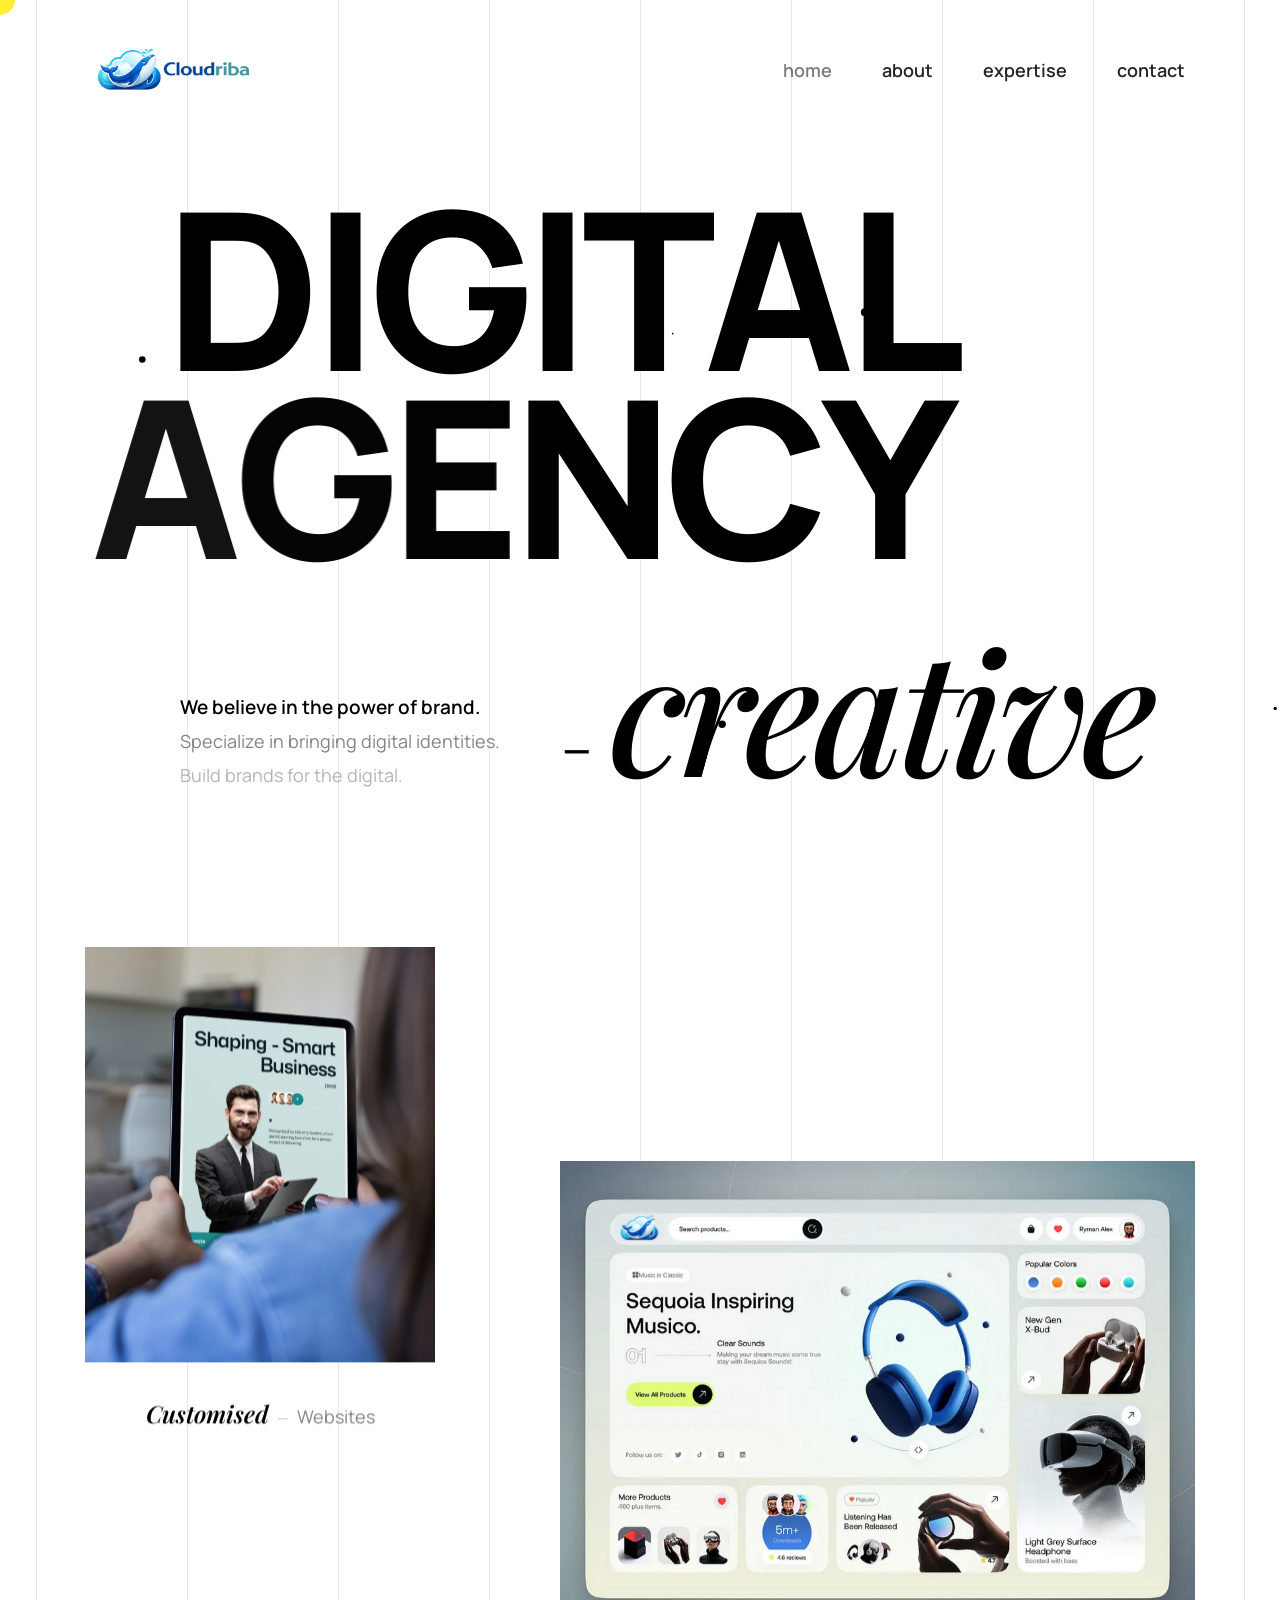
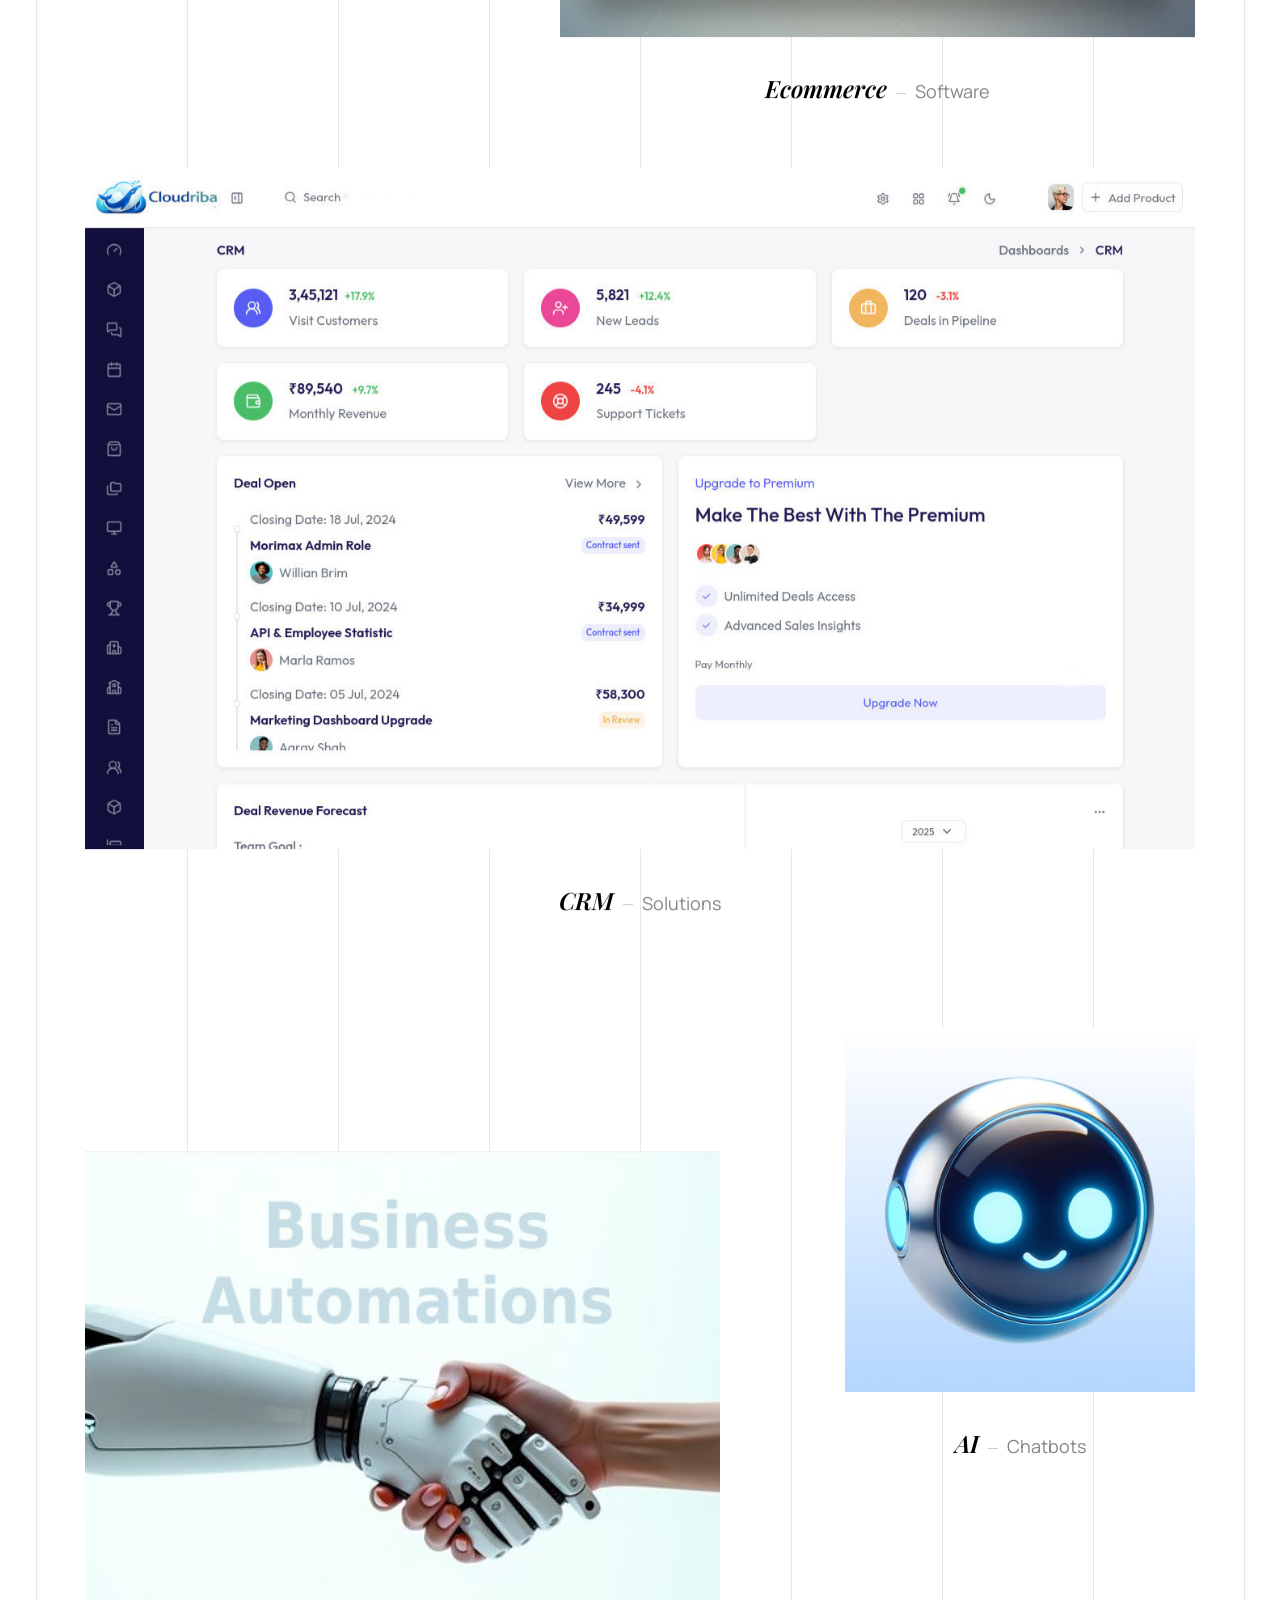
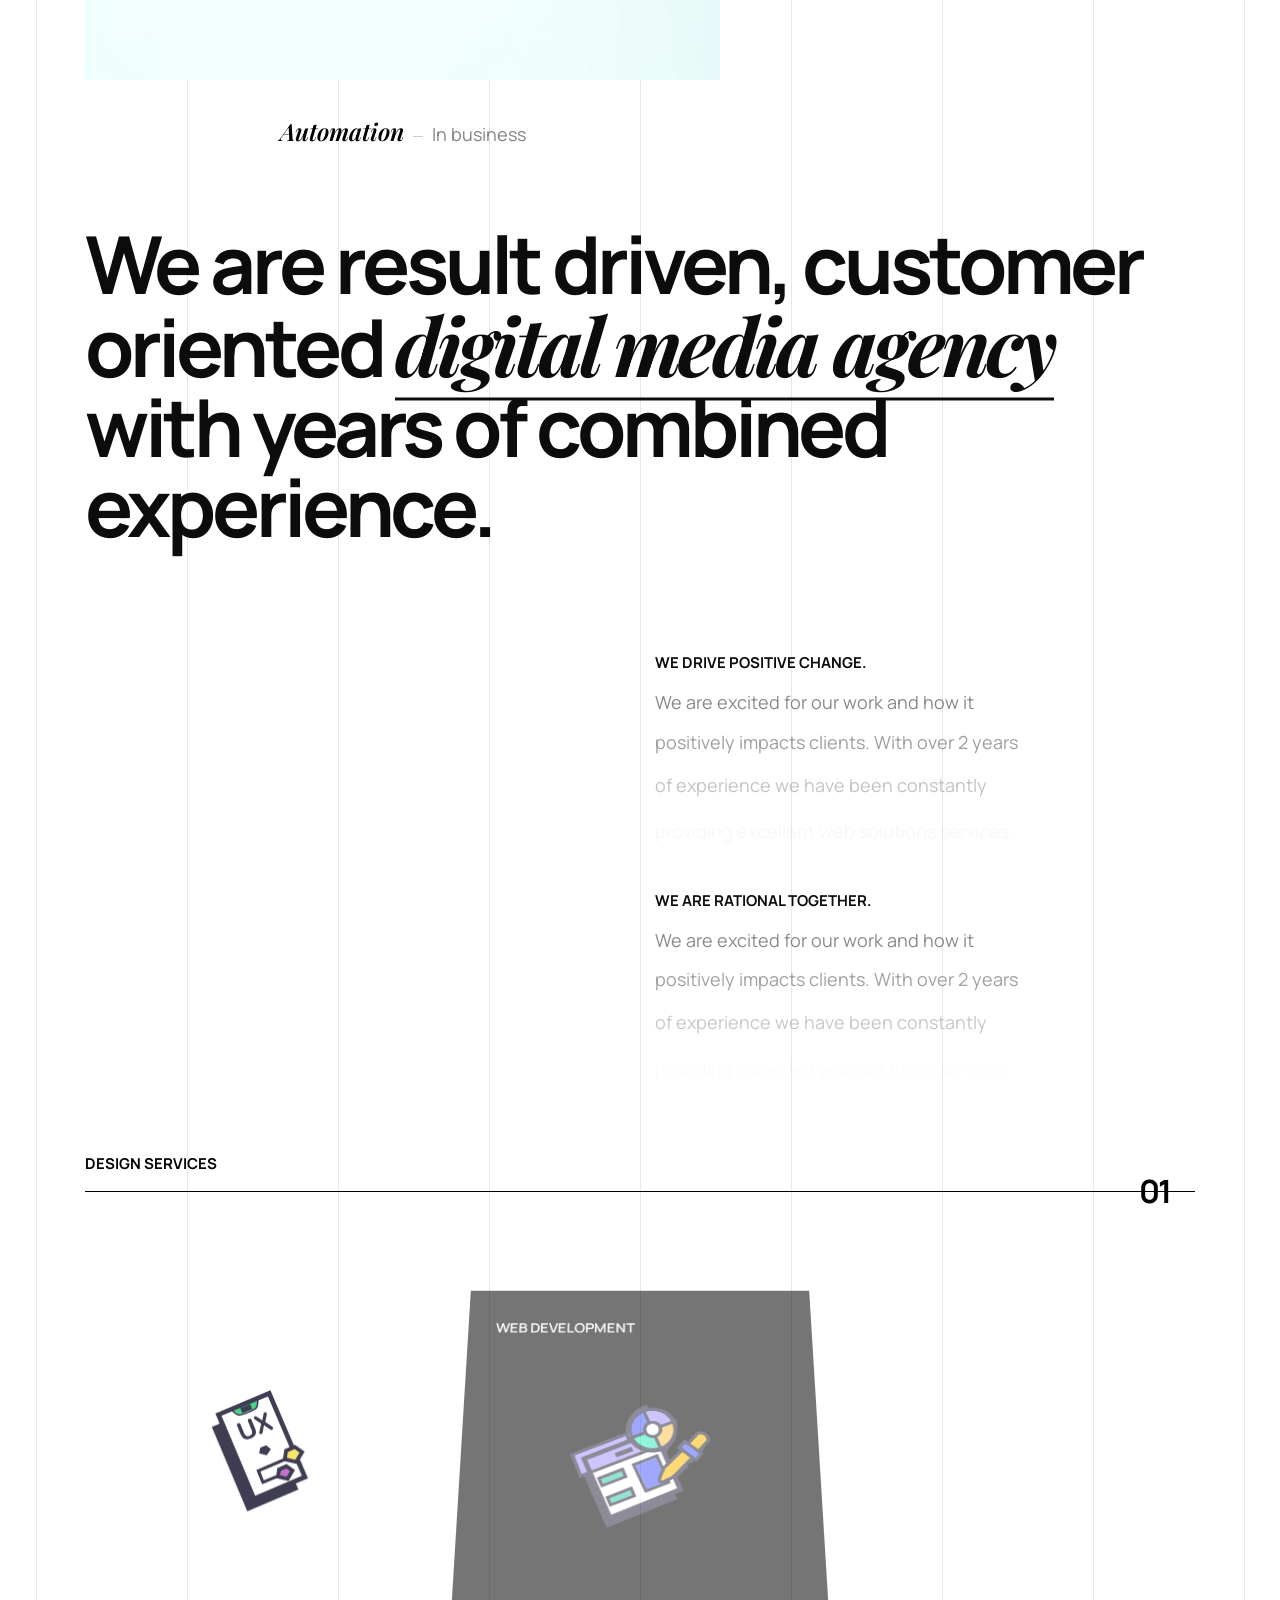
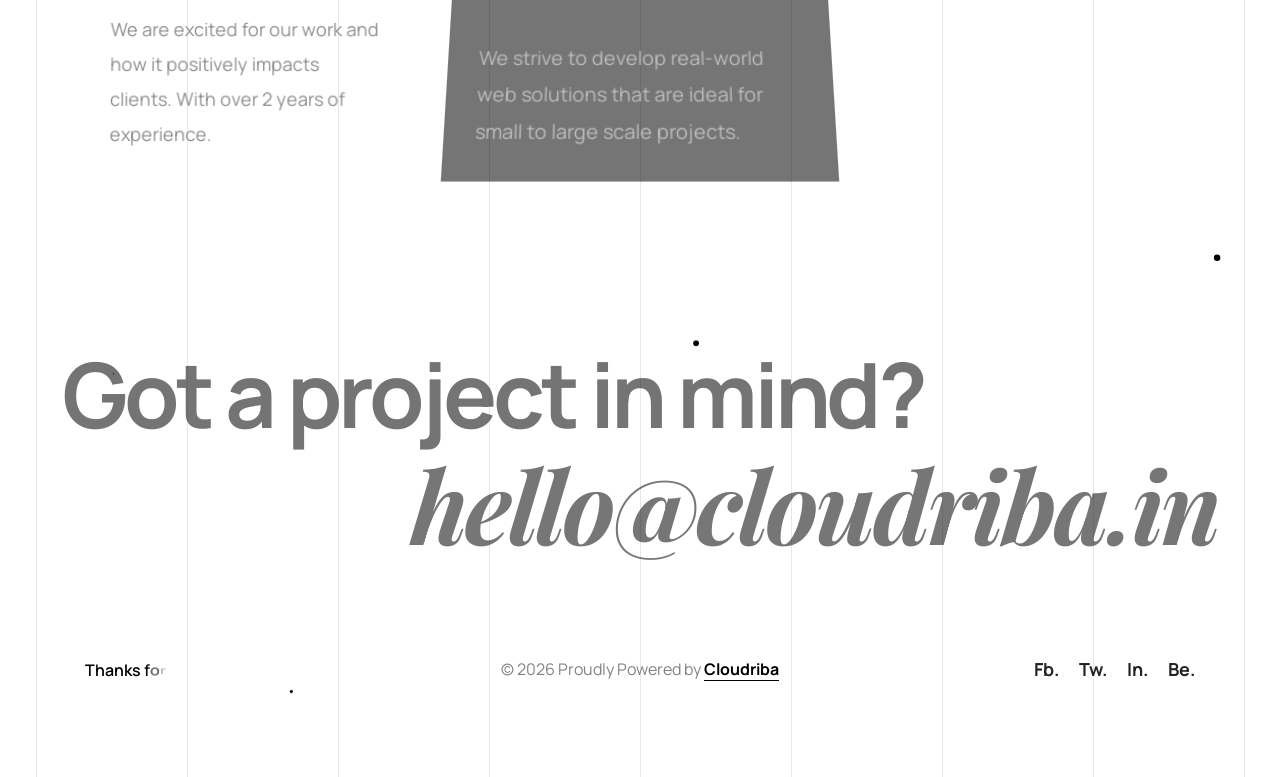
==== commit 7271d102: "update" ====
--- a/index.html
+++ b/index.html
@@ -1,17 +1,17 @@
 ﻿<!doctype html>
 <html lang="en">
   <head>
-    <title>Crafto - The Multipurpose HTML5 Template</title>
+    <title>Cloudriba</title>
     <meta charset="utf-8" />
     <meta http-equiv="X-UA-Compatible" content="IE=edge" />
     <meta name="author" content="Cloudriba" />
     <meta name="viewport" content="width=device-width,initial-scale=1.0" />
     <meta
       name="description"
-      content="Elevate your online presence with Crafto - a modern, versatile, multipurpose Bootstrap 5 responsive HTML5, SCSS template using highly creative 56+ ready demos."
+      content="Elevate your online presence with Cloudriba."
     />
     <!-- favicon icon -->
-    <link rel="shortcut icon" href="images/favicon.png" />
+    <link rel="shortcut icon" href="images/favicon.svg" />
     <link rel="apple-touch-icon" href="images/apple-touch-icon-57x57.png" />
     <link
       rel="apple-touch-icon"
@@ -713,7 +713,7 @@
             class="col-xl-6 text-center last-paragraph-no-margin order-3 order-xl-2 lg-mt-10px xs-mt-0"
           >
             <p class="fs-16">
-              &copy; 2026 Crafto is Proudly Powered by
+              &copy; 2026 Proudly Powered by
               <a
                 href="https://cloudriba.in/"
                 target="_blank"
--- a/demos/scattered-portfolio/scattered-portfolio.css
+++ b/demos/scattered-portfolio/scattered-portfolio.css
@@ -1,16 +1,16 @@
 /* ===================================
-    Crafto - Scattered portfolio
+    Cloudriba Scattered portfolio
 ====================================== */
 /* font */
-@import url("https://fonts.googleapis.com/css2?family=Manrope:wght@200;300;400;500;600;700;800&display=swap");
-@import url("https://fonts.googleapis.com/css2?family=Playfair+Display:ital,wght@0,400;0,500;0,600;0,700;0,800;0,900;1,400;1,500;1,600;1,700;1,800;1,900&display=swap");
+@import url('https://fonts.googleapis.com/css2?family=Manrope:wght@200;300;400;500;600;700;800&display=swap');
+@import url('https://fonts.googleapis.com/css2?family=Playfair+Display:ital,wght@0,400;0,500;0,600;0,700;0,800;0,900;1,400;1,500;1,600;1,700;1,800;1,900&display=swap');
 /* variable */
 :root {
   --base-color: #ffea00;
   --medium-gray: #838383;
   --light-gray: #cbcbcb;
-  --alt-font: "Playfair Display", serif;
-  --primary-font: "Manrope", sans-serif;
+  --alt-font: 'Playfair Display', serif;
+  --primary-font: 'Manrope', sans-serif;
 }
 /* custom cursor */
 @media (hover: hover) and (pointer: fine) {
@@ -136,23 +136,23 @@
     font-size: 12rem;
     line-height: 12rem;
   }
-  .navbar-collapse-show[data-mobile-nav-style="full-screen-menu"]
+  .navbar-collapse-show[data-mobile-nav-style='full-screen-menu']
     .navbar-full-screen-menu-inner {
     background-image: url(../../images/vertical-line-bg-small.svg) !important;
   }
-  [data-mobile-nav-style="full-screen-menu"]
+  [data-mobile-nav-style='full-screen-menu']
     .navbar-full-screen-menu-inner
     .navbar-nav {
     text-align: center;
   }
-  [data-mobile-nav-style="full-screen-menu"]
+  [data-mobile-nav-style='full-screen-menu']
     .navbar-full-screen-menu-inner
     .navbar-nav
     > .nav-item {
     border-bottom: 0;
     padding: 0;
   }
-  [data-mobile-nav-style="full-screen-menu"]
+  [data-mobile-nav-style='full-screen-menu']
     .navbar-full-screen-menu-inner
     .navbar-nav
     .nav-item
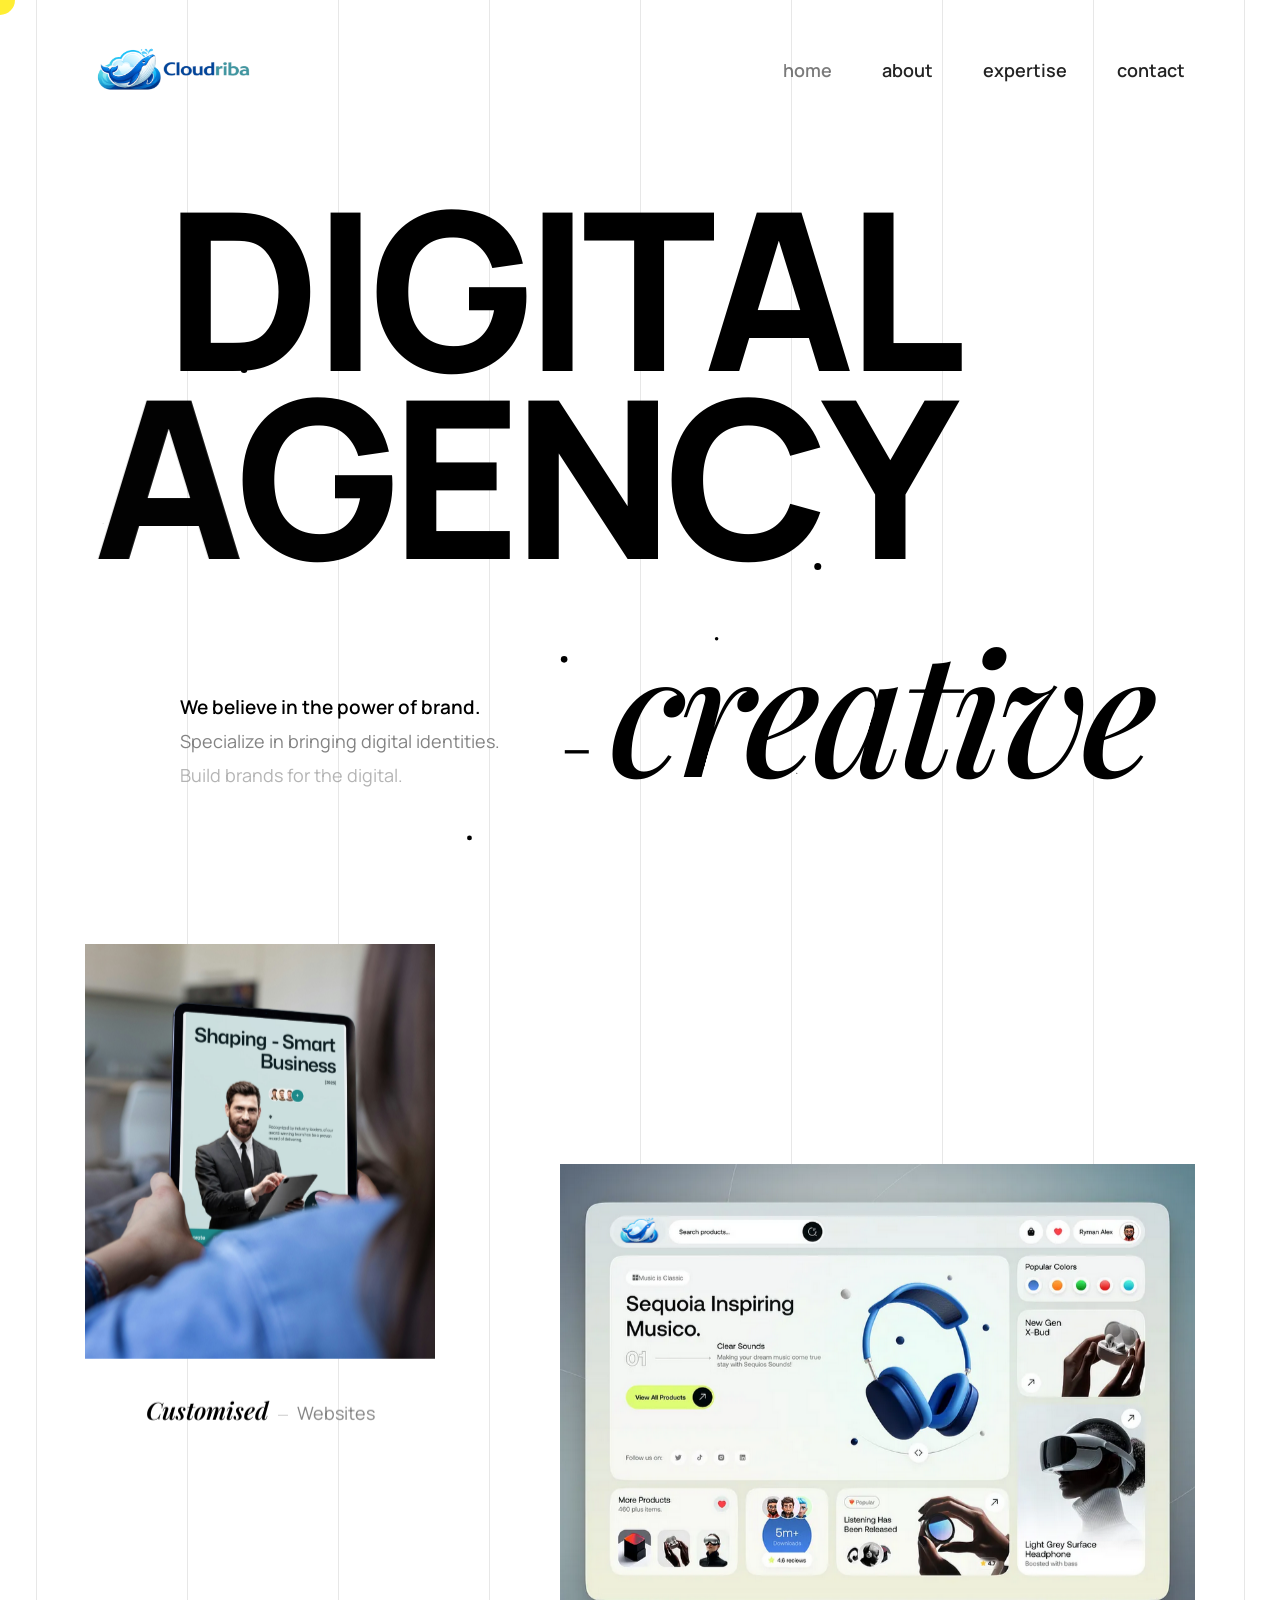
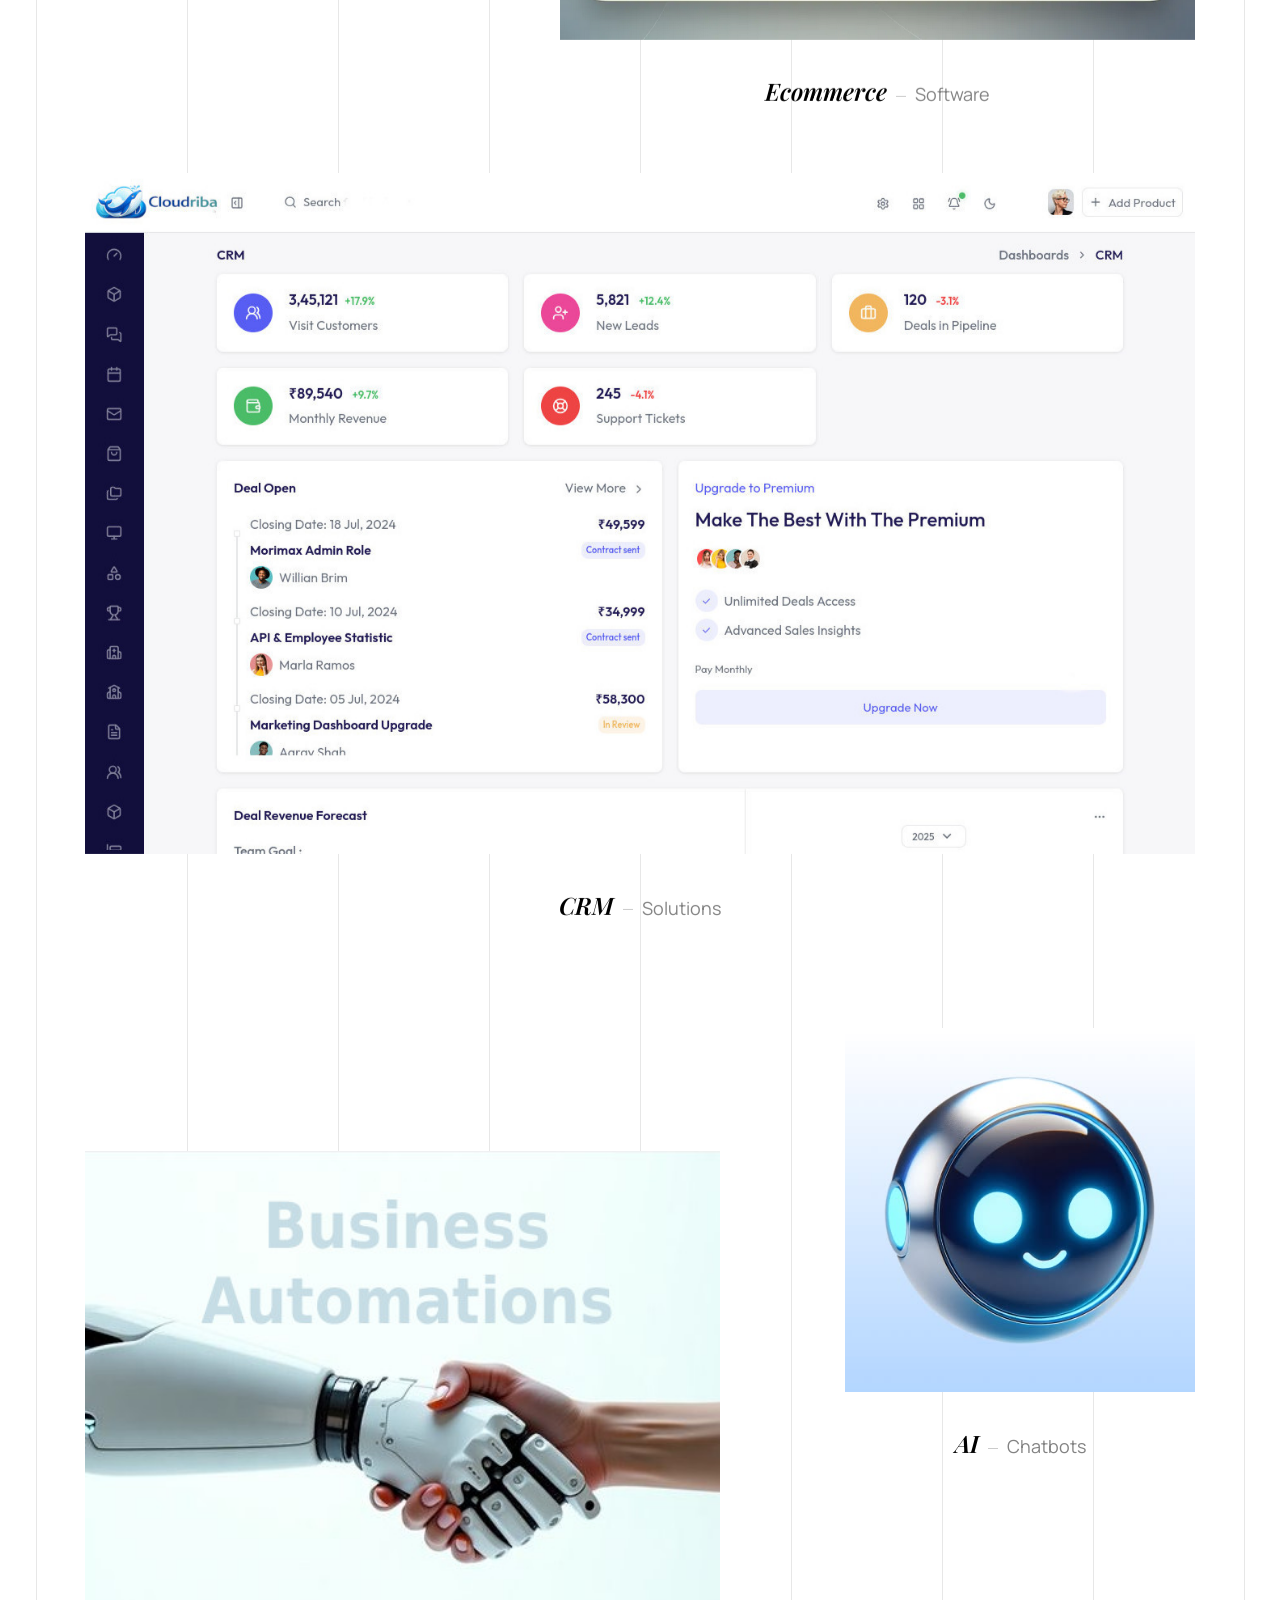
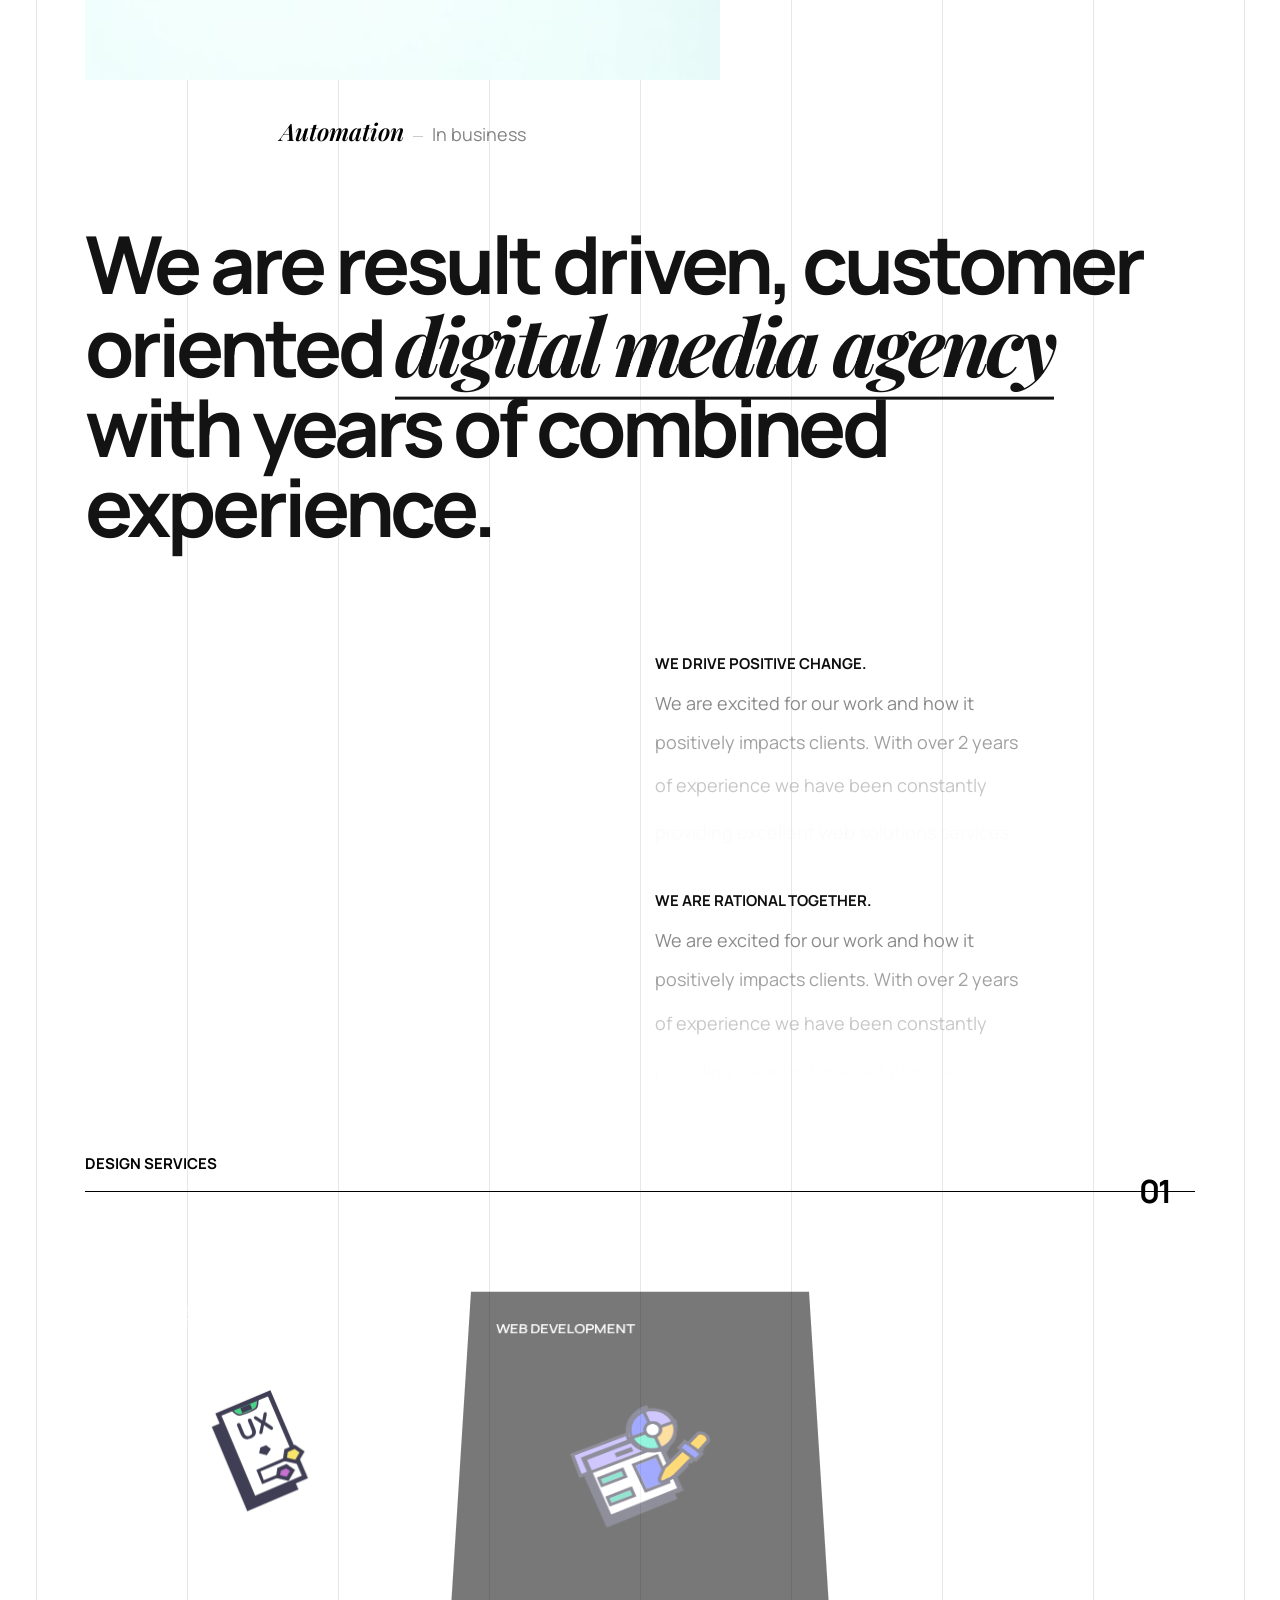
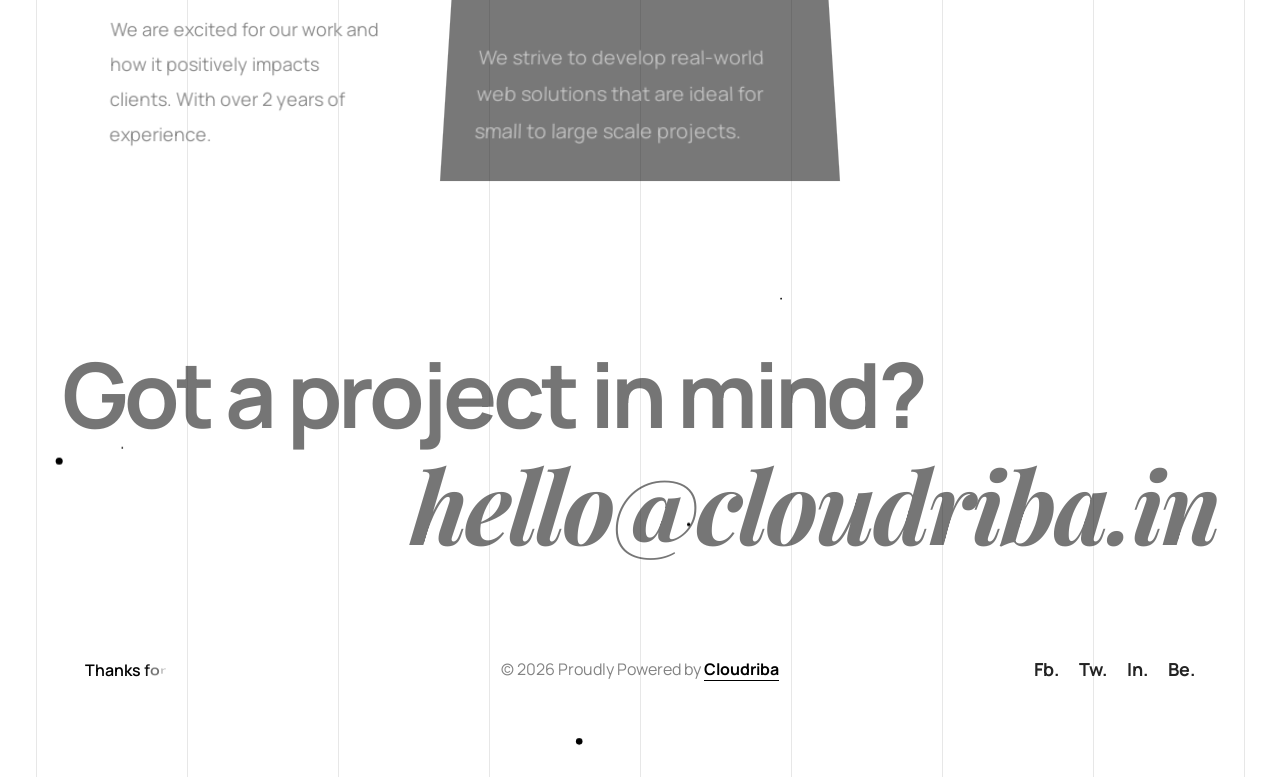
==== commit febe00eb: "tilte" ====
--- a/index.html
+++ b/index.html
@@ -1,7 +1,7 @@
 ﻿<!doctype html>
 <html lang="en">
   <head>
-    <title>Cloudriba</title>
+    <title>Cloudriba - Digital Solutions for Modern Brands</title>
     <meta charset="utf-8" />
     <meta http-equiv="X-UA-Compatible" content="IE=edge" />
     <meta name="author" content="Cloudriba" />
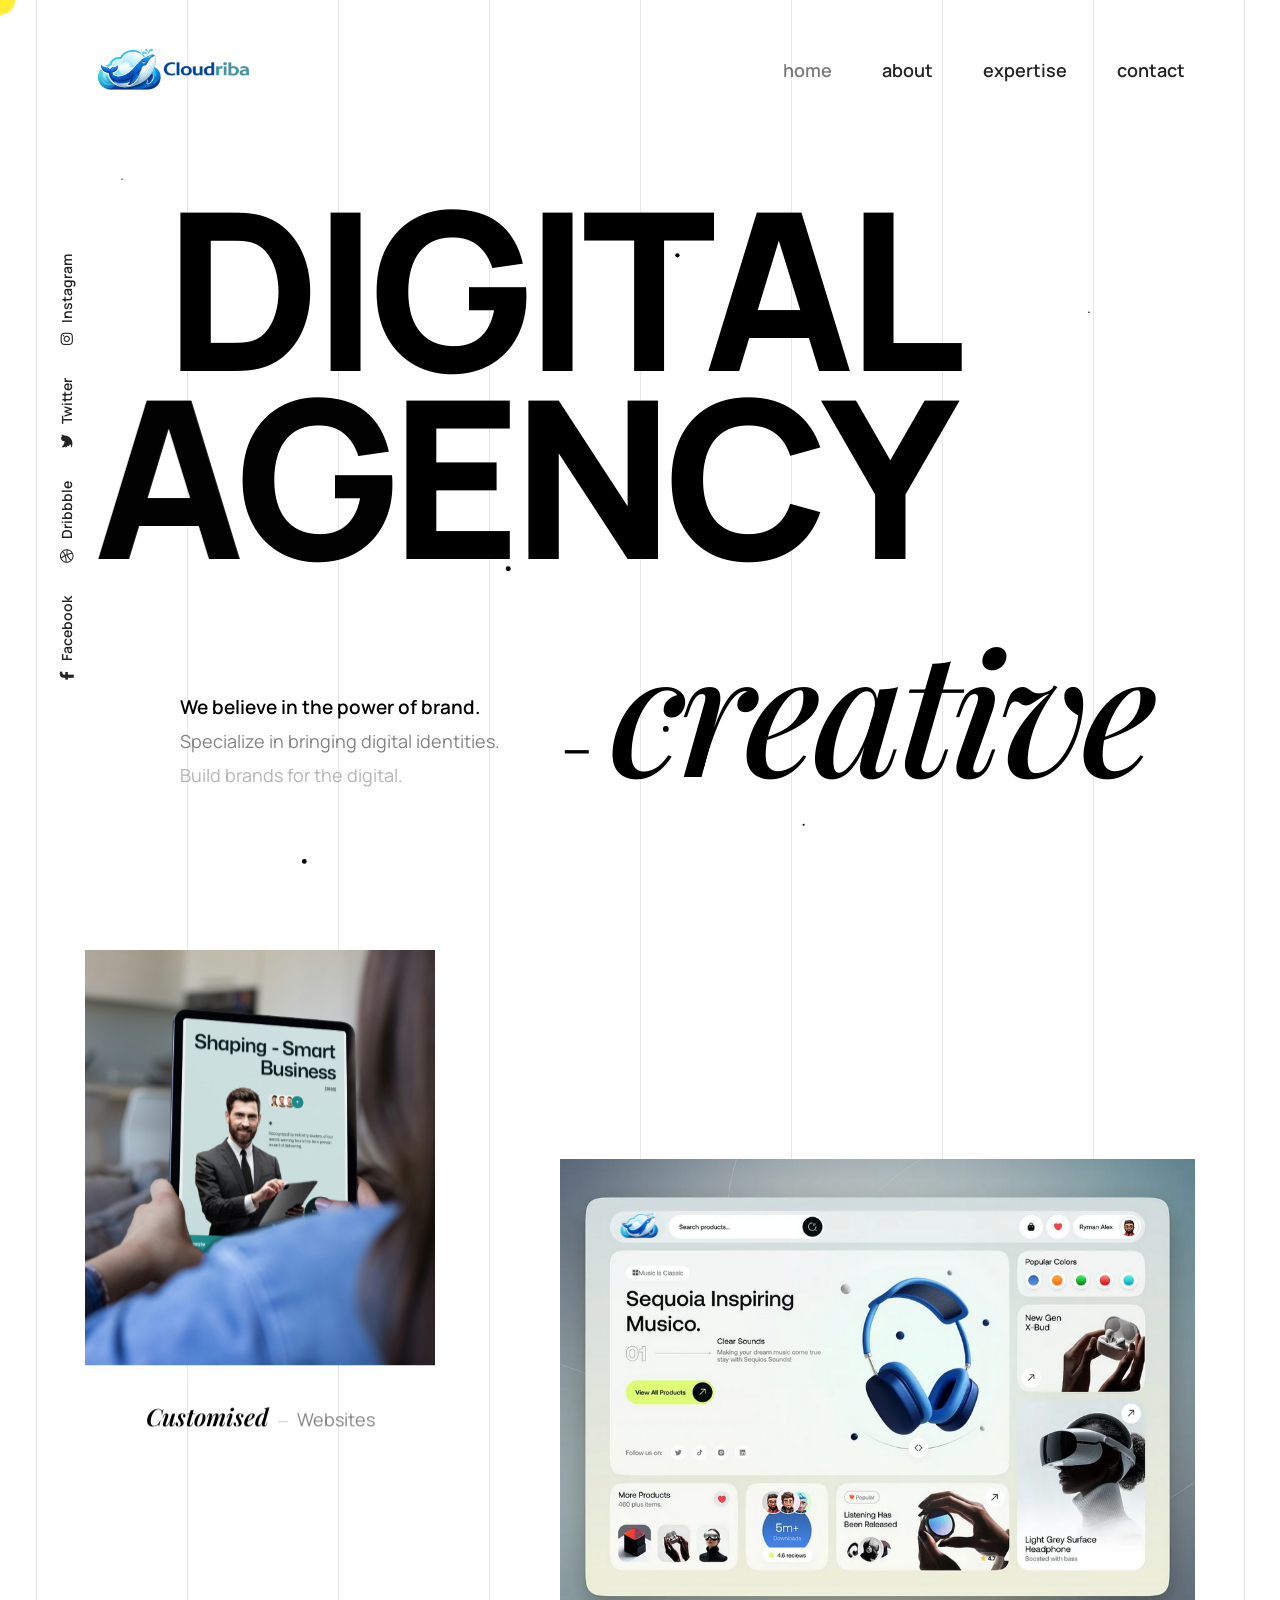
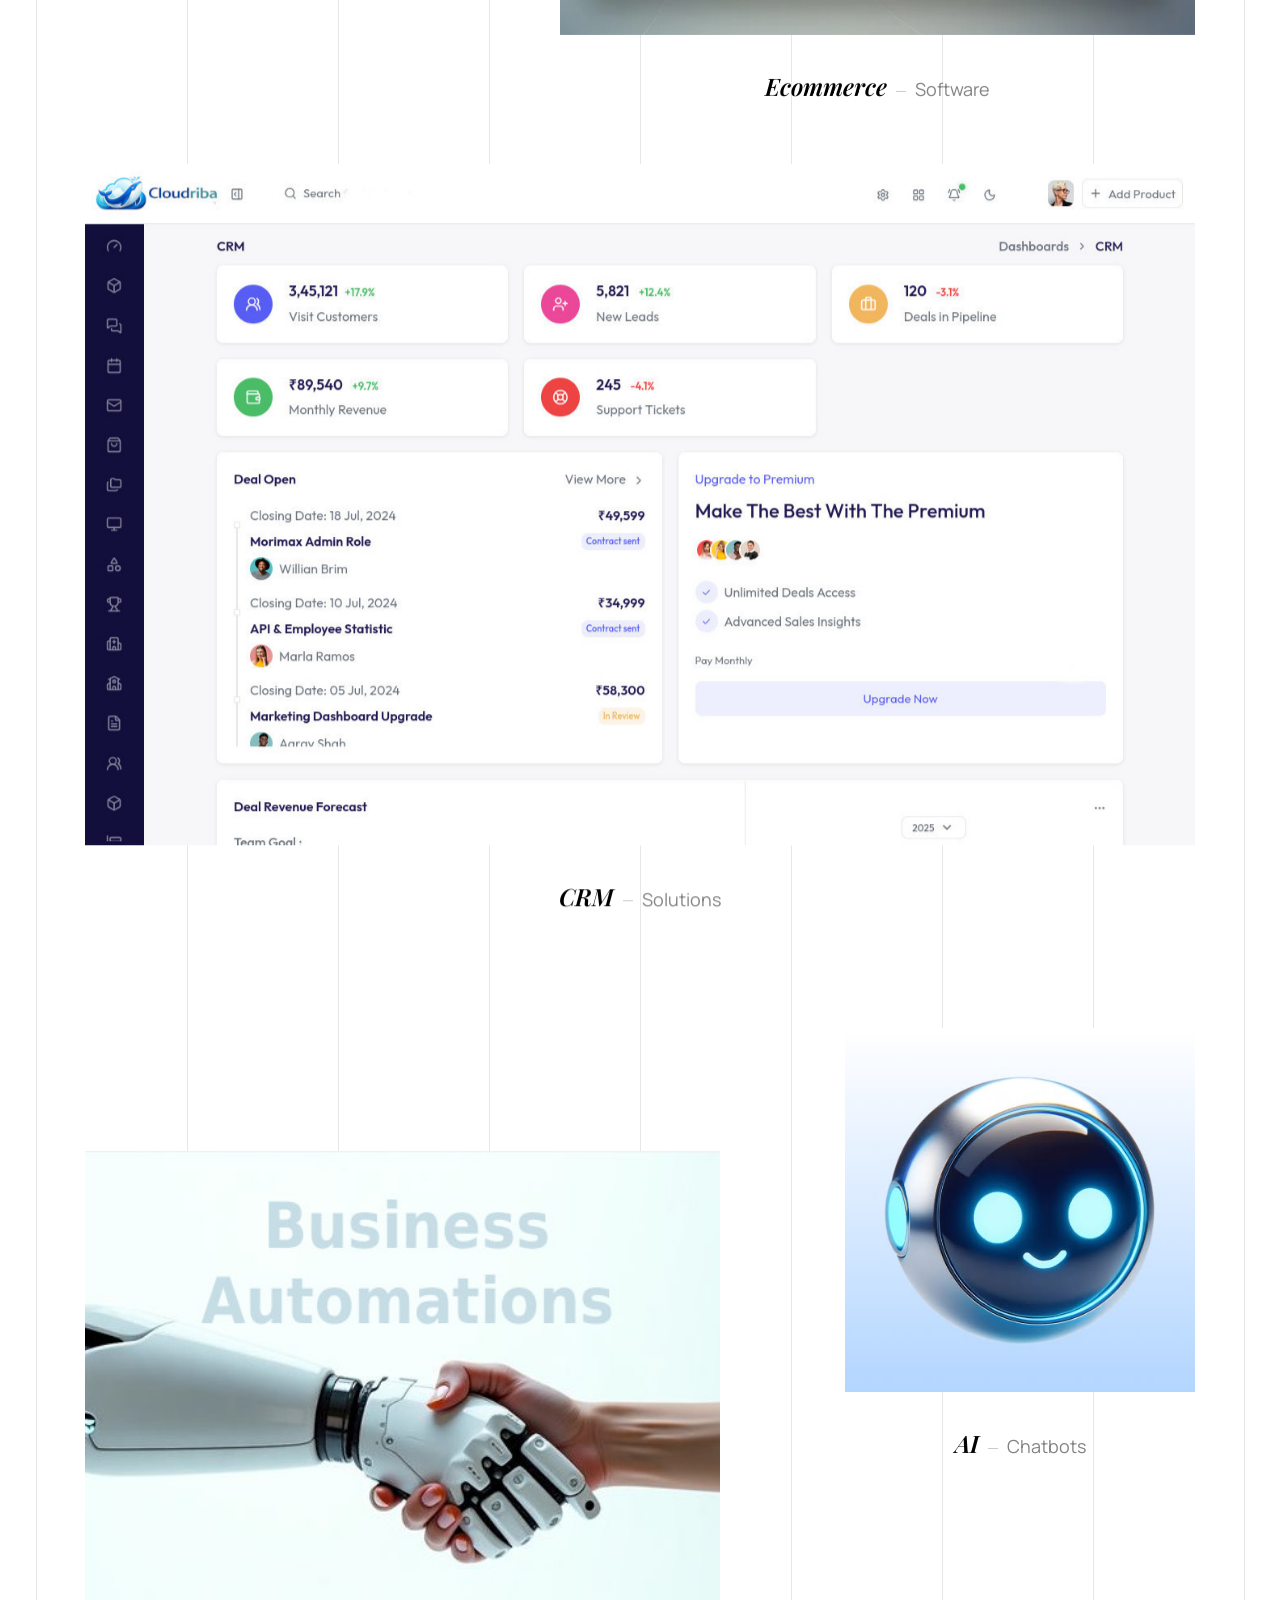
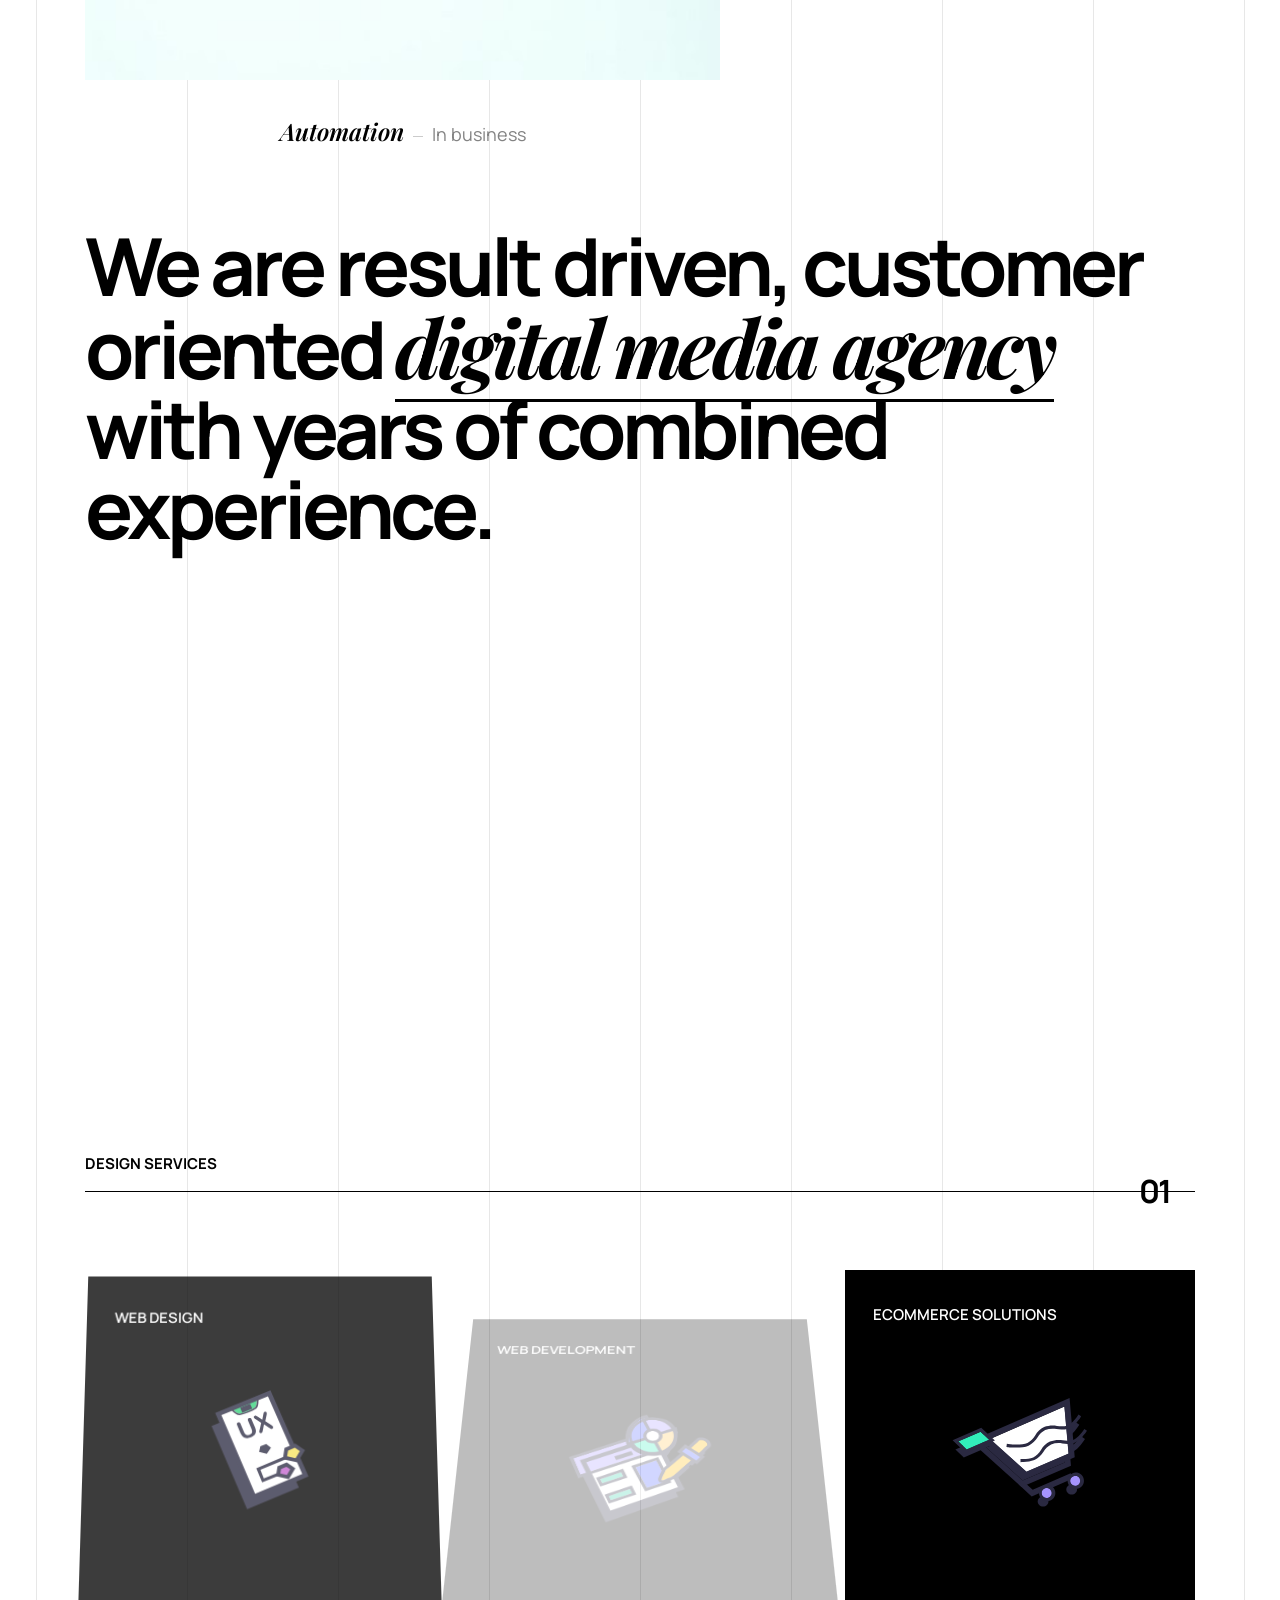
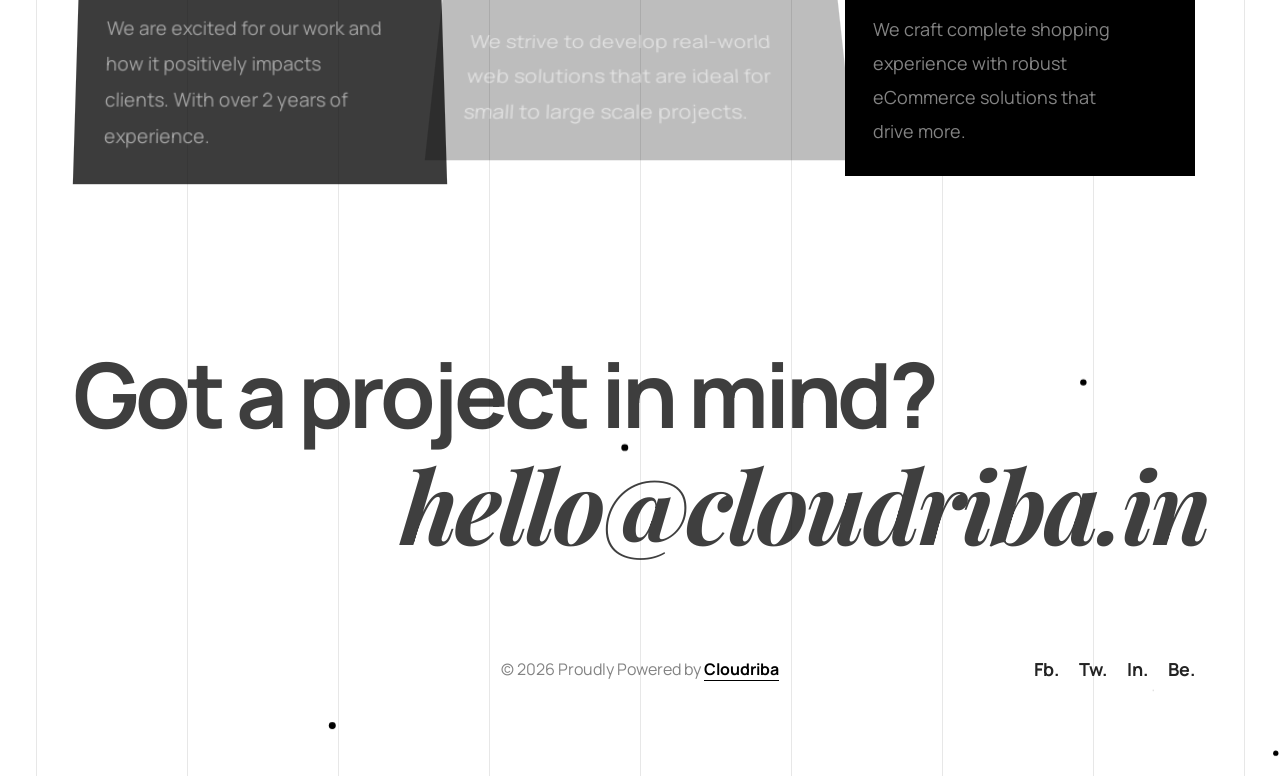
==== commit f42513eb: "logo issue" ====
--- a/index.html
+++ b/index.html
@@ -59,19 +59,19 @@
             <a class="navbar-brand" href="index.html">
               <img
                 src="images/complete.png"
-                data-at2x="images/demo-scattered-portfolio-logo-black@2x.png"
+                data-at2x="images/complete.png"
                 alt="cloudriba-logo"
                 class="default-logo"
               />
               <img
                 src="images/complete.png"
-                data-at2x="images/demo-scattered-portfolio-logo-black@2x.png"
+                data-at2x="images/complete.png"
                 alt="cloudriba-logo"
                 class="alt-logo"
               />
               <img
                 src="images/complete.png"
-                data-at2x="images/demo-scattered-portfolio-logo-black@2x.png"
+                data-at2x="images/complete.png"
                 alt="cloudriba-logo"
                 class="mobile-logo"
               />
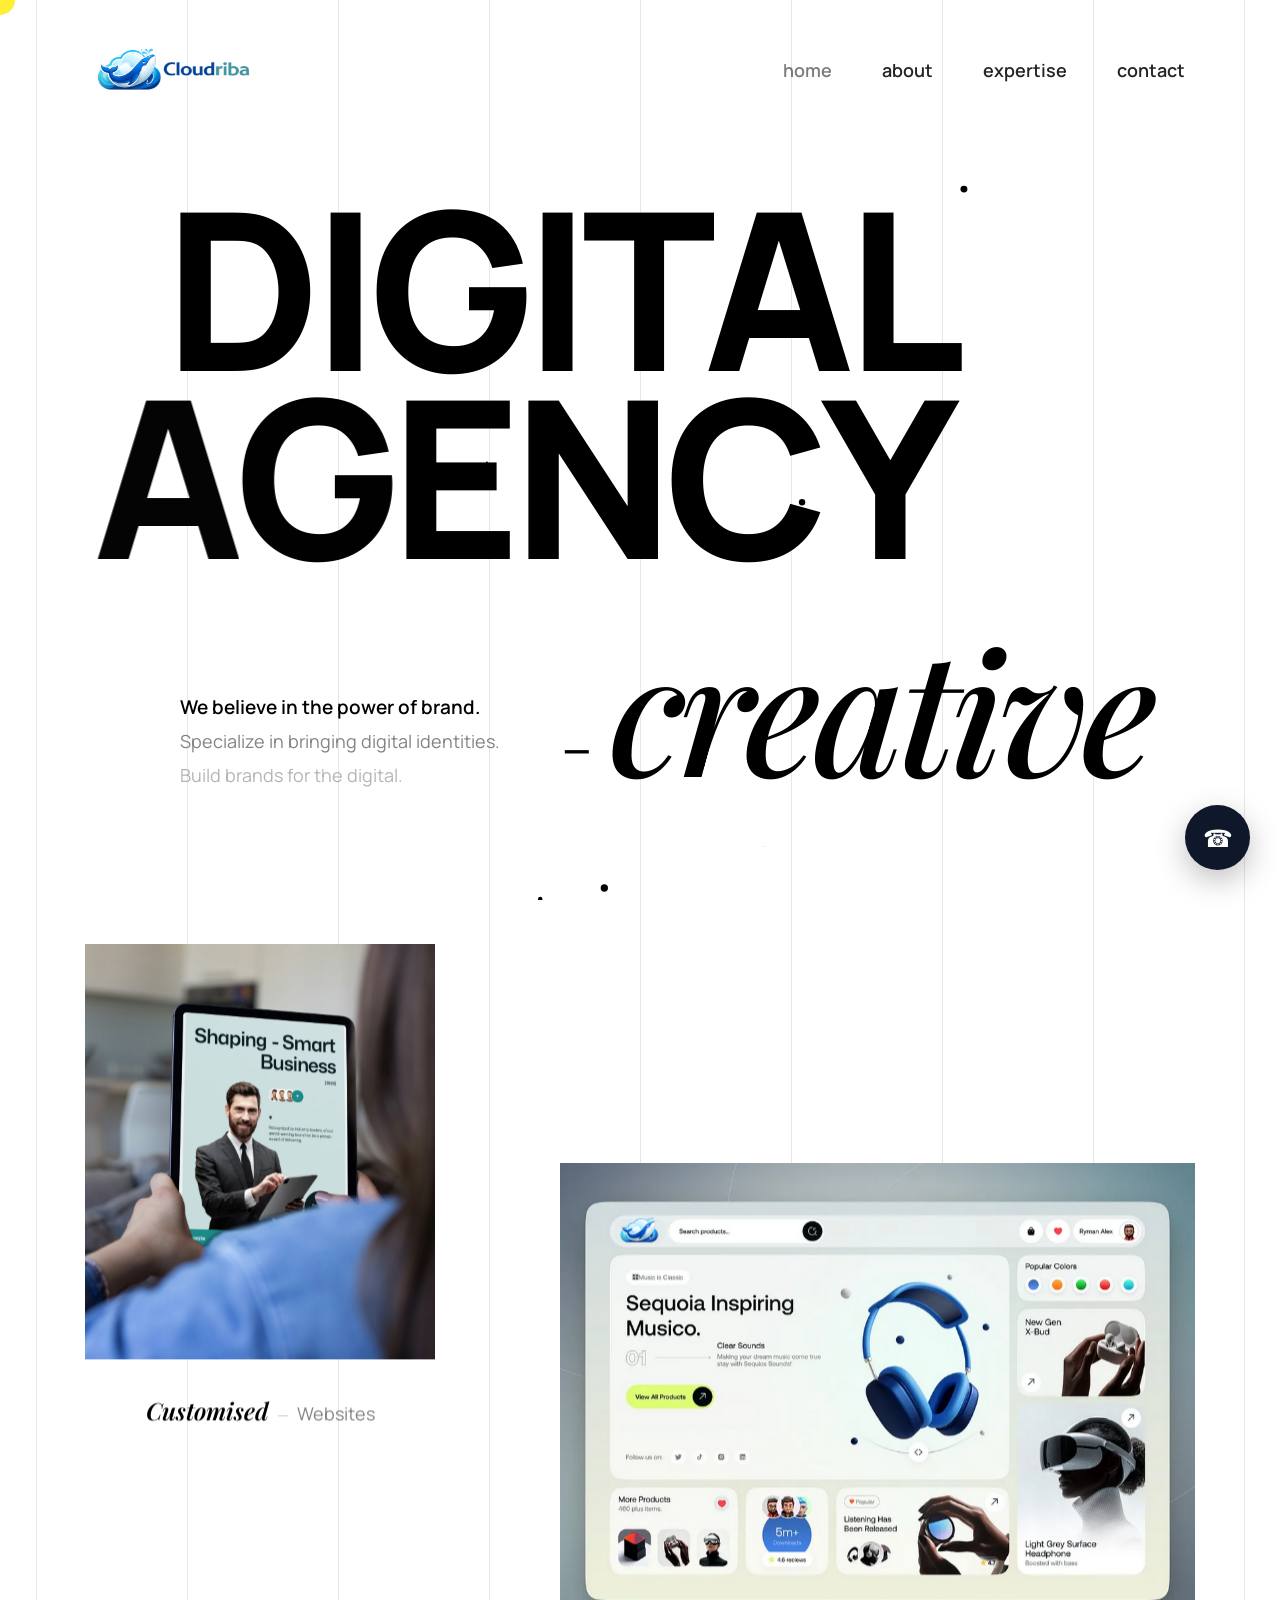
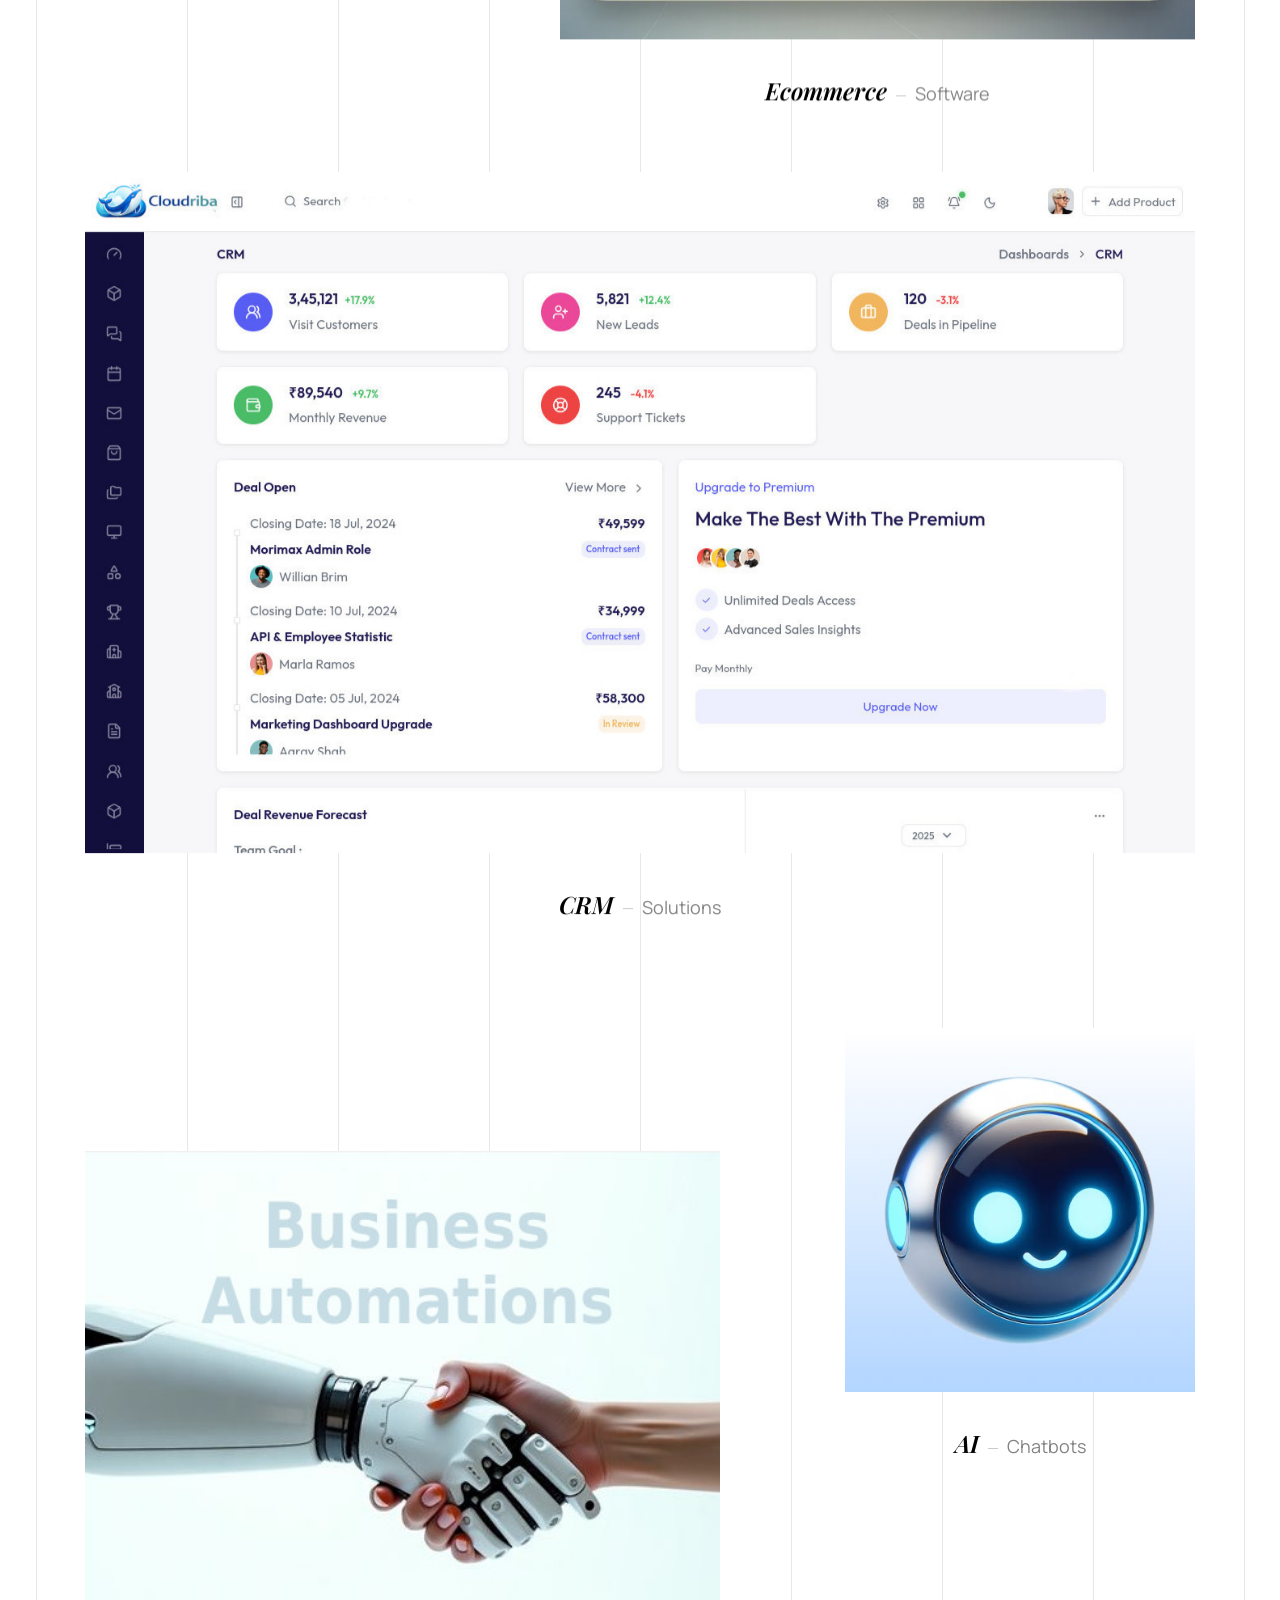
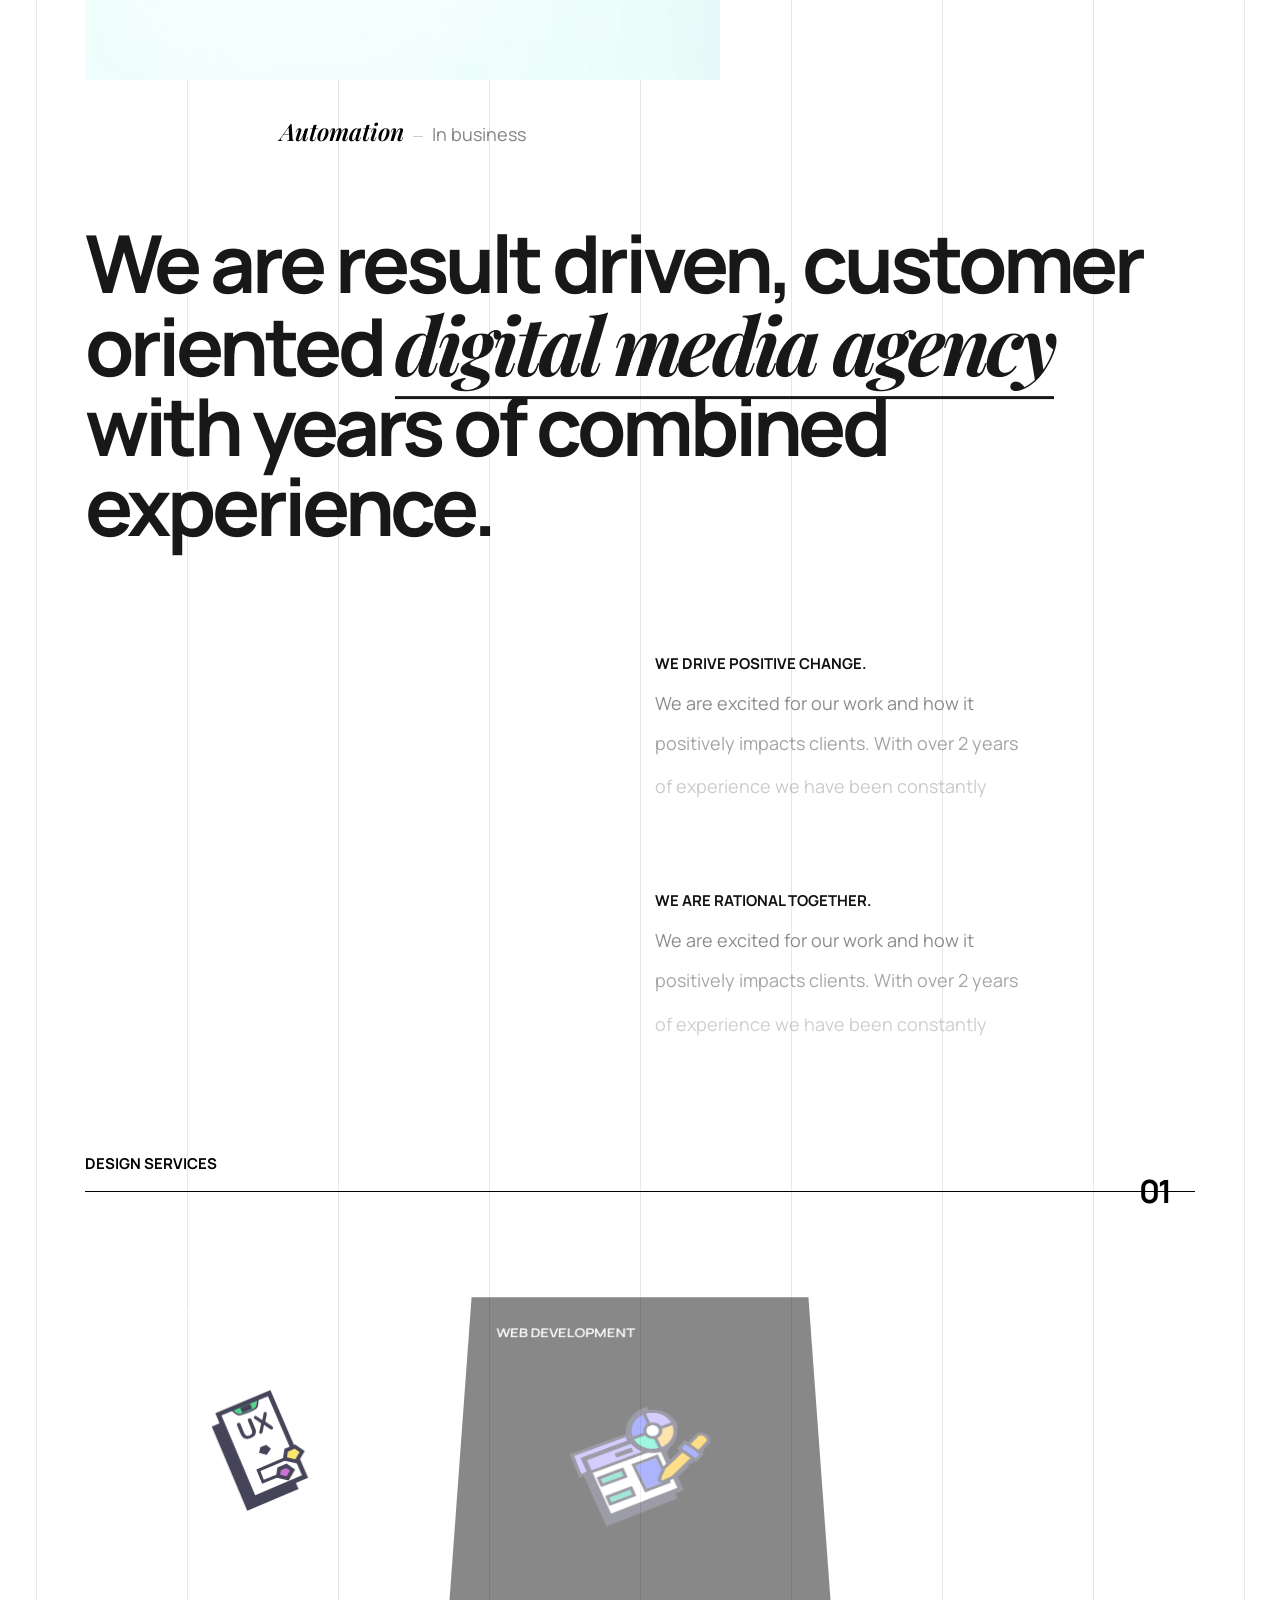
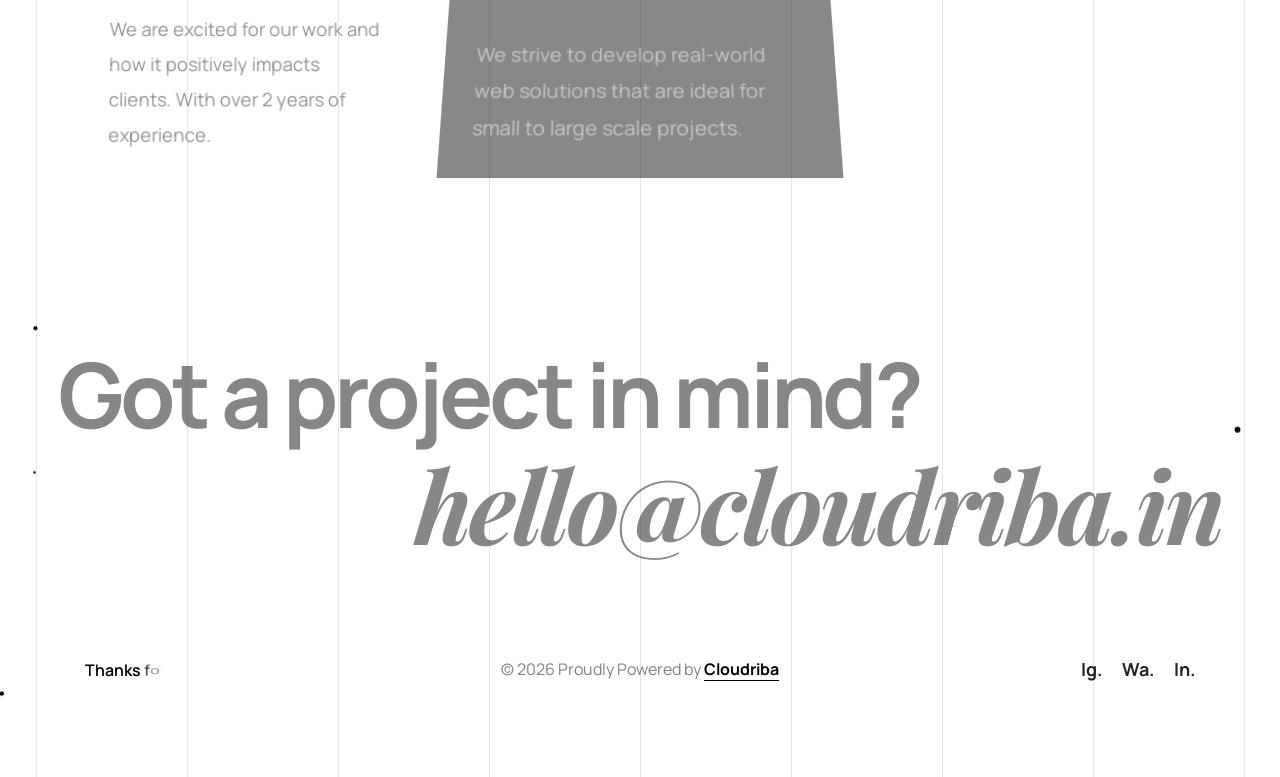
==== commit f80019c6: "social links added" ====
--- a/index.html
+++ b/index.html
@@ -34,6 +34,10 @@
     <link
       rel="stylesheet"
       href="demos/scattered-portfolio/scattered-portfolio.css"
+    />
+    <link
+      rel="stylesheet"
+      href="https://cdnjs.cloudflare.com/ajax/libs/font-awesome/6.5.1/css/all.min.css"
     />
   </head>
   <body
@@ -730,33 +734,25 @@
                 <li>
                   <a
                     class="facebook"
-                    href="https://www.facebook.com/"
+                    href="https://www.instagram.com/cloudriba"
                     target="_blank"
-                    >Fb.</a
+                    >Ig.</a
                   >
                 </li>
                 <li>
                   <a
                     class="twitter"
-                    href="https://www.twitter.com"
+                    href="https://wa.me/917695822144"
                     target="_blank"
-                    >Tw.</a
+                    >Wa.</a
                   >
                 </li>
                 <li>
                   <a
                     class="linkedin"
-                    href="http://www.linkedin.com"
+                    href="https://www.linkedin.com/company/cloudriba-digital-agency"
                     target="_blank"
                     >In.</a
-                  >
-                </li>
-                <li>
-                  <a
-                    class="behance"
-                    href="http://www.behance.com/"
-                    target="_blank"
-                    >Be.</a
                   >
                 </li>
               </ul>
@@ -767,7 +763,9 @@
     </footer>
     <!-- end footer -->
     <!-- start sticky elements -->
-    <div
+    <!-- mohinth -->
+
+    <!-- <div
       class="sticky-wrap z-index-1 d-none d-xl-inline-block"
       data-animation-delay="100"
       data-shadow-animation="true"
@@ -808,13 +806,48 @@
           </li>
         </ul>
       </div>
-    </div>
+    </div> -->
     <!-- end sticky elements -->
     <!-- start scroll progress -->
     <div class="scroll-progress d-none d-xxl-block">
       <a href="index.html#" class="scroll-top" aria-label="scroll">
         <span class="scroll-text">Scroll</span
         ><span class="scroll-line"><span class="scroll-point"></span></span>
+      </a>
+    </div>
+    <!-- Floating Contact Menu -->
+    <div class="contact-fab-container">
+      <button class="contact-fab" id="contactFab" aria-label="Contact Menu">
+        ☎
+      </button>
+
+      <a
+        href="https://wa.me/917695822144"
+        target="_blank"
+        class="fab-action whatsapp"
+        id="whatsappBtn"
+        aria-label="WhatsApp"
+      >
+        <i class="fab fa-whatsapp"></i>
+      </a>
+
+      <a
+        href="https://instagram.com/cloudriba"
+        target="_blank"
+        class="fab-action instagram"
+        id="instagramBtn"
+        aria-label="Instagram"
+      >
+        <i class="fab fa-instagram"></i>
+      </a>
+
+      <a
+        href="tel:+917695822144"
+        class="fab-action call"
+        id="callBtn"
+        aria-label="Call"
+      >
+        <i class="fas fa-phone"></i>
       </a>
     </div>
     <!-- end scroll progress -->
@@ -826,5 +859,31 @@
     <script type="text/javascript" src="js/jquery.js"></script>
     <script type="text/javascript" src="js/vendors.min.js"></script>
     <script type="text/javascript" src="js/main.js"></script>
+    <script>
+      document.addEventListener('DOMContentLoaded', function () {
+        const container = document.querySelector('.contact-fab-container');
+        const mainButton = document.getElementById('contactFab');
+
+        mainButton.addEventListener('click', function (e) {
+          e.stopPropagation();
+          container.classList.toggle('open');
+          mainButton.classList.toggle('active');
+        });
+
+        document.addEventListener('click', function (e) {
+          if (!container.contains(e.target)) {
+            container.classList.remove('open');
+            mainButton.classList.remove('active');
+          }
+        });
+
+        document.addEventListener('keydown', function (e) {
+          if (e.key === 'Escape') {
+            container.classList.remove('open');
+            mainButton.classList.remove('active');
+          }
+        });
+      });
+    </script>
   </body>
 </html>
--- a/css/style.min.css
+++ b/css/style.min.css
@@ -20023,3 +20023,184 @@
   max-height: 55px !important;
 }
 /*# sourceMappingURL=style.min.css.map */
+/* ==========================================
+   FLOATING CONTACT MENU
+========================================== */
+
+.contact-fab-container {
+  position: fixed;
+  bottom: 30px;
+  right: 30px;
+  z-index: 99999;
+}
+
+/* Main Contact Button */
+
+.contact-fab {
+  width: 65px;
+  height: 65px;
+  border: none;
+  border-radius: 50%;
+  cursor: pointer;
+
+  background: #0f172a;
+  color: #fff;
+
+  font-size: 24px;
+
+  display: flex;
+  align-items: center;
+  justify-content: center;
+
+  box-shadow: 0 10px 30px rgba(0, 0, 0, 0.25);
+
+  transition: all 0.3s ease;
+
+  position: relative;
+  z-index: 2;
+}
+
+.contact-fab:hover {
+  transform: scale(1.08);
+}
+
+.contact-fab.active {
+  transform: rotate(45deg);
+}
+
+/* ==========================================
+   ACTION BUTTONS
+========================================== */
+
+.fab-action {
+  position: absolute;
+
+  /* Center all buttons on main FAB */
+  bottom: 5px;
+  right: 5px;
+
+  width: 55px;
+  height: 55px;
+
+  border-radius: 50%;
+  text-decoration: none;
+
+  display: flex;
+  align-items: center;
+  justify-content: center;
+
+  color: #fff;
+  font-size: 22px;
+
+  opacity: 0;
+  visibility: hidden;
+
+  transform: translate(0, 0) scale(0.5);
+  transform-origin: center;
+
+  transition: all 0.3s ease;
+
+  box-shadow: 0 8px 20px rgba(0, 0, 0, 0.2);
+
+  z-index: 1;
+
+  pointer-events: none;
+}
+
+/* Colors */
+
+.whatsapp {
+  background: #25d366;
+}
+
+.instagram {
+  background: linear-gradient(45deg, #f58529, #dd2a7b, #8134af, #515bd4);
+}
+
+.call {
+  background: #2563eb;
+}
+
+/* ==========================================
+   OPEN STATE
+========================================== */
+
+.contact-fab-container.open .fab-action {
+  opacity: 1;
+  visibility: visible;
+  pointer-events: auto;
+}
+
+/* WhatsApp - Top */
+
+.contact-fab-container.open .whatsapp {
+  transform: translate(-5px, -100px) scale(1);
+}
+
+/* Instagram - Top Left */
+
+.contact-fab-container.open .instagram {
+  transform: translate(-75px, -75px) scale(1);
+}
+
+/* Call - Left */
+
+.contact-fab-container.open .call {
+  transform: translate(-100px, -5px) scale(1);
+}
+
+/* ==========================================
+   OPTIONAL BACKDROP BLUR
+========================================== */
+
+.contact-fab-container::before {
+  content: '';
+  position: fixed;
+  inset: 0;
+
+  background: rgba(0, 0, 0, 0);
+  backdrop-filter: blur(0px);
+
+  pointer-events: none;
+
+  transition: all 0.3s ease;
+}
+
+.contact-fab-container.open::before {
+  background: rgba(0, 0, 0, 0.08);
+  backdrop-filter: blur(2px);
+}
+
+/* ==========================================
+   MOBILE
+========================================== */
+
+@media (max-width: 768px) {
+  .contact-fab-container {
+    bottom: 20px;
+    right: 20px;
+  }
+
+  .contact-fab {
+    width: 60px;
+    height: 60px;
+  }
+
+  .fab-action {
+    width: 52px;
+    height: 52px;
+    font-size: 20px;
+  }
+
+  .contact-fab-container.open .whatsapp {
+    transform: translate(-4px, -90px) scale(1);
+  }
+
+  .contact-fab-container.open .instagram {
+    transform: translate(-70px, -70px) scale(1);
+  }
+
+  .contact-fab-container.open .call {
+    transform: translate(-90px, -4px) scale(1);
+  }
+}
